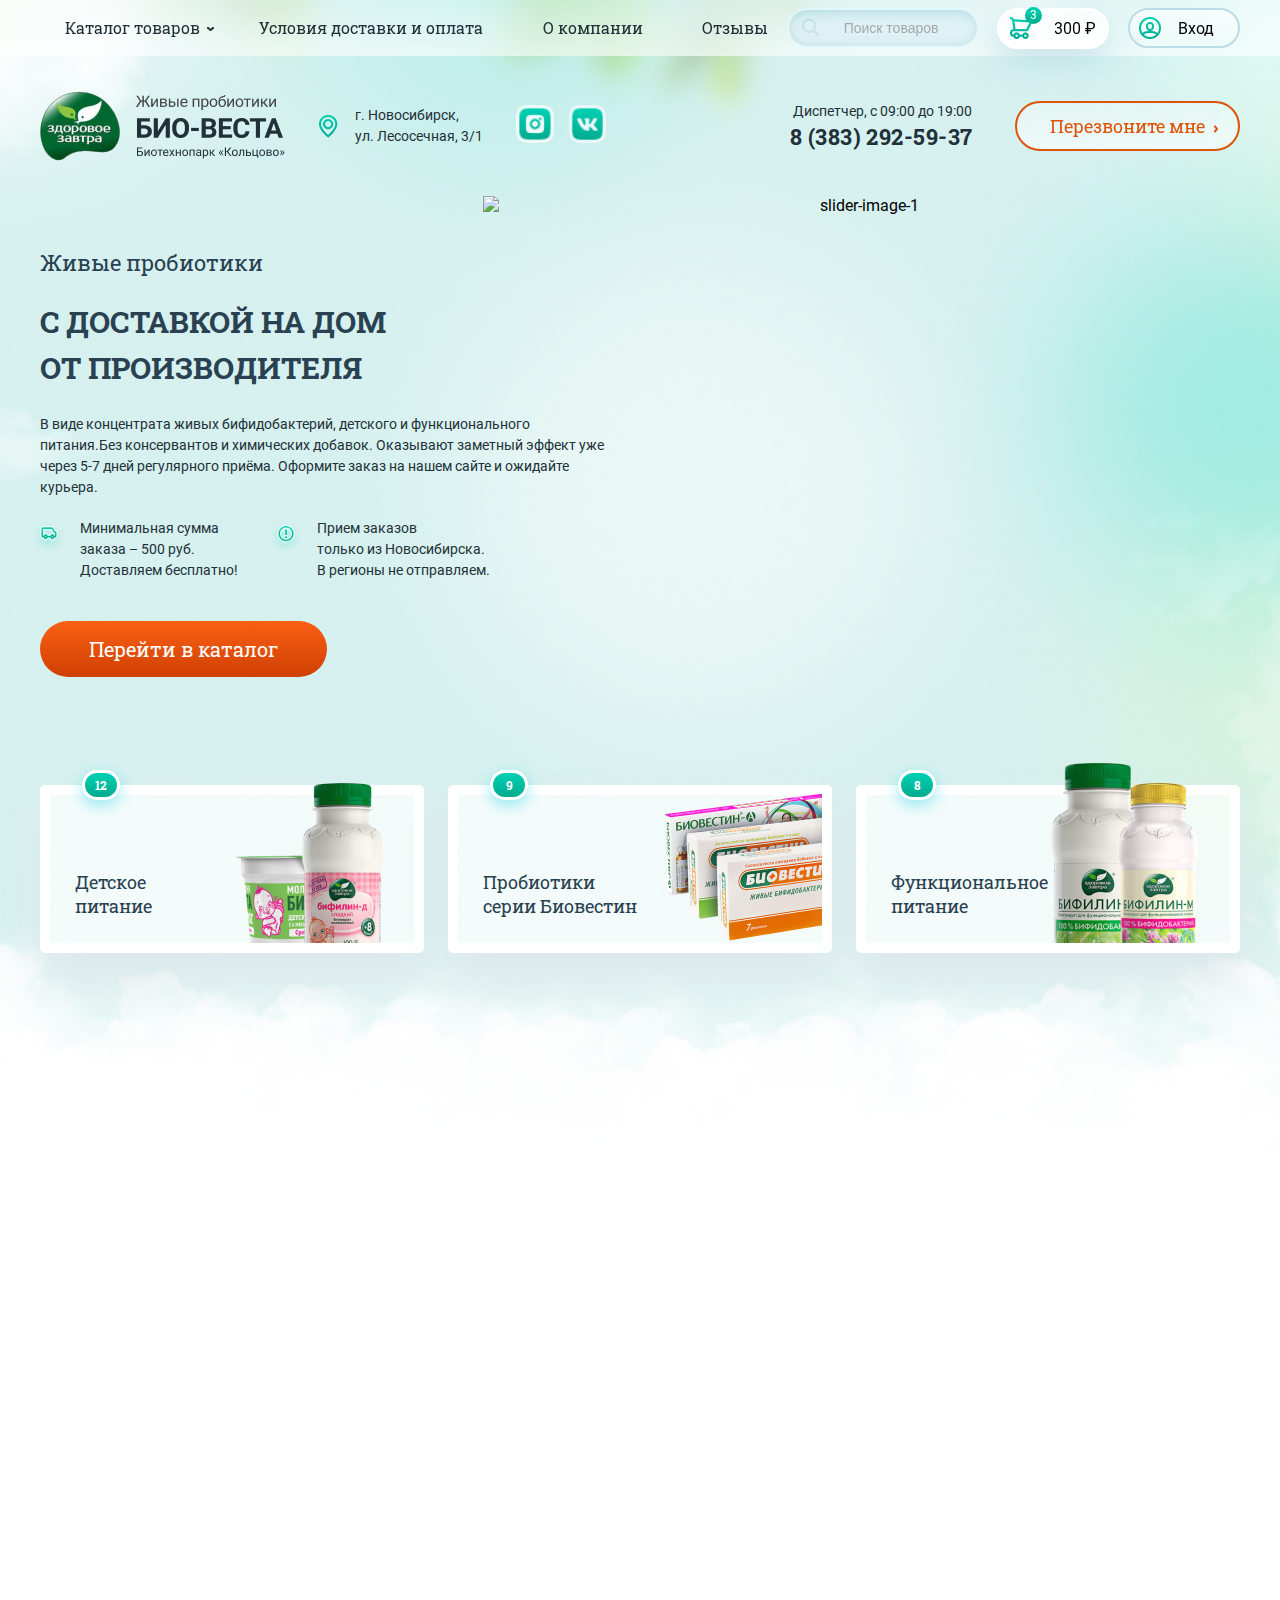
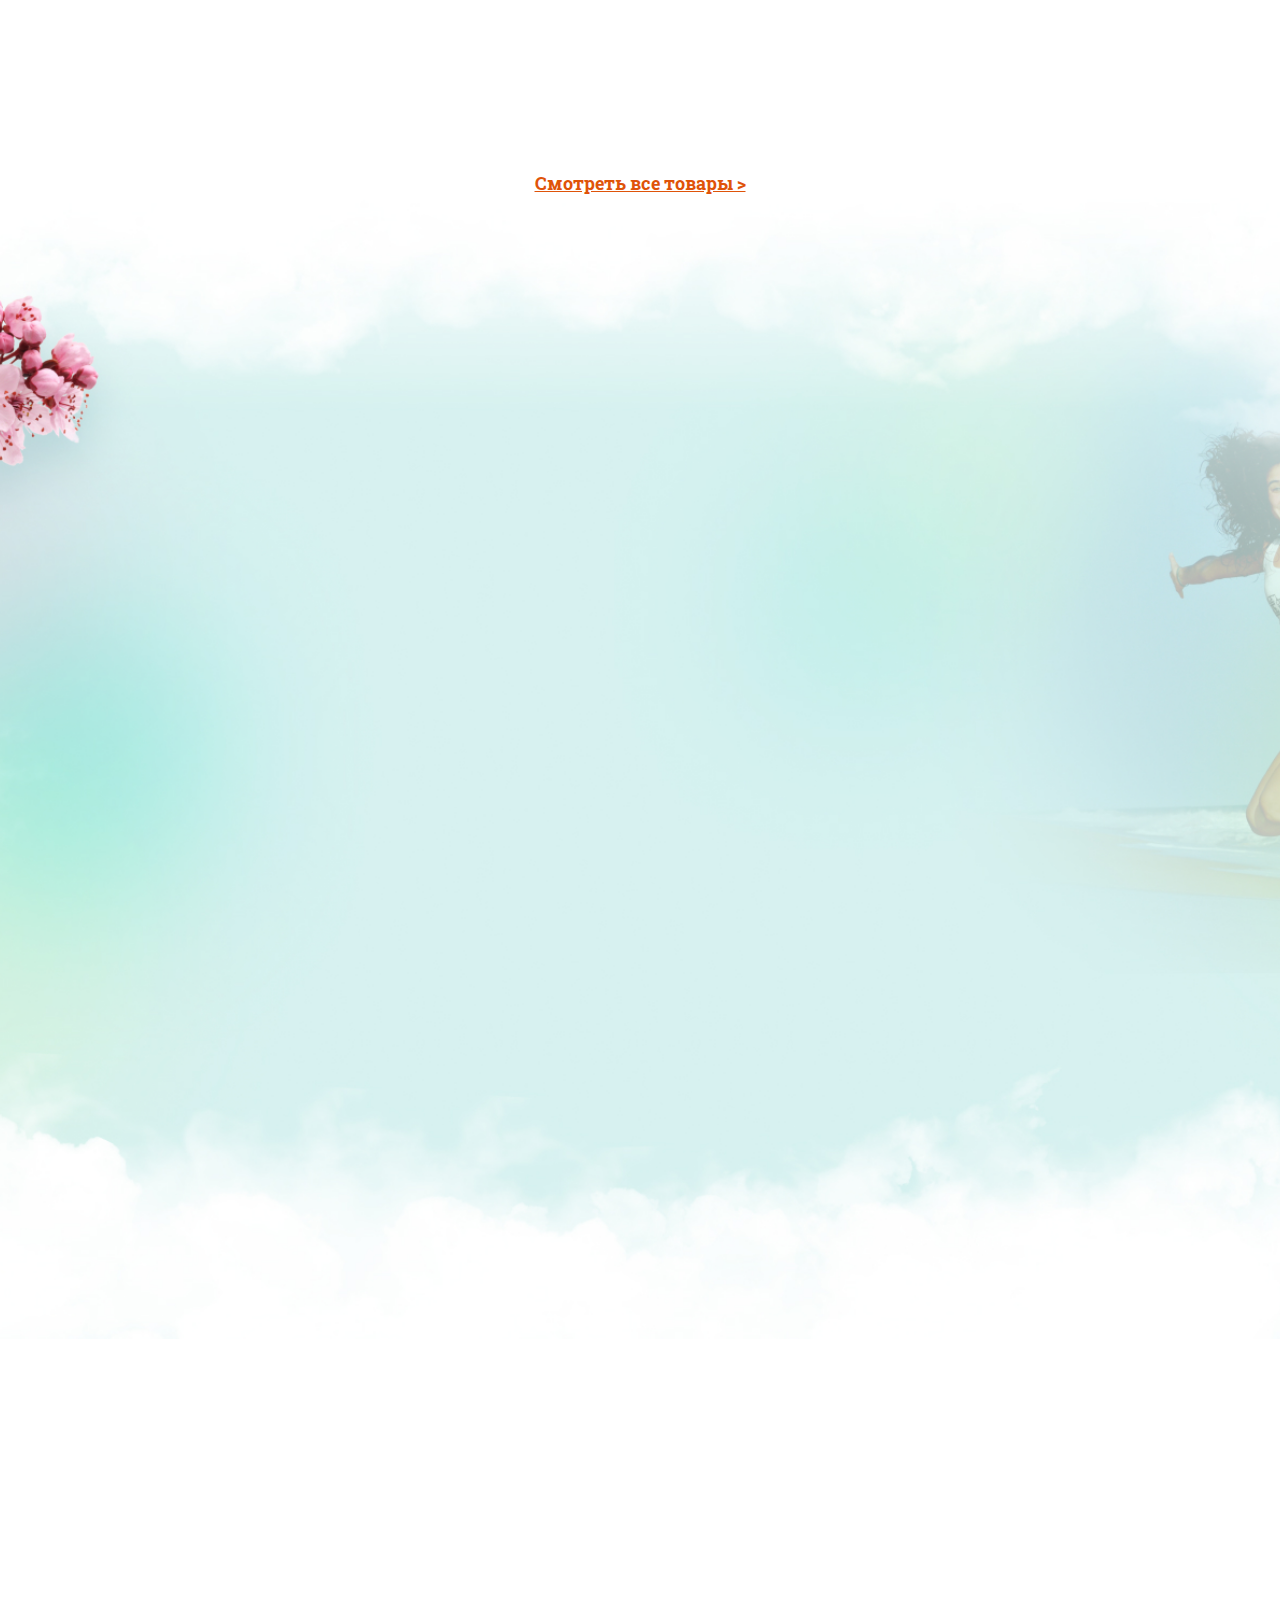
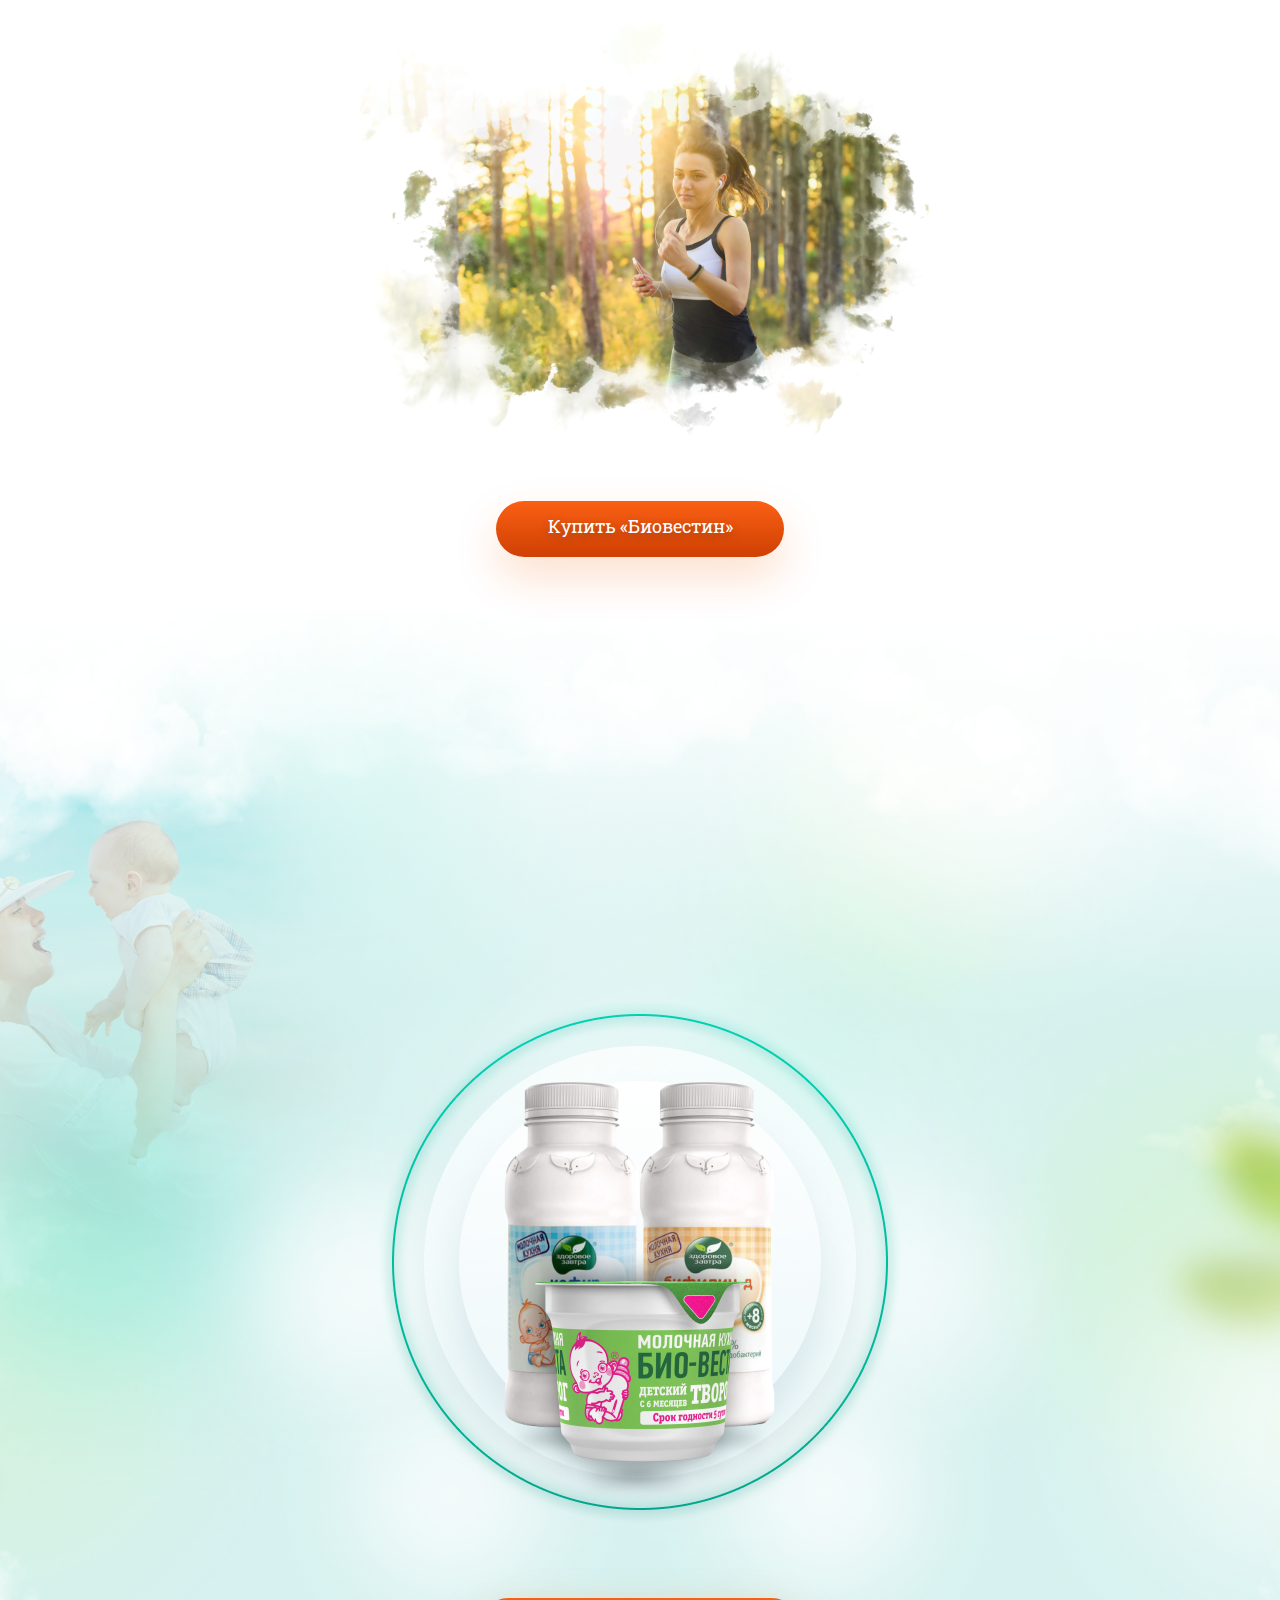
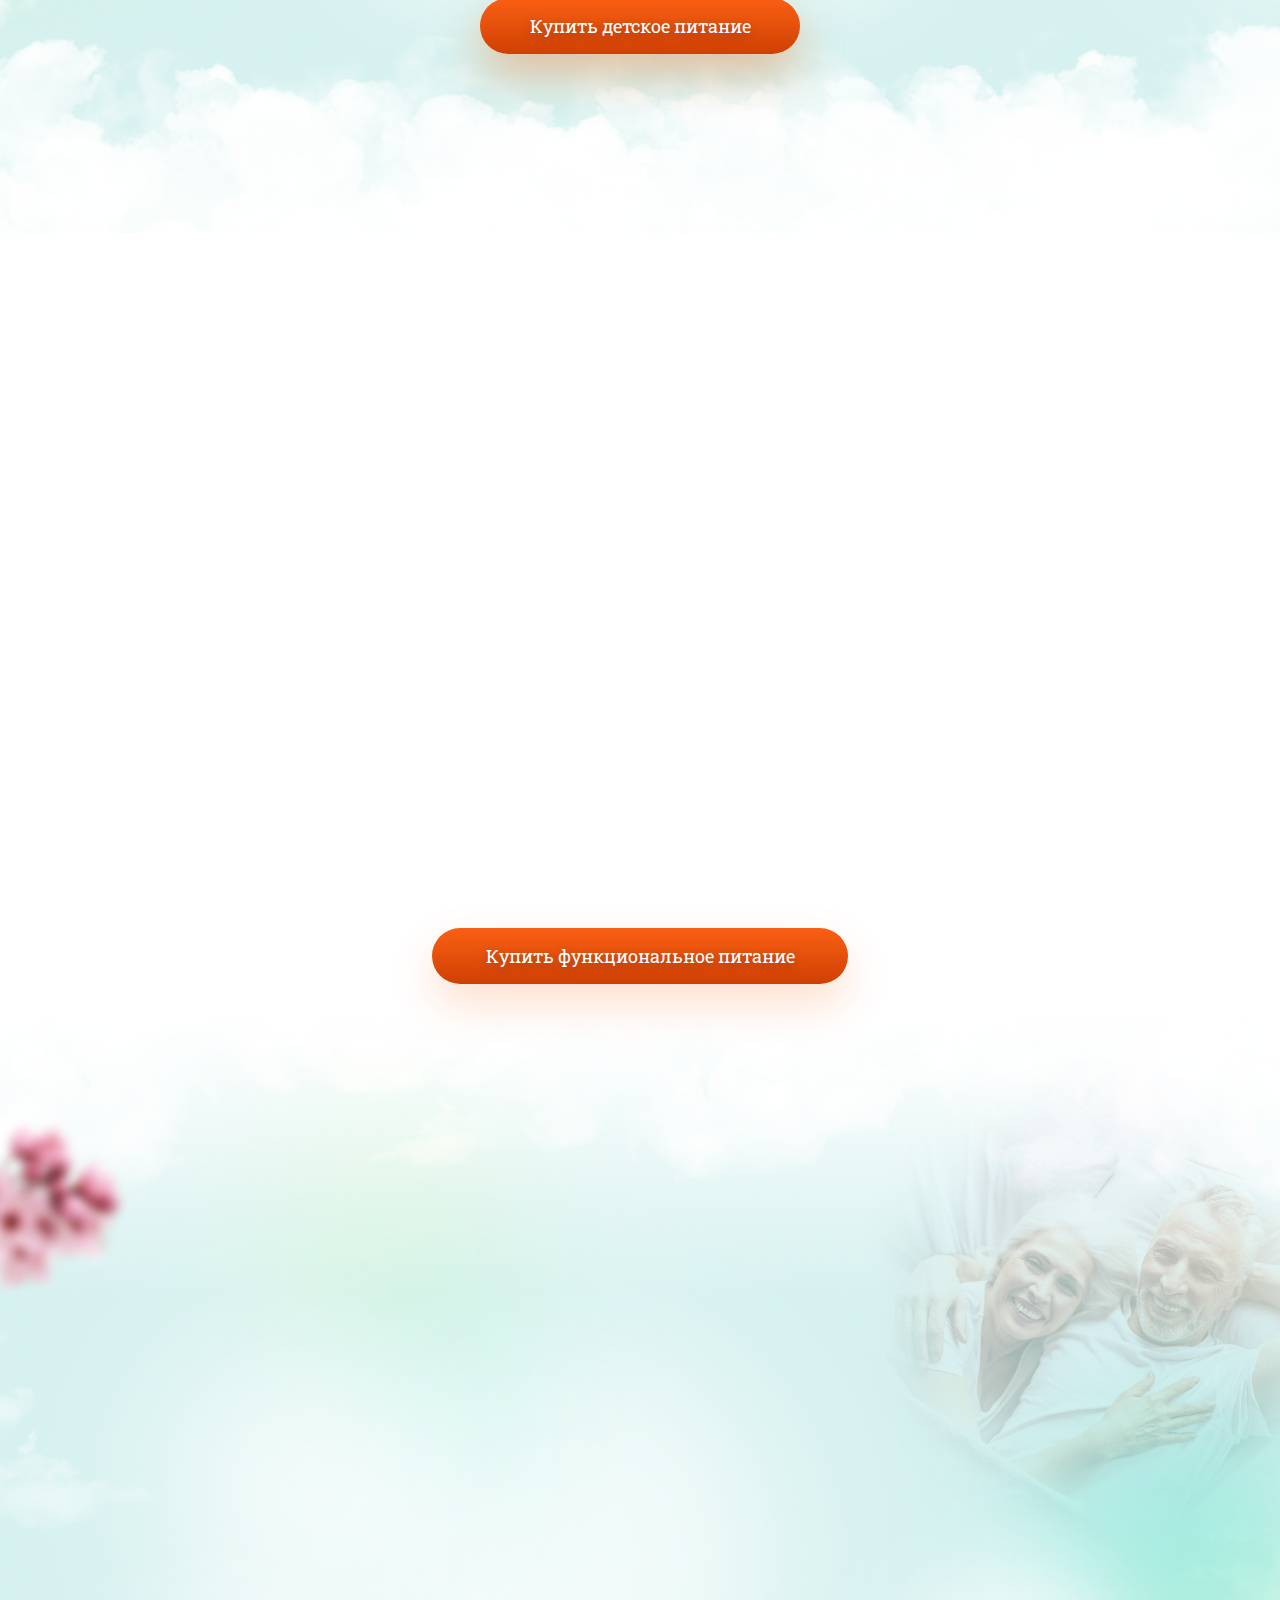
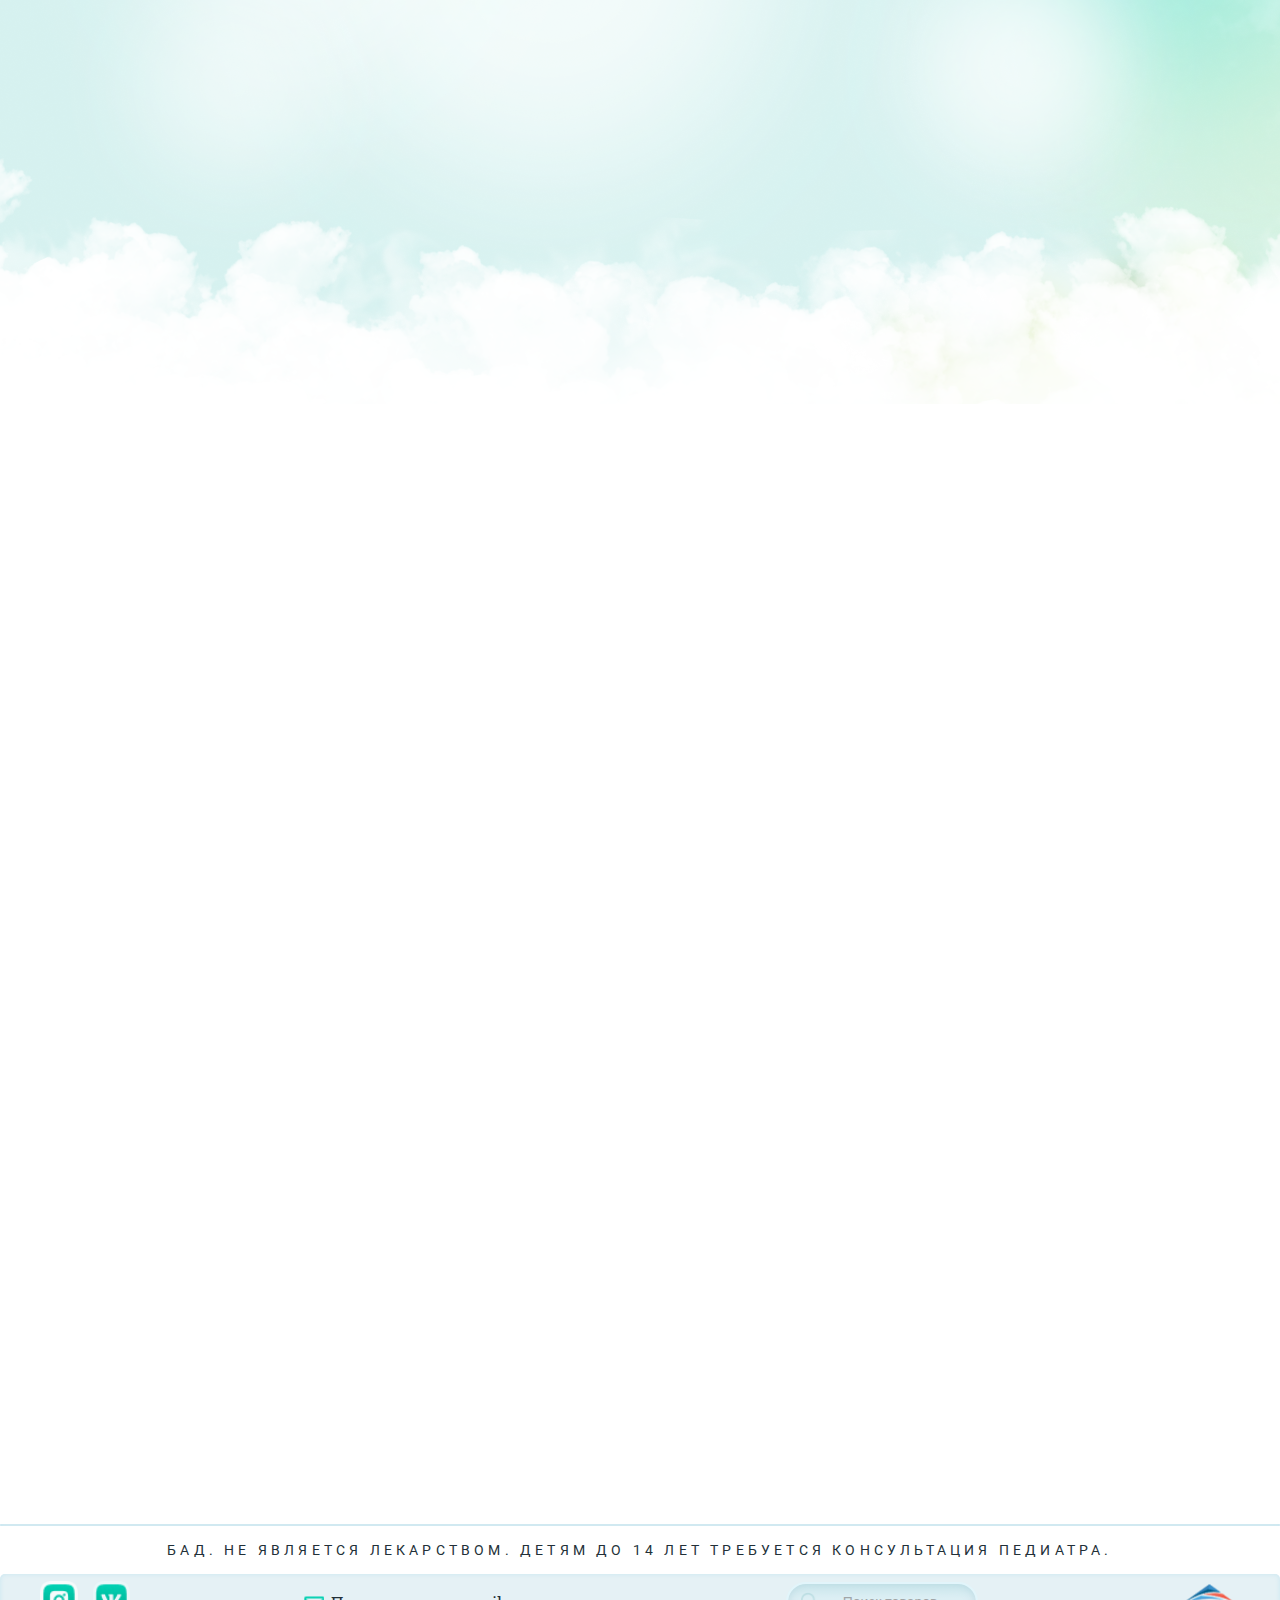
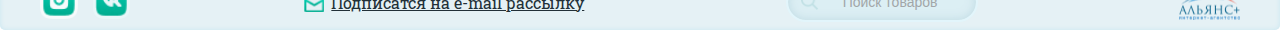
==== index.html @ f481ec4f "second commit" ====
<!DOCTYPE html>
<html lang="ru">
<head>
    <meta charset="UTF-8">
    <meta name="viewport" content="width=device-width, initial-scale=1">
    <title>Biovestin</title>
    <link rel="stylesheet" href="./css/fm.revealator.jquery.css">
    <link rel="stylesheet" href="./css/animate.css">

    <link rel="stylesheet" href="./css/slick-theme.css">
    <link rel="stylesheet" href="./css/slick.css">
    <link rel="stylesheet" href="./css/style.css">
    <link rel="stylesheet" href="./css/media.css">

    <script src="js/jquery-3.5.1.js"></script>
    <script src="js/jquery-migrate-1.2.1.min.js"></script>
    <script src="./js/fm.revealator.jquery.min.js"></script>

    
    <link rel="shortcut icon" href="./Favicons/Favicon1.png" type="image/x-icon">

</head>
<body>
    <div class="ham_twin"></div>
    <div class="hidden_menu hidden">
        <div class="menu_wrapper">
            <div class="top">
                <div class="login">
                    <img src="./Images/Header/Sign_in_icon.png" alt="sign_in_icon">
                     <p>Вход</p>   
                </div>
                <div class="basket_wrapper">
                    <div class="image">
                        <img src="./Images/Header/Cart_icon.png" alt="cart" class="cart_icon">
                        <p class="num_of_goods">3</p>
                    </div>
                </div>
            </div>
            <div class="hidden_categories">
                <a href="#">Все товары</a>
                <a href="#">Детское питание</a>
                <a href="#">Пробиотики серии Биовестин</a>
                <a href="#">Функциональное питание</a>
            </div>
            <div class="information">Информация</div>
            <div class="info_wrapper">
                <a class="info_item" href="#">Контакты</a>
                <a class="info_item" href="#">Условия доставки и оплата</a>
                <a class="info_item" href="#">О компании</a>
                <a class="info_item" href="#">Отзывы</a>
                <a class="info_item" href="#">Точки продаж</a>
            </div>
            <a class="help">Помощь покупателю</a>
            <div class="search_input">
                <img src="./Images/Header/Search_icon.png" alt="Search_icon">
                <input type="text" class="search" placeholder="Поиск товаров">
            </div>
            <div class="hidden_footer">
                <div class="social_icons">
                    <img src="./Images/Header/Instagram_white_icon.png" alt="insta">
                    <img src="./Images/Header/vk_white_icon.png" alt="vk">
                </div>
                <img src="./Images/Header/Aliance_white.png" alt="Alianse+" class="aliance">
            </div>
        </div>
    </div>
    <section class="main" id="main">
        <header>
            <div class="h_c_w">
                <!-- скрытая корзина -->
                <div class="hidden_cart">
                    <div class="bridge"></div>
                    <div class="header">
                        <div class="number">В корзине 3 товара</div>
                        <a href="#" class="order">Оформить заказ</a>
                    </div>
                    <div class="hidden_cart_item">
                        <img src="./Images/Header/hidden_cart_image.png" alt="good">
                        <div class="name">
                            Тонус питьевой «Яблоко-Груша», 200 гр
                        </div>
                        <div class="quantity">
                            <img src="./Images/Hits/minus.png" alt="minus" class='minus'>
                            <p class='itemsNumber'>1</p>
                            <img src="./Images/Hits/plus.png" alt="plus" class='plus'>
                        </div>
                        <div class="price">
                            <div class="earlier">144 ₽</div>
                            <div class="now">120 ₽</div>
                        </div>
                        <img src="./Images/Header/hidden_cart_delete.png" alt="delete" class="delete">
                    </div>
                    <hr>
                    <div class="hidden_cart_item">
                        <img src="./Images/Header/hidden_cart_image.png" alt="good">
                        <div class="name">
                            Тонус питьевой «Яблоко-Груша», 200 гр
                        </div>
                        <div class="quantity">
                            <img src="./Images/Hits/minus.png" alt="minus" class='minus'>
                            <p class='itemsNumber'>1</p>
                            <img src="./Images/Hits/plus.png" alt="plus" class='plus'>
                        </div>
                        <div class="price">
                            <div class="earlier">144 ₽</div>
                            <div class="now">120 ₽</div>
                        </div>
                        <img src="./Images/Header/hidden_cart_delete.png" alt="delete" class="delete">
                    </div>
                    <hr>
                    <div class="hidden_cart_item">
                        <img src="./Images/Header/hidden_cart_image.png" alt="good">
                        <div class="name">
                            Тонус питьевой «Яблоко-Груша», 200 гр
                        </div>
                        <div class="quantity">
                            <img src="./Images/Hits/minus.png" alt="minus" class='minus'>
                            <p class='itemsNumber'>1</p>
                            <img src="./Images/Hits/plus.png" alt="plus" class='plus'>
                        </div>
                        <div class="price">
                            <div class="earlier">144 ₽</div>
                            <div class="now">120 ₽</div>
                        </div>
                        <img src="./Images/Header/hidden_cart_delete.png" alt="delete" class="delete">
                    </div>
                    <div class="clear_cart">Очистить корзину</div>
                </div>
                <!-- конец скрытой корзины -->
            </div>
            <div class="top-menu">
                <div class="top-menu_wrapper">
                    <ul class="main-menu">
                        <li>
                          <a href="#" class="main-menu_catalog">Каталог товаров<div class="arrow_default"></div></a>
                          <ul class="sub-menu">
                            <li><a href="#" class="sub-menu_catalog">Каталог товаров<div class="arrow"></div></a></li>
                            <li><a href="#">Детское питание</a></li>
                            <li><a href="#">Пробиотики серии Биовестин</a></li>
                            <li><a href="#">Функциональное питание</a></li>
                          </ul>
                        </li>
                        <li><a href="#">Условия доставки и оплата</a></li>
                        <li><a href="#">О компании</a></li>
                        <li><a href="#">Отзывы</a></li>
                    </ul>
                    <div class="search_input">
                        <img src="./Images/Header/Search_icon.png" alt="Search_icon">
                        <input type="text" class="search" placeholder="Поиск товаров">
                    </div>
                    <div class="basket_wrapper">
                        <div class="image">
                            <img src="./Images/Header/Cart_icon.png" alt="cart" class="cart_icon">
                            <p class="num_of_goods">3</p>
                        </div>
                        <p class="sum">300 ₽</p>
                    </div>
                    <div class="login">
                        <img src="./Images/Header/Sign_in_icon.png" alt="sign_in_icon">
                         <p>Вход</p>   
                    </div>
                    

                    </div>
                </div>
            </div>
            <div class="bottom_info">
                <div class="bottom_info_wrapper">
                    <div class="logo">
                        <img src="./Images/Header/bio-vesta_logo.png" alt="logo">
                    </div>
                    <div class="city_selector">
                        <img src="./Images/Header/Location_icon.png" alt="location">
                        <p class="city">г. Новосибирск,<br> ул. Лесосечная, 3/1</p>
                    </div>
                    <div class="social_icons">
                        <a href="#"><img src="./Images/Header/Instagram_icon.png" alt="instagram"></a>
                        <a href="#"><img src="./Images/Header/VK_icon.png" alt="vkontakte"></a>
                    </div>
                    <div class="callback">
                        <div class="descr">
                            <p class="first">Диспетчер, с 09:00 до 19:00</p>
                            <p class="second">8 (383) 292-59-37</p>
                        </div>
                        <a href="#" class="callback_button">
                            Перезвоните мне
                        </a>
                    </div>
                </div>
            </div>
        </header>
        <header class="hidden">
            <div class="logo">
                <img src="./Images/Header/bio-vesta_logo.png" alt="logo">
            </div>
            <div class="basket_wrapper">
                    <img src="./Images/Header/Cart_icon.png" alt="cart" class="cart_icon">
                    <p class="num_of_goods">3</p>
            </div>
            
            <div class="burg_wrapper">
                <svg class="ham hamRotate ham7" viewBox="0 0 100 100" width="80" height="80">
                    <path
                        class="line top"
                        d="m 70,33 h -40 c 0,0 -6,1.368796 -6,8.5 0,7.131204 6,8.5013 6,8.5013 l 20,-0.0013" />
                    <path
                        class="line middle"
                        d="m 70,50 h -40" />
                    <path
                        class="line bottom"
                        d="m 69.575405,67.073826 h -40 c -5.592752,0 -6.873604,-9.348582 1.371031,-9.348582 8.244634,0 19.053564,21.797129 19.053564,12.274756 l 0,-40" />
                </svg>
            </div>
        </header>
        <div class="main_slider">
            <div class="slider_wrapper">
                <div class="slider_item active">
                    <article>
                        <header><p>Живые пробиотики</p>
                            <span>
                                c доставкой на дом<br> от производителя
                            </span>
                        </header>
                        <div class="descr">
                            В виде концентрата живых бифидобактерий, детского и функционального питания.<span>Без консервантов и химических добавок. Оказывают заметный эффект уже через 5-7 дней регулярного приёма. Оформите заказ на нашем сайте  и ожидайте курьера.</span> 
                        </div>
                        <div class="order_info">
                            <div class="minimal_sum">
                                <img src="./Images/Main/Delivery_icon.png" alt="delivery">
                                <div class="descr">Минимальная сумма<br> заказа – 500 руб.<br>  Доставляем бесплатно!</div>
                            </div>
                            <div class="region">
                                <img src="./Images/Main/Attention_icon.png" alt="region">
                                <div class="descr">Прием заказов<br> только из Новосибирска. <br>В регионы не отправляем.</div>
                            </div>
                        </div>
                        <a href="#" class="to_catalog">
                            Перейти в каталог
                        </a>
                    </article>
                    <img src="./Images/Main/main_slider.png" alt="slider-image-1" class="main_slider_image">
                    <div class="goods_cards">
                        <div class="good_card">
                            <div class="name">
                                Детское 
                                питание</div>
                            <img src="./Images/Main/card12_img1.png" alt="card12_img1" class="img1">
                            <img src="./Images/Main/card12_img2.png" alt="card12_img2" class="img2">
                            <div class="category_number">12</div>
                        </div>
                        <div class="good_card">
                            <div class="name">
                                Пробиотики 
                                серии Биовестин</div>
                            <img src="./Images/Main/card9_img1.png" alt="card12_img1" class="img1 card9_img1">
                            <div class="category_number">9</div>
                        </div>
                        <div class="good_card">
                            <div class="name">
                                Функциональное 
                                питание</div>
                            <img src="./Images/Main/card8_img1.png" alt="card8_img1" class="img1 card8_img1">
                            <img src="./Images/Main/card8_img2.png" alt="card8_img1" class="img2 card8_img2">
                            <div class="category_number">8</div>
                        </div>
                    </div>
                </div>
                <div class="slider_item">
                    <article>
                        <header><p>Живые пробиотики</p>
                            <span>
                                c доставкой на дом<br> от производителя
                            </span>
                        </header>
                        <div class="descr">
                            В виде концентрата живых бифидобактерий, детского и функционального питания. Без консервантов и химических добавок. Оказывают заметный эффект уже через 5-7 дней регулярного приёма. Оформите заказ на нашем сайте  и ожидайте курьера.
                        </div>
                        <div class="order_info">
                            <div class="minimal_sum">
                                <img src="./Images/Main/Delivery_icon.png" alt="delivery">
                                <div class="descr">Минимальная сумма<br> заказа – 500 руб.<br>  Доставляем бесплатно!</div>
                            </div>
                            <div class="region">
                                <img src="./Images/Main/Attention_icon.png" alt="region">
                                <div class="descr">Прием заказов<br> только из Новосибирска. <br>В регионы не отправляем.</div>
                            </div>
                        </div>
                        <a href="#" class="to_catalog">
                            Перейти в каталог
                        </a>
                    </article>
                    <img src="./Images/Main/main_slider2.png" alt="slider-image-1" class="main_slider_image">
                    <div class="goods_cards">
                        <div class="good_card">
                            <div class="name">
                                Детское 
                                питание</div>
                            <img src="./Images/Main/card12_img1.png" alt="card12_img1" class="img1">
                            <img src="./Images/Main/card12_img2.png" alt="card12_img2" class="img2">
                            <div class="category_number">12</div>
                        </div>
                        <div class="good_card">
                            <div class="name">
                                Пробиотики 
                                серии Биовестин</div>
                            <img src="./Images/Main/card9_img1.png" alt="card12_img1" class="img1 card9_img1">
                            <div class="category_number">9</div>
                        </div>
                        <div class="good_card">
                            <div class="name">
                                Функциональное 
                                питание</div>
                            <img src="./Images/Main/card8_img1.png" alt="card8_img1" class="img1 card8_img1">
                            <img src="./Images/Main/card8_img2.png" alt="card8_img1" class="img2 card8_img2">
                            <div class="category_number">8</div>
                        </div>
                       
                    </div>
                </div>
                <div class="slider_item">
                    <article>
                        <header><p>Живые пробиотики</p>
                            <span>
                                c доставкой на дом<br> от производителя
                            </span>
                        </header>
                        <div class="descr">
                            В виде концентрата живых бифидобактерий, детского и функционального питания. Без консервантов и химических добавок. Оказывают заметный эффект уже через 5-7 дней регулярного приёма. Оформите заказ на нашем сайте  и ожидайте курьера.
                        </div>
                        <div class="order_info">
                            <div class="minimal_sum">
                                <img src="./Images/Main/Delivery_icon.png" alt="delivery">
                                <div class="descr">Минимальная сумма<br> заказа – 500 руб.<br>  Доставляем бесплатно!</div>
                            </div>
                            <div class="region">
                                <img src="./Images/Main/Attention_icon.png" alt="region">
                                <div class="descr">Прием заказов<br> только из Новосибирска. <br>В регионы не отправляем.</div>
                            </div>
                        </div>
                        <a href="#" class="to_catalog">
                            Перейти в каталог
                        </a>
                    </article>
                    <img src="./Images/Main/main_slider3.png" alt="slider-image-1" class="main_slider_image">
                    <div class="goods_cards">
                        <div class="good_card">
                            <div class="name">
                                Детское 
                                питание</div>
                            <img src="./Images/Main/card12_img1.png" alt="card12_img1" class="img1">
                            <img src="./Images/Main/card12_img2.png" alt="card12_img2" class="img2">
                            <div class="category_number">12</div>
                        </div>
                        <div class="good_card">
                            <div class="name">
                                Пробиотики 
                                серии Биовестин</div>
                            <img src="./Images/Main/card9_img1.png" alt="card12_img1" class="img1 card9_img1">
                            <div class="category_number">9</div>
                        </div>
                        <div class="good_card">
                            <div class="name">
                                Функциональное 
                                питание</div>
                            <img src="./Images/Main/card8_img1.png" alt="card8_img1" class="img1 card8_img1">
                            <img src="./Images/Main/card8_img2.png" alt="card8_img1" class="img2 card8_img2">
                            <div class="category_number">8</div>
                        </div>
                    </div>
                </div>
            </div>

            
        </div>
    </section>
    <section class="hits" id="hits">
        <div class="wrapper">
            <div class="header revealator-fade revealator-once">Хиты продаж</div>
            <div class="hits_slider revealator-fade revealator-duration10 revealator-once">
                <div class="hits_slider_wrapper">
                        <div class="hits_slider_item">
                            <div class="hit">Хит</div>
                            <img class="card_image" src="./Images/Hits/slider_img_1.png" alt="1image">
                            <p class="name">Биовестин, 12 мл,</p>
                            <p class="descr">28 шт в упаковке</p>
                            <p class="price">2500 ₽</p>
                            <div class="bottom">
                                <div class="quantity">
                                    <img src="./Images/Hits/minus.png" alt="minus" class='minus'>
                                    <p class='itemsNumber'>1</p>
                                    <img src="./Images/Hits/plus.png" alt="plus" class='plus'>
                                </div>
                                <a href="#" class="toBasket">
                                    <img src="./Images/Hits/Cart_button_icon.png" alt="cart">
                                    <p>В корзину</p> 
                                </a>
                            </div>
                    
                         </div>

                    <div class="hits_slider_item">
                        <div class="hit">Хит</div>
                        <img class="card_image" src="./Images/Hits/slider_img_2.png" alt="1image">
                        <p class="name">Биовестин-Лакто,</p>
                        <p class="descr">12 мл, 7 шт в упаковке</p>
                        <p class="price">300 ₽</p>
                        <div class="bottom">
                            <div class="quantity">
                                <img src="./Images/Hits/minus.png" alt="minus" class='minus'>
                                <p class='itemsNumber'>1</p>
                                <img src="./Images/Hits/plus.png" alt="plus" class='plus'>
                            </div>
                            <a href="#" class="toBasket">
                                <img src="./Images/Hits/Cart_button_icon.png" alt="cart">
                                <p>В корзину</p> 
                            </a>
                        </div>
                    </div>
                    <div class="hits_slider_item">
                        <div class="hit">Хит</div>
                        <img class="card_image" src="./Images/Hits/slider_img_3.png" alt="1image">
                        <p class="name">Бифилин-М</p>
                        <p class="descr">без добавок, 200 гр.</p>
                        <p class="price">70 ₽</p>
                        <div class="bottom">
                            <div class="quantity">
                                <img src="./Images/Hits/minus.png" alt="minus" class='minus'>
                                <p class='itemsNumber'>1</p>
                                <img src="./Images/Hits/plus.png" alt="plus" class='plus'>
                            </div>
                            <a href="#" class="toBasket">
                                <img src="./Images/Hits/Cart_button_icon.png" alt="cart">
                                <p>В корзину</p> 
                            </a>
                        </div>
                    </div>
                    <div class="hits_slider_item">
                        <div class="hit">Хит</div>
                        <img class="card_image" src="./Images/Hits/slider_img_4.png" alt="1image">
                        <p class="name">Бифилин-М</p>
                        <p class="descr">сладкий, 200 гр</p>
                        <p class="price">70 ₽</p>
                        <div class="bottom">
                            <div class="quantity">
                                <img src="./Images/Hits/minus.png" alt="minus" class='minus'>
                                <p class='itemsNumber'>1</p>
                                <img src="./Images/Hits/plus.png" alt="plus" class='plus'>
                            </div>
                            <a href="#" class="toBasket">
                                <img src="./Images/Hits/Cart_button_icon.png" alt="cart">
                                <p>В корзину</p> 
                            </a>
                        </div>
                    </div>
                    <div class="hits_slider_item">
                        <div class="hit">Хит</div>
                        <img class="card_image" src="./Images/Hits/slider_img_1.png" alt="1image">
                        <p class="name">Биовестин, 12 мл,</p>
                        <p class="descr">28 шт в упаковке</p>
                        <p class="price">2500 ₽</p>
                        <div class="bottom">
                            <div class="quantity">
                                <img src="./Images/Hits/minus.png" alt="minus" class='minus'>
                                <p class='itemsNumber'>1</p>
                                <img src="./Images/Hits/plus.png" alt="plus" class='plus'>
                            </div>
                            <a href="#" class="toBasket">
                                <img src="./Images/Hits/Cart_button_icon.png" alt="cart">
                                <p>В корзину</p> 
                            </a>
                        </div>
                    </div>
                    <div class="hits_slider_item">
                        <div class="hit">Хит</div>
                        <img class="card_image" src="./Images/Hits/slider_img_2.png" alt="1image">
                        <p class="name">Биовестин-Лакто,</p>
                        <p class="descr">12 мл, 7 шт в упаковке</p>
                        <p class="price">300 ₽</p>
                        <div class="bottom">
                            <div class="quantity">
                                <img src="./Images/Hits/minus.png" alt="minus" class='minus'>
                                <p class='itemsNumber'>1</p>
                                <img src="./Images/Hits/plus.png" alt="plus" class='plus'>
                            </div>
                            <a href="#" class="toBasket">
                                <img src="./Images/Hits/Cart_button_icon.png" alt="cart">
                                <p>В корзину</p> 
                            </a>
                        </div>
                    </div>
                    <div class="hits_slider_item">
                        <div class="hit">Хит</div>
                        <img class="card_image" src="./Images/Hits/slider_img_3.png" alt="1image">
                        <p class="name">Бифилин-М</p>
                        <p class="descr">без добавок, 200 гр.</p>
                        <p class="price">70 ₽</p>
                        <div class="bottom">
                            <div class="quantity">
                                <img src="./Images/Hits/minus.png" alt="minus" class='minus'>
                                <p class='itemsNumber'>1</p>
                                <img src="./Images/Hits/plus.png" alt="plus" class='plus'>
                            </div>
                            <a href="#" class="toBasket">
                                <img src="./Images/Hits/Cart_button_icon.png" alt="cart">
                                <p>В корзину</p> 
                            </a>
                        </div>
                    </div>
                    <div class="hits_slider_item">
                        <div class="hit">Хит</div>
                        <img class="card_image" src="./Images/Hits/slider_img_4.png" alt="1image">
                        <p class="name">Бифилин-М</p>
                        <p class="descr">сладкий, 200 гр</p>
                        <p class="price">70 ₽</p>
                        <div class="bottom">
                            <div class="quantity">
                                <img src="./Images/Hits/minus.png" alt="minus" class='minus'>
                                <p class='itemsNumber'>1</p>
                                <img src="./Images/Hits/plus.png" alt="plus" class='plus'>
                            </div>
                            <a href="#" class="toBasket">
                                <img src="./Images/Hits/Cart_button_icon.png" alt="cart">
                                <p>В корзину</p> 
                            </a>
                        </div>
                    </div>
                </div>
            </div>
            <a href="#" class="look_more">Смотреть все товары ></a>
        </div>

    </section>
    <section class="regular_intake">
        <div class="wrapper">
            <div class="pre_header">Что дает</div>
            <div class="header_small">регулярный приём<br> наших продуктов?</div>
            <div class="header revealator-zoomin revealator-once revealator-duration10">
                Регулярный прием 
                наших продуктов дает
            </div>
            <p class="descr revealator-fade revealator-once revealator-duration10">
                Быстрое увеличение числа бифидобактерий в кишечнике
                 способствует укреплению иммунитета и улучшению общего самочувствия
            </p>
            <div class="plusses revealator-slidedown revealator-once revealator-duration10">
                <div class="plusses_item">
                    <div class="img first">
                        <!-- <img src="./Images/regular_intake/plusses1_icon.svg" alt="plus1"> -->
                    </div>
                    <p>Укрепляет общий
                         иммунитет</p>
                </div>
                <div class="plusses_item">
                    <div class="img second">
                        <!-- <img src="./Images/regular_intake/plusses1_icon.svg" alt="plus1"> -->
                    </div>
                    <p>Улучшает 
                        пищеварение</p>
                </div>
                <div class="plusses_item">
                    <div class="img third">
        
                    </div>
                    <p>Облегчает работу
                         печени</p>
                </div>
                <div class="plusses_item">
                    <div class="img fourth"></div>
                    <p>Улучшает 
                        состояние кожи</p>
                    </div>
                <div class="plusses_item">
                    <div class="img fifth"></div>
                    <p>Помогает 
                        выводить токсины</p>
                </div>
                <div class="plusses_item">
                    <div class="img sixth"></div>
                    <p>Устраняет
                         причину аллергии</p>
                </div>
            </div>
            <div class="plusses_hidden revealator-slidedown revealator-once revealator-duration10">
                <div class="plusses_item">
                    <div class="img first"></div>
                    <p>Укрепляет общий
                         иммунитет</p>
                </div>
                <div class="plusses_item">
                    <div class="img second"></div>
                    <p>Улучшает 
                        пищеварение</p>
                </div>
                <div class="plusses_item">
                    <div class="img third"></div>
                    <p>Облегчает работу
                         печени</p>
                </div>
                <div class="plusses_item">
                    <div class="img fourth"></div>
                    <p>Улучшает 
                        состояние кожи</p>
                </div>
                <div class="plusses_item">
                    <div class="img fifth"></div>
                    <p>Помогает 
                        выводить токсины</p>
                </div>
                <div class="plusses_item">
                    <div class="img sixth"></div>
                    <p>Устраняет
                         причину аллергии</p>
                </div>
            </div>
            <a href="#" class="to_catalog revealator-slidedown revealator-once revealator-duration10">
                Перейти в каталог
            </a>
        </div>
    </section>
    <section class="for" id="for">
        <div class="wrapper">
            <div class="header revealator-slideup revealator-once revealator-duration10">«Биовестин» нужен тем,  кто</div>
            <div class="for_tabs">
                <div class="tab active revealator-fade revealator-once revealator-duration3">Ведёт здоровый образ жизни</div>
                <div class="tab revealator-fade revealator-once revealator-duration5">Готовится стать мамой</div>
                <div class="tab revealator-fade revealator-once revealator-duration7">Заботится о своих детях</div>
                <div class="tab revealator-fade revealator-once revealator-duration9">Принимает антибиотики</div>
                <div class="tab revealator-fade revealator-once revealator-duration11">Проходит химио- или лучевую терапию</div>
            </div>
            <select class="for_tabs_hidden">
                <option class="tab active revealator-fade revealator-once revealator-duration3">Ведёт здоровый образ жизни</option>
                <option class="tab revealator-fade revealator-once revealator-duration5">Готовится стать мамой</option>
                <option class="tab revealator-fade revealator-once revealator-duration7">Заботится о своих детях</option>
                <option class="tab revealator-fade revealator-once revealator-duration9">Принимает антибиотики</option>
                <option class="tab revealator-fade revealator-once revealator-duration11">Проходит химио- или лучевую терапию</option>
            </select>
            <div class="tab_content">
                <div class="tab_content_item active">
                    <img class="big" src="./Images/for/tabs1.png" alt="tab1">
                    <div class="feature left first revealator-fade revealator-once revealator-duration5">
                        <p class="descr">Укрепляет иммунитет1</p>
                        <img src="./Images/for/number1.png" alt="Num1" class="number">
                    </div>
                    <div class="feature left second revealator-fade revealator-once revealator-duration10">
                        <p class="descr">Устраняет 
                            последствия стресса1</p>
                        <img src="./Images/for/number2.png" alt="Num2" class="number">
                    </div>
                    <div class="feature left third revealator-fade revealator-once revealator-duration15">
                        <p class="descr">Нормализует 
                            гормональный фон1</p>
                        <img src="./Images/for/number3.png" alt="Num3" class="number">
                    </div>
                    <div class="feature right fourth revealator-fade revealator-once revealator-duration5">
                        <p class="descr">Даёт 
                            заряд бодрости1</p>
                        <img src="./Images/for/number4.png" alt="Num4" class="number">
                    </div>
                    <div class="feature right fifth revealator-fade revealator-once revealator-duration10">
                        <p class="descr">Предотвращает 
                            появление аллергии</p>
                        <img src="./Images/for/number5.png" alt="Num5" class="number">
                    </div>
                    <div class="feature right sixth revealator-fade revealator-once revealator-duration15">
                        <p class="descr">Помогает 
                            выводить токсины</p>
                        <img src="./Images/for/number6.png" alt="Num6" class="number">
                    </div>

                </div>
                <div class="tab_content_item">
                    <img class="big" src="./Images/for/tabs2.png" alt="tab1">
                    <div class="feature left first">
                        <p class="descr">Укрепляет иммунитет2</p>
                        <img src="./Images/for/number1.png" alt="Num1" class="number">
                    </div>
                    <div class="feature left second">
                        <p class="descr">Устраняет 
                            последствия стресса2</p>
                        <img src="./Images/for/number2.png" alt="Num2" class="number">
                    </div>
                    <div class="feature left third">
                        <p class="descr">Нормализует 
                            гормональный фон2</p>
                        <img src="./Images/for/number3.png" alt="Num3" class="number">
                    </div>
                    <div class="feature right fourth">
                        <p class="descr">Даёт 
                            заряд бодрости</p>
                        <img src="./Images/for/number4.png" alt="Num4" class="number">
                    </div>
                    <div class="feature right fifth">
                        <p class="descr">Предотвращает 
                            появление аллергии</p>
                        <img src="./Images/for/number5.png" alt="Num5" class="number">
                    </div>
                    <div class="feature right sixth">
                        <p class="descr">Помогает 
                            выводить токсины</p>
                        <img src="./Images/for/number6.png" alt="Num6" class="number">
                    </div>

                </div>
                <div class="tab_content_item">
                    <img class="big" src="./Images/for/tabs3.png" alt="tab1">
                    <div class="feature left first">
                        <p class="descr">Укрепляет иммунитет3</p>
                        <img src="./Images/for/number1.png" alt="Num1" class="number">
                    </div>
                    <div class="feature left second">
                        <p class="descr">Устраняет 
                            последствия стресса3</p>
                        <img src="./Images/for/number2.png" alt="Num2" class="number">
                    </div>
                    <div class="feature left third">
                        <p class="descr">Нормализует 
                            гормональный фон3</p>
                        <img src="./Images/for/number3.png" alt="Num3" class="number">
                    </div>
                    <div class="feature right fourth">
                        <p class="descr">Даёт 
                            заряд бодрости</p>
                        <img src="./Images/for/number4.png" alt="Num4" class="number">
                    </div>
                    <div class="feature right fifth">
                        <p class="descr">Предотвращает 
                            появление аллергии</p>
                        <img src="./Images/for/number5.png" alt="Num5" class="number">
                    </div>
                    <div class="feature right sixth">
                        <p class="descr">Помогает 
                            выводить токсины</p>
                        <img src="./Images/for/number6.png" alt="Num6" class="number">
                    </div>

                </div>
                <div class="tab_content_item">
                    <img class="big" src="./Images/for/tabs4.png" alt="tab4">
                    <div class="feature left first">
                        <p class="descr">Укрепляет иммунитет4</p>
                        <img src="./Images/for/number1.png" alt="Num1" class="number">
                    </div>
                    <div class="feature left second">
                        <p class="descr">Устраняет 
                            последствия стресса4</p>
                        <img src="./Images/for/number2.png" alt="Num2" class="number">
                    </div>
                    <div class="feature left third">
                        <p class="descr">Нормализует 
                            гормональный фон4</p>
                        <img src="./Images/for/number3.png" alt="Num3" class="number">
                    </div>
                    <div class="feature right fourth">
                        <p class="descr">Даёт 
                            заряд бодрости</p>
                        <img src="./Images/for/number4.png" alt="Num4" class="number">
                    </div>
                    <div class="feature right fifth">
                        <p class="descr">Предотвращает 
                            появление аллергии</p>
                        <img src="./Images/for/number5.png" alt="Num5" class="number">
                    </div>
                    <div class="feature right sixth">
                        <p class="descr">Помогает 
                            выводить токсины</p>
                        <img src="./Images/for/number6.png" alt="Num6" class="number">
                    </div>

                </div>
                <div class="tab_content_item">
                    <img class="big" src="./Images/for/tabs5.png" alt="tab4">
                    <div class="feature left first">
                        <p class="descr">Укрепляет иммунитет5</p>
                        <img src="./Images/for/number1.png" alt="Num1" class="number">
                    </div>
                    <div class="feature left second">
                        <p class="descr">Устраняет 
                            последствия стресса5</p>
                        <img src="./Images/for/number2.png" alt="Num2" class="number">
                    </div>
                    <div class="feature left third">
                        <p class="descr">Нормализует 
                            гормональный фон5</p>
                        <img src="./Images/for/number3.png" alt="Num3" class="number">
                    </div>
                    <div class="feature right fourth">
                        <p class="descr">Даёт 
                            заряд бодрости5</p>
                        <img src="./Images/for/number4.png" alt="Num4" class="number">
                    </div>
                    <div class="feature right fifth">
                        <p class="descr">Предотвращает 
                            появление аллергии</p>
                        <img src="./Images/for/number5.png" alt="Num5" class="number">
                    </div>
                    <div class="feature right sixth">
                        <p class="descr">Помогает 
                            выводить токсины</p>
                        <img src="./Images/for/number6.png" alt="Num6" class="number">
                    </div>

                </div>
            </div>
            <a href="#" class="buy_biovestin">Купить «Биовестин»</a>
        </div>
        
    </section>
    <section class="milk" id="milk">
        <div class="wrapper">
            <div class="header">
                <p class="revealator-fade revealator-once revealator-duration15">Детское питание</p>  
                <p class="second revealator-fade revealator-once revealator-duration15">Молочная кухня «Био-Весты»</p>
            </div>
            <div class="descr revealator-fade revealator-once revealator-duration15">Это полезные и вкусные продукты с бифидобактериями для здоровья малышей, начиная с 6–8 месяцев.</div>
            <div class="container">
                <img src="./Images/Milk/main_pic.png" alt="milk">
                <div class="item first left revealator-fade revealator-once revealator-duration5">
                    <div class="text">Строгий контроль качества
                     на всех этапах </div>
                     <img src="./Images/Milk/control.png" alt="control">
                </div>
                <div class="item second left revealator-fade revealator-once revealator-duration10">
                    <div class="text">В составе живые
                         бифидобактерии </div>
                     <img src="./Images/Milk/bacteria.png" alt="bacteria">
                </div>
                <div class="item third left revealator-fade revealator-once revealator-duration15">
                    <div class="text">Срок хранения
                         до 5 суток </div>
                     <img src="./Images/Milk/period.png" alt="period">
                </div>
                <div class="item fourth right revealator-fade revealator-once revealator-duration5">
                    <div class="text">Только из натурального 
                        молока </div>
                     <img src="./Images/Milk/Natural_milk.png" alt="natural_milk">
                </div>
                <div class="item fifth right revealator-fade revealator-once revealator-duration10">
                    <div class="text">Закваски на настоящих 
                        кефирных грибках </div>
                     <img src="./Images/Milk/realFungs.png" alt="realFungs">
                </div>
                <div class="item sixth right revealator-fade revealator-once revealator-duration15">
                    <div class="text">Без консервантов 
                        и красителей</div>
                     <img src="./Images/Milk/No_conservants.png" alt="realFungs">
                </div>

            </div>
            <a href="#" class="buy_baby_food">Купить детское питание</a>
        </div>
    </section>
    <section class="functional_nutrition">
        <div class="wrapper">
            <header class="revealator-fade revealator-once revealator-duration10">Функциональное питание на каждый день</header>
            <div class="descr revealator-fade revealator-once revealator-duration10">Продукты, которые помогают ежедневно оставаться в прекрасном 
                настроении, поддерживают здоровье и иммунитет</div>
            <div class="container descr revealator-slidedown revealator-once revealator-duration10">
                <img class="big" src="./Images/functional_nutrition/Functional nutrition.png" alt="functional_nutrition">
                <div class="items_wrapper">
                    <div class="item">
                        <div class="img first"></div>
                        <div class="descr">Восстанавливает
                             правильную 
                             работу кишечника</div>
                    </div>
                    <div class="item second">
                        <img src="./Images/functional_nutrition/Stress.png" alt="stress">
                        <div class="descr">Помогает справляться 
                            со стрессом</div>
                    </div>
                    <div class="item third">
                        <img src="./Images/functional_nutrition/Immunity.png" alt="immunity">
                        <div class="descr">Укрепляет 
                            иммунитет</div>
                    </div>
                    <div class="item fourth">
                        <img src="./Images/functional_nutrition/Toxins.png" alt="toxins">
                        <div class="descr">Обезвреживает токсины 
                            и защищает печень</div>
                    </div>
                </div>
            </div>
            <a href="#" class="buy_functional_nutrition descr">Купить функциональное питание</a>
        </div>
    </section>
    <section class="feedback">
        <div class="wrapper">
            <header>
                <p class="descr revealator-fade revealator-once revealator-duration10">Отзывы </p> 
                <p class="second descr revealator-fade revealator-once revealator-duration10">наших покупателей</p>
            </header>
            <div class="container descr revealator-zoomin revealator-once revealator-duration10">
                <div class="feedback_slider_wrapper">
                    <div class="slider_item">
                        <div class="top">
                            <img src="./Images/feedback/man_icon.png" alt="man_icon">
                            <div class="name">Алексей Давлатов</div>
                        </div>
                        <img src="./Images/feedback/Divider.png" alt="divider" class="divider">
                        <div class="text">
                            Все началось с того, что у моей дочи в 9,5
                             месяцев случилось расстройство желудка, да
                              такое…. казалось конца этому не будет. Диарея
                               была страшенная. В течении двух недель поила
                                ее Бифидумбактерином, Йогулактом, но
                                 результата не было. Ножки ребенка за это
                                  время покрылись корочками. Наша тетенька
                                   врач ничего умнее придумать не смогла как
                                    назвать «Линекс» (старперки, сами бы попили...
                        </div>
                        <a class="read_more">Читать полностью ></a>
                        <img src="./Images/feedback/Quote_icon.png" alt="quote" class="quote">
                    </div>
                    <div class="slider_item">
                        <div class="top">
                            <img src="./Images/feedback/woman_icon.png" alt="woman_icon">
                            <div class="name">Анастасия Ломина</div>
                        </div>
                        <img src="./Images/feedback/Divider.png" alt="divider" class="divider">
                        <div class="text">
                            Все началось с того, что у моей дочи в 9,5
                             месяцев случилось расстройство желудка, да
                              такое…. казалось конца этому не будет. Диарея
                               была страшенная. В течении двух недель поила
                                ее Бифидумбактерином, Йогулактом, но
                                 результата не было. Ножки ребенка за это
                                  время покрылись корочками. Наша тетенька
                                   врач ничего умнее придумать не смогла как
                                    назвать «Линекс» (старперки, сами бы попили...
                        </div>
                        <a class="read_more">Читать полностью ></a>
                        <img src="./Images/feedback/Quote_icon.png" alt="quote" class="quote">
                    </div>
                    <div class="slider_item">
                        <div class="top">
                            <img src="./Images/feedback/man_icon.png" alt="man_icon">
                            <div class="name">Александр Тараненко</div>
                        </div>
                        <img src="./Images/feedback/Divider.png" alt="divider" class="divider">
                        <div class="text">
                            Все началось с того, что у моей дочи в 9,5
                             месяцев случилось расстройство желудка, да
                              такое…. казалось конца этому не будет. Диарея
                               была страшенная. В течении двух недель поила
                                ее Бифидумбактерином, Йогулактом, но
                                 результата не было. Ножки ребенка за это
                                  время покрылись корочками. Наша тетенька
                                   врач ничего умнее придумать не смогла как
                                    назвать «Линекс» (старперки, сами бы попили...
                        </div>
                        <a class="read_more">Читать полностью ></a>
                        <img src="./Images/feedback/Quote_icon.png" alt="quote" class="quote">
                    </div>
                    <div class="slider_item">
                        <div class="top">
                            <img src="./Images/feedback/man_icon.png" alt="man_icon">
                            <div class="name">Алексей Давлатов</div>
                        </div>
                        <img src="./Images/feedback/Divider.png" alt="divider" class="divider">
                        <div class="text">
                            Все началось с того, что у моей дочи в 9,5
                             месяцев случилось расстройство желудка, да
                              такое…. казалось конца этому не будет. Диарея
                               была страшенная. В течении двух недель поила
                                ее Бифидумбактерином, Йогулактом, но
                                 результата не было. Ножки ребенка за это
                                  время покрылись корочками. Наша тетенька
                                   врач ничего умнее придумать не смогла как
                                    назвать «Линекс» (старперки, сами бы попили...
                        </div>
                        <a class="read_more">Читать полностью ></a>
                        <img src="./Images/feedback/Quote_icon.png" alt="quote" class="quote">
                    </div>
                    <div class="slider_item">
                        <div class="top">
                            <img src="./Images/feedback/woman_icon.png" alt="woman_icon">
                            <div class="name">Анастасия Ломина</div>
                        </div>
                        <img src="./Images/feedback/Divider.png" alt="divider" class="divider">
                        <div class="text">
                            Все началось с того, что у моей дочи в 9,5
                             месяцев случилось расстройство желудка, да
                              такое…. казалось конца этому не будет. Диарея
                               была страшенная. В течении двух недель поила
                                ее Бифидумбактерином, Йогулактом, но
                                 результата не было. Ножки ребенка за это
                                  время покрылись корочками. Наша тетенька
                                   врач ничего умнее придумать не смогла как
                                    назвать «Линекс» (старперки, сами бы попили...
                        </div>
                        <a class="read_more">Читать полностью ></a>
                        <img src="./Images/feedback/Quote_icon.png" alt="quote" class="quote">
                    </div>
                    <div class="slider_item">
                        <div class="top">
                            <img src="./Images/feedback/man_icon.png" alt="man_icon">
                            <div class="name">Александр Тараненко</div>
                        </div>
                        <img src="./Images/feedback/Divider.png" alt="divider" class="divider">
                        <div class="text">
                            Все началось с того, что у моей дочи в 9,5
                             месяцев случилось расстройство желудка, да
                              такое…. казалось конца этому не будет. Диарея
                               была страшенная. В течении двух недель поила
                                ее Бифидумбактерином, Йогулактом, но
                                 результата не было. Ножки ребенка за это
                                  время покрылись корочками. Наша тетенька
                                   врач ничего умнее придумать не смогла как
                                    назвать «Линекс» (старперки, сами бы попили...
                        </div>
                        <a class="read_more">Читать полностью ></a>
                        <img src="./Images/feedback/Quote_icon.png" alt="quote" class="quote">
                    </div>
                </div>
                <a href="#" class="read_all_feedback descr">Читать все отзывы</a>
            </div>
        </div>
    </section>
    <section class="hotline">
        <div class="wrapper">
            <div class="hotline_item descr revealator-slidedown revealator-once revealator-duration10">
                <header>Горячая линия</header>
                <p class="descr">Консультирует специалист</p>
                <a href="tel: +78005003343" class="tel">8(800) 500-33-43</a>
                <a href="#" class="callback_button">
                    Перезвоните мне
                </a>
                <img src="./Images/hotline/Doctor.png" alt="doctor">
            </div>
            <form action="post" class="subscribe descr revealator-slideup revealator-once revealator-duration10" id="hot_line_subscribe">
                <div class="header">Подпишитесь на новости об акциях и скидках!</div>
                
                <input type='text' placeholder="Ваше имя" id='name1' name='name'>
                
                <input type='email' placeholder="Ваш email" id='email1' name='email'>
                <input type="submit" value="Подписаться" class="subscribe1">
                <div class="checkbox">
                    <input type="checkbox" name="agree" id="agree1">
                    <label for="agree1"><span></span>Я согласен с условиями обработки персональных данных</label>
                </div>
            </form>
        </div>
    </section>
    <footer>
        <div class="wrapper">
            <div class="top">
                <div class="logo descr revealator-fade revealator-once revealator-duration5">
                    <img src="./Images/Header/bio-vesta_logo.png" alt="logo">
                </div>
                <div class="info column revealator-fade revealator-once revealator-duration10">
                    <div class="header">Информация</div>
                    <a href="#">Условия доставки и оплата</a>
                    <a href="#">О компании</a>
                    <a href="#">Отзывы</a>
                    <a href="#">Контакты</a>
                    <a href="#">Точки продаж</a>
                </div>
                <div class="help column revealator-fade revealator-once revealator-duration15">
                    <div class="header">Помощь покупателю</div>
                    <a href="#">Публичная оферта</a>
                    <a href="#">Разрешительные документы</a>
                    <a href="#">Политика конфиденциальности</a>
                    <a href="#">Правила обмена и возврата</a>
                    <a href="#">Рекоммендации по применению</a>
                </div>
                <div class="contacts column revealator-fade revealator-once revealator-duration19">
                    <div class="header">Наши контакты</div>
                    <a class="tel" href="tel: 83832925937">8(383) 292-59-373 <span> Диспетчер, с 09 до 19</span></a>
                    <a class="tel" href="tel: 88005003343">8(800) 500-33-43 <span> Горячая линия</span></a>
                    <p>г. Новосибирск, ул. Лесосечная, 3/1</p>
                    <a href="mailto:dostavka@biovesta.ru">dostavka@biovesta.ru</a>
                </div>
            </div>
            
        </div>
        <div class="divider"></div>
        <div class="attention">БАД. НЕ ЯВЛЯЕТСЯ ЛЕКАРСТВОМ. ДЕТЯМ ДО 14 ЛЕТ ТРЕБУЕТСЯ КОНСУЛЬТАЦИЯ ПЕДИАТРА.</div>
        <div class="bottom">
            <div class="bottom_wrapper">
                <div class="social_icons">
                    <a href="#"><img src="./Images/Header/Instagram_icon.png" alt="instagram"></a>
                    <a href="#"><img src="./Images/Header/VK_icon.png" alt="vkontakte"></a>
                </div>
                <a href="#" class="subscribe">Подписатся на e-mail рассылку</a>
                <div class="search_input">
                    <img src="./Images/Header/Search_icon.png" alt="Search_icon">
                    <input type="text" class="search" placeholder="Поиск товаров">
                </div>
                <a class="aliance" href="https://alianscompany.ru/" target="blank"></a>
            </div>
        </div>
    </footer>

    <script src="js/slick.js"></script>
    <script src="./js/slider_hits.js"></script>
    <script src="./js/script.js"></script>
</body>
</html>
---- css/style.css ----
@font-face {
    font-family: 'Roboto';
    src: local('Roboto'), url('../Fonts/Roboto-Regular.ttf') format('truetype');
    font-weight: 500;
    font-style: normal;
}

@font-face {
    font-family: 'Roboto';
    src: local('Roboto'), url('../Fonts/Roboto-Bold.ttf') format('truetype');
    font-weight: 700;
    font-style: normal;
}

@font-face {
    font-family: 'Roboto Slab';
    src: local('Roboto'), url('../Fonts/RobotoSlab-Regular.ttf') format('truetype');
    font-weight: 500;
    font-style: normal;
}

@font-face {
    font-family: 'Roboto Slab';
    src: local('Roboto'), url('../Fonts/RobotoSlab-Bold.ttf') format('truetype');
    font-weight: 700;
    font-style: normal;
}


html {
    transition: all 1s ease;
    font-family: 'Roboto', sans-serif;
    outline: none !important;
}

a {
    text-decoration: none;
}

a:active,
a:focus {
    outline: none;
}

input,
textarea {
    outline: none;
}

input:active,
textarea:active {
    outline: none;
}

:focus {
    outline: none;
}

textarea {
    resize: none;
}

textarea {
    resize: vertical;
}

textarea {
    resize: horizontal;
}


body {
    scroll-behavior: smooth;
    width: 100%;
    position: relative;
    margin: 0 auto;
    transition: all 1.3s;
    background-color: #f9fcff;
    box-sizing: border-box;
}

section {
    width: 100%;
}

section .wrapper {
    max-width: 1200px;
    margin: 0 auto;
}

section.main {
    width: 100%;
    min-height: 1144px;
    background: url('../Images/Main/main_background.jpg') no-repeat center center;
    -moz-background-size: cover;
    -webkit-background-size: cover;
    -o-background-size: cover;
    background-size: cover;
    background-size: cover;

}

/* Полноэкранный хэдэр */
header {
    width: 100%;
    display: flex;
    flex-wrap: wrap;
    justify-content: space-between;
    align-items: center;
    margin: 0 auto;
}

header .h_c_w {
    display: block;
    width: 1200px;
    height: 0.01px;
    position: relative;
    margin: 0 auto;
}

header .h_c_w .hidden_cart {
    display: none;
    width: 480px;
    height: auto;
    position: absolute;
    background: linear-gradient(180deg, #FFFFFF 25.52%, #ECF7FA 100%);
    border: 2px solid #FFFFFF;
    box-sizing: border-box;
    box-shadow: 0px 6px 10px rgba(24, 47, 68, 0.3);
    border-radius: 5px;
    right: 0px;
    top: 60px;
    z-index: 3;
    padding: 24px;
}
header .h_c_w .hidden_cart .bridge {
    width: 110px;
    height: 50px;
    position: absolute;
    background-color: rgba(255, 255, 255, 0);
    top: -30px;
    right: 130px;
}

header .h_c_w .hidden_cart.visible {
    display: block;
}

header .h_c_w .hidden_cart .header {
    box-sizing: border-box;
    display: flex;
    width: 100%;
    height: 40px;
    justify-content: space-between;
}

header .h_c_w .hidden_cart .header .number {
    display: block;
    font-family: 'Roboto Slab', sans-serif;
    font-style: normal;
    font-weight: normal;
    font-size: 18px;
    line-height: 40px;
    color: #000000;
    text-align: left;
}

header .h_c_w .hidden_cart .header .order {
    background: linear-gradient(180deg, #FF6B22 0%, #E24908 100%);
    border-radius: 32px;
    width: 177px;
    height: 40px;
    box-shadow: 0px 10px 20px rgba(244, 94, 0, 0.15);
    font-family: 'Roboto Slab', sans-serif;
    font-style: normal;
    font-weight: normal;
    font-size: 16px;
    line-height: 40px;
    text-align: center;
    color: #FFFFFF;
    text-shadow: 0px 3px 10px rgba(24, 47, 68, 0.3);
}

header .h_c_w .hidden_cart .header .order:hover {
    cursor: pointer;
    background: #FF6B22;
}

header .h_c_w .hidden_cart .hidden_cart_item {
    width: 100%;
    height: 104px;
    display: flex;
    justify-content: space-between;
    align-items: center;
}

header .h_c_w .hidden_cart .hidden_cart_item img {
    display: block;
}

header .h_c_w .hidden_cart .hidden_cart_item .name {
    width: 199px;
    height: 56px;
    display: block;
    font-family: 'Roboto Slab', sans-serif;
    font-style: normal;
    font-weight: normal;
    font-size: 16px;
    text-align: left;
    line-height: 21px;
    color: #223038;
}

header .h_c_w .hidden_cart .hidden_cart_item .quantity {
    width: 64px;
    height: 40px;
    display: flex;
    align-items: center;
    justify-content: space-around;
    border: 3px solid #E6F2F5;
    box-sizing: border-box;
    border-radius: 5px;
    margin: 0;
}

header .h_c_w .hidden_cart .hidden_cart_item .quantity p {
    font-family: 'Roboto Slab', sans-serif;
    font-style: normal;
    font-weight: normal;
    font-size: 14px;
    line-height: 18px;
    text-align: center;
    color: #4C6579;
}

header .h_c_w .hidden_cart .hidden_cart_item .price {
    width: 76px;
    height: 44px;
    display: flex;
    flex-direction: column;
    justify-content: space-around;
    align-items: center;
    font-family: 'Roboto Slab', sans-serif;
    font-style: normal;
    font-weight: normal;
    font-size: 16px;
    line-height: 21px;
    text-align: center;
}

header .h_c_w .hidden_cart .hidden_cart_item .price .earlier {
    text-decoration: line-through;
}

header .h_c_w .hidden_cart .hidden_cart_item .delete:hover {
    cursor: pointer;
}

header .h_c_w .hidden_cart hr {
    height: 3px;
    border: none;
    margin: 0 auto;
    background-color: #E5F1F5;
    color: lightskyblue;
}

header .h_c_w .hidden_cart .clear_cart {
    font-family: 'Roboto Slab', sans-serif;
    font-style: normal;
    font-weight: normal;
    font-size: 16px;
    line-height: 21px;
    position: absolute;
    right: 24px;
    bottom: 24px;
    color: #DF5309;
}

header .h_c_w .hidden_cart .clear_cart:hover {
    cursor: pointer;
}

header .top-menu {
    width: 100%;
    margin: 0 auto;
    background: linear-gradient(180deg, rgba(255, 255, 255, 0.3) 0%, rgba(255, 255, 255, 0.6) 100%);
    backdrop-filter: blur(20px);
    animation: fadeInDown;
    animation-duration: 2s;
}

header .top-menu_wrapper {
    margin: 0 auto;
    display: flex;
    justify-content: space-between;
    align-items: center;
    max-width: 1200px;
    position: relative;

}



header .main-menu {
    margin: 0;
    padding: 0;
    list-style: none;
    width: 728px;
    min-height: 56px;
    display: flex;
    align-items: center;
    justify-content: space-between;
    position: relative;
    padding-left: 25px;
    box-sizing: border-box;

}

header .main-menu li {
    display: block;
    margin: 0;
}

header .main-menu li a {
    display: block;
    color: #223038;
    font-family: 'Roboto Slab';
    font-style: normal;
    font-weight: normal;
    font-size: 16px;
    line-height: 24px;
    position: relative;
}

header .main-menu li a:hover {
    color: #DF5309;
}

header .main-menu .sub-menu li a.sub-menu_catalog {
    color: #DF5309;
}

header .main-menu li .arrow_default {
    background: url('../Images/Header/Arrow_default.png') no-repeat center center;
    display: block;
    width: 10px;
    height: 10px;
    position: absolute;
    right: -15px;
    top: 8px;
}

header .main-menu .sub-menu li a.sub-menu_catalog .arrow {
    background: url('../Images/Header/Arrow_clicked.png') no-repeat center center;
    display: block;
    width: 10px;
    height: 10px;
    position: absolute;
    right: -15px;
    top: 8px;
}


header .main-menu li .sub-menu {
    padding: 0;
    margin: 0;
    padding-top: 11px;
    padding-left: 23px;
    padding-right: 15px;
    margin-left: 0;
    display: none;
    position: absolute;
    width: 191px;
    height: 224px;
    left: 0px;
    top: 0px;
    background: linear-gradient(180deg, #FFFFFF 0%, #ECF7FA 100%);
    border: 2px solid #FFFFFF;
    box-sizing: border-box;
    box-shadow: 0px 6px 10px rgba(24, 47, 68, 0.3);
    border-radius: 0px 0px 5px 5px;
    flex-direction: column;
    justify-content: space-around;
    align-items: flex-start;
    z-index: 2;
}
header .main-menu li .sub-menu:hover {
    cursor: pointer;
}

header .main-menu .sub-menu li a {
    margin-bottom: 10px;
    text-align: left;
    position: relative;
}

header .top-menu_wrapper .search_input {
    width: 192px;
    height: 40px;
    position: relative;
    border-radius: 29px;
    box-sizing: border-box;
    transition-duration: all 0.7s;
}

header .top-menu_wrapper .search_input:hover input {
    cursor: pointer;
    width: 220px;
    transform: translateX(-20px);
    
}

header .top-menu_wrapper .search_input input {
    width: 192px;
    height: 40px;
    background: linear-gradient(180deg, #BDE4EA 0%, #D7EEF4 39.58%);
    background-blend-mode: multiply;
    opacity: 0.6;
    border: 2px solid #E1F9FF;
    box-shadow: inset 0px 0px 10px rgba(115, 170, 188, 0.5);
    border-radius: 29px;
    padding-left: 55px;
    box-sizing: border-box;
    font-weight: normal;
    font-size: 14px;
    line-height: 16px;

}

header .top-menu_wrapper .search_input img {
    width: 18px;
    height: 18px;
    position: absolute;
    left: 15px;
    top: 10px;
}

header .top-menu_wrapper .basket_wrapper {
    width: 112px;
    height: 41px;
    background: linear-gradient(180deg, rgba(255, 255, 255, 0.7) 0%, #FFFFFF 100%);
    border: 2px solid #FFFFFF;
    box-sizing: border-box;
    box-shadow: 0px 15px 35px rgba(184, 218, 227, 0.7);
    border-radius: 29px;
    position: relative;
    display: flex;
    justify-content: space-around;
    align-items: center;
}

header .top-menu_wrapper .basket_wrapper:hover {
    cursor: pointer;
   
    animation-duration: 0.3s;
}

header .top-menu_wrapper .basket_wrapper .image {
    width: 22px;
    height: 22px;
    display: block;
    position: relative;
}

header .top-menu_wrapper .basket_wrapper .image p {
    position: absolute;
    width: 17px;
    height: 17px;
    background: linear-gradient(180deg, #00D1B3 0%, #00AB8E 100%);
    color: white;
    border-radius: 50%;
    text-align: center;
    line-height: 17px;
    font-size: 12px;
    top: -10px;
    right: -10px;
    margin: 0;
    padding: 0;
}

header .top-menu_wrapper .login {
    position: relative;
    width: 112px;
    height: 40px;
    background: linear-gradient(180deg, rgba(255, 255, 255, 0.7) 0%, rgba(255, 255, 255, 0) 100%);
    border: 2px solid #B9DCE6;
    box-sizing: border-box;
    border-radius: 29px;
    display: flex;
    justify-content: space-around;
    align-items: center;
    box-sizing: border-box;
    padding-right: 15px;
}

header .top-menu_wrapper .login:hover {
    cursor: pointer;
   
    animation-duration: 0.3s;
}

header .bottom_info {
    width: 1200px;
    margin: 0 auto;
    animation: fadeInLeft;
    animation-duration: 1s;

}

header .bottom_info .bottom_info_wrapper {
    margin: 0 auto;
    display: flex;
    justify-content: space-between;
    align-items: center;
    max-width: 1200px;
    min-height: 140px;
}

header .bottom_info .bottom_info_wrapper .logo {

    width: 245px;
    height: 80px;
    display: flex;
    justify-content: space-between;
    align-items: center;
    
}

header .bottom_info .bottom_info_wrapper .city_selector {
    width: 164px;
    height: 42px;
    position: relative;
    display: flex;
    justify-content: space-between;
    align-items: center;
}

header .bottom_info .bottom_info_wrapper .city_selector .city {
    font-weight: normal;
    font-size: 14px;
    line-height: 21px;
    color: #223038;
}

header .bottom_info .bottom_info_wrapper .social_icons {
    width: 90px;
    display: flex;
    justify-content: space-between;
    align-items: center;
}

header .bottom_info .bottom_info_wrapper .social_icons img {
    width: 38px;
    height: 38px;
}

header .bottom_info .bottom_info_wrapper .social_icons img:hover {
   
    animation-duration: 0.3s;
    box-shadow: 0px 0px 8px 8px #aaaaaa;
    border-radius: 20%;
}

header .bottom_info .bottom_info_wrapper .callback {
    width: 450px;
    height: 50px;
    display: flex;
    justify-content: space-between;
    align-items: center;
    margin-left: 150px;
}

header .bottom_info .bottom_info_wrapper .callback .descr p {
    margin: 0;
    padding: 0;
}

header .bottom_info .bottom_info_wrapper .callback .descr p.first {
    font-weight: normal;
    font-size: 14px;
    line-height: 21px;
    text-align: right;
    color: #223038;
}

header .bottom_info .bottom_info_wrapper .callback .descr p.second {
    font-family: 'Roboto Slab', sans-serif;
    font-style: normal;
    font-weight: bold;
    font-size: 22px;
    line-height: 29px;
    text-align: right;
    letter-spacing: 0.02em;
    color: #223038;
}

header .bottom_info .bottom_info_wrapper .callback .callback_button {
    width: 225px;
    height: 50px;
    background: linear-gradient(180deg, rgba(255, 255, 255, 0.3) 0%, rgba(255, 255, 255, 0.6) 100%);
    border: 2px solid #DF5309;
    box-sizing: border-box;
    border-radius: 29px;
    line-height: 46px;
    text-align: center;
    font-family: 'Roboto Slab', sans-serif;
    font-style: normal;
    font-weight: normal;
    font-size: 18px;
    color: #DF5309;
    cursor: pointer;
    position: relative;
}

header .bottom_info .bottom_info_wrapper .callback .callback_button:hover {
    background-color: #ffffff;
}

header .bottom_info .bottom_info_wrapper .callback .callback_button::after {
    content: '';
    position: absolute;
    width: 4.5px;
    height: 8px;
    background: url('../Images/Header/Arrow_callBack.png') no-repeat center center;
    top: 22px;
    right: 20px;
}

/* Конец полноэкранного хэдера */
/* Начало скрытого хэдэра */
header.hidden {
    display: none;
    width: 100%;

    justify-content: space-between;
    align-items: center;
}

header.hidden .logo {
    z-index: 1;
}

header.hidden .basket_wrapper {
    width: 40px;
    height: 40px;
    box-sizing: border-box;
    border-radius: 50%;
    background-color: #ffffff;
    position: relative;
    display: flex;
    justify-content: center;
    align-items: center;
    margin-right: 180px;

}

header.hidden .basket_wrapper img {
    display: block;
    position: relative;
    margin: 0 auto;
}

header.hidden .basket_wrapper .num_of_goods {
    width: 17px;
    height: 17px;
    border-radius: 50%;
    background-color: #00D1B3;
    position: absolute;
    top: -20px;
    right: 0px;
    font-weight: normal;
    font-size: 12px;
    line-height: 17px;
    text-align: center;
    color: #ffffff;
}

/* Стилизация бургера */
.ham_twin {
    width: 80px;
    height: 80px;
    position: fixed;
    z-index: 100;
    background-color: rgba(211, 255, 251, 0);
    opacity: 1;
    top: 0;
    right: 0px;
    display: none;
}

.ham_twin.active {
    display: block;
}

.ham_twin.visible {
    display: block;
}

.burg_wrapper {
    display: block;
    height: 80px;
    width: 80px;
    background-color: rgba(209, 209, 211, 0.1);
    opacity: 1;
    position: fixed;
    top: 0;
    right: 0px;
    z-index: 5;
}

.ham {
    cursor: pointer;
    -webkit-tap-highlight-color: transparent;
    transition: transform 400ms;
    -moz-user-select: none;
    -webkit-user-select: none;
    -ms-user-select: none;
    user-select: none;
    position: fixed;
    top: 0px;
    right: 0px;
    z-index: 6;
    display: block;
}

.ham.visible {
    display: block;
    position: fixed;
    z-index: 6;
}

.hamRotate.active {
    transform: rotate(45deg);
}

.hamRotate180.active {
    transform: rotate(180deg);
}

.line {
    fill: none;
    transition: stroke-dasharray 400ms, stroke-dashoffset 400ms;
    stroke: #01622D;
    stroke-width: 5.5;
    stroke-linecap: round;
}

.ham7 .top {
    stroke-dasharray: 40 82;
}

.ham7 .middle {
    stroke-dasharray: 40 111;
}

.ham7 .bottom {
    stroke-dasharray: 40 161;
}

.ham7.active .top {
    stroke-dasharray: 17 82;
    stroke-dashoffset: -62px;
    stroke: #ffffff;
}

.ham7.active .middle {
    stroke-dashoffset: 23px;
    stroke: #ffffff;
}

.ham7.active .bottom {
    stroke-dashoffset: -83px;
    stroke: #ffffff;
}

/* Конец стилизации бургера */

/* Конец скрытого хэдэра */
/* Начало скрытого меню */
.hidden_menu {
    display: none;
    width: 100vw;
    height: 100vh;
    background-color: rgba(35, 39, 43, 0.9);
    position: fixed;
    top: 0;
    z-index: 3;
}

.hidden_menu.active {
    display: block;
}

.hidden_menu .menu_wrapper {
    display: flex;
    flex-direction: column;
    justify-content: flex-start;
    align-items: center;
    position: absolute;
    width: 280px;
    height: 100vh;
    top: 0;
    right: 0;
    background: linear-gradient(180deg, #00D1B3 0%, #00AB8E 100%);
    padding-left: 16px;
    padding-right: 16px;
    box-sizing: border-box;
}

.hidden_menu .menu_wrapper .top {
    margin: 0;
    width: 248px;
    height: 80px;
    display: flex;
    padding-right: 0px;
    justify-content: flex-start;
    align-items: center;
    box-sizing: border-box;
    position: relative;
}

.hidden_menu .menu_wrapper .top .basket_wrapper {
    width: 40px;
    height: 40px;
    box-sizing: border-box;
    border-radius: 50%;
    background: linear-gradient(180deg, rgba(255, 255, 255, 0.7) 0%, #FFFFFF 100%);
    border: 2px solid #FFFFFF;
    position: relative;
    display: flex;
    justify-content: center;
    align-items: center;
    margin-right: 0px;


}

.hidden_menu .menu_wrapper .top .basket_wrapper img {
    display: block;
    position: relative;
    margin: 0 auto;
}

.hidden_menu .menu_wrapper .top .basket_wrapper .num_of_goods {
    width: 17px;
    height: 17px;
    border-radius: 50%;
    background-color: #00D1B3;
    position: absolute;
    top: -20px;
    right: 0px;
    font-weight: normal;
    font-size: 12px;
    line-height: 17px;
    text-align: center;
    color: #ffffff;
}

.hidden_menu .menu_wrapper .top .login {
    position: relative;
    width: 112px;
    height: 40px;
    background: linear-gradient(180deg, rgba(255, 255, 255, 0.7) 0%, #FFFFFF 100%);
    border: 2px solid #FFFFFF;
    box-sizing: border-box;
    border-radius: 29px;
    display: flex;
    justify-content: space-around;
    align-items: center;
    box-sizing: border-box;
    padding-right: 15px;
    margin-right: 16px;
}

.hidden_menu .menu_wrapper .top .login:hover {
    cursor: pointer;
   
    animation-duration: 0.3s;
}

.hidden_menu .menu_wrapper .hidden_categories {
    width: 240px;
    height: 184px;
    background: linear-gradient(180deg, #FFFFFF 25.52%, #ECF7FA 100%);
    border: 2px solid #FFFFFF;
    box-sizing: border-box;
    box-shadow: 0px 10px 20px rgba(19, 72, 69, 0.3);
    border-radius: 5px;
    position: relative;
    display: flex;
    flex-direction: column;
    justify-content: space-around;
    align-items: flex-start;
    padding-left: 25px;
    margin-bottom: 32px;

}

.hidden_menu .menu_wrapper .hidden_categories a {
    display: block;
    font-family: 'Roboto Slab', sans-serif;
    font-style: normal;
    font-weight: normal;
    font-size: 14px;
    line-height: 16px;
    color: #223038;
    position: relative;
    white-space: normal;

}

.hidden_menu .menu_wrapper .hidden_categories a::before {
    content: '';
    position: absolute;
    width: 11px;
    height: 11px;
    border: 3px solid #ffffff;
    background: linear-gradient(180deg, #00D1B3 0%, #00AB8E 100%);
    box-shadow: 0px 4px 8px rgba(1, 232, 190, 0.4);
    border-radius: 50%;
    left: -20px;
}

.hidden_menu .menu_wrapper .information {
    width: 240px;
    height: 56px;
    left: 96px;
    top: 320px;
    background: rgba(255, 255, 255, 0.3);
    border-radius: 5px;
    font-family: 'Roboto Slab', sans-serif;
    font-style: normal;
    font-weight: normal;
    font-size: 14px;
    line-height: 56px;
    color: #223038;
    text-align: center;
    margin-bottom: 18px;
}

.hidden_menu .menu_wrapper .info_wrapper {
    display: flex;
    justify-content: flex-start;
    align-items: flex-start;
    flex-direction: column;
    width: 240px;
    margin-bottom: 25px;
}

.hidden_menu .menu_wrapper .info_item {
    font-family: 'Roboto Slab', sans-serif;
    font-style: normal;
    font-weight: normal;
    font-size: 14px;
    line-height: 36px;
    text-align: left;
    color: #FFFFFF;
    margin-left: 5px;

}

.hidden_menu .menu_wrapper .help {
    background: rgba(255, 255, 255, 0.3);
    border-radius: 5px;
    width: 240px;
    height: 56px;
    font-family: 'Roboto Slab', sans-serif;
    font-style: normal;
    font-weight: normal;
    font-size: 14px;
    line-height: 56px;
    text-align: center;
    color: #223038;
    position: relative;
    margin-bottom: 33px;
}

a:hover {
    cursor: pointer;
}

.hidden_menu .menu_wrapper .help::after {
    content: '';
    position: absolute;
    right: 10px;
    top: 50%;
    background: url('../Images/Header/Arrow_default.png') no-repeat center center;
    width: 5px;
    height: 2px;
}

.hidden_menu .menu_wrapper .search_input {
    width: 240px;
    height: 40px;
    position: relative;
    margin-bottom: 50px;
    box-sizing: border-box;
}

.hidden_menu .menu_wrapper .search_input:hover {
    cursor: pointer;
   
    animation-duration: 0.3s;
}

.hidden_menu .menu_wrapper .search_input input {
    width: 240px;
    height: 40px;
    background: linear-gradient(180deg, #BDE4EA 0%, #D7EEF4 39.58%);
    background-blend-mode: multiply;
    opacity: 0.6;
    border: 2px solid #E1F9FF;
    box-shadow: inset 0px 0px 10px rgba(115, 170, 188, 0.5);
    border-radius: 29px;
    padding-left: 55px;
    box-sizing: border-box;
    font-weight: normal;
    font-size: 14px;
    line-height: 16px;

}

.hidden_menu .menu_wrapper .search_input img {
    width: 18px;
    height: 18px;
    position: absolute;
    left: 15px;
    top: 10px;
}

.hidden_menu .menu_wrapper .hidden_footer {
    display: flex;
    width: 240px;
    height: 80px;
    justify-content: space-between;
    align-items: center;

}

.hidden_menu .menu_wrapper .hidden_footer .social_icons {
    width: 85px;
    display: flex;
    justify-content: space-between;
}


/* Конец скрытого меню */

.main .main_slider {
    position: relative;
    max-width: 1200px;
    margin: 0 auto;
    min-height: 977px;
    animation: fadeInRight;
    animation-duration: 1s;


}

.main .main_slider .slider_wrapper {
    width: 100%;
    position: relative;

}

.main .main_slider .slider_wrapper .slider_item {
    position: absolute;
    display: flex;
    opacity: 0;
    transition: all 1.5s ease;
    z-index: -1;
    justify-content: space-between;
    align-items: flex-start;
    flex-direction: column;
    max-width: 1200px;
    right: 0;
    left: 0;

}

.main .main_slider .slider_wrapper .slider_item.active {
    position: absolute;
    z-index: 1;
    opacity: 1;
    max-width: 1200px;
    display: flex;
    justify-content: space-between;
    align-items: flex-start;
    flex-direction: column;
    transition: all 1.5s ease;
}

.main .main_slider .slider_wrapper .slider_item article {
    max-width: 564px;
    margin-top: 30px;

}

.main .main_slider .slider_wrapper .slider_item article header {
    font-family: 'Roboto Slab', sans-serif;
    font-style: normal;
    font-weight: normal;
    font-size: 22px;
    line-height: 29px;
    color: #294150;
    max-width: 400px;
    text-align: left;
    margin-left: 0;
    margin-bottom: 23px;
}

.main .main_slider .slider_wrapper .slider_item article header span {
    font-weight: bold;
    font-size: 30px;
    line-height: 46px;
    text-transform: uppercase;
    color: #294150;
}

.main .main_slider .slider_wrapper .slider_item article .descr {
    font-style: normal;
    font-weight: normal;
    font-size: 14px;
    line-height: 21px;
    color: #223038;
    margin-bottom: 20px;
}

.main .main_slider .slider_wrapper .slider_item article .order_info {
    display: flex;
    justify-content: space-between;
    align-items: flex-start;
    position: relative;
    width: 450px;
}

.main .main_slider .slider_wrapper .slider_item article .order_info .minimal_sum {
    position: relative;
    padding-left: 40px;
}

.main .main_slider .slider_wrapper .slider_item article .order_info .region {
    position: relative;
    padding-left: 40px;
}

.main .main_slider .slider_wrapper .slider_item article img {
    width: 38px;
    height: 38px;
    position: absolute;
    left: -10px;
    top: 0px;
}

.main .main_slider .slider_wrapper .slider_item article .to_catalog {
    display: block;
    width: 287px;
    height: 56px;
    left: 352px;
    top: 576px;
    background: linear-gradient(180deg, #FA6014 0%, #CF4003 100%);
    border-radius: 32px;
    font-family: 'Roboto Slab', sans-serif;
    font-style: normal;
    font-weight: normal;
    font-size: 20px;
    line-height: 56px;
    text-align: center;
    color: #FFFFFF;
    margin-top: 20px;
    margin-bottom: 108px;
    cursor: pointer;
}

.main .main_slider .slider_wrapper .slider_item article .to_catalog:hover {
    background: #FF6B22;
}

.main .main_slider .slider_wrapper .slider_item img.main_slider_image {
    position: absolute;
    right: -50px;
    top: -50px;
    z-index: 0;
    width: 757px;
    height: auto;
    text-align: center;
    box-shadow: 0px 0px -250px 200px #FFFFFF;
}

.main .main_slider .slider_wrapper .slider_item .goods_cards {
    width: 100%;
    max-width: 1200px;
    display: flex;
    justify-content: space-between;
    align-items: center;
    margin: 0 auto;
    position: relative;
}

.main .main_slider .slider_wrapper .slider_item .goods_cards .good_card {
    width: 384px;
    height: 168px;
    background: rgba(255, 255, 255, 0.7);
    box-shadow: 0px 25px 45px #DDE8EB;
    border-radius: 5px;
    border: 10px solid #ffffff;
    box-sizing: border-box;
    position: relative;
}

.main .main_slider .slider_wrapper .slider_item .goods_cards .good_card:hover {
    cursor: pointer;
    background: linear-gradient(180deg, rgba(255, 255, 255, 0.9) 0%, #FFFFFF 100%);
}

.main .main_slider .slider_wrapper .slider_item .goods_cards .good_card .name {
    font-family: 'Roboto Slab', sans-serif;
    font-style: normal;
    font-weight: normal;
    font-size: 18px;
    line-height: 24px;
    color: #294150;
    position: absolute;
    bottom: 25px;
    left: 25px;
    white-space: pre-line;
}

.main .main_slider .slider_wrapper .slider_item .goods_cards .good_card .img1 {
    position: absolute;
    width: 164px;
    height: 180px;
    right: 15px;
    bottom: 0px;
    position: 0;
}

.main .main_slider .slider_wrapper .slider_item .goods_cards .good_card .img1.card9_img1 {
    right: 0;
    bottom: -7px;
}

.main .main_slider .slider_wrapper .slider_item .goods_cards .good_card .img2 {
    position: absolute;
    width: 81px;
    height: 160px;
    right: 31px;
    bottom: 0px;
    position: 0;
}

.main .main_slider .slider_wrapper .slider_item .goods_cards .good_card .category_number {
    position: absolute;
    width: 32px;
    height: 24px;
    left: 32px;
    top: -25px;
    background: linear-gradient(180deg, #00D1B3 0%, #00AB8E 100%);
    box-shadow: 0px 5px 15px rgba(1, 207, 232, 0.4);
    border-radius: 27px;
    border: 3px solid #ffffff;
    font-family: 'Roboto Slab', sans-serif;
    font-style: normal;
    font-weight: bold;
    font-size: 12px;
    line-height: 24px;
    color: #FFFFFF;
    text-align: center;
}

.hits {
    position: relative;
    background: #ffffff;
}

.hits .wrapper {
    min-height: 600px;
    box-sizing: border-box;
    padding-top: 21px;
    animation: fadeInRightTop;
    animation-duration: 1s;
}

.hits .wrapper .header {
    font-family: 'Roboto Slab', sans-serif;
    font-style: normal;
    font-weight: bold;
    font-size: 30px;
    line-height: 46px;
    text-align: center;
    text-transform: uppercase;
    color: #223038;
    text-align: center;
    margin-bottom: 53px;
}

.hits .wrapper .hits_slider {
    max-width: 1200px;
    min-height: 424px;
    position: relative;
}

.hits .wrapper .hits_slider .hits_slider_wrapper {
    width: 1200px;
    height: 424px;
    position: relative;
}

.hits .wrapper .hits_slider .hits_slider_wrapper .hits_slider_item {
    width: 280px !important;
    height: 424px;
    border: 3px solid rgba(219, 236, 240, 0.7);
    box-sizing: border-box;
    border-radius: 5px;
    display: flex;
    flex-direction: column;
    justify-content: space-between;
    align-items: center;
    padding: 33px 22px 22px 22px;
    position: relative;
}
.hits .wrapper .hits_slider .hits_slider_wrapper .hits_slider_item .card_image {
    width: 234px;
    height: auto;
    display: block;
    margin: 0 auto;
    margin-right: 0;
}

.hits .wrapper .hits_slider .hits_slider_wrapper .hits_slider_item:hover {
    background: #E9F6FA;
}

.hits .wrapper .hits_slider .hits_slider_wrapper .hits_slider_item .hit {
    display: block;
    position: absolute;
    width: 45px;
    height: 23px;
    left: 16px;
    top: 0px;
    background: #F5A883;
    border-radius: 12px;
    font-style: normal;
    font-weight: normal;
    font-size: 12px;
    line-height: 23px;
    color: #FFFFFF;
    text-align: center;
}

.hits .wrapper .hits_slider .hits_slider_wrapper .hits_slider_item p.name,
.hits .wrapper .hits_slider .hits_slider_wrapper .hits_slider_item p.descr {
    font-family: 'Roboto Slab', sans-serif;
    font-style: normal;
    font-weight: normal;
    font-size: 16px;
    line-height: 16px;
    margin: 0;
    color: #223038;
    display: block;
    height: 33px;
}
.hits .wrapper .hits_slider .hits_slider_wrapper .hits_slider_item p.name {
    margin-top: 32px;
}

.hits .wrapper .hits_slider .hits_slider_wrapper .hits_slider_item p.price {
    font-family: 'Roboto Slab', sans-serif;
    font-style: normal;
    font-weight: bold;
    font-size: 24px;
    line-height: 32px;
    color: #223038;
    margin-top: 0px;
}

.hits .wrapper .hits_slider .hits_slider_wrapper .hits_slider_item .bottom {
    display: flex;
    justify-content: space-around;
    align-items: center;
}

.hits .wrapper .hits_slider .hits_slider_wrapper .hits_slider_item .bottom .quantity {
    width: 64px;
    height: 40px;
    display: flex;
    align-items: center;
    justify-content: space-around;
    border: 3px solid #E6F2F5;
    box-sizing: border-box;
    border-radius: 5px;
    margin: 0;
}

.hits .wrapper .hits_slider .hits_slider_wrapper .hits_slider_item .bottom .quantity p {
    font-family: 'Roboto Slab', sans-serif;
    font-style: normal;
    font-weight: normal;
    font-size: 14px;
    line-height: 18px;
    text-align: center;
    color: #4C6579;
}

.hits .wrapper .hits_slider .hits_slider_wrapper .hits_slider_item .bottom .quantity img:hover {
    cursor: pointer;
    transform: scale(2);
}

.hits .wrapper .hits_slider .hits_slider_wrapper .hits_slider_item .bottom .toBasket {
    width: 152px;
    height: 40px;
    box-sizing: border-box;
    background: linear-gradient(180deg, #FA6014 0%, #CF4003 100%);
    box-shadow: 0px 10px 20px rgba(244, 94, 0, 0.15);
    border-radius: 20px;
    display: flex;
    justify-content: space-around;
    align-items: center;
    margin: 0;
    padding-left: 4px;
    padding-right: 4px;
}

.hits .wrapper .hits_slider .hits_slider_wrapper .hits_slider_item .bottom .toBasket:hover {
    background: #FF6B22;

}

.hits .wrapper .hits_slider .hits_slider_wrapper .hits_slider_item .bottom .toBasket img {
    display: block;
    width: 18.21px;
    height: 17.75px;
}

.hits .wrapper .hits_slider .hits_slider_wrapper .hits_slider_item .bottom .toBasket p {
    font-family: 'Roboto Slab', sans-serif;
    font-style: normal;
    font-weight: normal;
    font-size: 18px;
    line-height: 40px;

    text-align: center;
    color: #FFFFFF;
    text-shadow: 0px 3px 10px rgba(24, 47, 68, 0.3);
}

.hits .wrapper .look_more {
    width: 230px;
    display: block;
    font-family: 'Roboto Slab', sans-serif;
    font-style: normal;
    font-weight: bold;
    font-size: 18px;
    line-height: 24px;
    text-align: center;
    text-decoration-line: underline;
    color: #DF5309;
    text-align: center;
    margin: 0 auto;
    margin-top: 54px;
}

.hits .wrapper .look_more:hover {
    cursor: pointer;
    color: #ffffff;
    background-color: #DF5309;
    border-radius: 20px;
    box-shadow: 0px 0px 5px 5px #df5309;
}

.regular_intake {
    min-height: 1144px;
    background: url('../Images/regular_intake/regular_bg.jpg') no-repeat center center;
    -moz-background-size: cover;
    -webkit-background-size: cover;
    -o-background-size: cover;
    background-size: cover;
    background-size: cover;
    box-shadow: 0px 0px 100px -200px #ECF7FA;
}

.regular_intake .wrapper {
    position: relative;
    padding-top: 221px;
}

.regular_intake .wrapper .header {
    font-family: 'Roboto Slab', sans-serif;
    font-style: normal;
    font-weight: bold;
    font-size: 30px;
    line-height: 46px;
    text-align: center;
    text-transform: uppercase;
    color: #223038;
    white-space: pre-line;
}
.regular_intake .wrapper .pre_header {
    font-family: 'Roboto Slab', sans-serif;
    font-style: normal;
    font-weight: normal;
    font-size: 16px;
    line-height: 34px;
    text-align: center;
    color: #223038;
    margin-top: 127px;
    display: none;
}
.regular_intake .wrapper .header_small {
    font-family: 'Roboto Slab', sans-serif;
    font-style: normal;
    font-weight: bold;
    font-size: 24px;
    line-height: 32px;
    text-align: center;
    text-transform: uppercase;
    color: #223038;
    display: none;
    margin-bottom: 43px;
    
}



.regular_intake .wrapper .descr {
    font-style: normal;
    font-weight: normal;
    font-size: 18px;
    line-height: 21px;
    text-align: center;
    color: #223038;
    white-space: pre-line;
}

.regular_intake .wrapper .plusses {
    max-width: 1200px;
    display: flex;
    align-items: center;
    justify-content: space-around;
    flex-wrap: wrap;
}


.regular_intake .wrapper .plusses .plusses_item {
    width: 33.333333%;
    display: flex;
    justify-content: flex-start;
    align-items: center;
    margin-bottom: 30px;
}

.regular_intake .wrapper .plusses .plusses_item .img,
.regular_intake .wrapper .plusses_hidden .plusses_item .img{
    width: 82px;
    height: 82px;
    position: relative;
    border-radius: 50%;
    background: linear-gradient(180deg, #D9FCF8 0%, #FFFFFF 100%);
    display: flex;
    align-items: center;
    justify-content: center;
    padding: 3px;
    box-sizing: border-box;
    margin-right: 20px;
    margin-left: 30px;
    margin-bottom: 10px;
    
}
.regular_intake .wrapper .plusses .plusses_item .img::before,
.regular_intake .wrapper .plusses_hidden .plusses_item .img::before {
    content: '';
    position: absolute;
    width: 76px;
    height: 76px;
    box-sizing: border-box;
    background: rgba(255, 255, 255, 0);
    border: 3px solid #00AB8E;
    border-radius: 50%;

}
.regular_intake .wrapper .plusses .plusses_item .img:hover,
.regular_intake .wrapper .plusses_hidden .plusses_item .img:hover {
    background: linear-gradient(180deg, #00D1B3 0%, #00AB8E 100%);
    cursor: pointer;
}
.regular_intake .wrapper .plusses .plusses_item .img:hover::before,
.regular_intake .wrapper .plusses_hidden .plusses_item .img:hover::before  {
    border: 3px solid #ffffff;  
}

.regular_intake .wrapper .plusses .plusses_item .img.first::after,
.regular_intake .wrapper .plusses_hidden .plusses_item .img.first::after {
    content: '';
    display: block;
    width: 36.12px;
    height: 41px;
    position: absolute;
    background: url('../Images/regular_intake/plusses1_icon.svg') no-repeat center center;

}
.regular_intake .wrapper .plusses .plusses_item .img.first:hover::after,
.regular_intake .wrapper .plusses_hidden .plusses_item .img.first:hover::after {
    background: url('../Images/regular_intake/plusses1_icon_2.svg') no-repeat center center;
}
.regular_intake .wrapper .plusses .plusses_item .img.second::after,
.regular_intake .wrapper .plusses_hidden .plusses_item .img.second::after {
    content: '';
    display: block;
    width: 36.12px;
    height: 41px;
    position: absolute;
    background: url('../Images/regular_intake/plusses2_icon.svg') no-repeat center center;

}
.regular_intake .wrapper .plusses .plusses_item .img.second:hover::after,
.regular_intake .wrapper .plusses_hidden .plusses_item .img.second:hover::after {
    background: url('../Images/regular_intake/plusses2_icon2.svg') no-repeat center center;
}

.regular_intake .wrapper .plusses .plusses_item .img.third::after,
.regular_intake .wrapper .plusses_hidden .plusses_item .img.third::after{
    content: '';
    display: block;
    width: 36.12px;
    height: 41px;
    position: absolute;
    background: url('../Images/regular_intake/plusses3_icon.svg') no-repeat center center;

}
.regular_intake .wrapper .plusses .plusses_item .img.third:hover::after,
.regular_intake .wrapper .plusses_hidden .plusses_item .img.third:hover::after {
    background: url('../Images/regular_intake/plusses3_icon2.svg') no-repeat center center;
}

.regular_intake .wrapper .plusses .plusses_item .img.fourth::after,
.regular_intake .wrapper .plusses_hidden .plusses_item .img.fourth::after {
    content: '';
    display: block;
    width: 36.12px;
    height: 41px;
    position: absolute;
    background: url('../Images/regular_intake/plusses4_icon.svg') no-repeat center center;

}
.regular_intake .wrapper .plusses .plusses_item .img.fourth:hover::after,
.regular_intake .wrapper .plusses_hidden .plusses_item .img.fourth:hover::after {
    background: url('../Images/regular_intake/plusses4_icon2.svg') no-repeat center center;
}

.regular_intake .wrapper .plusses .plusses_item .img.fifth::after,
.regular_intake .wrapper .plusses_hidden .plusses_item .img.fifth::after {
    content: '';
    display: block;
    width: 36.12px;
    height: 41px;
    position: absolute;
    background: url('../Images/regular_intake/plusses5_icon.svg') no-repeat center center;

}
.regular_intake .wrapper .plusses .plusses_item .img.fifth:hover::after,
.regular_intake .wrapper .plusses_hidden .plusses_item .img.fifth:hover::after {
    background: url('../Images/regular_intake/plusses5_icon2.svg') no-repeat center center;
}

.regular_intake .wrapper .plusses .plusses_item .img.sixth::after,
.regular_intake .wrapper .plusses_hidden .plusses_item .img.sixth::after {
    content: '';
    display: block;
    width: 36.12px;
    height: 41px;
    position: absolute;
    background: url('../Images/regular_intake/plusses6_icon.svg') no-repeat center center;

}
.regular_intake .wrapper .plusses .plusses_item .img.sixth:hover::after,
.regular_intake .wrapper .plusses_hidden .plusses_item .img.sixth:hover::after {
    background: url('../Images/regular_intake/plusses6_icon2.svg') no-repeat center center;
}





.regular_intake .wrapper .plusses .plusses_item p {
    display: block;
    font-family: 'Roboto Slab', sans-serif;
    font-style: normal;
    font-weight: normal;
    font-size: 22px;
    line-height: 29px;
    color: #223038;
    white-space: pre-line;


}

/* plusses hidden */
.regular_intake .wrapper .plusses_hidden {

    display: none;
}

.regular_intake .wrapper .plusses_hidden .plusses_item {
    width: 33.33333%;
    display: flex;
    justify-content: flex-start;
    align-items: center;
}
.regular_intake .wrapper .plusses_hidden .plusses_item .img {
    text-align: center;
}


.regular_intake .wrapper .plusses_hidden .plusses_item p {
    font-family: 'Roboto Slab', sans-serif;
    font-style: normal;
    font-weight: normal;
    font-size: 22px;
    line-height: 29px;
    color: #223038;
    white-space: pre-line;
    margin-top: 30px;
    margin: 0px;
    text-align: center;
}

.regular_intake .wrapper .to_catalog {
    display: block;
    margin: 0 auto;
    width: 287px;
    height: 56px;
    left: 352px;
    top: 576px;
    background: linear-gradient(180deg, #FA6014 0%, #CF4003 100%);
    border-radius: 32px;
    font-family: 'Roboto Slab', sans-serif;
    font-style: normal;
    font-weight: normal;
    font-size: 20px;
    line-height: 56px;
    text-align: center;
    color: #FFFFFF;
    margin-top: 90px;
    cursor: pointer;
}

.regular_intake .wrapper .to_catalog:hover {
    background: #FF6B22;
    box-shadow: 0px 0px 10px 10px #aaaaaa;
}

.for {
    position: relative;
    background: #ffffff;
    margin: 0 auto;
}

.for .wrapper {
    width: 1200px;
    min-height: 872px;
    box-sizing: border-box;
    padding-top: 21px;
    margin: 0 auto;
}

.for .wrapper .header {
    font-family: 'Roboto Slab', sans-serif;
    font-style: normal;
    font-weight: bold;
    font-size: 30px;
    line-height: 46px;
    text-align: center;
    text-transform: uppercase;
    color: #223038;
    margin-bottom: 38px;
}

.for .wrapper .for_tabs {
    margin: 0 auto;
    max-width: 980px;
    display: flex;
    flex-wrap: wrap;
    justify-content: center;
    align-items: center;
    margin-bottom: 60px;
}

.for .wrapper .for_tabs .tab {
    border: 3px solid #DEEAED;
    box-sizing: border-box;
    min-width: 303px;
    height: 40px;
    border-radius: 45px;
    line-height: 34px;
    font-family: 'Roboto Slab', sans-serif;
    font-style: normal;
    font-weight: normal;
    font-size: 16px;
    text-align: center;
    color: #223038;
    margin-bottom: 15px;
    margin-left: 20px;
    padding-left: 10px;
    padding-right: 10px;
    cursor: pointer;
}

.for .wrapper .for_tabs .tab:hover {
    box-shadow: 0px 0px 2px 4px #DEEAED;
    color: #DF5309;
}

.for .wrapper .for_tabs .tab.active {
    color: #DF5309;
    border: 3px solid #DF5309;
}

/* Tabs hidden */
.for .wrapper .for_tabs_hidden {
    display: none;
    width: auto;
    height: 32px;
    background: linear-gradient(180deg, rgba(255, 255, 255, 0.3) 0%, rgba(255, 255, 255, 0.6) 100%);
    border: 2px solid #DF5309;
    box-sizing: border-box;
    border-radius: 29px;
    font-family: 'Roboto Slab', sans-serif;
    font-style: normal;
    font-weight: normal;
    font-size: 14px;
    line-height: 16px;
    color: #DF5309;
    margin: 0 auto;
    margin-bottom: 30px;
    padding-left: 20px;
}

.for .wrapper .for_tabs_hidden .tab {
    border: 3px solid #DEEAED;
    box-sizing: border-box;
    min-width: 303px;
    height: 40px;
    border-radius: 45px;
    line-height: 34px;
    font-family: 'Roboto Slab', sans-serif;
    font-style: normal;
    font-weight: normal;
    font-size: 16px;
    text-align: center;
    color: #223038;
    margin-bottom: 15px;
    margin-left: 20px;
    padding-left: 10px;
    padding-right: 10px;
    cursor: pointer;
}

.for .wrapper .for_tabs_hidden .tab:hover {
    box-shadow: 0px 0px 2px 4px #DEEAED;
}

.for .wrapper .for_tabs_hidden .tab.active {
    color: #DF5309;
    border: 3px solid #DF5309;
}

/* Конец Tabs hiddden */

.for .wrapper .tab_content {
    position: relative;
    width: 1200px;
    min-height: 437px;
    display: flex;
    justify-content: center;
    align-items: center;
}

.for .wrapper .tab_content .tab_content_item {
    position: absolute;
    width: 1200px;
    min-height: 489px;
    display: none;
    justify-content: center;
    align-items: center;
    opacity: 0;
}

.for .wrapper .tab_content .tab_content_item.active {
    display: flex;
    opacity: 1;
}



.for .wrapper .tab_content .tab_content_item .feature {
    display: block;
    position: absolute;
    min-width: 300px;
    display: flex;
    justify-content: center;
    align-items: center;
}
.for .wrapper .tab_content .tab_content_item.active .feature:hover {
    transform: scale(1.2);
    cursor: pointer;
}

.for .wrapper .tab_content .tab_content_item .feature.right {
    flex-direction: row-reverse;
}

.for .wrapper .tab_content .tab_content_item .feature.right p {
    text-align: left;
}

.for .wrapper .tab_content .tab_content_item .feature.first {
    left: 3.5%;
    top: 6%;
}

.for .wrapper .tab_content .tab_content_item .feature.second {
    left: 1.5%;
    top: 45%;
}

.for .wrapper .tab_content .tab_content_item .feature.third {
    left: 5.5%;
    top: 83%;
}

.for .wrapper .tab_content .tab_content_item .feature.fifth {
    right: 0%;
    top: 45%;
}

.for .wrapper .tab_content .tab_content_item .feature.fourth {
    right: 5.5%;
    top: 6%;
}

.for .wrapper .tab_content .tab_content_item .feature.sixth {
    right: 4.5%;
    top: 83%;
}

.for .wrapper .tab_content .tab_content_item .feature p {
    font-family: 'Roboto Slab', sans-serif;
    font-style: normal;
    font-weight: normal;
    font-size: 18px;
    line-height: 24px;
    text-align: right;
    color: #223038;
    margin-bottom: 30px;
    white-space: pre-line;
    margin-left: 10px;
    margin-right: 10px;
}

.for .wrapper .buy_biovestin {
    display: block;
    margin: 0 auto;
    width: 288px;
    height: 56px;
    box-shadow: 0px 20px 45px rgba(244, 94, 0, 0.2);
    background: linear-gradient(180deg, #FA6014 0%, #CF4003 100%);
    border-radius: 32px;
    font-family: 'Roboto Slab', sans-serif;
    font-style: normal;
    font-weight: normal;
    font-size: 18px;
    line-height: 50px;
    text-align: center;
    color: #FFFFFF;
    text-shadow: 0px 3px 10px rgba(24, 47, 68, 0.3);
    margin-top: 50px;
}

.for .wrapper .buy_biovestin:hover {
    cursor: pointer;
    background: #fA6014;
}

.milk {
    min-height: 1222px;
    background: url('../Images/Milk/milk_bg.png') no-repeat center center;
    -moz-background-size: cover;
    -webkit-background-size: cover;
    -o-background-size: cover;
    background-size: cover;
    background-size: cover;
    box-shadow: 0px 0px 100px -200px #ECF7FA;
}

.milk .wrapper {
    padding-top: 164px;
    box-sizing: border-box;
}

.milk .wrapper .header p {
    font-family: 'Roboto Slab', sans-serif;
    font-style: normal;
    font-weight: normal;
    font-size: 22px;
    line-height: 29px;
    text-align: center;
    color: #223038;
    margin: 0 auto;
}

.milk .wrapper .header p.second {
    font-family: 'Roboto Slab', sans-serif;
    font-style: normal;
    font-weight: bold;
    font-size: 30px;
    line-height: 46px;
    text-align: center;
    text-transform: uppercase;
    color: #223038;
    margin-top: 10px;
    margin-bottom: 30px;
}

.milk .wrapper .descr {
    font-weight: normal;
    font-size: 18px;
    line-height: 24px;
    text-align: center;
    color: #223038;
    margin-bottom: 85px;
}

.milk .wrapper .container {
    position: relative;
    min-height: 520px;
    display: flex;
    justify-content: center;
    align-items: center;
}

/* НАчало стилизации items milk */
.milk .wrapper .container .item {
    display: block;
    position: absolute;
    min-width: 300px;
    display: flex;
    justify-content: center;
    align-items: center;
}

.milk .wrapper .container .item .text {
    white-space: pre-line;
    font-family: 'Roboto Slab', sans-serif;
    font-style: normal;
    font-weight: normal;
    font-size: 18px;
    line-height: 24px;
    color: #223038;
}



.milk .wrapper .container .item.right {
    flex-direction: row-reverse;
}

.milk .wrapper .container .item.right .text {
    text-align: left;
}

.milk .wrapper .container .item.first {
    left: 9%;
    top: -2%;
}

.milk .wrapper .container .item.second {
    left: 9%;
    top: 37%;
}

.milk .wrapper .container .item.third {
    left: 18%;
    top: 76%;
}

.milk .wrapper .container .item.fifth {
    right: 3.5%;
    top: 37%;
}

.milk .wrapper .container .item.fourth {
    right: 12%;
    top: -2%;
}

.milk .wrapper .container .item.sixth {
    right: 17%;
    top: 76%;
}

/* Конец стилизации milk item */
.milk .wrapper .buy_baby_food {
    display: block;
    background: linear-gradient(180deg, #FA6014 0%, #CF4003 100%);
    border-radius: 32px;
    width: 320px;
    height: 56px;
    box-shadow: 0px 20px 45px rgba(244, 94, 0, 0.35);
    font-family: 'Roboto Slab', sans-serif;
    font-style: normal;
    font-weight: normal;
    font-size: 18px;
    line-height: 56px;
    text-align: center;
    color: #FFFFFF;
    text-shadow: 0px 3px 10px rgba(24, 47, 68, 0.3);
    margin: 0 auto;
    margin-top: 50px;
}

.milk .wrapper .buy_baby_food:hover {
    background: #FA6014;
}

.functional_nutrition {
    position: relative;
    background: #ffffff;
    margin: 0 auto;
}

.functional_nutrition .wrapper {
    max-width: 1200px;
    min-height: 780px;
    box-sizing: border-box;
    padding-top: 81px;
    margin: 0 auto;
}

.functional_nutrition .wrapper header {
    font-family: 'Roboto Slab', sans-serif;
    font-style: normal;
    font-weight: bold;
    font-size: 30px;
    line-height: 46px;
    text-align: center;
    text-transform: uppercase;
    color: #223038;
    margin: 0 auto;
    margin-bottom: 38px;
    display: block;

}

.functional_nutrition .wrapper .descr {
    font-weight: normal;
    font-size: 18px;
    line-height: 21px;
    text-align: center;
    color: #223038;
    white-space: pre-line;
}

.functional_nutrition .wrapper .container {
    display: flex;
    justify-content: space-between;
    align-items: center;
}

.functional_nutrition .wrapper .container img {
    max-width: 600px;
}

.functional_nutrition .wrapper .container .items_wrapper {
    min-height: 450px;
    display: flex;
    justify-content: space-around;
    align-items: center;
    flex-wrap: wrap;
    position: relative;
}

.functional_nutrition .wrapper .container .items_wrapper .item {
    width: 50%;
    height: 180px;
    display: flex;
    flex-direction: column;
    justify-content: flex-start;
    align-items: center;
}
/* Пример СТилей из другого раздела */







/* КОнец примера */

.functional_nutrition .wrapper .container .items_wrapper .item .img {
    width: 82px;
    height: 82px;
    position: relative;
    border-radius: 50%;
    background: linear-gradient(180deg, #D9FCF8 0%, #FFFFFF 100%);
    display: flex;
    align-items: center;
    justify-content: center;
    padding: 3px;
    box-sizing: border-box;
    margin-right: 20px;
    margin-left: 30px;
    margin-bottom: 10px;
}
.functional_nutrition .wrapper .container .items_wrapper .item .img:hover {
    background: linear-gradient(180deg, #00D1B3 0%, #00AB8E 100%);
    cursor: pointer;
}
.functional_nutrition .wrapper .container .items_wrapper .item .img::before {
    content: '';
    position: absolute;
    width: 76px;
    height: 76px;
    box-sizing: border-box;
    background: rgba(255, 255, 255, 0);
    border: 3px solid #00AB8E;
    border-radius: 50%;
}
.functional_nutrition .wrapper .container .items_wrapper .item .img:hover::before {
    border: 3px solid #ffffff;  
}
.functional_nutrition .wrapper .container .items_wrapper .item .img.first::after{
    content: '';
    display: block;
    width: 36.12px;
    height: 41px;
    position: absolute;
    background: url('../Images/functional_nutrition/Intestine1.svg') no-repeat center center;
}
.functional_nutrition .wrapper .container .items_wrapper .item .img.first:hover::after {
    background: url('../Images/functional_nutrition/Intestine2.svg') no-repeat center center;
}


.functional_nutrition .wrapper .container .items_wrapper .item .descr {
    font-family: 'Roboto Slab', sans-serif;
    font-style: normal;
    font-weight: normal;
    font-size: 18px;
    line-height: 24px;
    text-align: center;
    color: #223038;
}



.functional_nutrition .wrapper .buy_functional_nutrition {
    display: block;
    margin: 0 auto;
    margin-top: 38px;
    width: 416px;
    height: 56px;
    box-shadow: 0px 20px 45px rgba(244, 94, 0, 0.2);
    background: linear-gradient(180deg, #FA6014 0%, #CF4003 100%);
    border-radius: 32px;
    font-family: 'Roboto Slab', sans-serif;
    font-style: normal;
    font-weight: normal;
    font-size: 18px;
    line-height: 56px;
    text-align: center;
    color: #FFFFFF;
    text-shadow: 0px 3px 10px rgba(24, 47, 68, 0.3);
}

.functional_nutrition .wrapper .buy_functional_nutrition:hover {
   
    animation-duration: 0.3s;
    background: #FA6014;
}

.feedback {
    min-height: 991px;
    background: url('../Images/feedback/feedback_bg.png') no-repeat center center;
    -moz-background-size: cover;
    -webkit-background-size: cover;
    -o-background-size: cover;
    background-size: cover;
    background-size: cover;
    box-shadow: 0px 0px 100px -200px #ECF7FA;
}

.feedback .wrapper {
    padding-top: 204px;
    box-sizing: border-box;

}

.feedback .wrapper header {
    display: block;
    margin-bottom: 50px;
}

.feedback .wrapper header p {
    font-family: 'Roboto Slab', sans-serif;
    font-style: normal;
    font-weight: normal;
    font-size: 22px;
    line-height: 29px;
    text-align: center;
    color: #223038;
    margin: 0 auto;
    display: block;
}

.feedback .wrapper header p.second {
    display: block;
    font-family: 'Roboto Slab', sans-serif;
    font-style: normal;
    font-weight: bold;
    font-size: 30px;
    line-height: 46px;
    text-align: center;
    text-transform: uppercase;
    color: #223038;
    margin-top: 10px;
    margin-bottom: 30px;
}

.feedback .wrapper .container {
    max-width: 1200px;
    min-height: 392px;
    display: block;
}

.feedback .wrapper .container .feedback_slider_wrapper {
    min-height: 390px;
}

.feedback .wrapper .container .feedback_slider_wrapper .slider_item {
    width: 384px !important;
    height: 390px;
    background: linear-gradient(180deg, rgba(255, 255, 255, 0.85) 0%, #FFFFFF 100%);
    border-radius: 5px;
    position: relative;
    display: flex;
    flex-direction: column;
    justify-content: space-between;
    align-items: center;
    margin-left: 16px;
    margin-right: 16px;
    padding: 36px 32px 26px 32px;
    box-sizing: border-box;
}

.feedback .wrapper .container .feedback_slider_wrapper .slider_item:hover {
    box-shadow: inset 0px 0px 10px 7px #aaaaaa;
}

.feedback .wrapper .container .feedback_slider_wrapper .slider_item .top {
    display: flex;
    justify-content: flex-start;
    align-items: center;
    margin-bottom: 40px;
}

.feedback .wrapper .container .feedback_slider_wrapper .slider_item .top img {
    margin-right: 24px;
}

.feedback .wrapper .container .feedback_slider_wrapper .slider_item .top .name {
    font-family: 'Roboto Slab', sans-serif;
    font-style: normal;
    font-weight: normal;
    font-size: 16px;
    line-height: 21px;
    color: #000000;
}

.feedback .wrapper .container .feedback_slider_wrapper .slider_item .divider {
    position: absolute;
    width: 384px;
    height: 4px;
    top: 104px;
    left: 0;
    z-index: 3;

}

.feedback .wrapper .container .feedback_slider_wrapper .slider_item .text {
    font-family: 'Roboto', sans-serif;
    font-style: normal;
    font-weight: normal;
    font-size: 14px;
    line-height: 21px;
    color: #223038;
    text-align: left;
    margin-bottom: 20px;
}

.feedback .wrapper .container .feedback_slider_wrapper .slider_item .read_more {
    font-family: 'Roboto Slab', sans-serif;
    font-style: normal;
    font-weight: bold;
    font-size: 16px;
    line-height: 21px;
    text-decoration-line: underline;
    color: #00AB8E;
    cursor: pointer;
}

.feedback .wrapper .container .feedback_slider_wrapper .slider_item .read_more:hover {
    color: #DF5309;

}

.feedback .wrapper .container .feedback_slider_wrapper .slider_item .quote {
    width: 32px;
    display: block;
    height: 27.34px;
    position: absolute;
    top: 10px;
    right: 20px;
    z-index: 20;
}

.feedback .wrapper .container .read_all_feedback {
    display: block;
    width: 272px;
    height: 56px;
    left: 820px;
    top: 6617px;
    background: linear-gradient(180deg, #FA6014 0%, #CF4003 100%);
    box-shadow: 0px 20px 45px rgba(244, 94, 0, 0.35);
    border-radius: 32px;
    cursor: pointer;
    font-family: 'Roboto Slab', sans-serif;
    font-style: normal;
    font-weight: normal;
    font-size: 18px;
    line-height: 56px;
    text-align: center;
    color: #FFFFFF;
    text-shadow: 0px 3px 10px rgba(24, 47, 68, 0.3);
    margin: 0 auto;
    margin-top: 47px;
}

.feedback .wrapper .container .read_all_feedback:hover {
    cursor: pointer;
    background: #FA6014;
}

.hotline {
    position: relative;
    background: #ffffff;
    margin: 0 auto;
}

.hotline .wrapper {
    max-width: 1200px;
    min-height: 700px;
    box-sizing: border-box;
    padding-top: 80px;
    margin: 0 auto;
    display: flex;
    justify-content: space-between;
    align-items: center;
}

.hotline .wrapper .hotline_item {
    background: #D6F1F0 url('../Images/hotline/BG.png') no-repeat center bottom;
    width: 728px;
    height: 528px;
    position: relative;
    padding-left: 48px;
    padding-top: 65px;
    box-sizing: border-box;
}

.hotline .wrapper .hotline_item img {
    position: absolute;
    bottom: 0;
    right: 40px;
    width: 479px;
    height: 578px;
    z-index: -1;
}

.hotline .wrapper .hotline_item header {
    font-family: 'Roboto Slab', sans-serif;
    font-style: normal;
    font-weight: bold;
    font-size: 30px;
    line-height: 46px;
    text-align: left;
    text-transform: uppercase;
    color: #223038;
}

.hotline .wrapper .hotline_item .descr {
    font-style: normal;
    font-weight: normal;
    font-size: 14px;
    line-height: 21px;
    color: #223038;
    text-align: left;
    margin-bottom: 20px;
}

.hotline .wrapper .hotline_item a.tel {
    display: block;
    font-family: 'Roboto Slab', sans-serif;
    font-style: normal;
    font-weight: normal;
    font-size: 22px;
    line-height: 29px;
    letter-spacing: 0.14em;
    text-align: left;
    color: #223038;
    width: 240px;
    margin-bottom: 40px;
}

.hotline .wrapper .hotline_item a.tel:hover {
    cursor: pointer;
}

.hotline .wrapper .hotline_item .callback_button {
    display: block;
    width: 225px;
    height: 50px;
    background: linear-gradient(180deg, rgba(255, 255, 255, 0.3) 0%, rgba(255, 255, 255, 0.6) 100%);
    border: 2px solid #DF5309;
    box-sizing: border-box;
    border-radius: 29px;
    line-height: 46px;
    text-align: center;
    font-family: 'Roboto Slab', sans-serif;
    font-style: normal;
    font-weight: normal;
    font-size: 18px;
    color: #DF5309;
    cursor: pointer;
    position: relative;
}

.hotline .wrapper .hotline_item .callback_button:hover {
    cursor: pointer;
    background-color: #ffffff;
}

.hotline .wrapper .hotline_item .callback_button::after {
    content: '';
    position: absolute;
    width: 4.5px;
    height: 8px;
    background: url('../Images/Header/Arrow_callBack.png') no-repeat center center;
    top: 22px;
    right: 20px;
}

.hotline .wrapper .subscribe {
    width: 448px;
    height: 528px;
    background: #FFFFFF;
    border-radius: 5px;
    border: 3px solid #00D1B3;
    box-sizing: border-box;
    display: flex;
    flex-direction: column;
    justify-content: flex-start;
    align-items: center;
    padding: 51px 48px;
}

.hotline .wrapper .subscribe .header {
    font-family: 'Roboto Slab', sans-serif;
    font-style: normal;
    font-weight: normal;
    font-size: 22px;
    line-height: 29px;
    text-align: center;
    color: #223038;
    margin-bottom: 32px;
}

.hotline .wrapper .subscribe #name1,
.hotline .wrapper .subscribe #email1 {
    width: 100%;
    height: 48px;
    background: #E5F1F5;
    border: 1px solid #D3E7EE;
    box-sizing: border-box;
    box-shadow: inset 0px 0px 5px #C8E6F0;
    border-radius: 5px;
    padding-left: 16px;
    line-height: 46px;
    font-style: normal;
    font-weight: normal;
    font-size: 14px;
    color: #4C6579;
    margin-bottom: 32px;
}

.hotline .wrapper .subscribe .subscribe1 {
    width: 240px;
    height: 56px;
    box-sizing: border-box;
    background: linear-gradient(180deg, #FA6014 0%, #CF4003 100%);
    border-radius: 32px;
    font-family: 'Roboto Slab', sans-serif;
    font-style: normal;
    font-weight: normal;
    font-size: 18px;
    line-height: 24px;
    text-align: center;
    letter-spacing: 0.1em;
    color: #FFFFFF;
    border: none;
    margin-bottom: 32px;
}

.hotline .wrapper .subscribe .subscribe1:hover {
    cursor: pointer;
    background: #FA6014;
}

/* Чекбокс */
.hotline .wrapper .checkbox input[type="checkbox"] {
    display: none;

}

.hotline .wrapper .checkbox input[type="checkbox"]+label span {
    border: 2px solid #E3E8F0;
    box-sizing: border-box;
    border-radius: 5px;
    position: relative;
    display: inline-block;
    height: 20px;
    width: 20px;
    top: 4px;
    left: -4px;
    background: #FFFFFF;
    box-sizing: border-box;
    border-radius: 4px;
    vertical-align: middle;
    cursor: pointer;
    margin: -1px 10px 10px 0;
}

.hotline .wrapper .checkbox label {
    position: relative;
    margin-left: 7px;
    cursor: pointer;
    margin-bottom: 10px;
}

.hotline .wrapper .checkbox input[type="checkbox"]:checked+label span {
    background: #00D1B3 url('../Images/hotline/checked_checkbox.svg') no-repeat center center;
}

footer {
    width: 100%;
    min-height: 500px;
    position: relative;
    background: #ffffff;
    margin: 0 auto;
    padding-top: 150px;
    box-sizing: border-box;
}

footer .wrapper {
    max-width: 1200px;
    min-height: 270px;
    box-sizing: border-box;
    padding-top: 0px;
    margin: 0 auto;
    position: relative;
}

footer .wrapper .top {
    position: relative;
    display: flex;
    justify-content: space-between;
    align-items: flex-start;
}

footer .wrapper .top .logo {
    width: 245px;
    height: 80px;
    display: flex;
    justify-content: space-between;
    align-items: center;
    margin-right: 30px;
}

footer .wrapper .top .column {
    width: 23%;
    display: flex;
    justify-content: flex-start;
    align-items: flex-start;
    flex-direction: column;
}

footer .wrapper .top .column .header {
    font-style: normal;
    font-weight: bold;
    font-size: 14px;
    line-height: 21px;
    color: #223038;
    margin-bottom: 18px;
}

footer .wrapper .top .column a {
    font-style: normal;
    font-weight: normal;
    font-size: 14px;
    line-height: 21px;
    text-decoration-line: underline;
    color: #223038;
    margin-bottom: 10px;
}

footer .wrapper .top .column p {
    margin: 0;
    font-style: normal;
    font-weight: normal;
    font-size: 14px;
    line-height: 21px;
    color: #223038;
    margin-bottom: 10px;
}

footer .wrapper .top .column a.tel {
    font-style: normal;
    font-weight: bold;
    font-size: 14px;
    line-height: 21px;
    color: #223038;
    text-decoration-line: none;
}

footer .wrapper .top .column a.tel span {
    font-weight: normal;
    cursor: default;
    text-decoration-line: none;
}

footer .wrapper .top .column a.tel span:hover {
    color: #223038;
}

footer .wrapper .top .column a:hover {
    color: #FA6014;
}

footer .divider {
    max-width: 1920px;
    height: 2px;
    left: 0px;
    top: 221px;
    background: #E5F1F5;
    box-shadow: inset 0px 0px 5px #C8E6F0;
    border-radius: 5px;
}

footer .attention {
    display: block;
    margin: 0 auto;
    font-style: normal;
    font-weight: normal;
    font-size: 14px;
    line-height: 48px;
    text-align: center;
    letter-spacing: 0.3em;
    color: #223038;
}

footer .bottom {
    width: 100%;
    height: 56px;
    background: #E5F1F5;
    box-shadow: inset 0px 0px 5px #C8E6F0;
    border-radius: 5px;
}

footer .bottom .bottom_wrapper {
    max-width: 1200px;
    margin: 0 auto;
    height: 56px;
    display: flex;
    justify-content: space-between;
    align-items: center;
}

footer .bottom .bottom_wrapper .social_icons {
    width: 90px;
    display: flex;
    justify-content: space-between;
    align-items: center;
}

footer .bottom .bottom_wrapper .social_icons img {
    width: 38px;
    height: 38px;
}

footer .bottom .bottom_wrapper .social_icons img:hover {
   
    animation-duration: 0.3s;
    box-shadow: 0px 0px 8px 8px #aaaaaa;
    border-radius: 20%;
}

footer .bottom .bottom_wrapper .subscribe {
    font-family: 'Roboto Slab', sans-serif;
    font-style: normal;
    font-weight: normal;
    font-size: 16px;
    line-height: 21px;
    text-decoration-line: underline;
    color: #223038;
    position: relative;
}

footer .bottom .bottom_wrapper .subscribe:hover {
    color: #FA6014;
    cursor: pointer;
}

footer .bottom .bottom_wrapper .subscribe::before {
    content: '';
    position: absolute;
    background: url('../Images/footer/subscribe_icon.png') no-repeat center center;
    width: 19.56px;
    height: 16.06px;
    left: -27px;
    top: 4px;
}

footer .bottom .bottom_wrapper .search_input {
    width: 192px;
    height: 40px;
    position: relative;

    box-sizing: border-box;
}

footer .bottom .bottom_wrapper .search_input input {
    width: 192px;
    height: 40px;
    background: linear-gradient(180deg, #BDE4EA 0%, #D7EEF4 39.58%);
    background-blend-mode: multiply;
    opacity: 0.6;
    border: 2px solid #E1F9FF;
    box-shadow: inset 0px 0px 10px rgba(115, 170, 188, 0.5);
    border-radius: 29px;
    padding-left: 55px;
    box-sizing: border-box;
    font-weight: normal;
    font-size: 14px;
    line-height: 16px;

}

footer .bottom .bottom_wrapper .search_input img {
    width: 18px;
    height: 18px;
    position: absolute;
    left: 15px;
    top: 10px;
}

footer .bottom .bottom_wrapper .aliance {
    display: block;
    width: 61px;
    height: 36.13px;
    background: url('../Images/footer/Aliance+logo.png') no-repeat center center;
}

/* Начало стилизации каталога */
.catalog_top_bg {
    position: absolute;
    width: 100%;
    height: 416px;
    top: 0;
    background: url("../Images/Catalog/catalog_top_bg.png") no-repeat center center;
    -webkit-background-size: cover;
    -moz-background-size: cover;
    -o-background-size: cover;
    background-size: cover;
}

.catalog_main {
    width: 100%;
    position: relative;
    margin: 0 auto;
    padding-top: 30px;
    box-sizing: border-box;
}

.catalog_main .background {
    position: absolute;
    width: 100%;
    height: 100%;
    background-color: #ffffff;
    z-index: -1;
}

.catalog_main .wrapper {
    max-width: 1200px;
    box-sizing: border-box;
    padding-top: 0px;
    margin: 0 auto;
    position: relative;
}

.catalog_main .wrapper .breadcrumbs {
    font-style: normal;
    font-weight: normal;
    font-size: 14px;
    line-height: 21px;
    color: #333D4D;
    margin-bottom: 50px;
}

.catalog_main .wrapper .header {
    font-family: 'Roboto Slab', sans-serif;
    font-style: normal;
    font-weight: bold;
    font-size: 30px;
    line-height: 46px;
    text-transform: uppercase;
    color: #333D4D;
    text-align: left;
    margin-left: 24px;
    position: relative;
    margin-bottom: 101px;
}

.catalog_main .wrapper .header::before {
    content: "";
    position: absolute;
    width: 4px;
    height: 24px;
    background: linear-gradient(180deg, #00D1B3 0%, #00AB8E 100%);
    border-radius: 31px;
    left: -20px;
    top: 10px;
}

.catalog_main .wrapper .container {
    width: 100%;
    display: flex;
    justify-content: space-between;
    background-color: #ffffff;
}

.catalog_main .wrapper .container .side_panel {
    position: relative;
    display: flex;
    width: 280px;
    flex-wrap: wrap;
}

.catalog_main .wrapper .container .side_panel .side_categories {
    width: 280px;
    height: 272px;
    left: 352px;
    top: 432px;
    background: linear-gradient(180deg, #00D1B3 0%, #00AB8E 100%);
    border-radius: 5px;
    display: flex;
    flex-direction: column;
    padding: 31px 55px 25px 54px;
    box-sizing: border-box;
    margin-bottom: 17px;
}

.catalog_main .wrapper .container .side_panel .side_categories .category_item {
    position: relative;
    display: block;


}

.catalog_main .wrapper .container .side_panel .side_categories hr {
    width: 280px;
    height: 4px;
    border: none;
    background: url('../Images/Catalog/Divider_categories.png') no-repeat center center;
    transform: translateX(-64px);
}

.catalog_main .wrapper .container .side_panel .side_categories input {
    display: block;
    opacity: 0;
    content: '';
    position: absolute;
    width: 20px;
    height: 20px;
    left: -30px;
    top: 2px;

}

.catalog_main .wrapper .container .side_panel .side_categories label span {
    content: '';
    position: absolute;
    width: 20px;
    height: 20px;
    left: -30px;
    top: 2px;
    background: url('../Images/Catalog/radio_unchecked.png') no-repeat center center;
    border: 1px solid #FFFFFF;
    border-radius: 50%;
    box-sizing: border-box;
    box-shadow: 0px 0px 5px #FFFFFF;
}

.catalog_main .wrapper .container .side_panel .side_categories input[type="radio"]:checked+label span {
    content: '';
    position: absolute;
    width: 20px;
    height: 20px;
    left: -30px;
    top: 2px;
    background: url('../Images/Catalog/radio.png') no-repeat center center;
    border: 1px solid #FFFFFF;
    border-radius: 50%;
    box-sizing: border-box;
    box-shadow: 0px 0px 5px 2px #FFFFFF;
}

.catalog_main .wrapper .container .side_panel .side_categories label {
    font-family: 'Roboto Slab', sans-serif;
    font-style: normal;
    font-weight: normal;
    font-size: 18px;
    line-height: 26px;
    color: #FFFFFF;
    position: relative;
}

.catalog_main .wrapper .container .side_panel .subscribe_side_panel {
    width: 280px;
    height: 312px;
    background: #E5F1F5;
    border: 3px solid #D3E7EE;
    box-sizing: border-box;
    box-shadow: inset 0px 0px 5px #C8E6F0;
    border-radius: 5px;
    padding: 23px 32px;
    box-sizing: border-box;
    margin-bottom: 15px;
}

.catalog_main .wrapper .container .side_panel .subscribe_side_panel .text {
    font-family: 'Roboto Slab', sans-serif;
    width: 216px;
    height: 116px;
    margin: 0 auto;
    font-style: normal;
    font-weight: normal;
    font-size: 22px;
    line-height: 29px;
    text-align: center;
    color: #223038;
    margin-bottom: 29px;
}

.catalog_main .wrapper .container .side_panel .subscribe_side_panel .text:hover {
    cursor: pointer;
}

.catalog_main .wrapper .container .side_panel .subscribe_side_panel input[type="email"] {
    width: 216px;
    height: 47px;
    background: linear-gradient(180deg, rgba(255, 255, 255, 0.85) 0%, #FFFFFF 100%);
    border: 2px solid #FFFFFF;
    box-sizing: border-box;
    box-shadow: 0px 5px 15px rgba(100, 175, 186, 0.15);
    border-radius: 43px;
    padding-left: 32px;
    margin-bottom: 16px;
}

.catalog_main .wrapper .container .side_panel .subscribe_side_panel input[type="email"]:hover {
    cursor: pointer;
}

.catalog_main .wrapper .container .side_panel .subscribe_side_panel input[type="submit"] {
    width: 215px;
    height: 48px;
    background: linear-gradient(180deg, rgba(255, 255, 255, 0.3) 0%, rgba(255, 255, 255, 0.8) 100%);
    border: 2px solid #DF5309;
    box-sizing: border-box;
    border-radius: 29px;
    font-family: 'Roboto Slab', sans-serif;
    font-style: normal;
    font-weight: normal;
    font-size: 18px;
    line-height: 24px;
    text-align: center;
    text-decoration-line: underline;
    color: #DF5309;
    position: relative;
    
}


.catalog_main .wrapper .container .side_panel .subscribe_side_panel input[type="submit"]:hover {
    cursor: pointer;
    box-shadow: 0px 0px 5px 5px #aaaaaa;
}
.catalog_main .wrapper .container .side_panel .marks {
    width: 280px;
    display: flex;
    flex-wrap: wrap;
    justify-content: flex-start;

}
.catalog_main .wrapper .container .side_panel .marks .hit {
    width: 59px;
    height: 32px;
    background: #F5A883;
    border-radius: 19px;
    font-style: normal;
    font-weight: normal;
    font-size: 14px;
    line-height: 32px;
    text-align: center;
    color: #FFFFFF;
    margin-right: 15px;
}
.catalog_main .wrapper .container .side_panel .marks .hit:hover {
    cursor: pointer;
}
.catalog_main .wrapper .container .side_panel .marks .natural {
    width: 138px;
    height: 32px;
    background: #B7C06F;
    border-radius: 19px;
    font-style: normal;
    font-weight: normal;
    font-size: 14px;
    line-height: 32px;
    color: #FFFFFF;
    text-align: center;
}
.catalog_main .wrapper .container .side_panel .marks .natural:hover {
    cursor: pointer;
}

/* Конец стилизации каталога */
---- css/media.css ----
@media screen and (max-width:1440px) {
     .slick-next {
        right: 0px;
        z-index: 2;
    }
    .slick-prev {
        left: 0px;
        z-index: 2;
    }
    .main .main_slider .slider_wrapper .slider_item img.main_slider_image {
        right: 0;
        top: 0;
    }
}
@media screen and (max-width:1200px) {
    header .bottom_info .bottom_info_wrapper .callback {
        margin-left: 0;
    }
    header.hidden .basket_wrapper {
        margin-right: 80px;
    }
    .main .main_slider .slider_wrapper .slider_item img.main_slider_image {
        display: none;
    }
    .main .main_slider .slider_wrapper .slider_item article .order_info .region {
        display: none;
    }
    .main .main_slider .slider_wrapper .slider_item article header {
        display: block;
    }
    .main .main_slider .slider_wrapper .slider_item article {
        padding: 25px;
        margin: 0 auto;
    }
    .main .main_slider .slider_wrapper .slider_item .goods_cards {
        flex-direction: column;
    }
    .main .main_slider .slider_wrapper .slider_item .goods_cards .good_card {
        margin-bottom: 20px;
    }
    .main .main_slider .slider_wrapper .slider_item article .to_catalog {
        margin-bottom: 20px;
    }
    .hits .wrapper .hits_slider .hits_slider_wrapper {
        max-width: 1200px;
        width: 100%;
    }
    .hits .wrapper .hits_slider .hits_slider_wrapper .hits_slider_item {
        width: 100% !important;
    }
    .for .wrapper {
        max-width: 1200px;
        width: 100%;
    }
    .for .wrapper .tabs {
        width: 100%;
    }
    .for .wrapper .tab_content {
        width: 100%;
    }
    .for .wrapper .tab_content .tab_content_item {
        width: 100%;
    }
    .milk .wrapper .container {
        flex-wrap: wrap;
        justify-content: space-between;
        width: 100%;
    }
    .milk .wrapper .container img {
        display: block;
        margin: 0 auto;
        /* position: absolute;
        left: 50%;
        transform: translateX(-50%); */
        top: 0;
        border-radius: 50%;
        text-align: center;
        width: 60%;

    }
    .milk .wrapper .container .item {
        position: relative;
        left: 0 !important;
        top: 0 !important;
        right: 0 !important;
        bottom: 0 !important;
        flex-direction: row-reverse;
        justify-content: space-between;
        align-items:center;
        height: 138px;
        width: 50%;

    }
    .milk .wrapper .container .item .text {
        width: 50%;
    }
    .milk .wrapper .container .item img {
        width: 138px;
        height: 138px;
        position: relative;
        display: block;
        left: 0;
        transform: none;
    }
    .feedback .wrapper .container .feedback_slider_wrapper .slider_item {
        width: 100% !important;
    }

}
@media screen and (max-width: 1024px) {
    header {
        display: none;
    }
    header.hidden {
        display: flex;
    }
    .ham_twin {
        display: block;
    }
    .for {
        height: auto;
        min-height: 1200px;
    }
    .for .wrapper {
        height: auto;
    }
    .for .wrapper .for_tabs {
        display: none;
    }
    .for .wrapper .tab_content {
        height: auto;
    }
    .for .wrapper .for_tabs_hidden {
        display: block;
    }
    .for .wrapper .tab_content {
        min-height: 1000px;
    }
    .for .wrapper .tab_content .tab_content_item {
        flex-direction: row;
        flex-wrap: wrap;
        position: absolute;
    }
    .for .wrapper .tab_content .tab_content_item .feature {
        position: relative;
        margin: 0 !important;
        padding: 0 !important;
        top: 0 !important;
        left: 0 !important;
        right: 0 !important;
        bottom: 0 !important;
        width: 50% !important;
        flex-direction: column-reverse !important;
        min-width: 100px;
    }
    .for .wrapper .tab_content .tab_content_item img.big {
        width: 60%;
    }
    .for .wrapper .tab_content .tab_content_item .feature p {
        text-align: center !important;
    }
    
    .regular_intake .wrapper .plusses_hidden .plusses_item {
        flex-direction: column;
        justify-content: space-between;
        align-items: center;
    }

    .regular_intake .wrapper {
        padding-top: 40px;
    }

    .regular_intake .wrapper .plusses .plusses_item {
        width: 50%;
        flex-direction: column;
        align-items: center;
        justify-content: flex-start;
    }
    .regular_intake .wrapper .plusses_hidden .plusses_item {
        width: 50%;
        flex-direction: column;
        align-items: center;
        justify-content: flex-start;
        margin-bottom: 10px;
        
    }
    .regular_intake .wrapper .plusses_hidden .plusses_item .img {
        margin: auto auto;
        text-align: center;
        margin-bottom: 30px;
        
    }
    .regular_intake .wrapper .plusses .plusses_item p {
        margin: 0;
        margin: 0 auto;
        text-align: center;
        margin-top: 10px;
    }
    .functional_nutrition .wrapper .container {
        flex-direction: column;
    }
    .feedback .wrapper .container .feedback_slider_wrapper .slider_item {
        height: auto;
    }
    .hotline .wrapper {
        flex-wrap: wrap;
    }
    .hotline .wrapper .hotline_item img {
        display: none;
    }
    .hotline .wrapper .hotline_item {
        width: 100%;
        padding: 0px 40px;
        display: flex;
        justify-content: space-around;
        flex-direction: column;
        align-items: center;
        background-size:cover;
        height: 220px;
        
    }
    .hotline .wrapper .hotline_item header {
        display: block;
        text-align: center;
    }
    .hotline .wrapper .hotline_item a.tel {
        margin-bottom: 0;
    }
    .hotline .wrapper .hotline_item .descr {
        margin-top: 0;
        margin-bottom: 0;
    }
    .hotline .wrapper .subscribe {
        width: 100%;
        height: auto;
        
    }
    .hotline .wrapper .subscribe #name1, .hotline .wrapper .subscribe #email1 {
        width: 230px;
    }


}
@media screen and (max-width:800px) {
    .main .main_slider .slider_wrapper .slider_item article header  {
        font-size: 16px;
        line-height: 34px;
    }
    .main .main_slider .slider_wrapper .slider_item article header span {
        font-size: 24px;
line-height: 32px;
    }
    .main .main_slider .slider_wrapper .slider_item article .descr {
        font-size: 14px;
line-height: 16px;
    }
    .main .main_slider .slider_wrapper .slider_item article .descr span {
        display: none;
    }
    .for .wrapper .tab_content .tab_content_item img.big {
        width: 80%;
    }
    .for .wrapper .header {
        font-size: 24px;
        line-height: 32px;
    }
    .for .wrapper .tab_content .tab_content_item .feature p {
        font-size: 14px;
        line-height: 16px;
    }
    .regular_intake {
        min-height: 900px;
    }
    .regular_intake .wrapper .plusses_hidden {
        display: block;
        position: relative;
    }
    .regular_intake .wrapper .plusses {
        display: none;
        
    }

    .regular_intake .wrapper .plusses_hidden .plusses_item p {
        font-family: 'Roboto Slab', sans-serif;
        font-style: normal;
        font-weight: normal;
        font-size: 14px;
        line-height: 16px;
    }
    .regular_intake .wrapper .descr {
        display: none;
    }
    .regular_intake .wrapper .header {
        display: none;
    }
    .regular_intake .wrapper .pre_header {
        display: block;
    }
    .regular_intake .wrapper .header_small {
        display: block;
    }

    .for .wrapper .tab_content .tab_content_item .feature.sixth {
        display: none;
    }
    .for .wrapper .tab_content .tab_content_item .feature.fifth {
        display: none;
    }
    footer {
        padding-top: 30px;
    }
    footer .wrapper .top .logo {
        display: none;
    }
    footer .wrapper .top {
        align-items: center;
        flex-direction: column;
    }
    footer .wrapper .top .column {
        background: #E5F1F5;
        border: 2px solid #D3E7EE;
        box-sizing: border-box;
        box-shadow: inset 0px 0px 5px #C8E6F0;
        border-radius: 5px;
        margin-bottom: 30px;
        padding: 15px;
    }
    footer .bottom {
        height: auto;
    }
    footer .bottom .bottom_wrapper {
        flex-direction: column;
        height: auto;
    }
    footer .bottom .bottom_wrapper .subscribe {
        margin-top: 10px;
        margin-bottom: 10px;
    }
    .hits {
        height: 1000px;
    }
    .hits .wrapper .header {
        font-size: 24px;
        line-height: 32px;
    }
    .hits .wrapper .hits_slider .hits_slider_wrapper {
        height: 600px !important;
    }
    .hits .wrapper {
        height: 950px;
    }
    .hits .wrapper .hits_slider {
        height: 850px;
    }
    .hits .wrapper .look_more {
        display: none;
    }
    .for .wrapper .tab_content .tab_content_item .feature {
        height: 160px;
        justify-content: flex-end;
    }
    .milk {
        padding-left: 24px;
        padding-right: 24px;
        box-sizing: border-box;
    }
    .milk .wrapper .header p {
        font-size: 16px;
        line-height: 34px;
    }
    .milk .wrapper .header p.second {
        font-size: 24px;
        line-height: 32px;
    }
    .milk .wrapper .descr {
        font-size: 14px;
        line-height: 16px;
    }
    .feedback .wrapper .container .feedback_slider_wrapper .slider_item .divider {
        display: none;
    }
    footer .wrapper .top .column {
        width: 80%;
    }

}
@media screen and (max-width:580px) {
    .regular_intake .wrapper .plusses_hidden .plusses_item {
        height: 152px;
        position: relative;
    }

    .regular_intake .wrapper .plusses_hidden .plusses_item img {
        position: absolute;
        top: 10px;
        left: 50%;
        transform: translateX(-50%);
    }
    .regular_intake .wrapper .plusses_hidden .plusses_item p {
        position: absolute;
        bottom: 10px;
        left: 50%;
        transform: translateX(-50%);
    }
    .regular_intake .slick-dots li button:before {
        content: '';
        width: 12px;
        height: 12px;
        background-color: #00AB8E;
        border-radius: 50%;
    }
    .for .wrapper .tab_content {
        min-height: 700px;
    }
    .for {
        min-height: 800px;
    }
    .milk .wrapper {
        padding-top: 20px;
    }
    .milk .wrapper .container .item {
        flex-direction: column-reverse !important;
        min-width: 100px;
        align-items: center !important;
        justify-content: flex-end;
        width: 50%;
        height: 270px;
    }
    .milk .wrapper .container .item .text {
        text-align: center !important;
        font-size: 14px;
        line-height: 16px;
        width: 100%;
    }
    .milk .wrapper .buy_baby_food {
        font-size: 16px;
    }
    .milk .wrapper .container .item.sixth {
        display: none;
    }
    .milk .wrapper .container .item.fifth {
        display: none;
    }
    .functional_nutrition .wrapper .container img.big {
        width: 80%;
    }

    .regular_intake .wrapper {
        padding-top: 0;
    }
    .hits {
        height: 900px;
    }
    .hits .wrapper .hits_slider {
        height: 700px;
    }
    /* .hits .wrapper .hits_slider .hits_slider_wrapper .slick-next,
    .hits .wrapper .hits_slider .hits_slider_wrapper .slick-prev {
        display: none;
    } */
    .hits .wrapper .hits_slider .hits_slider_wrapper {
        height: 800px;
    }
    .hits .wrapper .hits_slider .hits_slider_wrapper .hits_slider_item {
        height: 350px;
        padding: 22px;
    }
    .hits .wrapper .hits_slider .hits_slider_wrapper .hits_slider_item .card_image {
        width: 112px;
        display: block;
        margin: 0 auto;
    }
    .hits .wrapper .hits_slider .hits_slider_wrapper .hits_slider_item p {
        display: block;
        margin: 0;
        text-align: left;
    }
    .hits .wrapper .hits_slider .hits_slider_wrapper .hits_slider_item p.price {
        margin-top: 0px;
        margin-bottom: 10px;
        font-size: 16px;
        text-align: left;
    }
    .hits .wrapper .hits_slider .hits_slider_wrapper .hits_slider_item .bottom {
        flex-direction: column;
        position: absolute;
        bottom: 10px;
        left: 50%;
        transform: translateX(-50%);
    }
    .hits .wrapper .hits_slider .hits_slider_wrapper .hits_slider_item .bottom .quantity {
        width: 120px;
        border-radius: 19px;
        margin-bottom: 10px;
        font-size: 16px;
    }
    .hits .wrapper .hits_slider .hits_slider_wrapper .hits_slider_item .bottom .quantity .plus,
    .hits .wrapper .hits_slider .hits_slider_wrapper .hits_slider_item .bottom .quantity .minus {
        width: auto;
    }
    .hits .wrapper .hits_slider .hits_slider_wrapper .hits_slider_item .bottom .toBasket {
        width: 120px;
        font-size: 16px;
    }
    .hits .wrapper .hits_slider .hits_slider_wrapper .hits_slider_item .bottom .toBasket img {
        display: none;
    }
    .functional_nutrition .wrapper .buy_functional_nutrition {
        width:80%;
    }
    .main .main_slider .slider_wrapper .slider_item article {
        width: 100%;
        box-sizing: border-box;
    }
    .main .main_slider .slider_wrapper .slider_item article .order_info {
        width: 100%;
    }
    .main .main_slider .slider_wrapper .slider_item .goods_cards .good_card {
        width: 272px;
        height: 92px;
    }
    .main .main_slider .slider_wrapper .slider_item .goods_cards .good_card .name {
        bottom: 6px;
        font-size: 14px;
        line-height: 16px;
    }
    .main .main_slider .slider_wrapper .slider_item .goods_cards .good_card .img1.card9_img1 {
        bottom: -17px;
    }
    .main .main_slider .slider_wrapper .slider_item .goods_cards .good_card .img1 {
        width: 93px;
        height: 102px;
        right: 2px;
    }
    .main .main_slider .slider_wrapper .slider_item .goods_cards .good_card .img2 {
        width: 46px;
        height: 90px;
        right: 3px;
    }
    .main .main_slider .slider_wrapper .slider_item article header br {
        display: none;
    }
    .for .wrapper .for_tabs_hidden {
        width: 90%;
        font-size: 14px;
        line-height: 16px;
    }
    .for .wrapper .for_tabs_hidden .tab {
        font-size: 14px;
        line-height: 16px;
        margin: 0;
        padding: 0;
    }
    .milk .wrapper .buy_baby_food {
        width: 100%;
    }
    .feedback .wrapper {
        padding-top: 20px;
    }
    .feedback .wrapper .container .slick-next,
    .feedback .wrapper .container .slick-prev {
        display: none !important;
    }
    .feedback .wrapper .container .slick-dots li button:before {
        content: '';
        width: 12px;
        height: 12px;
        background-color: #00AB8E;
        border-radius: 50%;
    }
    .feedback .wrapper .container .feedback_slider_wrapper .slider_item {
        margin: 0;
    }
    .hotline .wrapper {
        padding-top: 0;
    }
}
@media screen and (max-width:470px) {
    section.main {
        min-height: 1200px;
    }
    header.hidden {
        height: 80px;
    }
    header.hidden .logo {
        width: 55%;
    }
    header.hidden .logo img {
        width: 100%;
    }
    .hits .wrapper .hits_slider .hits_slider_wrapper .hits_slider_item {
        height: 340px;
    }
}
@media screen and (max-width:400px) {
    section.main {
        min-height: 980px;
    }
    .regular_intake .wrapper .pre_header {
        margin-top: 0;
    }
    .regular_intake {
        min-height: 800px;
    }

}
@media screen and (max-width:346px) {
    .functional_nutrition .wrapper .buy_functional_nutrition {
        width:80%;
        font-size: 16px;
        line-height: 28px;
    }
}
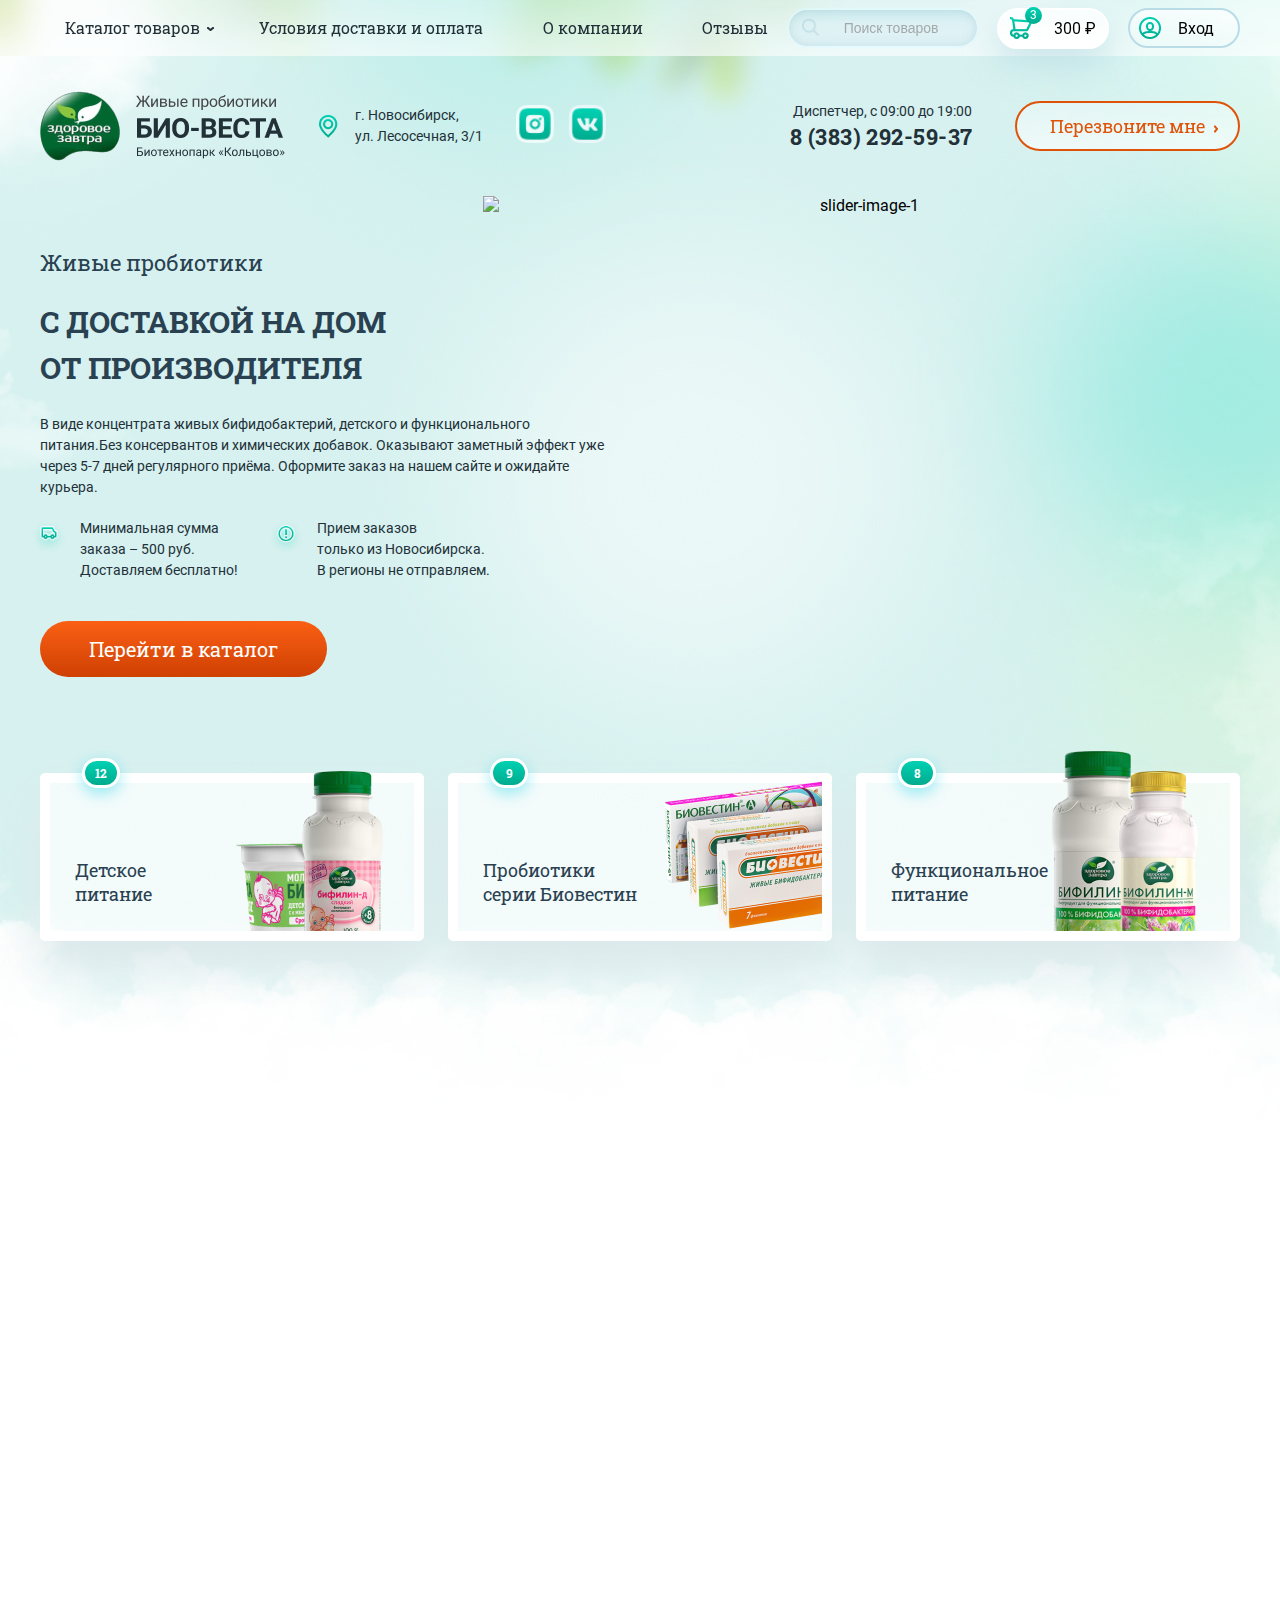
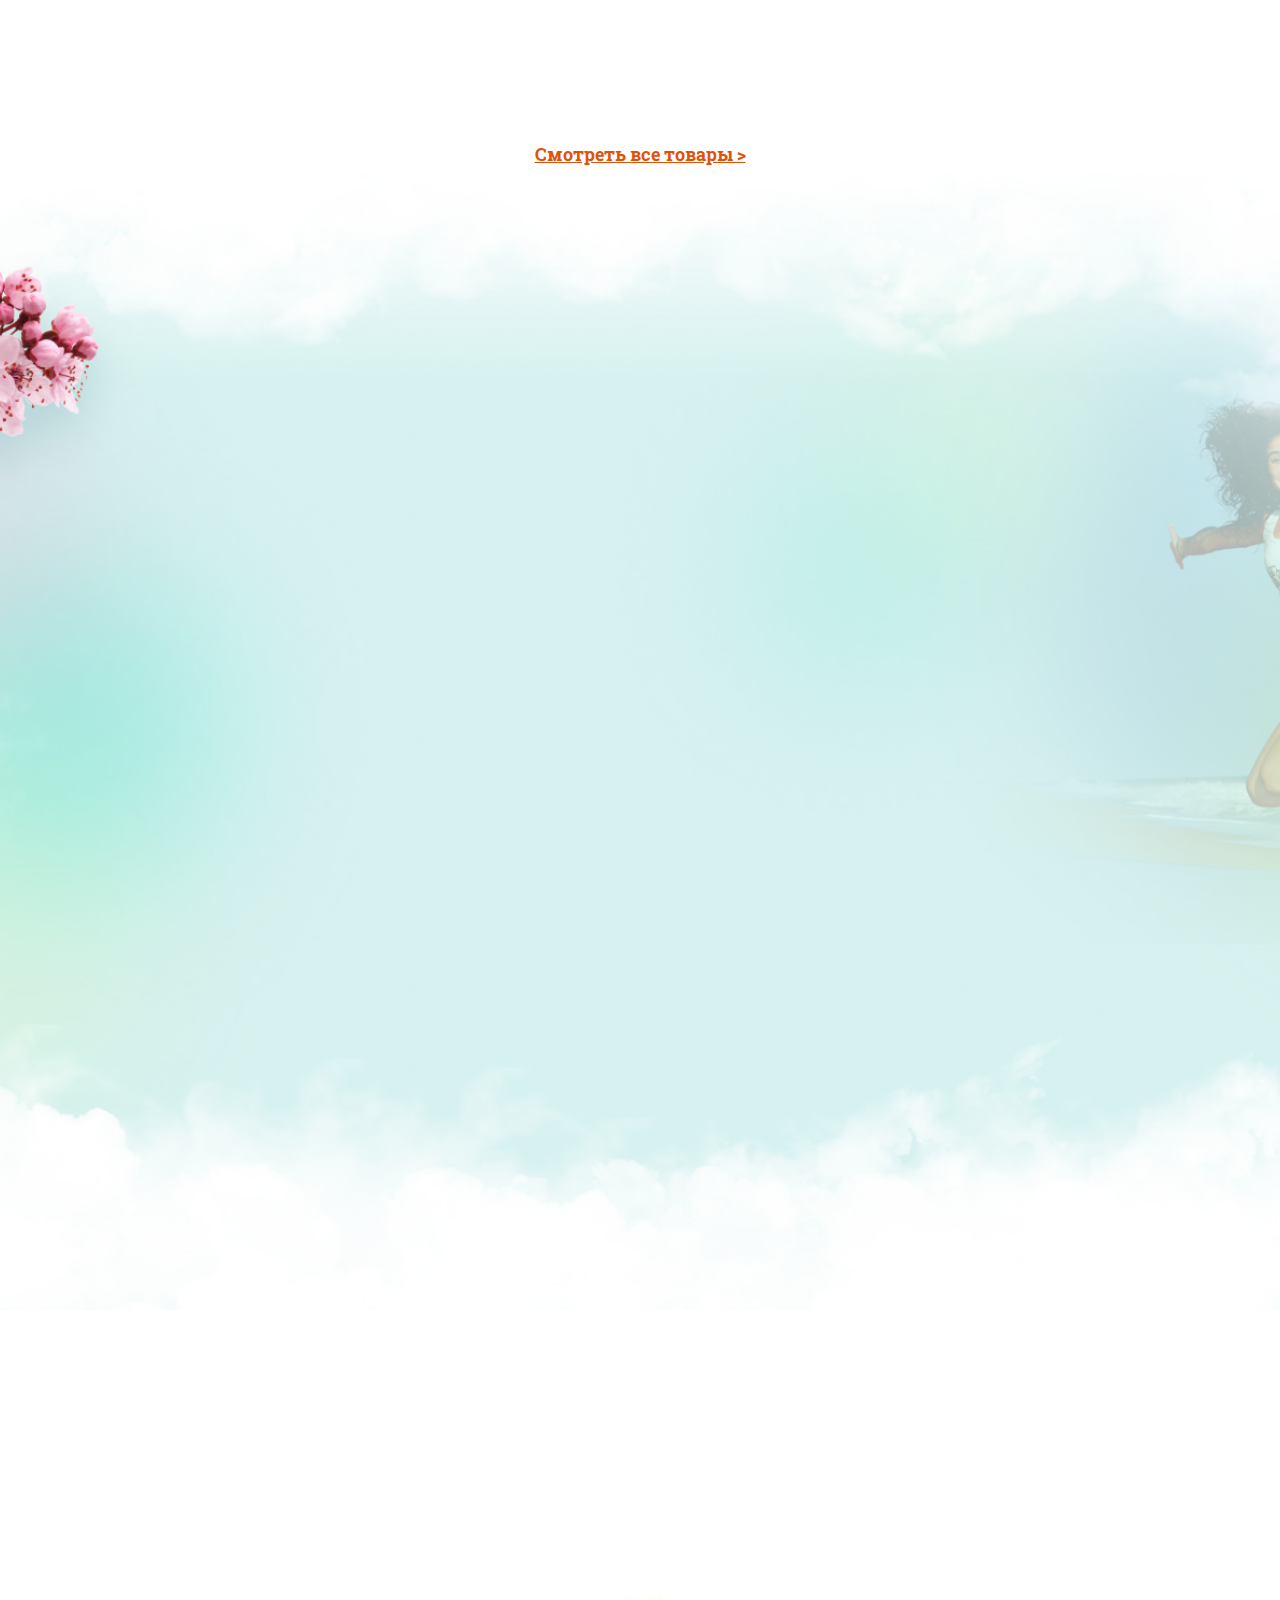
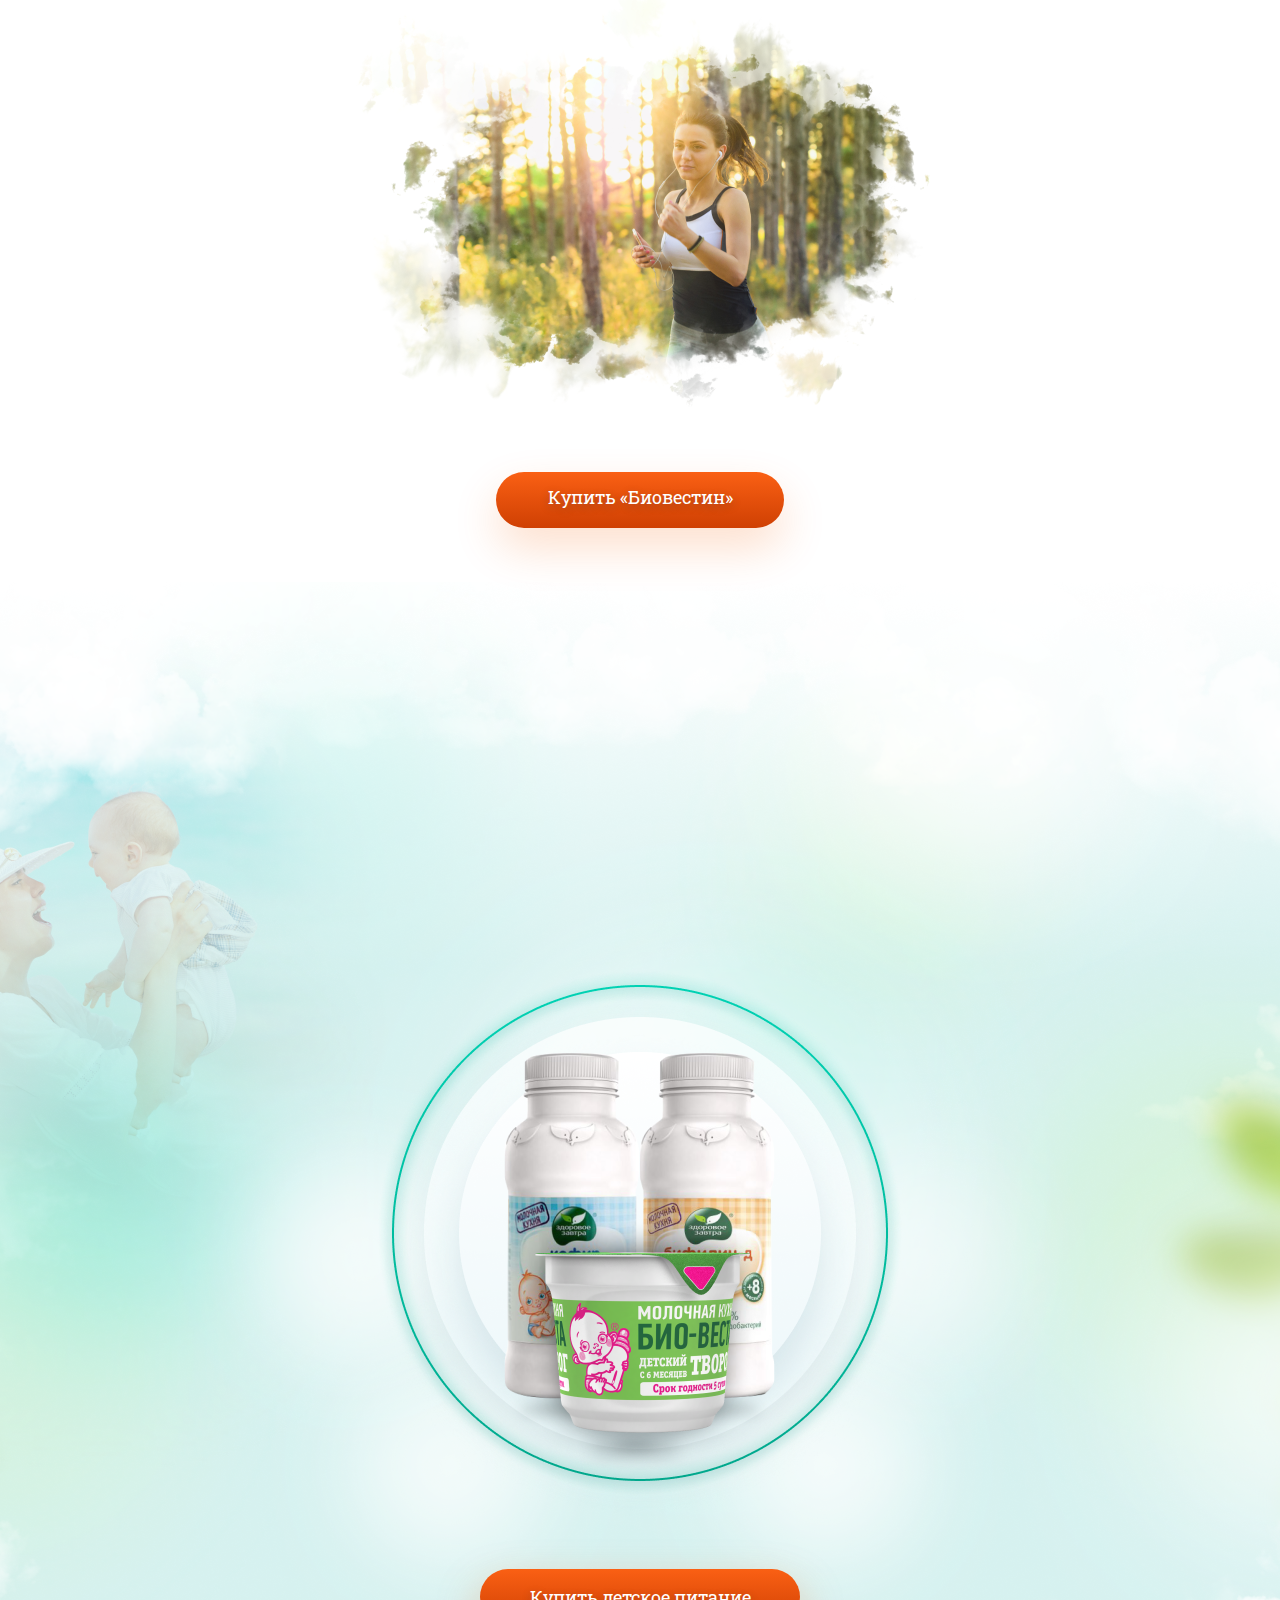
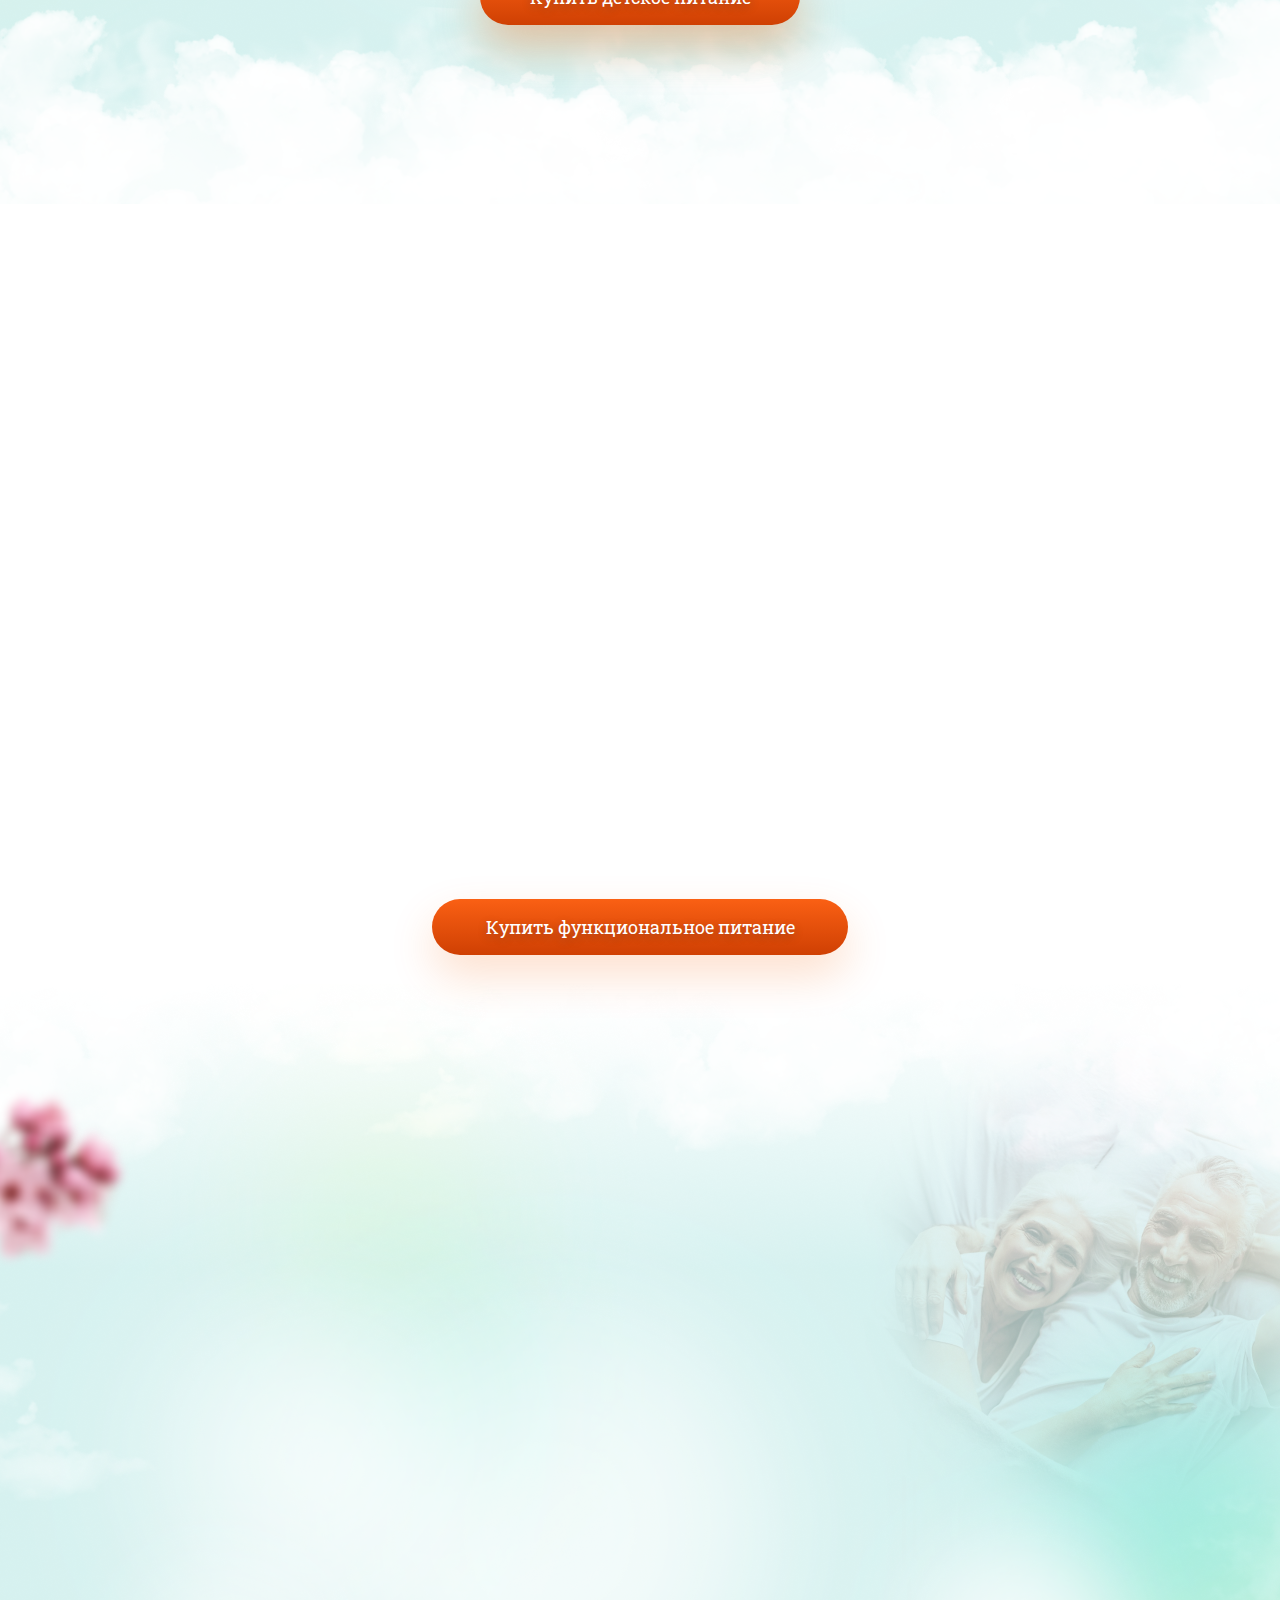
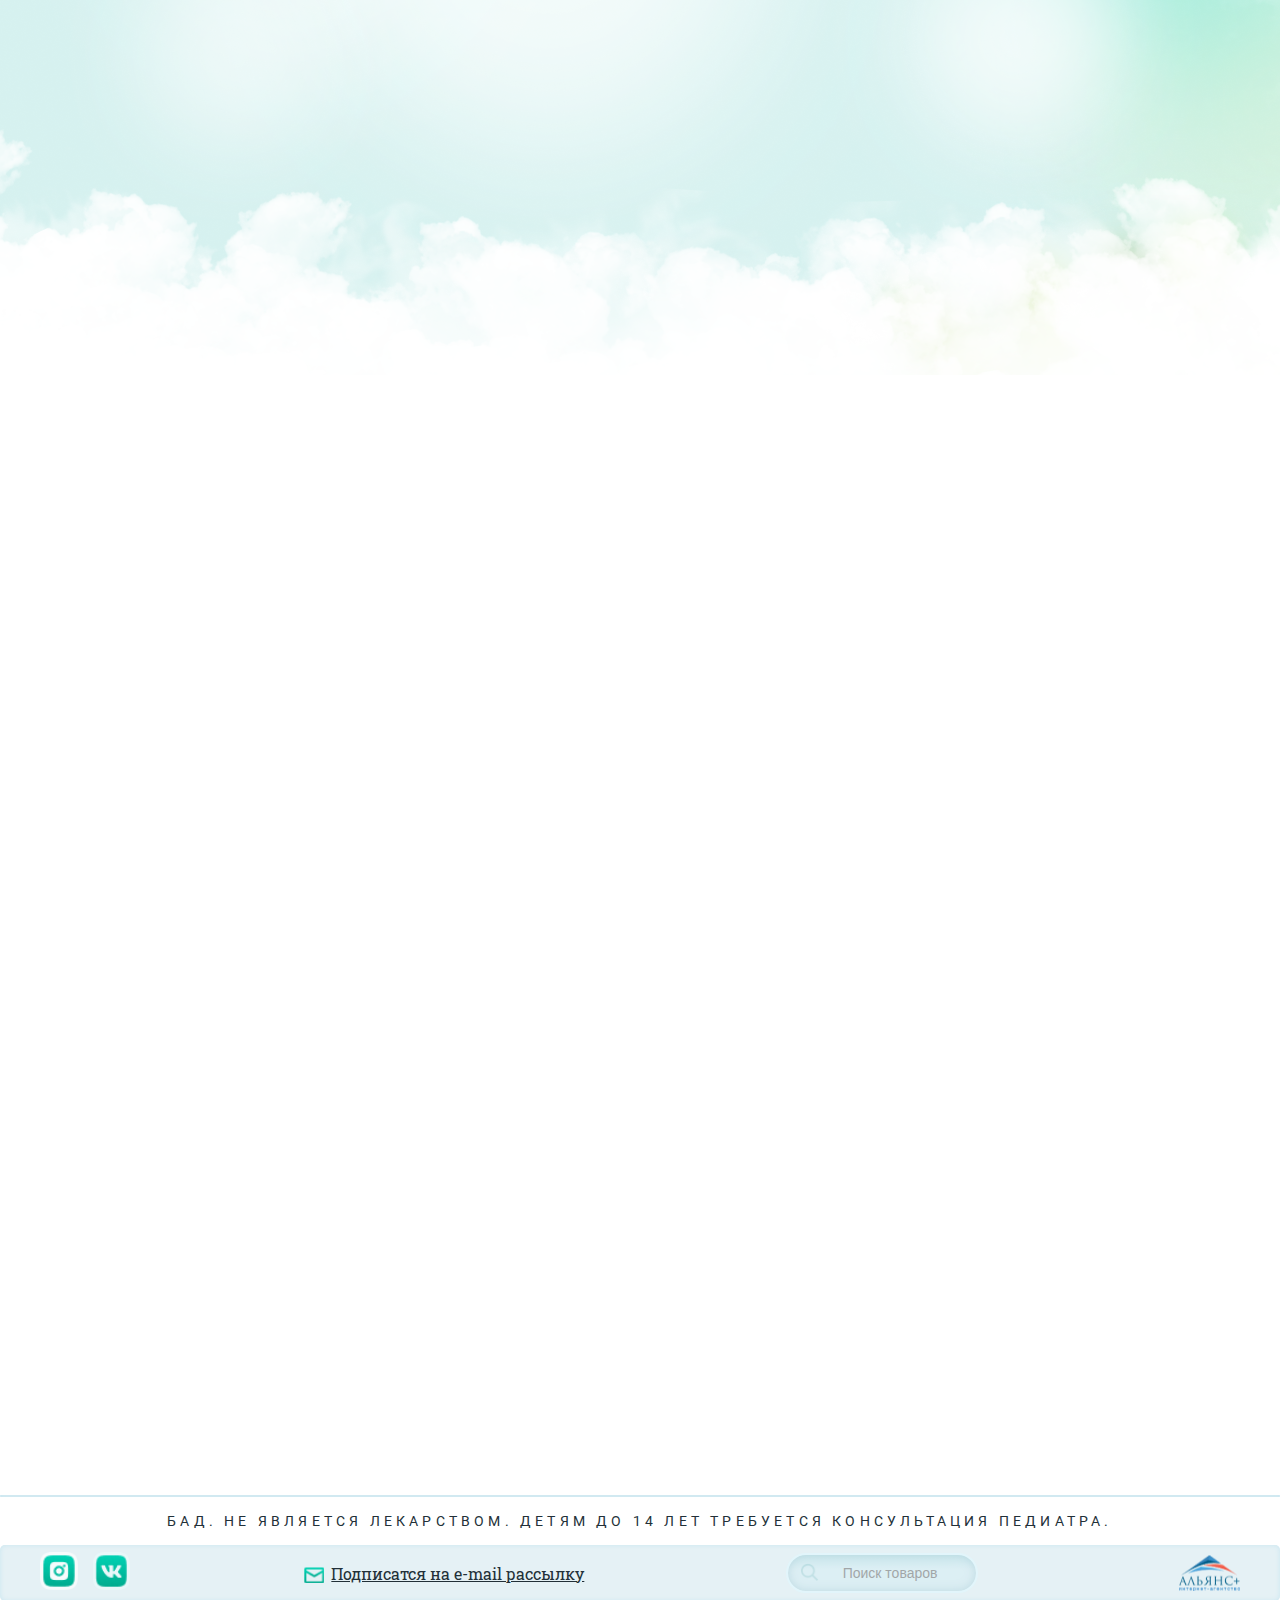
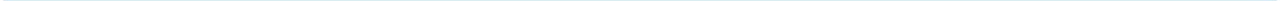
==== commit a33d2dab: "убраны карточки разделов из слайдера" ====
--- a/index.html
+++ b/index.html
@@ -239,31 +239,7 @@
                         </a>
                     </article>
                     <img src="./Images/Main/main_slider.png" alt="slider-image-1" class="main_slider_image">
-                    <div class="goods_cards">
-                        <div class="good_card">
-                            <div class="name">
-                                Детское 
-                                питание</div>
-                            <img src="./Images/Main/card12_img1.png" alt="card12_img1" class="img1">
-                            <img src="./Images/Main/card12_img2.png" alt="card12_img2" class="img2">
-                            <div class="category_number">12</div>
-                        </div>
-                        <div class="good_card">
-                            <div class="name">
-                                Пробиотики 
-                                серии Биовестин</div>
-                            <img src="./Images/Main/card9_img1.png" alt="card12_img1" class="img1 card9_img1">
-                            <div class="category_number">9</div>
-                        </div>
-                        <div class="good_card">
-                            <div class="name">
-                                Функциональное 
-                                питание</div>
-                            <img src="./Images/Main/card8_img1.png" alt="card8_img1" class="img1 card8_img1">
-                            <img src="./Images/Main/card8_img2.png" alt="card8_img1" class="img2 card8_img2">
-                            <div class="category_number">8</div>
-                        </div>
-                    </div>
+
                 </div>
                 <div class="slider_item">
                     <article>
@@ -273,7 +249,7 @@
                             </span>
                         </header>
                         <div class="descr">
-                            В виде концентрата живых бифидобактерий, детского и функционального питания. Без консервантов и химических добавок. Оказывают заметный эффект уже через 5-7 дней регулярного приёма. Оформите заказ на нашем сайте  и ожидайте курьера.
+                            В виде концентрата живых бифидобактерий, детского и функционального питания.<span>Без консервантов и химических добавок. Оказывают заметный эффект уже через 5-7 дней регулярного приёма. Оформите заказ на нашем сайте  и ожидайте курьера.</span> 
                         </div>
                         <div class="order_info">
                             <div class="minimal_sum">
@@ -290,32 +266,7 @@
                         </a>
                     </article>
                     <img src="./Images/Main/main_slider2.png" alt="slider-image-1" class="main_slider_image">
-                    <div class="goods_cards">
-                        <div class="good_card">
-                            <div class="name">
-                                Детское 
-                                питание</div>
-                            <img src="./Images/Main/card12_img1.png" alt="card12_img1" class="img1">
-                            <img src="./Images/Main/card12_img2.png" alt="card12_img2" class="img2">
-                            <div class="category_number">12</div>
-                        </div>
-                        <div class="good_card">
-                            <div class="name">
-                                Пробиотики 
-                                серии Биовестин</div>
-                            <img src="./Images/Main/card9_img1.png" alt="card12_img1" class="img1 card9_img1">
-                            <div class="category_number">9</div>
-                        </div>
-                        <div class="good_card">
-                            <div class="name">
-                                Функциональное 
-                                питание</div>
-                            <img src="./Images/Main/card8_img1.png" alt="card8_img1" class="img1 card8_img1">
-                            <img src="./Images/Main/card8_img2.png" alt="card8_img1" class="img2 card8_img2">
-                            <div class="category_number">8</div>
-                        </div>
-                       
-                    </div>
+
                 </div>
                 <div class="slider_item">
                     <article>
@@ -325,7 +276,7 @@
                             </span>
                         </header>
                         <div class="descr">
-                            В виде концентрата живых бифидобактерий, детского и функционального питания. Без консервантов и химических добавок. Оказывают заметный эффект уже через 5-7 дней регулярного приёма. Оформите заказ на нашем сайте  и ожидайте курьера.
+                            В виде концентрата живых бифидобактерий, детского и функционального питания.<span>Без консервантов и химических добавок. Оказывают заметный эффект уже через 5-7 дней регулярного приёма. Оформите заказ на нашем сайте  и ожидайте курьера.</span> 
                         </div>
                         <div class="order_info">
                             <div class="minimal_sum">
@@ -342,35 +293,36 @@
                         </a>
                     </article>
                     <img src="./Images/Main/main_slider3.png" alt="slider-image-1" class="main_slider_image">
-                    <div class="goods_cards">
-                        <div class="good_card">
-                            <div class="name">
-                                Детское 
-                                питание</div>
-                            <img src="./Images/Main/card12_img1.png" alt="card12_img1" class="img1">
-                            <img src="./Images/Main/card12_img2.png" alt="card12_img2" class="img2">
-                            <div class="category_number">12</div>
-                        </div>
-                        <div class="good_card">
-                            <div class="name">
-                                Пробиотики 
-                                серии Биовестин</div>
-                            <img src="./Images/Main/card9_img1.png" alt="card12_img1" class="img1 card9_img1">
-                            <div class="category_number">9</div>
-                        </div>
-                        <div class="good_card">
-                            <div class="name">
-                                Функциональное 
-                                питание</div>
-                            <img src="./Images/Main/card8_img1.png" alt="card8_img1" class="img1 card8_img1">
-                            <img src="./Images/Main/card8_img2.png" alt="card8_img1" class="img2 card8_img2">
-                            <div class="category_number">8</div>
-                        </div>
-                    </div>
+
                 </div>
             </div>
 
             
+        </div>
+        <div class="goods_cards">
+            <div class="good_card">
+                <div class="name">
+                    Детское 
+                    питание</div>
+                <img src="./Images/Main/card12_img1.png" alt="card12_img1" class="img1">
+                <img src="./Images/Main/card12_img2.png" alt="card12_img2" class="img2">
+                <div class="category_number">12</div>
+            </div>
+            <div class="good_card">
+                <div class="name">
+                    Пробиотики 
+                    серии Биовестин</div>
+                <img src="./Images/Main/card9_img1.png" alt="card12_img1" class="img1 card9_img1">
+                <div class="category_number">9</div>
+            </div>
+            <div class="good_card">
+                <div class="name">
+                    Функциональное 
+                    питание</div>
+                <img src="./Images/Main/card8_img1.png" alt="card8_img1" class="img1 card8_img1">
+                <img src="./Images/Main/card8_img2.png" alt="card8_img1" class="img2 card8_img2">
+                <div class="category_number">8</div>
+            </div>
         </div>
     </section>
     <section class="hits" id="hits">
@@ -851,10 +803,10 @@
     </section>
     <section class="functional_nutrition">
         <div class="wrapper">
-            <header class="revealator-fade revealator-once revealator-duration10">Функциональное питание на каждый день</header>
+            <header class="revealator-fade revealator-once revealator-duration10">Функциональное питание<span> на каждый день</span></header>
             <div class="descr revealator-fade revealator-once revealator-duration10">Продукты, которые помогают ежедневно оставаться в прекрасном 
                 настроении, поддерживают здоровье и иммунитет</div>
-            <div class="container descr revealator-slidedown revealator-once revealator-duration10">
+            <div class="container revealator-slidedown revealator-once revealator-duration10">
                 <img class="big" src="./Images/functional_nutrition/Functional nutrition.png" alt="functional_nutrition">
                 <div class="items_wrapper">
                     <div class="item">
--- a/css/style.css
+++ b/css/style.css
@@ -1050,11 +1050,9 @@
     position: relative;
     max-width: 1200px;
     margin: 0 auto;
-    min-height: 977px;
+    min-height: 577px;
     animation: fadeInRight;
     animation-duration: 1s;
-
-
 }
 
 .main .main_slider .slider_wrapper {
@@ -1187,7 +1185,7 @@
     box-shadow: 0px 0px -250px 200px #FFFFFF;
 }
 
-.main .main_slider .slider_wrapper .slider_item .goods_cards {
+.main .goods_cards {
     width: 100%;
     max-width: 1200px;
     display: flex;
@@ -1197,7 +1195,7 @@
     position: relative;
 }
 
-.main .main_slider .slider_wrapper .slider_item .goods_cards .good_card {
+.main .goods_cards .good_card {
     width: 384px;
     height: 168px;
     background: rgba(255, 255, 255, 0.7);
@@ -1208,12 +1206,12 @@
     position: relative;
 }
 
-.main .main_slider .slider_wrapper .slider_item .goods_cards .good_card:hover {
+.main .goods_cards .good_card:hover {
     cursor: pointer;
     background: linear-gradient(180deg, rgba(255, 255, 255, 0.9) 0%, #FFFFFF 100%);
 }
 
-.main .main_slider .slider_wrapper .slider_item .goods_cards .good_card .name {
+.main .goods_cards .good_card .name {
     font-family: 'Roboto Slab', sans-serif;
     font-style: normal;
     font-weight: normal;
@@ -1226,7 +1224,7 @@
     white-space: pre-line;
 }
 
-.main .main_slider .slider_wrapper .slider_item .goods_cards .good_card .img1 {
+.main .goods_cards .good_card .img1 {
     position: absolute;
     width: 164px;
     height: 180px;
@@ -1235,12 +1233,12 @@
     position: 0;
 }
 
-.main .main_slider .slider_wrapper .slider_item .goods_cards .good_card .img1.card9_img1 {
+.main .goods_cards .good_card .img1.card9_img1 {
     right: 0;
     bottom: -7px;
 }
 
-.main .main_slider .slider_wrapper .slider_item .goods_cards .good_card .img2 {
+.main .goods_cards .good_card .img2 {
     position: absolute;
     width: 81px;
     height: 160px;
@@ -1249,7 +1247,7 @@
     position: 0;
 }
 
-.main .main_slider .slider_wrapper .slider_item .goods_cards .good_card .category_number {
+.main .goods_cards .good_card .category_number {
     position: absolute;
     width: 32px;
     height: 24px;
--- a/css/media.css
+++ b/css/media.css
@@ -32,10 +32,10 @@
         padding: 25px;
         margin: 0 auto;
     }
-    .main .main_slider .slider_wrapper .slider_item .goods_cards {
-        flex-direction: column;
-    }
-    .main .main_slider .slider_wrapper .slider_item .goods_cards .good_card {
+    .main  .goods_cards {
+        flex-direction: column;
+    }
+    .main  .goods_cards .good_card {
         margin-bottom: 20px;
     }
     .main .main_slider .slider_wrapper .slider_item article .to_catalog {
@@ -242,6 +242,9 @@
 
 }
 @media screen and (max-width:800px) {
+    .main .main_slider {
+        min-height: 480px;
+    }
     .main .main_slider .slider_wrapper .slider_item article header  {
         font-size: 16px;
         line-height: 34px;
@@ -441,6 +444,21 @@
     .milk .wrapper .container .item.fifth {
         display: none;
     }
+    .functional_nutrition .wrapper header {
+        font-size: 24px;
+        line-height: 32px;
+    }
+    .functional_nutrition .wrapper header span {
+        display: none;
+    }
+    .functional_nutrition .wrapper .descr {
+        display: none;
+    }
+    .functional_nutrition .wrapper .container .items_wrapper .item .descr {
+        display: block;
+        font-size: 14px;
+        line-height: 16px;
+    }
     .functional_nutrition .wrapper .container img.big {
         width: 80%;
     }
@@ -515,24 +533,24 @@
     .main .main_slider .slider_wrapper .slider_item article .order_info {
         width: 100%;
     }
-    .main .main_slider .slider_wrapper .slider_item .goods_cards .good_card {
+    .main .goods_cards .good_card {
         width: 272px;
         height: 92px;
     }
-    .main .main_slider .slider_wrapper .slider_item .goods_cards .good_card .name {
+    .main  .goods_cards .good_card .name {
         bottom: 6px;
         font-size: 14px;
         line-height: 16px;
     }
-    .main .main_slider .slider_wrapper .slider_item .goods_cards .good_card .img1.card9_img1 {
+    .main  .goods_cards .good_card .img1.card9_img1 {
         bottom: -17px;
     }
-    .main .main_slider .slider_wrapper .slider_item .goods_cards .good_card .img1 {
+    .main  .goods_cards .good_card .img1 {
         width: 93px;
         height: 102px;
         right: 2px;
     }
-    .main .main_slider .slider_wrapper .slider_item .goods_cards .good_card .img2 {
+    .main  .goods_cards .good_card .img2 {
         width: 46px;
         height: 90px;
         right: 3px;
@@ -577,7 +595,7 @@
 }
 @media screen and (max-width:470px) {
     section.main {
-        min-height: 1200px;
+        min-height: 1000px;
     }
     header.hidden {
         height: 80px;
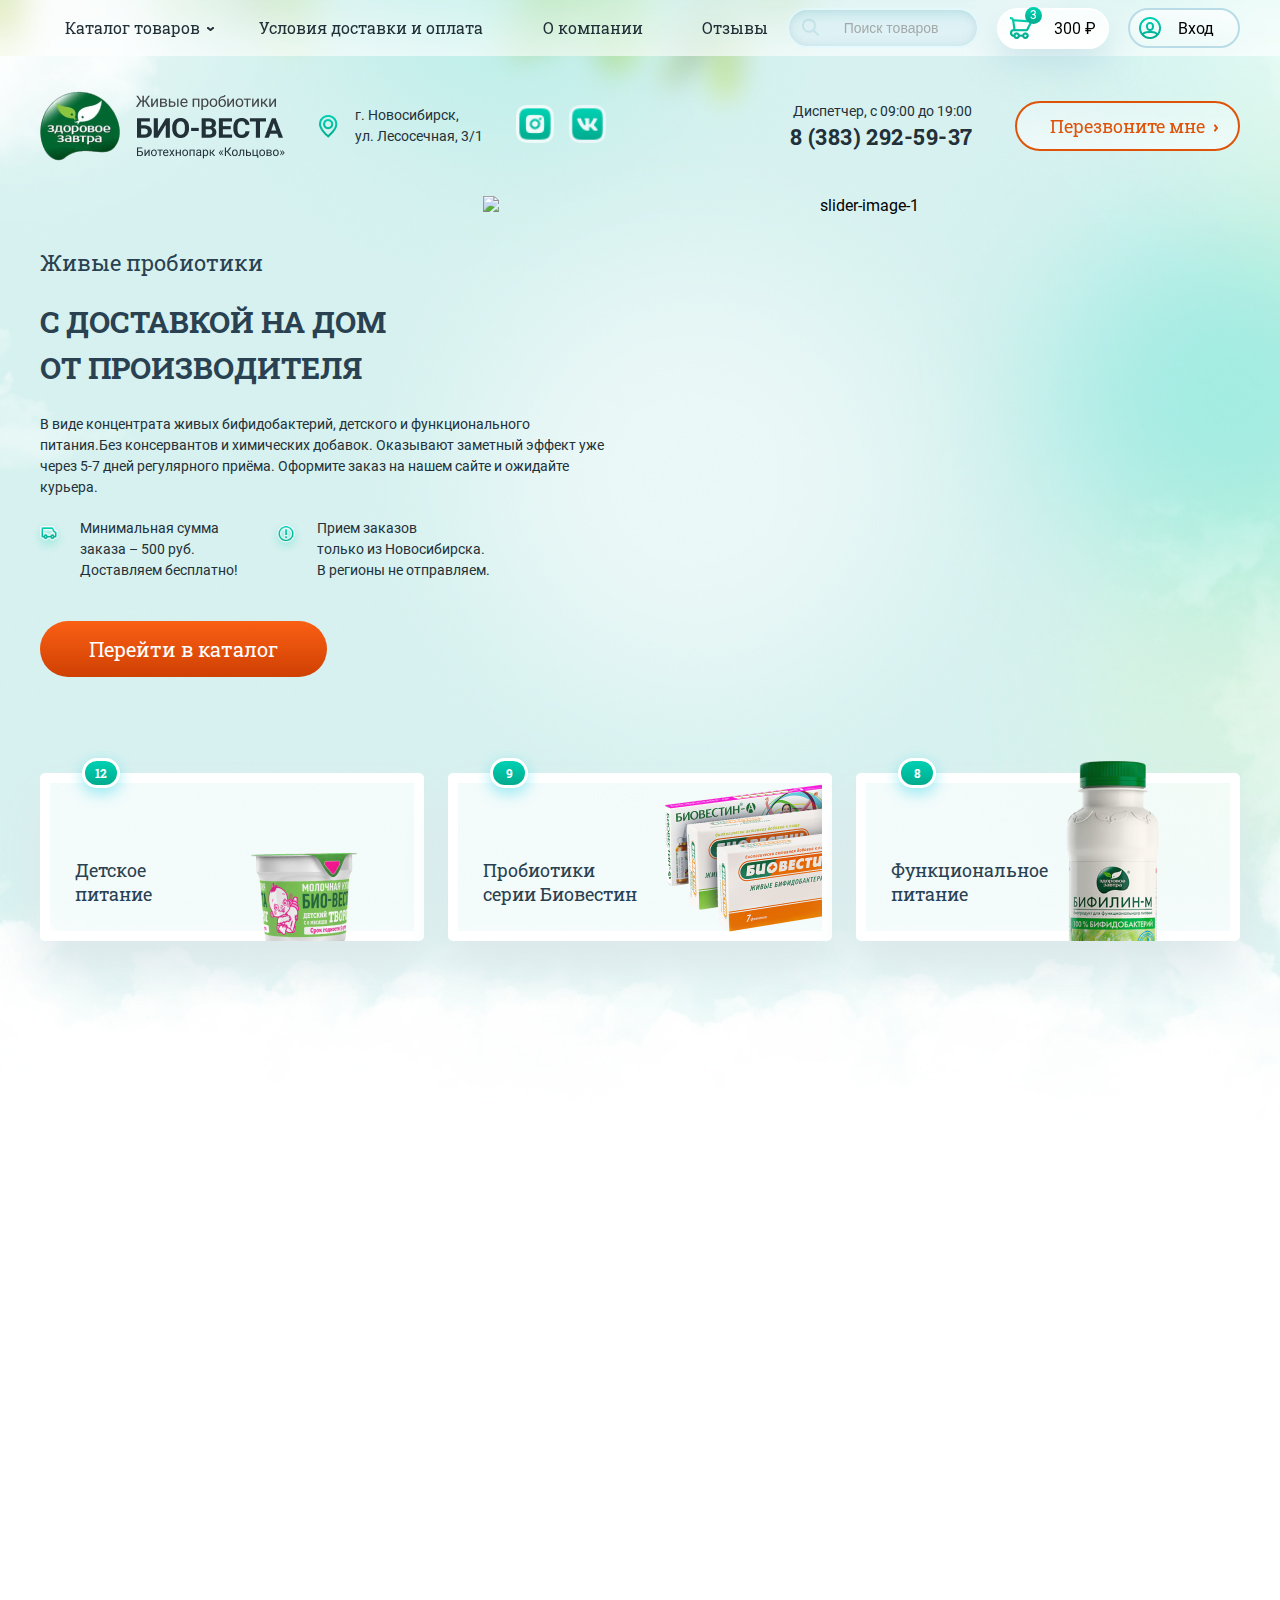
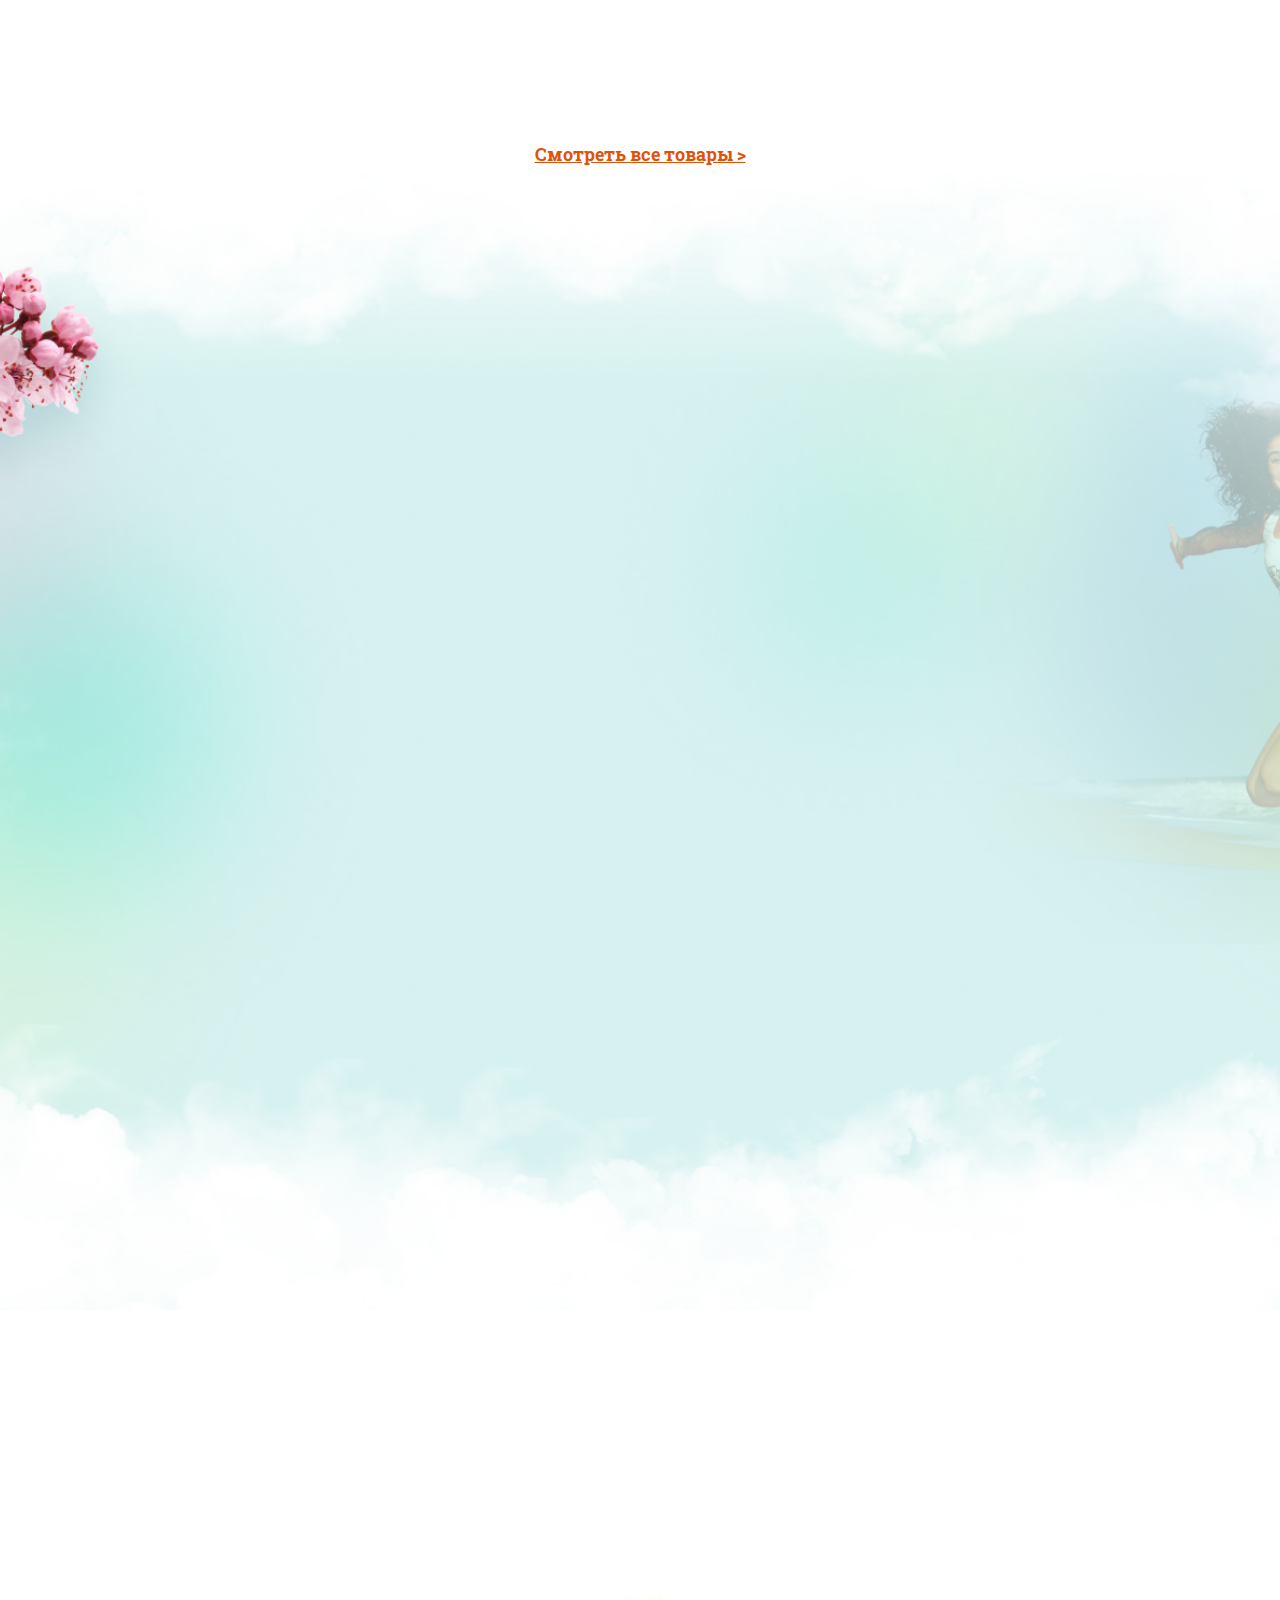
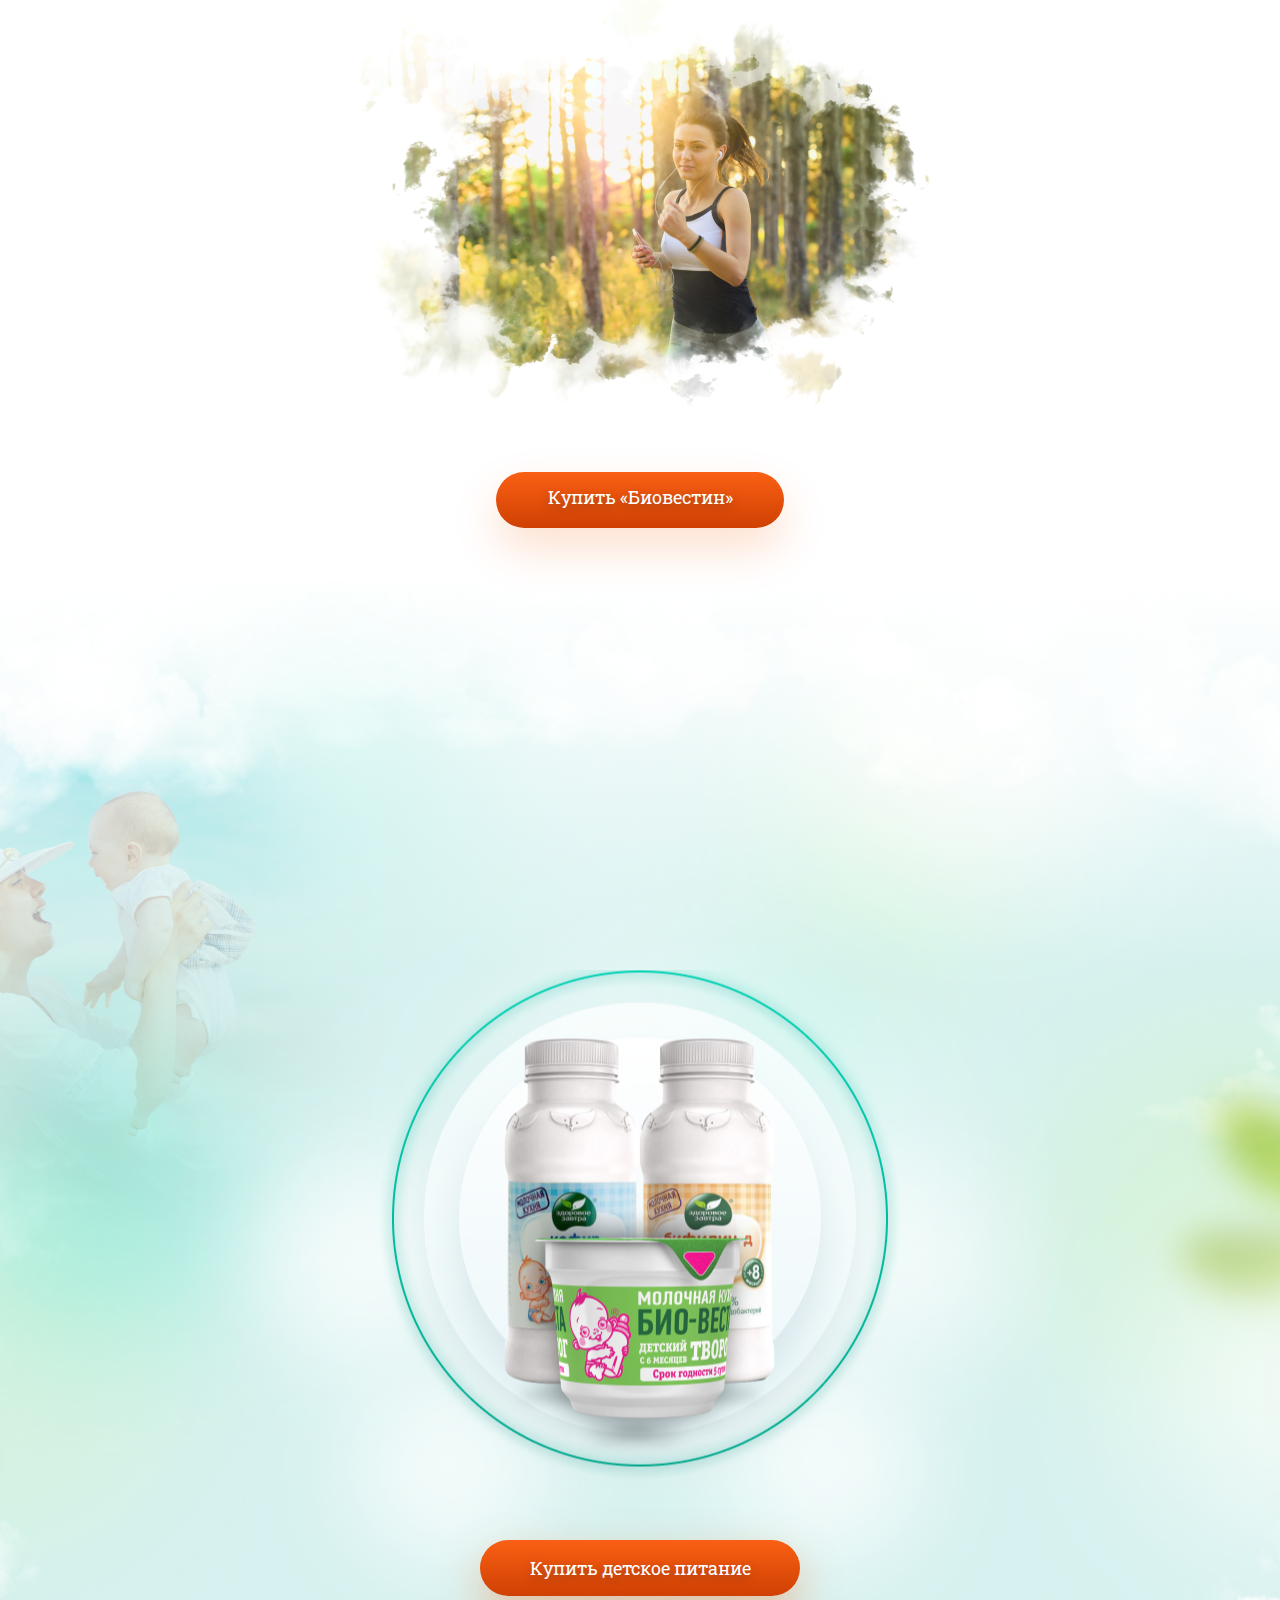
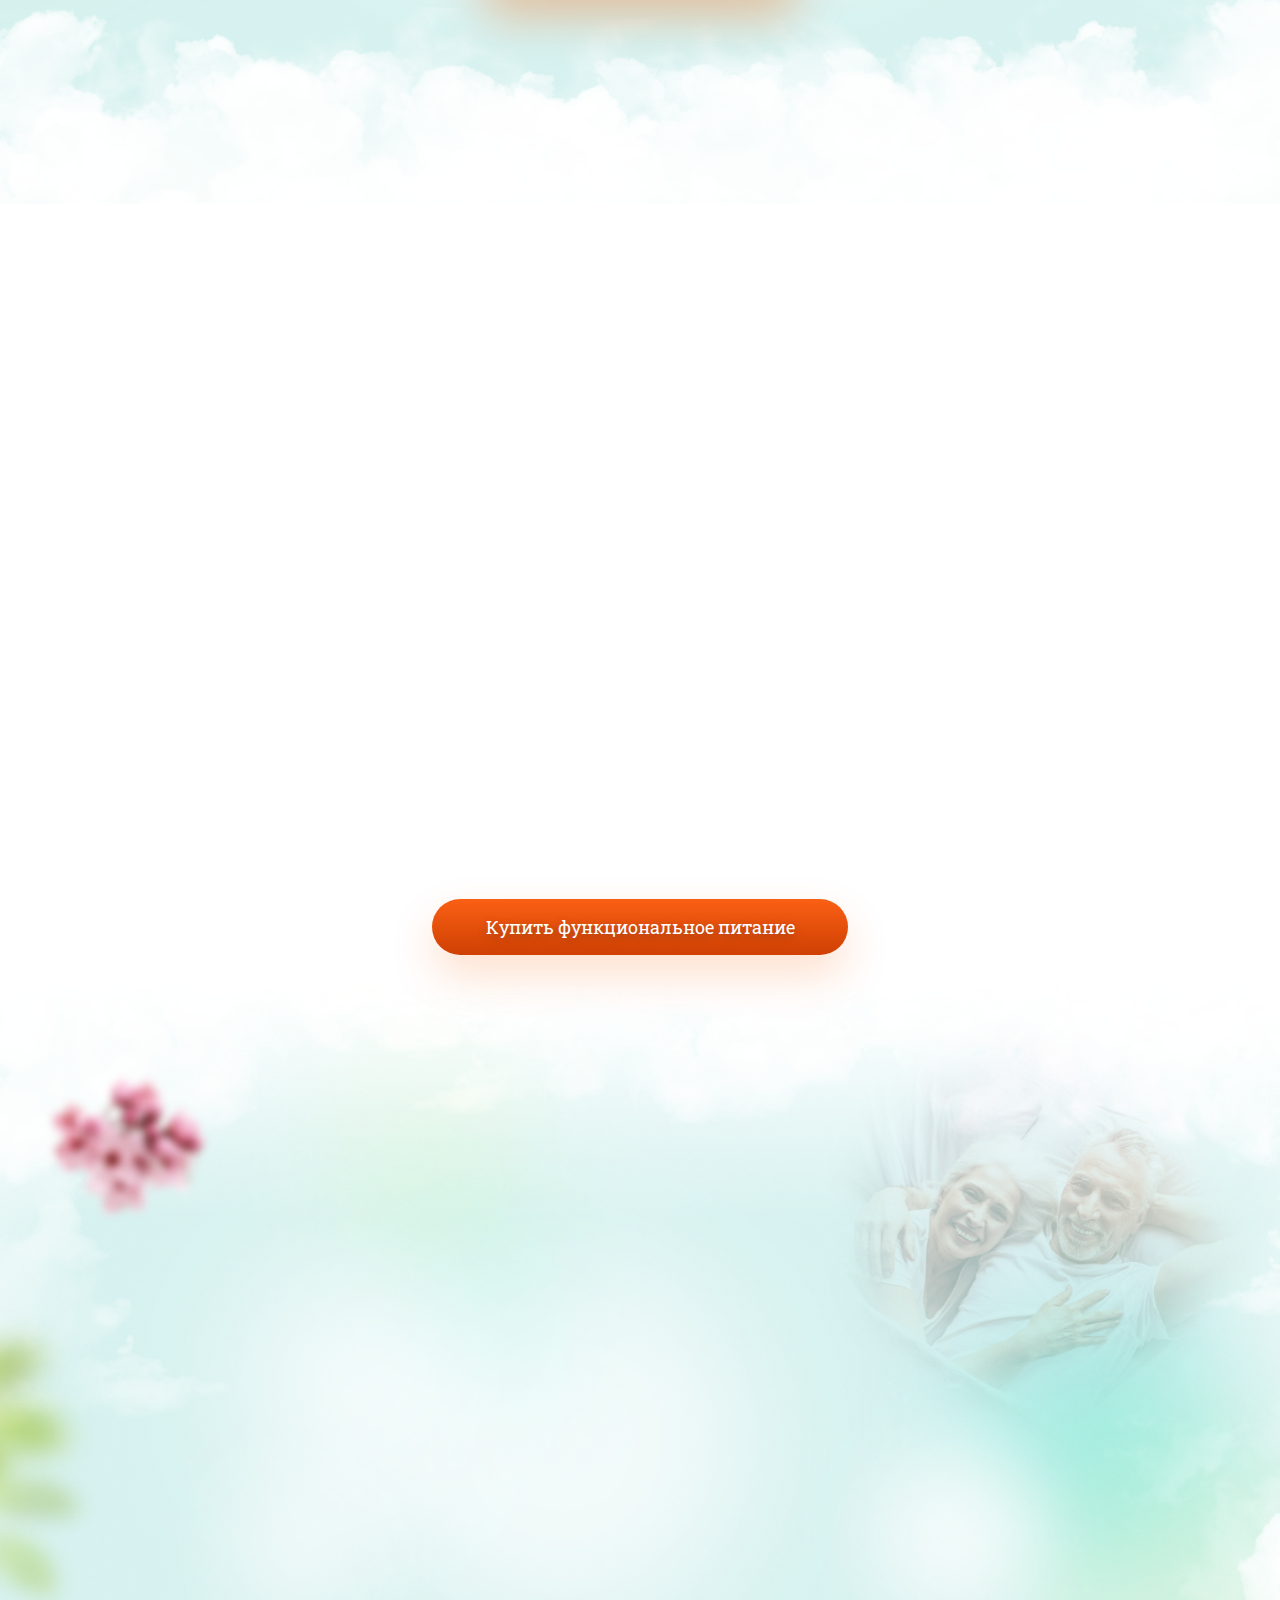
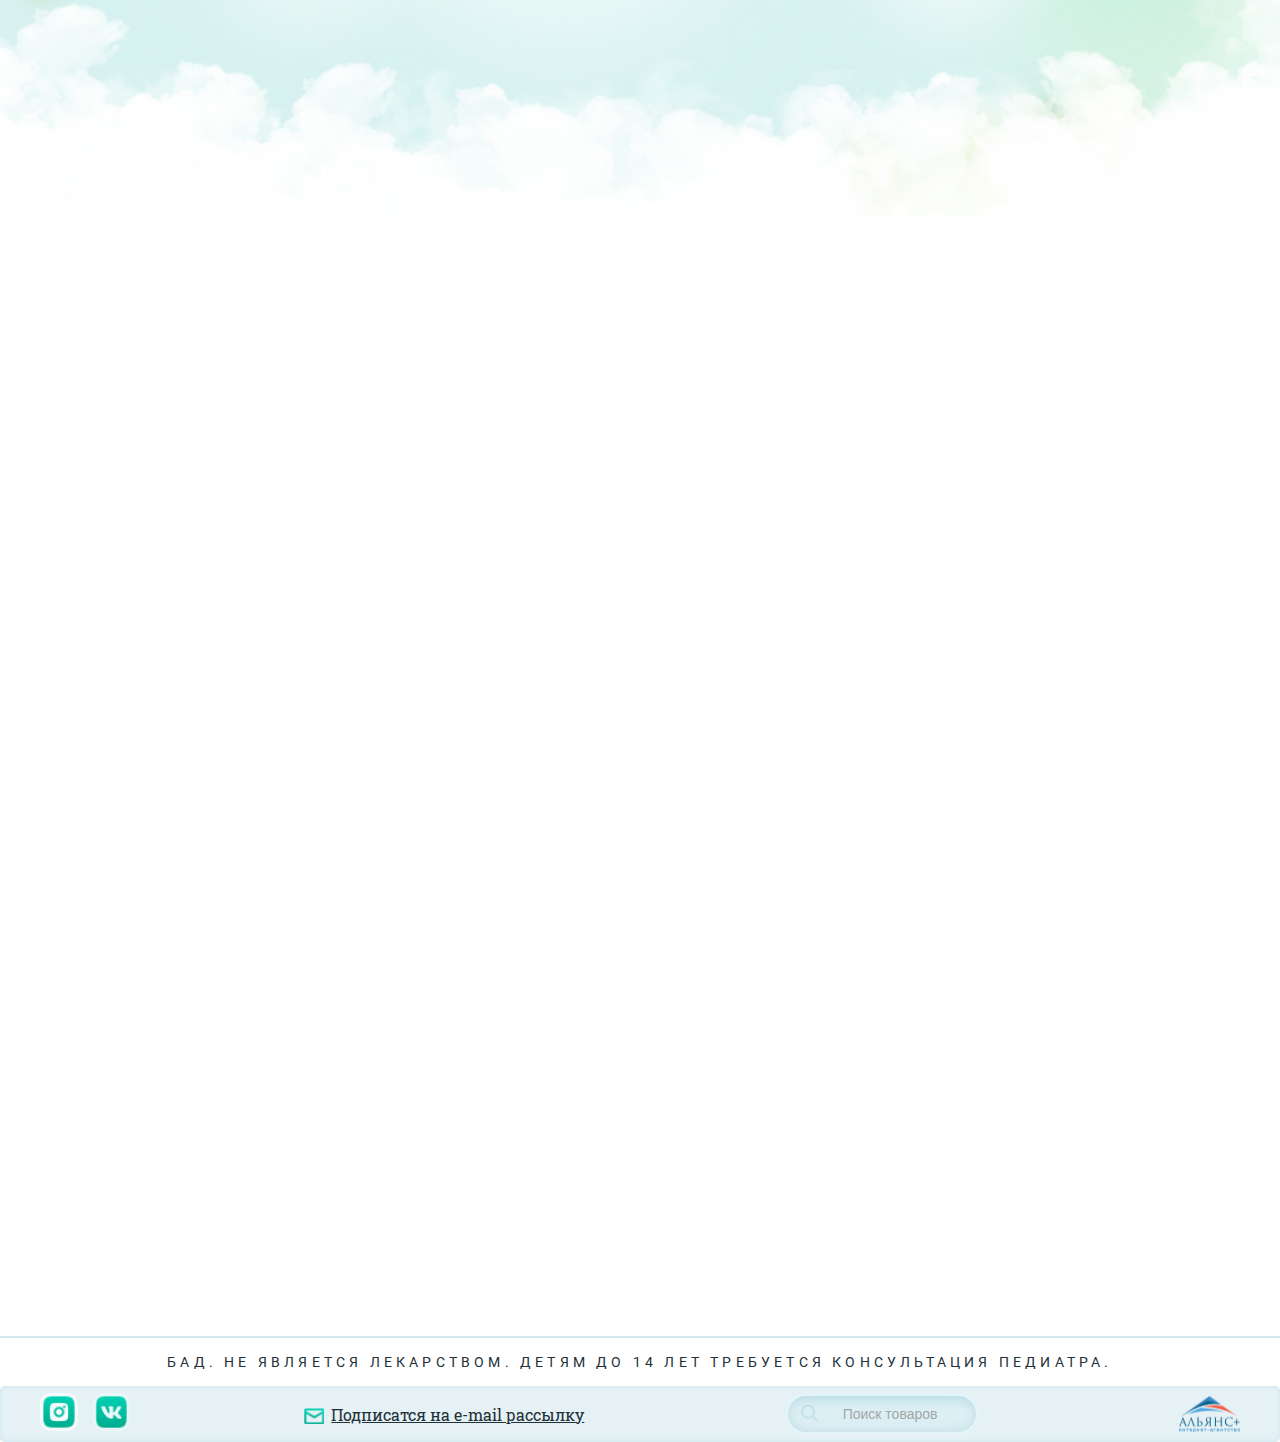
==== commit 46758ad7: "иконки готовы" ====
--- a/index.html
+++ b/index.html
@@ -80,9 +80,9 @@
                             Тонус питьевой «Яблоко-Груша», 200 гр
                         </div>
                         <div class="quantity">
-                            <img src="./Images/Hits/minus.png" alt="minus" class='minus'>
+                            <div src="./Images/Hits/minus.png" alt="minus" class='img minus'></div>
                             <p class='itemsNumber'>1</p>
-                            <img src="./Images/Hits/plus.png" alt="plus" class='plus'>
+                            <div src="./Images/Hits/plus.png" alt="plus" class='img plus'></div>
                         </div>
                         <div class="price">
                             <div class="earlier">144 ₽</div>
@@ -97,9 +97,9 @@
                             Тонус питьевой «Яблоко-Груша», 200 гр
                         </div>
                         <div class="quantity">
-                            <img src="./Images/Hits/minus.png" alt="minus" class='minus'>
+                            <div src="./Images/Hits/minus.png" alt="minus" class='img minus'></div>
                             <p class='itemsNumber'>1</p>
-                            <img src="./Images/Hits/plus.png" alt="plus" class='plus'>
+                            <div src="./Images/Hits/plus.png" alt="plus" class='img plus'></div>
                         </div>
                         <div class="price">
                             <div class="earlier">144 ₽</div>
@@ -114,9 +114,9 @@
                             Тонус питьевой «Яблоко-Груша», 200 гр
                         </div>
                         <div class="quantity">
-                            <img src="./Images/Hits/minus.png" alt="minus" class='minus'>
+                            <div src="./Images/Hits/minus.png" alt="minus" class='img minus'></div>
                             <p class='itemsNumber'>1</p>
-                            <img src="./Images/Hits/plus.png" alt="plus" class='plus'>
+                            <div src="./Images/Hits/plus.png" alt="plus" class='img plus'></div>
                         </div>
                         <div class="price">
                             <div class="earlier">144 ₽</div>
@@ -300,29 +300,27 @@
             
         </div>
         <div class="goods_cards">
-            <div class="good_card">
+            <a href="#" class="good_card">
                 <div class="name">
                     Детское 
                     питание</div>
                 <img src="./Images/Main/card12_img1.png" alt="card12_img1" class="img1">
-                <img src="./Images/Main/card12_img2.png" alt="card12_img2" class="img2">
                 <div class="category_number">12</div>
-            </div>
-            <div class="good_card">
+            </a>
+            <a href="#" class="good_card">
                 <div class="name">
                     Пробиотики 
                     серии Биовестин</div>
-                <img src="./Images/Main/card9_img1.png" alt="card12_img1" class="img1 card9_img1">
+                <img src="./Images/Main/card9_img1.png" alt="card12_img1" class="img1">
                 <div class="category_number">9</div>
-            </div>
-            <div class="good_card">
+            </a>
+            <a href="#" class="good_card">
                 <div class="name">
                     Функциональное 
                     питание</div>
-                <img src="./Images/Main/card8_img1.png" alt="card8_img1" class="img1 card8_img1">
-                <img src="./Images/Main/card8_img2.png" alt="card8_img1" class="img2 card8_img2">
+                <img src="./Images/Main/card8_img1.png" alt="card8_img1" class="img1">
                 <div class="category_number">8</div>
-            </div>
+            </a>
         </div>
     </section>
     <section class="hits" id="hits">
@@ -330,37 +328,41 @@
             <div class="header revealator-fade revealator-once">Хиты продаж</div>
             <div class="hits_slider revealator-fade revealator-duration10 revealator-once">
                 <div class="hits_slider_wrapper">
-                        <div class="hits_slider_item">
+                        <div href="#" class="hits_slider_item">
                             <div class="hit">Хит</div>
-                            <img class="card_image" src="./Images/Hits/slider_img_1.png" alt="1image">
+                            <a href="#">
+                                <img class="card_image" src="./Images/Hits/slider_img_1.png" alt="1image">
                             <p class="name">Биовестин, 12 мл,</p>
                             <p class="descr">28 шт в упаковке</p>
                             <p class="price">2500 ₽</p>
+                            </a>
                             <div class="bottom">
                                 <div class="quantity">
-                                    <img src="./Images/Hits/minus.png" alt="minus" class='minus'>
+                                    <div src="./Images/Hits/minus.png" alt="minus" class='img minus'></div>
                                     <p class='itemsNumber'>1</p>
-                                    <img src="./Images/Hits/plus.png" alt="plus" class='plus'>
+                                    <div src="./Images/Hits/plus.png" alt="plus" class='img plus'></div>
                                 </div>
                                 <a href="#" class="toBasket">
                                     <img src="./Images/Hits/Cart_button_icon.png" alt="cart">
                                     <p>В корзину</p> 
                                 </a>
                             </div>
-                    
-                         </div>
+                        </div>
 
                     <div class="hits_slider_item">
                         <div class="hit">Хит</div>
-                        <img class="card_image" src="./Images/Hits/slider_img_2.png" alt="1image">
-                        <p class="name">Биовестин-Лакто,</p>
-                        <p class="descr">12 мл, 7 шт в упаковке</p>
-                        <p class="price">300 ₽</p>
+                        <a href="#">
+                            <img class="card_image" src="./Images/Hits/slider_img_2.png" alt="1image">
+                            <p class="name">Биовестин-Лакто,</p>
+                            <p class="descr">12 мл, 7 шт в упаковке</p>
+                            <p class="price">300 ₽</p>
+                        </a>
+
                         <div class="bottom">
                             <div class="quantity">
-                                <img src="./Images/Hits/minus.png" alt="minus" class='minus'>
+                                <div src="./Images/Hits/minus.png" alt="minus" class='img minus'></div>
                                 <p class='itemsNumber'>1</p>
-                                <img src="./Images/Hits/plus.png" alt="plus" class='plus'>
+                                <div src="./Images/Hits/plus.png" alt="plus" class='img plus'></div>
                             </div>
                             <a href="#" class="toBasket">
                                 <img src="./Images/Hits/Cart_button_icon.png" alt="cart">
@@ -370,15 +372,18 @@
                     </div>
                     <div class="hits_slider_item">
                         <div class="hit">Хит</div>
-                        <img class="card_image" src="./Images/Hits/slider_img_3.png" alt="1image">
-                        <p class="name">Бифилин-М</p>
-                        <p class="descr">без добавок, 200 гр.</p>
-                        <p class="price">70 ₽</p>
+                        <a href="#">
+                            <img class="card_image" src="./Images/Hits/slider_img_3.png" alt="1image">
+                            <p class="name">Бифилин-М</p>
+                            <p class="descr">без добавок, 200 гр.</p>
+                            <p class="price">70 ₽</p>
+                        </a>
+
                         <div class="bottom">
                             <div class="quantity">
-                                <img src="./Images/Hits/minus.png" alt="minus" class='minus'>
+                                <div src="./Images/Hits/minus.png" alt="minus" class='img minus'></div>
                                 <p class='itemsNumber'>1</p>
-                                <img src="./Images/Hits/plus.png" alt="plus" class='plus'>
+                                <div src="./Images/Hits/plus.png" alt="plus" class='img plus'></div>
                             </div>
                             <a href="#" class="toBasket">
                                 <img src="./Images/Hits/Cart_button_icon.png" alt="cart">
@@ -388,15 +393,17 @@
                     </div>
                     <div class="hits_slider_item">
                         <div class="hit">Хит</div>
-                        <img class="card_image" src="./Images/Hits/slider_img_4.png" alt="1image">
-                        <p class="name">Бифилин-М</p>
-                        <p class="descr">сладкий, 200 гр</p>
-                        <p class="price">70 ₽</p>
+                        <a href="#">
+                            <img class="card_image" src="./Images/Hits/slider_img_4.png" alt="1image">
+                            <p class="name">Бифилин-М</p>
+                            <p class="descr">сладкий, 200 гр</p>
+                            <p class="price">70 ₽</p>
+                        </a>
                         <div class="bottom">
                             <div class="quantity">
-                                <img src="./Images/Hits/minus.png" alt="minus" class='minus'>
+                                <div src="./Images/Hits/minus.png" alt="minus" class='img minus'></div>
                                 <p class='itemsNumber'>1</p>
-                                <img src="./Images/Hits/plus.png" alt="plus" class='plus'>
+                                <div src="./Images/Hits/plus.png" alt="plus" class='img plus'></div>
                             </div>
                             <a href="#" class="toBasket">
                                 <img src="./Images/Hits/Cart_button_icon.png" alt="cart">
@@ -406,15 +413,18 @@
                     </div>
                     <div class="hits_slider_item">
                         <div class="hit">Хит</div>
-                        <img class="card_image" src="./Images/Hits/slider_img_1.png" alt="1image">
-                        <p class="name">Биовестин, 12 мл,</p>
-                        <p class="descr">28 шт в упаковке</p>
-                        <p class="price">2500 ₽</p>
+                        <a href="#">
+                            <img class="card_image" src="./Images/Hits/slider_img_1.png" alt="1image">
+                            <p class="name">Биовестин, 12 мл,</p>
+                            <p class="descr">28 шт в упаковке</p>
+                            <p class="price">2500 ₽</p>
+                        </a>
+
                         <div class="bottom">
                             <div class="quantity">
-                                <img src="./Images/Hits/minus.png" alt="minus" class='minus'>
+                                <div src="./Images/Hits/minus.png" alt="minus" class='img minus'></div>
                                 <p class='itemsNumber'>1</p>
-                                <img src="./Images/Hits/plus.png" alt="plus" class='plus'>
+                                <div src="./Images/Hits/plus.png" alt="plus" class='img plus'></div>
                             </div>
                             <a href="#" class="toBasket">
                                 <img src="./Images/Hits/Cart_button_icon.png" alt="cart">
@@ -424,15 +434,18 @@
                     </div>
                     <div class="hits_slider_item">
                         <div class="hit">Хит</div>
-                        <img class="card_image" src="./Images/Hits/slider_img_2.png" alt="1image">
-                        <p class="name">Биовестин-Лакто,</p>
-                        <p class="descr">12 мл, 7 шт в упаковке</p>
-                        <p class="price">300 ₽</p>
+                        <a href="#">
+                            <img class="card_image" src="./Images/Hits/slider_img_2.png" alt="1image">
+                            <p class="name">Биовестин-Лакто,</p>
+                            <p class="descr">12 мл, 7 шт в упаковке</p>
+                            <p class="price">300 ₽</p>
+                        </a>
+
                         <div class="bottom">
                             <div class="quantity">
-                                <img src="./Images/Hits/minus.png" alt="minus" class='minus'>
+                                <div src="./Images/Hits/minus.png" alt="minus" class='img minus'></div>
                                 <p class='itemsNumber'>1</p>
-                                <img src="./Images/Hits/plus.png" alt="plus" class='plus'>
+                                <div src="./Images/Hits/plus.png" alt="plus" class='img plus'></div>
                             </div>
                             <a href="#" class="toBasket">
                                 <img src="./Images/Hits/Cart_button_icon.png" alt="cart">
@@ -442,15 +455,17 @@
                     </div>
                     <div class="hits_slider_item">
                         <div class="hit">Хит</div>
-                        <img class="card_image" src="./Images/Hits/slider_img_3.png" alt="1image">
-                        <p class="name">Бифилин-М</p>
-                        <p class="descr">без добавок, 200 гр.</p>
-                        <p class="price">70 ₽</p>
+                        <a href="#">
+                            <img class="card_image" src="./Images/Hits/slider_img_3.png" alt="1image">
+                            <p class="name">Бифилин-М</p>
+                            <p class="descr">без добавок, 200 гр.</p>
+                            <p class="price">70 ₽</p>
+                        </a>
                         <div class="bottom">
                             <div class="quantity">
-                                <img src="./Images/Hits/minus.png" alt="minus" class='minus'>
+                                <div src="./Images/Hits/minus.png" alt="minus" class='img minus'></div>
                                 <p class='itemsNumber'>1</p>
-                                <img src="./Images/Hits/plus.png" alt="plus" class='plus'>
+                                <div src="./Images/Hits/plus.png" alt="plus" class='img plus'></div>
                             </div>
                             <a href="#" class="toBasket">
                                 <img src="./Images/Hits/Cart_button_icon.png" alt="cart">
@@ -460,15 +475,18 @@
                     </div>
                     <div class="hits_slider_item">
                         <div class="hit">Хит</div>
-                        <img class="card_image" src="./Images/Hits/slider_img_4.png" alt="1image">
+                        <a href="#">
+                                                    <img class="card_image" src="./Images/Hits/slider_img_4.png" alt="1image">
                         <p class="name">Бифилин-М</p>
                         <p class="descr">сладкий, 200 гр</p>
                         <p class="price">70 ₽</p>
+                        </a>
+
                         <div class="bottom">
                             <div class="quantity">
-                                <img src="./Images/Hits/minus.png" alt="minus" class='minus'>
+                                <div src="./Images/Hits/minus.png" alt="minus" class='img minus'></div>
                                 <p class='itemsNumber'>1</p>
-                                <img src="./Images/Hits/plus.png" alt="plus" class='plus'>
+                                <div src="./Images/Hits/plus.png" alt="plus" class='img plus'></div>
                             </div>
                             <a href="#" class="toBasket">
                                 <img src="./Images/Hits/Cart_button_icon.png" alt="cart">
@@ -765,36 +783,37 @@
             </div>
             <div class="descr revealator-fade revealator-once revealator-duration15">Это полезные и вкусные продукты с бифидобактериями для здоровья малышей, начиная с 6–8 месяцев.</div>
             <div class="container">
-                <img src="./Images/Milk/main_pic.png" alt="milk">
+                <div class="main_img"></div>
+            
                 <div class="item first left revealator-fade revealator-once revealator-duration5">
                     <div class="text">Строгий контроль качества
                      на всех этапах </div>
-                     <img src="./Images/Milk/control.png" alt="control">
+                    <div class="img first"></div>
                 </div>
                 <div class="item second left revealator-fade revealator-once revealator-duration10">
                     <div class="text">В составе живые
                          бифидобактерии </div>
-                     <img src="./Images/Milk/bacteria.png" alt="bacteria">
+                    <div class="img second"></div>
                 </div>
                 <div class="item third left revealator-fade revealator-once revealator-duration15">
                     <div class="text">Срок хранения
                          до 5 суток </div>
-                     <img src="./Images/Milk/period.png" alt="period">
+                    <div class="img third"></div>
                 </div>
                 <div class="item fourth right revealator-fade revealator-once revealator-duration5">
                     <div class="text">Только из натурального 
                         молока </div>
-                     <img src="./Images/Milk/Natural_milk.png" alt="natural_milk">
+                    <div class="img fourth"></div>
                 </div>
                 <div class="item fifth right revealator-fade revealator-once revealator-duration10">
                     <div class="text">Закваски на настоящих 
                         кефирных грибках </div>
-                     <img src="./Images/Milk/realFungs.png" alt="realFungs">
+                    <div class="img fifth"></div>
                 </div>
                 <div class="item sixth right revealator-fade revealator-once revealator-duration15">
                     <div class="text">Без консервантов 
                         и красителей</div>
-                     <img src="./Images/Milk/No_conservants.png" alt="realFungs">
+                    <div class="img sixth"></div>
                 </div>
 
             </div>
@@ -816,23 +835,23 @@
                              работу кишечника</div>
                     </div>
                     <div class="item second">
-                        <img src="./Images/functional_nutrition/Stress.png" alt="stress">
+                        <div class="img second"></div>
                         <div class="descr">Помогает справляться 
                             со стрессом</div>
                     </div>
                     <div class="item third">
-                        <img src="./Images/functional_nutrition/Immunity.png" alt="immunity">
+                        <div class="img third"></div>
                         <div class="descr">Укрепляет 
                             иммунитет</div>
                     </div>
                     <div class="item fourth">
-                        <img src="./Images/functional_nutrition/Toxins.png" alt="toxins">
+                        <div class="img fourth"></div>
                         <div class="descr">Обезвреживает токсины 
                             и защищает печень</div>
                     </div>
                 </div>
             </div>
-            <a href="#" class="buy_functional_nutrition descr">Купить функциональное питание</a>
+            <a href="#" class="buy_functional_nutrition">Купить функциональное питание</a>
         </div>
     </section>
     <section class="feedback">
--- a/css/style.css
+++ b/css/style.css
@@ -188,7 +188,7 @@
 
 header .h_c_w .hidden_cart .hidden_cart_item {
     width: 100%;
-    height: 104px;
+    min-height: 104px;
     display: flex;
     justify-content: space-between;
     align-items: center;
@@ -200,7 +200,6 @@
 
 header .h_c_w .hidden_cart .hidden_cart_item .name {
     width: 199px;
-    height: 56px;
     display: block;
     font-family: 'Roboto Slab', sans-serif;
     font-style: normal;
@@ -232,6 +231,26 @@
     text-align: center;
     color: #4C6579;
 }
+/* ИНъекция стилей другого раздела */
+header .h_c_w .hidden_cart .hidden_cart_item .quantity .img.minus {
+    width: 18px;
+    height: 28px;
+    background: url('../Images/Hits/minus.png') no-repeat center center;
+}
+header .h_c_w .hidden_cart .hidden_cart_item .quantity .img.plus {
+    width: 18px;
+    height: 28px;
+    background: url('../Images/Hits/plus.png') no-repeat center center;
+}
+header .h_c_w .hidden_cart .hidden_cart_item .quantity .img.plus:hover {
+    cursor: pointer;
+    background:rgba(223, 83, 9, 0.15) url('../Images/Hits/plus.png') no-repeat center center;
+}
+header .h_c_w .hidden_cart .hidden_cart_item .quantity .img.minus:hover {
+    cursor: pointer;
+    background:rgba(223, 83, 9, 0.15) url('../Images/Hits/minus.png') no-repeat center center;
+}
+/* Инъекция стилей другого раздела */
 
 header .h_c_w .hidden_cart .hidden_cart_item .price {
     width: 76px;
@@ -395,7 +414,7 @@
 }
 
 header .top-menu_wrapper .search_input {
-    width: 192px;
+    width: auto;
     height: 40px;
     position: relative;
     border-radius: 29px;
@@ -403,12 +422,13 @@
     transition-duration: all 0.7s;
 }
 
-header .top-menu_wrapper .search_input:hover input {
-    cursor: pointer;
-    width: 220px;
-    transform: translateX(-20px);
+header .top-menu_wrapper .search_input input:focus {
+    cursor: pointer;
+    width: 210px;
     
-}
+    
+}
+
 
 header .top-menu_wrapper .search_input input {
     width: 192px;
@@ -622,7 +642,7 @@
     width: 4.5px;
     height: 8px;
     background: url('../Images/Header/Arrow_callBack.png') no-repeat center center;
-    top: 22px;
+    top: 21px;
     right: 20px;
 }
 
@@ -1228,24 +1248,11 @@
     position: absolute;
     width: 164px;
     height: 180px;
-    right: 15px;
-    bottom: 0px;
+    right: 0px;
+    bottom: -10px;
     position: 0;
 }
 
-.main .goods_cards .good_card .img1.card9_img1 {
-    right: 0;
-    bottom: -7px;
-}
-
-.main .goods_cards .good_card .img2 {
-    position: absolute;
-    width: 81px;
-    height: 160px;
-    right: 31px;
-    bottom: 0px;
-    position: 0;
-}
 
 .main .goods_cards .good_card .category_number {
     position: absolute;
@@ -1305,7 +1312,10 @@
 }
 
 .hits .wrapper .hits_slider .hits_slider_wrapper .hits_slider_item {
+    margin: 0 auto;
+    display: block !important;
     width: 280px !important;
+    text-align: center;
     height: 424px;
     border: 3px solid rgba(219, 236, 240, 0.7);
     box-sizing: border-box;
@@ -1356,7 +1366,8 @@
     margin: 0;
     color: #223038;
     display: block;
-    height: 33px;
+    min-height: 33px;
+    text-align: left;
 }
 .hits .wrapper .hits_slider .hits_slider_wrapper .hits_slider_item p.name {
     margin-top: 32px;
@@ -1370,6 +1381,7 @@
     line-height: 32px;
     color: #223038;
     margin-top: 0px;
+    text-align: left;
 }
 
 .hits .wrapper .hits_slider .hits_slider_wrapper .hits_slider_item .bottom {
@@ -1400,9 +1412,23 @@
     color: #4C6579;
 }
 
-.hits .wrapper .hits_slider .hits_slider_wrapper .hits_slider_item .bottom .quantity img:hover {
-    cursor: pointer;
-    transform: scale(2);
+.hits .wrapper .hits_slider .hits_slider_wrapper .hits_slider_item .bottom .quantity .img.minus {
+    width: 18px;
+    height: 28px;
+    background: url('../Images/Hits/minus.png') no-repeat center center;
+}
+.hits .wrapper .hits_slider .hits_slider_wrapper .hits_slider_item .bottom .quantity .img.plus {
+    width: 18px;
+    height: 28px;
+    background: url('../Images/Hits/plus.png') no-repeat center center;
+}
+.hits .wrapper .hits_slider .hits_slider_wrapper .hits_slider_item .bottom .quantity .img.plus:hover {
+    cursor: pointer;
+    background:rgba(223, 83, 9, 0.15) url('../Images/Hits/plus.png') no-repeat center center;
+}
+.hits .wrapper .hits_slider .hits_slider_wrapper .hits_slider_item .bottom .quantity .img.minus:hover {
+    cursor: pointer;
+    background:rgba(223, 83, 9, 0.15) url('../Images/Hits/minus.png') no-repeat center center;
 }
 
 .hits .wrapper .hits_slider .hits_slider_wrapper .hits_slider_item .bottom .toBasket {
@@ -1461,10 +1487,7 @@
 
 .hits .wrapper .look_more:hover {
     cursor: pointer;
-    color: #ffffff;
-    background-color: #DF5309;
-    border-radius: 20px;
-    box-shadow: 0px 0px 5px 5px #df5309;
+    color: #00AB8E;
 }
 
 .regular_intake {
@@ -1900,7 +1923,7 @@
     align-items: center;
 }
 .for .wrapper .tab_content .tab_content_item.active .feature:hover {
-    transform: scale(1.2);
+    transform: scale(1.1);
     cursor: pointer;
 }
 
@@ -2037,6 +2060,20 @@
     align-items: center;
 }
 
+.milk .wrapper .container .main_img {
+    width: 600px;
+    height: 520px;
+    background: url('../Images/Milk/main_pic.png') no-repeat center center;
+    box-sizing: border-box;
+    margin: 0 auto;
+}
+
+/* Пример СТилей из другого раздела */
+
+
+
+
+/* КОнец примера */
 /* НАчало стилизации items milk */
 .milk .wrapper .container .item {
     display: block;
@@ -2046,6 +2083,61 @@
     justify-content: center;
     align-items: center;
 }
+.milk .wrapper .container .item .img {
+    width: 108px;
+    height:108px;
+    position: relative;
+    display: flex;
+    align-items: center;
+    justify-content: center;
+    box-sizing: border-box;
+}
+.milk .wrapper .container .item .img.first {
+    background: url('../Images/Milk/control1.svg') no-repeat center center;
+}
+.milk .wrapper .container .item .img.first:hover {
+    background: url('../Images/Milk/control2.svg')  no-repeat center center;
+    cursor: pointer;
+}
+.milk .wrapper .container .item .img.second {
+    background: url('../Images/Milk/bacteria1.svg') no-repeat center center;
+}
+.milk .wrapper .container .item .img.second:hover {
+    background: url('../Images/Milk/bacteria2.svg')  no-repeat center center;
+    cursor: pointer;
+}
+
+.milk .wrapper .container .item .img.third {
+    background: url('../Images/Milk/period1.svg') no-repeat center center;
+}
+.milk .wrapper .container .item .img.third:hover {
+    background: url('../Images/Milk/period2.svg')  no-repeat center center;
+    cursor: pointer;
+}
+
+.milk .wrapper .container .item .img.fourth {
+    background: url('../Images/Milk/natural_milk1.svg') no-repeat center center;
+}
+.milk .wrapper .container .item .img.fourth:hover {
+    background: url('../Images/Milk/natural_milk2.svg')  no-repeat center center;
+    cursor: pointer;
+}
+
+.milk .wrapper .container .item .img.fifth {
+    background: url('../Images/Milk/fungs1.svg') no-repeat center center;
+}
+.milk .wrapper .container .item .img.fifth:hover {
+    background: url('../Images/Milk/fungs2.svg')  no-repeat center center;
+    cursor: pointer;
+}
+
+.milk .wrapper .container .item .img.sixth {
+    background: url('../Images/Milk/noconserve1.svg') no-repeat center center;
+}
+.milk .wrapper .container .item .img.sixth:hover {
+    background: url('../Images/Milk/noconserve2.svg')  no-repeat center center;
+    cursor: pointer;
+}
 
 .milk .wrapper .container .item .text {
     white-space: pre-line;
@@ -2068,33 +2160,33 @@
 }
 
 .milk .wrapper .container .item.first {
-    left: 9%;
-    top: -2%;
+    left: 10.3%;
+    top: -1%;
 }
 
 .milk .wrapper .container .item.second {
-    left: 9%;
-    top: 37%;
+    left: 8.6%;
+    top: 38%;
 }
 
 .milk .wrapper .container .item.third {
     left: 18%;
-    top: 76%;
+    top: 76.5%;
 }
 
 .milk .wrapper .container .item.fifth {
-    right: 3.5%;
-    top: 37%;
+    right: 5.0%;
+    top: 38%;
 }
 
 .milk .wrapper .container .item.fourth {
-    right: 12%;
-    top: -2%;
+    right: 13.3%;
+    top: -1%;
 }
 
 .milk .wrapper .container .item.sixth {
-    right: 17%;
-    top: 76%;
+    right: 17.1%;
+    top: 76.3%;
 }
 
 /* Конец стилизации milk item */
@@ -2133,6 +2225,8 @@
     box-sizing: border-box;
     padding-top: 81px;
     margin: 0 auto;
+    padding-left: 25px;
+    padding-right: 25px;
 }
 
 .functional_nutrition .wrapper header {
@@ -2186,59 +2280,52 @@
     justify-content: flex-start;
     align-items: center;
 }
-/* Пример СТилей из другого раздела */
-
-
-
-
-
-
-
-/* КОнец примера */
+
 
 .functional_nutrition .wrapper .container .items_wrapper .item .img {
-    width: 82px;
-    height: 82px;
-    position: relative;
-    border-radius: 50%;
-    background: linear-gradient(180deg, #D9FCF8 0%, #FFFFFF 100%);
+    width: 96px;
+    height:96px;
+    position: relative;
     display: flex;
     align-items: center;
     justify-content: center;
     padding: 3px;
     box-sizing: border-box;
-    margin-right: 20px;
+    /* margin-right: 20px;
     margin-left: 30px;
-    margin-bottom: 10px;
-}
-.functional_nutrition .wrapper .container .items_wrapper .item .img:hover {
-    background: linear-gradient(180deg, #00D1B3 0%, #00AB8E 100%);
-    cursor: pointer;
-}
-.functional_nutrition .wrapper .container .items_wrapper .item .img::before {
-    content: '';
-    position: absolute;
-    width: 76px;
-    height: 76px;
-    box-sizing: border-box;
-    background: rgba(255, 255, 255, 0);
-    border: 3px solid #00AB8E;
-    border-radius: 50%;
-}
-.functional_nutrition .wrapper .container .items_wrapper .item .img:hover::before {
-    border: 3px solid #ffffff;  
-}
-.functional_nutrition .wrapper .container .items_wrapper .item .img.first::after{
-    content: '';
-    display: block;
-    width: 36.12px;
-    height: 41px;
-    position: absolute;
+    margin-bottom: 10px; */
+}
+.functional_nutrition .wrapper .container .items_wrapper .item .img.first {
     background: url('../Images/functional_nutrition/Intestine1.svg') no-repeat center center;
 }
-.functional_nutrition .wrapper .container .items_wrapper .item .img.first:hover::after {
+.functional_nutrition .wrapper .container .items_wrapper .item .img.first:hover {
     background: url('../Images/functional_nutrition/Intestine2.svg') no-repeat center center;
-}
+    cursor: pointer;
+}
+.functional_nutrition .wrapper .container .items_wrapper .item .img.second {
+    background: url('../Images/functional_nutrition/Stress1.svg') no-repeat center center;
+}
+.functional_nutrition .wrapper .container .items_wrapper .item .img.second:hover {
+    background: url('../Images/functional_nutrition/Stress2.svg') no-repeat center center;
+    cursor: pointer;
+}
+
+.functional_nutrition .wrapper .container .items_wrapper .item .img.third {
+    background: url('../Images/functional_nutrition/Immunity1.svg') no-repeat center center;
+}
+.functional_nutrition .wrapper .container .items_wrapper .item .img.third:hover {
+    background: url('../Images/functional_nutrition/Immunity2.svg') no-repeat center center;
+    cursor: pointer;
+}
+
+.functional_nutrition .wrapper .container .items_wrapper .item .img.fourth {
+    background: url('../Images/functional_nutrition/Toxins1.svg') no-repeat center center;
+}
+.functional_nutrition .wrapper .container .items_wrapper .item .img.fourth:hover {
+    background: url('../Images/functional_nutrition/Toxins2.svg') no-repeat center center;
+    cursor: pointer;
+}
+
 
 
 .functional_nutrition .wrapper .container .items_wrapper .item .descr {
@@ -2254,7 +2341,9 @@
 
 
 .functional_nutrition .wrapper .buy_functional_nutrition {
-    display: block;
+    display: flex;
+    align-items: center;
+    justify-content: center;
     margin: 0 auto;
     margin-top: 38px;
     width: 416px;
@@ -2266,7 +2355,6 @@
     font-style: normal;
     font-weight: normal;
     font-size: 18px;
-    line-height: 56px;
     text-align: center;
     color: #FFFFFF;
     text-shadow: 0px 3px 10px rgba(24, 47, 68, 0.3);
@@ -2279,7 +2367,7 @@
 }
 
 .feedback {
-    min-height: 991px;
+    
     background: url('../Images/feedback/feedback_bg.png') no-repeat center center;
     -moz-background-size: cover;
     -webkit-background-size: cover;
@@ -2342,12 +2430,11 @@
     background: linear-gradient(180deg, rgba(255, 255, 255, 0.85) 0%, #FFFFFF 100%);
     border-radius: 5px;
     position: relative;
-    display: flex;
+    display: block !important;
     flex-direction: column;
     justify-content: space-between;
     align-items: center;
-    margin-left: 16px;
-    margin-right: 16px;
+    margin: 0 auto;
     padding: 36px 32px 26px 32px;
     box-sizing: border-box;
 }
@@ -2840,7 +2927,7 @@
 }
 
 footer .bottom .bottom_wrapper .search_input {
-    width: 192px;
+    width: auto;
     height: 40px;
     position: relative;
 
@@ -2863,6 +2950,9 @@
     line-height: 16px;
 
 }
+footer .bottom .bottom_wrapper .search_input input:focus {
+    width: 210px;
+}
 
 footer .bottom .bottom_wrapper .search_input img {
     width: 18px;
@@ -2973,15 +3063,19 @@
     border-radius: 5px;
     display: flex;
     flex-direction: column;
-    padding: 31px 55px 25px 54px;
+    padding: 14px 16px;
     box-sizing: border-box;
     margin-bottom: 17px;
 }
 
 .catalog_main .wrapper .container .side_panel .side_categories .category_item {
     position: relative;
-    display: block;
-
+    display: flex;
+    align-items: center;
+    width: 248px;
+    min-height: 52px;
+    padding-left: 48px;
+    box-sizing: border-box;
 
 }
 
@@ -3006,6 +3100,20 @@
 }
 
 .catalog_main .wrapper .container .side_panel .side_categories label span {
+    content: '';
+    position: absolute;
+    width: 20px;
+    height: 20px;
+    left: -30px;
+    top: 2px;
+    background: url('../Images/Catalog/radio.png') no-repeat center center;
+    border: 1px solid #FFFFFF;
+    border-radius: 50%;
+    box-sizing: border-box;
+    box-shadow: 0px 0px 5px #FFFFFF;
+}
+
+.catalog_main .wrapper .container .side_panel .side_categories input[type="radio"]:checked+label span {
     content: '';
     position: absolute;
     width: 20px;
@@ -3016,24 +3124,14 @@
     border: 1px solid #FFFFFF;
     border-radius: 50%;
     box-sizing: border-box;
-    box-shadow: 0px 0px 5px #FFFFFF;
-}
-
-.catalog_main .wrapper .container .side_panel .side_categories input[type="radio"]:checked+label span {
-    content: '';
-    position: absolute;
-    width: 20px;
-    height: 20px;
-    left: -30px;
-    top: 2px;
-    background: url('../Images/Catalog/radio.png') no-repeat center center;
-    border: 1px solid #FFFFFF;
-    border-radius: 50%;
-    box-sizing: border-box;
     box-shadow: 0px 0px 5px 2px #FFFFFF;
 }
+.catalog_main .wrapper .container .side_panel .side_categories input[type="radio"]:checked  .catalog_main .wrapper .container .side_panel .side_categories .category_item {
+    background-color: #ffffff;
+}
 
 .catalog_main .wrapper .container .side_panel .side_categories label {
+
     font-family: 'Roboto Slab', sans-serif;
     font-style: normal;
     font-weight: normal;
@@ -3041,6 +3139,7 @@
     line-height: 26px;
     color: #FFFFFF;
     position: relative;
+    
 }
 
 .catalog_main .wrapper .container .side_panel .subscribe_side_panel {
--- a/css/media.css
+++ b/css/media.css
@@ -105,6 +105,17 @@
     .feedback .wrapper .container .feedback_slider_wrapper .slider_item {
         width: 100% !important;
     }
+    .feedback .wrapper .container .feedback_slider_wrapper .slick-prev,
+    .feedback .wrapper .container .feedback_slider_wrapper .slick-next {
+        display: none;
+    }
+    .feedback .wrapper .container .slick-dots li button:before {
+        content: '';
+        width: 12px;
+        height: 12px;
+        background-color: #00AB8E;
+        border-radius: 50%;
+    }
 
 }
 @media screen and (max-width: 1024px) {
@@ -379,47 +390,9 @@
         font-size: 14px;
         line-height: 16px;
     }
-    .feedback .wrapper .container .feedback_slider_wrapper .slider_item .divider {
-        display: none;
-    }
-    footer .wrapper .top .column {
-        width: 80%;
-    }
-
-}
-@media screen and (max-width:580px) {
-    .regular_intake .wrapper .plusses_hidden .plusses_item {
-        height: 152px;
-        position: relative;
-    }
-
-    .regular_intake .wrapper .plusses_hidden .plusses_item img {
-        position: absolute;
-        top: 10px;
-        left: 50%;
-        transform: translateX(-50%);
-    }
-    .regular_intake .wrapper .plusses_hidden .plusses_item p {
-        position: absolute;
-        bottom: 10px;
-        left: 50%;
-        transform: translateX(-50%);
-    }
-    .regular_intake .slick-dots li button:before {
-        content: '';
-        width: 12px;
-        height: 12px;
-        background-color: #00AB8E;
-        border-radius: 50%;
-    }
-    .for .wrapper .tab_content {
-        min-height: 700px;
-    }
-    .for {
-        min-height: 800px;
-    }
-    .milk .wrapper {
-        padding-top: 20px;
+    .milk .wrapper .container .main_img {
+        height: 296px;
+        background: url('../Images/Milk/main_pic_mobile.png') no-repeat center center;
     }
     .milk .wrapper .container .item {
         flex-direction: column-reverse !important;
@@ -429,165 +402,220 @@
         width: 50%;
         height: 270px;
     }
+    .milk .wrapper .container .item .img {
+        transform: scale(0.7);
+    }
     .milk .wrapper .container .item .text {
         text-align: center !important;
         font-size: 14px;
         line-height: 16px;
         width: 100%;
     }
-    .milk .wrapper .buy_baby_food {
-        font-size: 16px;
-    }
-    .milk .wrapper .container .item.sixth {
-        display: none;
-    }
-    .milk .wrapper .container .item.fifth {
-        display: none;
-    }
-    .functional_nutrition .wrapper header {
-        font-size: 24px;
-        line-height: 32px;
-    }
-    .functional_nutrition .wrapper header span {
-        display: none;
-    }
-    .functional_nutrition .wrapper .descr {
-        display: none;
-    }
-    .functional_nutrition .wrapper .container .items_wrapper .item .descr {
-        display: block;
-        font-size: 14px;
-        line-height: 16px;
-    }
-    .functional_nutrition .wrapper .container img.big {
+    .feedback .wrapper .container .feedback_slider_wrapper .slider_item .divider {
+        display: none;
+    }
+    footer .wrapper .top .column {
         width: 80%;
     }
 
-    .regular_intake .wrapper {
-        padding-top: 0;
-    }
-    .hits {
-        height: 900px;
-    }
-    .hits .wrapper .hits_slider {
-        height: 700px;
-    }
-    /* .hits .wrapper .hits_slider .hits_slider_wrapper .slick-next,
-    .hits .wrapper .hits_slider .hits_slider_wrapper .slick-prev {
-        display: none;
-    } */
-    .hits .wrapper .hits_slider .hits_slider_wrapper {
-        height: 800px;
-    }
-    .hits .wrapper .hits_slider .hits_slider_wrapper .hits_slider_item {
-        height: 350px;
-        padding: 22px;
-    }
-    .hits .wrapper .hits_slider .hits_slider_wrapper .hits_slider_item .card_image {
-        width: 112px;
-        display: block;
-        margin: 0 auto;
-    }
-    .hits .wrapper .hits_slider .hits_slider_wrapper .hits_slider_item p {
-        display: block;
-        margin: 0;
-        text-align: left;
-    }
-    .hits .wrapper .hits_slider .hits_slider_wrapper .hits_slider_item p.price {
-        margin-top: 0px;
-        margin-bottom: 10px;
-        font-size: 16px;
-        text-align: left;
-    }
-    .hits .wrapper .hits_slider .hits_slider_wrapper .hits_slider_item .bottom {
-        flex-direction: column;
+}
+@media screen and (max-width:580px) {
+    .regular_intake .wrapper .plusses_hidden .plusses_item {
+        height: 152px;
+        position: relative;
+    }
+
+    .regular_intake .wrapper .plusses_hidden .plusses_item img {
+        position: absolute;
+        top: 10px;
+        left: 50%;
+        transform: translateX(-50%);
+    }
+    .regular_intake .wrapper .plusses_hidden .plusses_item p {
         position: absolute;
         bottom: 10px;
         left: 50%;
         transform: translateX(-50%);
     }
-    .hits .wrapper .hits_slider .hits_slider_wrapper .hits_slider_item .bottom .quantity {
-        width: 120px;
-        border-radius: 19px;
-        margin-bottom: 10px;
-        font-size: 16px;
-    }
-    .hits .wrapper .hits_slider .hits_slider_wrapper .hits_slider_item .bottom .quantity .plus,
-    .hits .wrapper .hits_slider .hits_slider_wrapper .hits_slider_item .bottom .quantity .minus {
-        width: auto;
-    }
-    .hits .wrapper .hits_slider .hits_slider_wrapper .hits_slider_item .bottom .toBasket {
-        width: 120px;
-        font-size: 16px;
-    }
-    .hits .wrapper .hits_slider .hits_slider_wrapper .hits_slider_item .bottom .toBasket img {
-        display: none;
-    }
-    .functional_nutrition .wrapper .buy_functional_nutrition {
-        width:80%;
-    }
-    .main .main_slider .slider_wrapper .slider_item article {
-        width: 100%;
-        box-sizing: border-box;
-    }
-    .main .main_slider .slider_wrapper .slider_item article .order_info {
-        width: 100%;
-    }
-    .main .goods_cards .good_card {
-        width: 272px;
-        height: 92px;
-    }
-    .main  .goods_cards .good_card .name {
-        bottom: 6px;
-        font-size: 14px;
-        line-height: 16px;
-    }
-    .main  .goods_cards .good_card .img1.card9_img1 {
-        bottom: -17px;
-    }
-    .main  .goods_cards .good_card .img1 {
-        width: 93px;
-        height: 102px;
-        right: 2px;
-    }
-    .main  .goods_cards .good_card .img2 {
-        width: 46px;
-        height: 90px;
-        right: 3px;
-    }
-    .main .main_slider .slider_wrapper .slider_item article header br {
-        display: none;
-    }
-    .for .wrapper .for_tabs_hidden {
-        width: 90%;
-        font-size: 14px;
-        line-height: 16px;
-    }
-    .for .wrapper .for_tabs_hidden .tab {
-        font-size: 14px;
-        line-height: 16px;
-        margin: 0;
-        padding: 0;
-    }
-    .milk .wrapper .buy_baby_food {
-        width: 100%;
-    }
-    .feedback .wrapper {
-        padding-top: 20px;
-    }
-    .feedback .wrapper .container .slick-next,
-    .feedback .wrapper .container .slick-prev {
-        display: none !important;
-    }
-    .feedback .wrapper .container .slick-dots li button:before {
+    .regular_intake .slick-dots li button:before {
         content: '';
         width: 12px;
         height: 12px;
         background-color: #00AB8E;
         border-radius: 50%;
     }
+    .for .wrapper .tab_content {
+        min-height: 700px;
+    }
+    .for {
+        min-height: 800px;
+    }
+    .milk .wrapper {
+        padding-top: 20px;
+    }
+
+    .milk .wrapper .buy_baby_food {
+        font-size: 16px;
+    }
+    .milk .wrapper .container .item {
+        height: 180px;
+    }
+    .milk .wrapper .container .item.sixth {
+        display: none;
+    }
+    .milk .wrapper .container .item.fifth {
+        display: none;
+    }
+    .functional_nutrition .wrapper header {
+        font-size: 24px;
+        line-height: 32px;
+    }
+    .functional_nutrition .wrapper header span {
+        display: none;
+    }
+    .functional_nutrition .wrapper .descr {
+        display: none;
+    }
+    .functional_nutrition .wrapper .container .items_wrapper .item .descr {
+        display: block;
+        font-size: 14px;
+        line-height: 16px;
+    }
+    .functional_nutrition .wrapper .container img.big {
+        width: 80%;
+    }
+    .functional_nutrition .wrapper .container .items_wrapper {
+        min-height: 360px;
+    }
+    .functional_nutrition .wrapper .container .items_wrapper .item .img {
+        transform: scale(0.7);
+    }
+
+
+    .regular_intake .wrapper {
+        padding-top: 0;
+    }
+    .hits {
+        height: 900px;
+    }
+    .hits .wrapper .hits_slider {
+        height: 700px;
+    }
+    /* .hits .wrapper .hits_slider .hits_slider_wrapper .slick-next,
+    .hits .wrapper .hits_slider .hits_slider_wrapper .slick-prev {
+        display: none;
+    } */
+    .hits .wrapper .hits_slider .hits_slider_wrapper {
+        height: 800px;
+    }
+    .hits .wrapper .hits_slider .hits_slider_wrapper .hits_slider_item {
+        height: 350px;
+        padding: 22px;
+    }
+    .hits .wrapper .hits_slider .hits_slider_wrapper .hits_slider_item .card_image {
+        width: 112px;
+        display: block;
+        margin: 0 auto;
+    }
+    .hits .wrapper .hits_slider .hits_slider_wrapper .hits_slider_item p {
+        display: block;
+        margin: 0;
+        text-align: left;
+    }
+    .hits .wrapper .hits_slider .hits_slider_wrapper .hits_slider_item p.price {
+        margin-top: 0px;
+        margin-bottom: 10px;
+        font-size: 16px;
+        text-align: left;
+    }
+    .hits .wrapper .hits_slider .hits_slider_wrapper .hits_slider_item .bottom {
+        flex-direction: column;
+        position: absolute;
+        bottom: 10px;
+        left: 50%;
+        transform: translateX(-50%);
+    }
+    .hits .wrapper .hits_slider .hits_slider_wrapper .hits_slider_item .bottom .quantity {
+        width: 120px;
+        border-radius: 19px;
+        margin-bottom: 10px;
+        font-size: 16px;
+    }
+    .hits .wrapper .hits_slider .hits_slider_wrapper .hits_slider_item .bottom .quantity .plus,
+    .hits .wrapper .hits_slider .hits_slider_wrapper .hits_slider_item .bottom .quantity .minus {
+        width: auto;
+    }
+    .hits .wrapper .hits_slider .hits_slider_wrapper .hits_slider_item .bottom .toBasket {
+        width: 120px;
+        font-size: 16px;
+    }
+    .hits .wrapper .hits_slider .hits_slider_wrapper .hits_slider_item .bottom .toBasket img {
+        display: none;
+    }
+    .functional_nutrition .wrapper .buy_functional_nutrition {
+        width:80%;
+    }
+    .main .main_slider .slider_wrapper .slider_item article {
+        width: 100%;
+        box-sizing: border-box;
+    }
+    .main .main_slider .slider_wrapper .slider_item article .order_info {
+        width: 100%;
+    }
+    .main .goods_cards .good_card {
+        width: 272px;
+        height: 92px;
+    }
+    .main  .goods_cards .good_card .name {
+        bottom: 6px;
+        font-size: 14px;
+        line-height: 16px;
+    }
+
+    .main  .goods_cards .good_card .img1 {
+        width: 93px;
+        height: 102px;
+    }
+
+    .main .main_slider .slider_wrapper .slider_item article header br {
+        display: none;
+    }
+    .for .wrapper .for_tabs_hidden {
+        width: 90%;
+        font-size: 14px;
+        line-height: 16px;
+    }
+    .for .wrapper .for_tabs_hidden .tab {
+        font-size: 14px;
+        line-height: 16px;
+        margin: 0;
+        padding: 0;
+    }
+    .for .wrapper .tab_content .tab_content_item .feature {
+        margin-bottom: 37px !important;
+    }
+    .milk {
+        height: auto;
+        min-height: 1000px;
+    }
+    .milk .wrapper .buy_baby_food {
+        width: 100%;
+        margin-bottom: 30px;
+    }
+    .feedback .wrapper {
+        padding-top: 20px;
+    }
+    .feedback .wrapper .container .slick-next,
+    .feedback .wrapper .container .slick-prev {
+        display: none !important;
+    }
+
     .feedback .wrapper .container .feedback_slider_wrapper .slider_item {
         margin: 0;
+    }
+    .feedback .wrapper .container .read_all_feedback {
+        margin-bottom: 100px;
+        font-size: 16px;
     }
     .hotline .wrapper {
         padding-top: 0;
@@ -624,7 +652,7 @@
 }
 @media screen and (max-width:346px) {
     .functional_nutrition .wrapper .buy_functional_nutrition {
-        width:80%;
+        width:90%;
         font-size: 16px;
         line-height: 28px;
     }
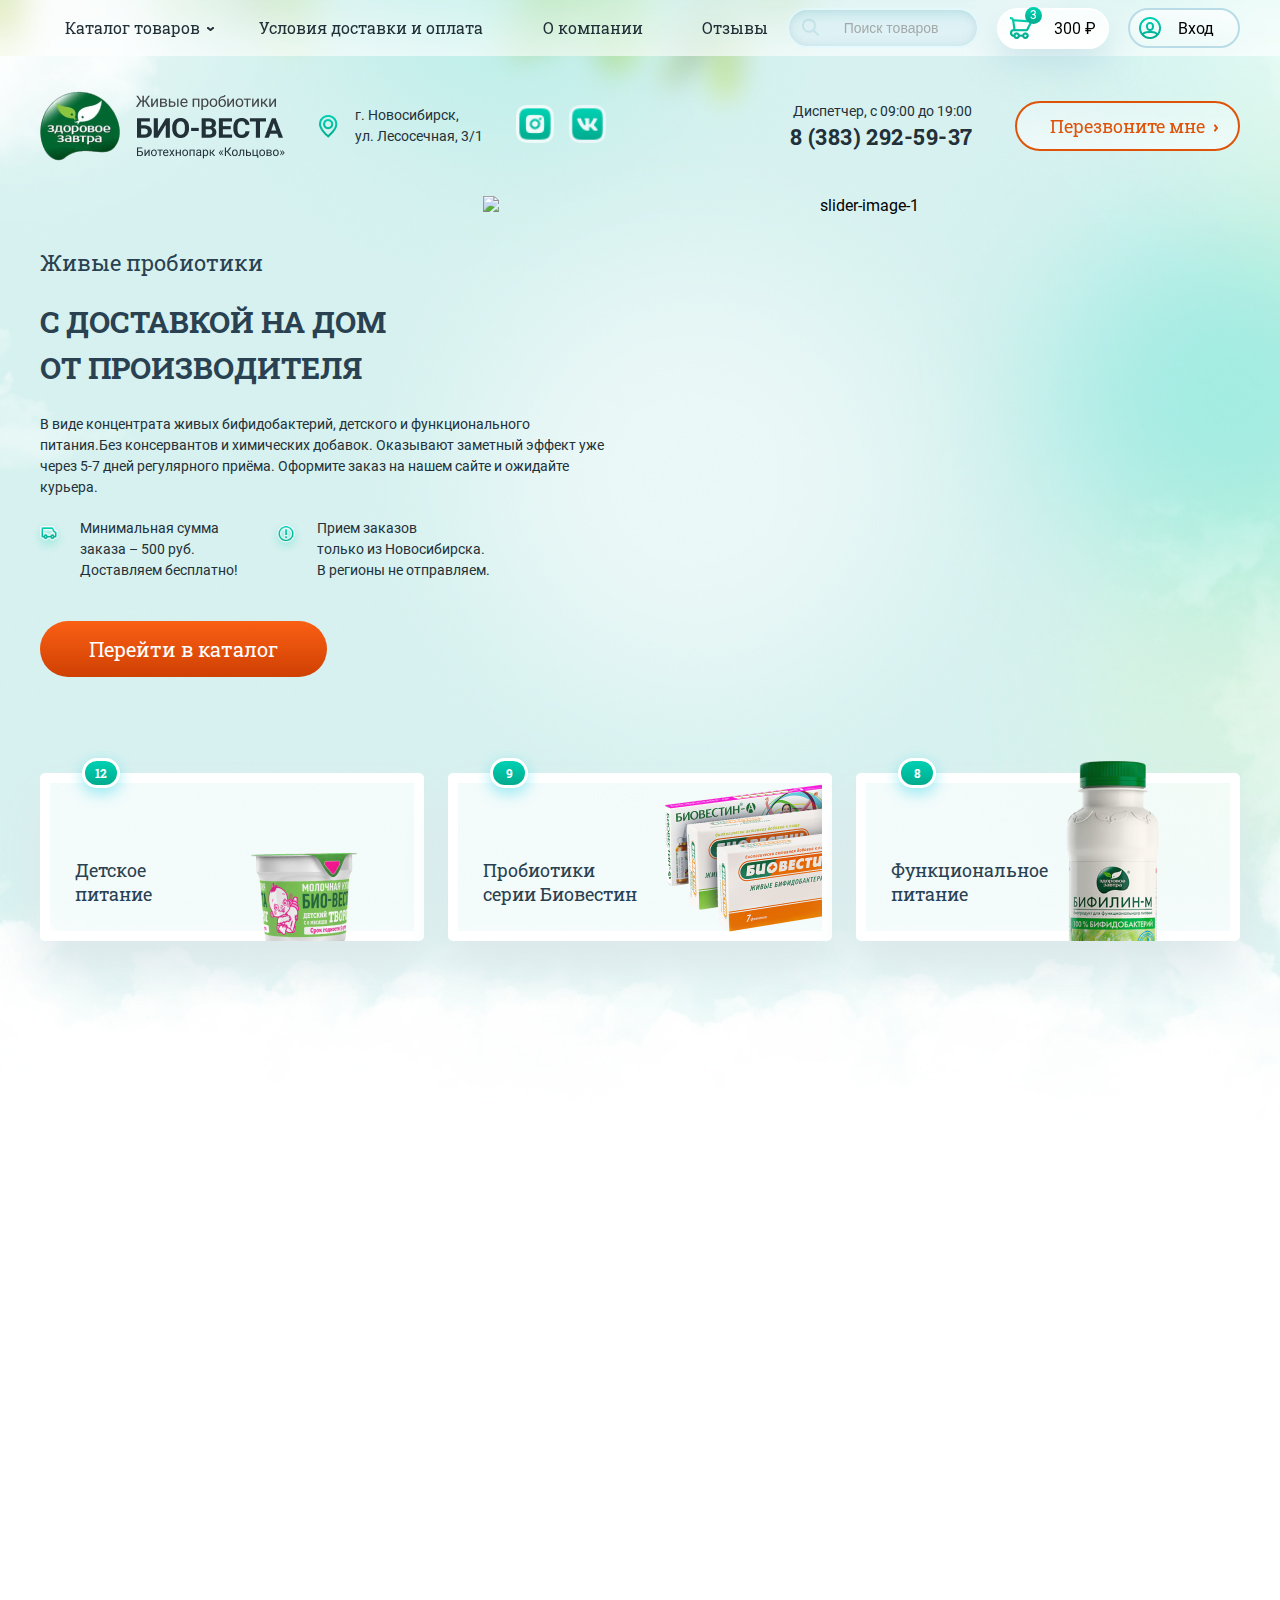
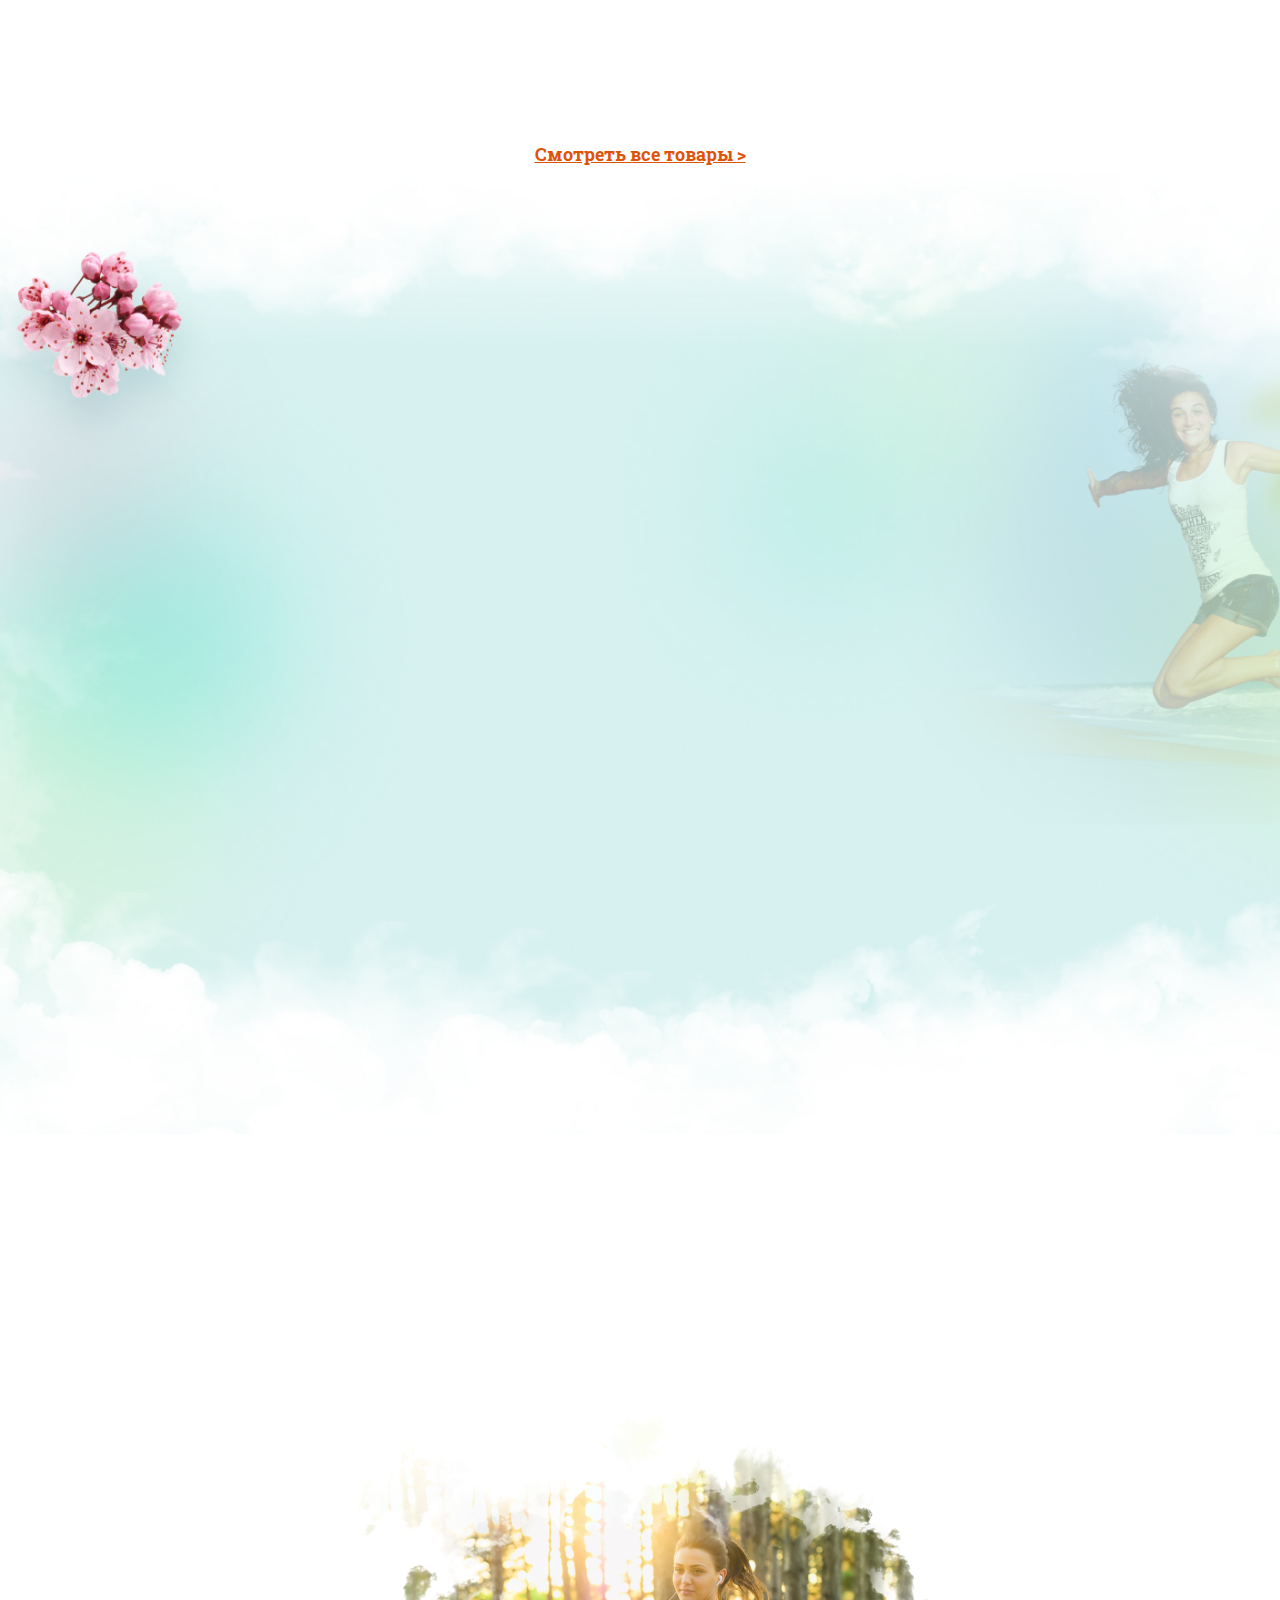
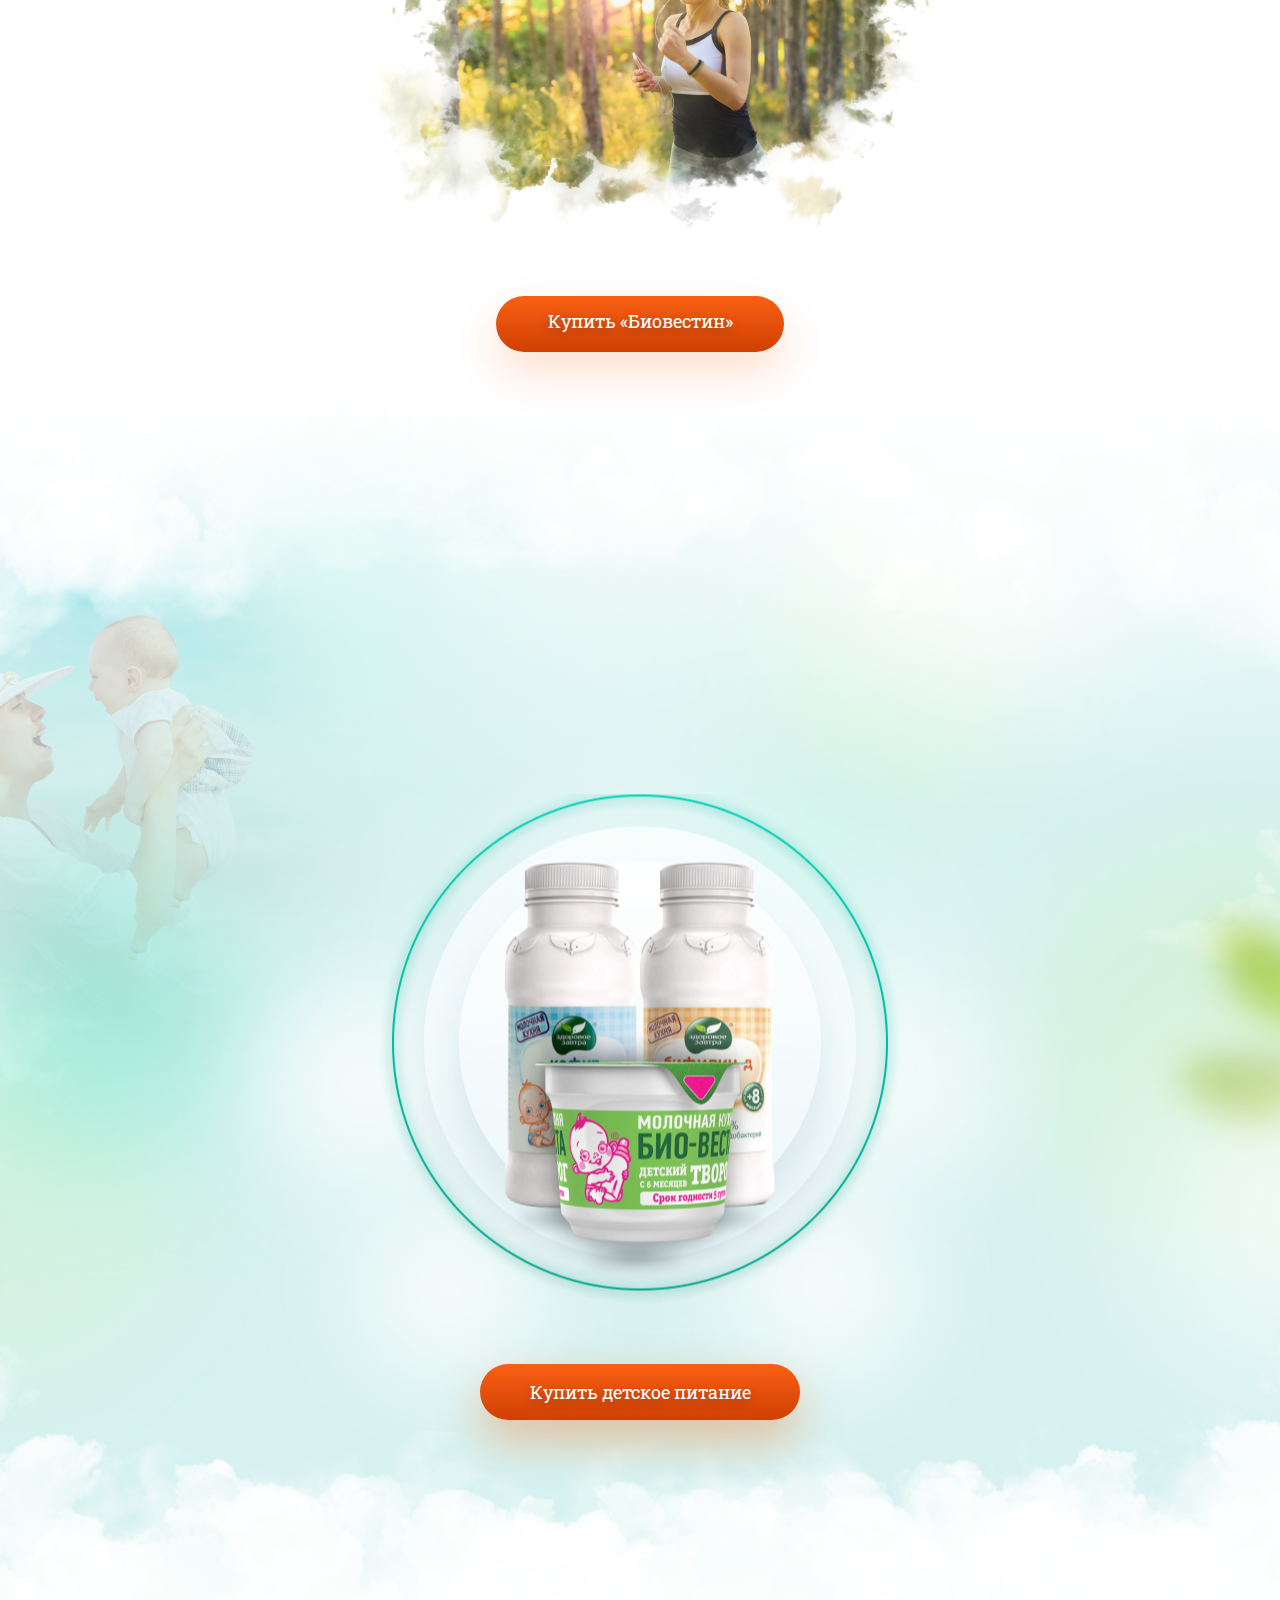
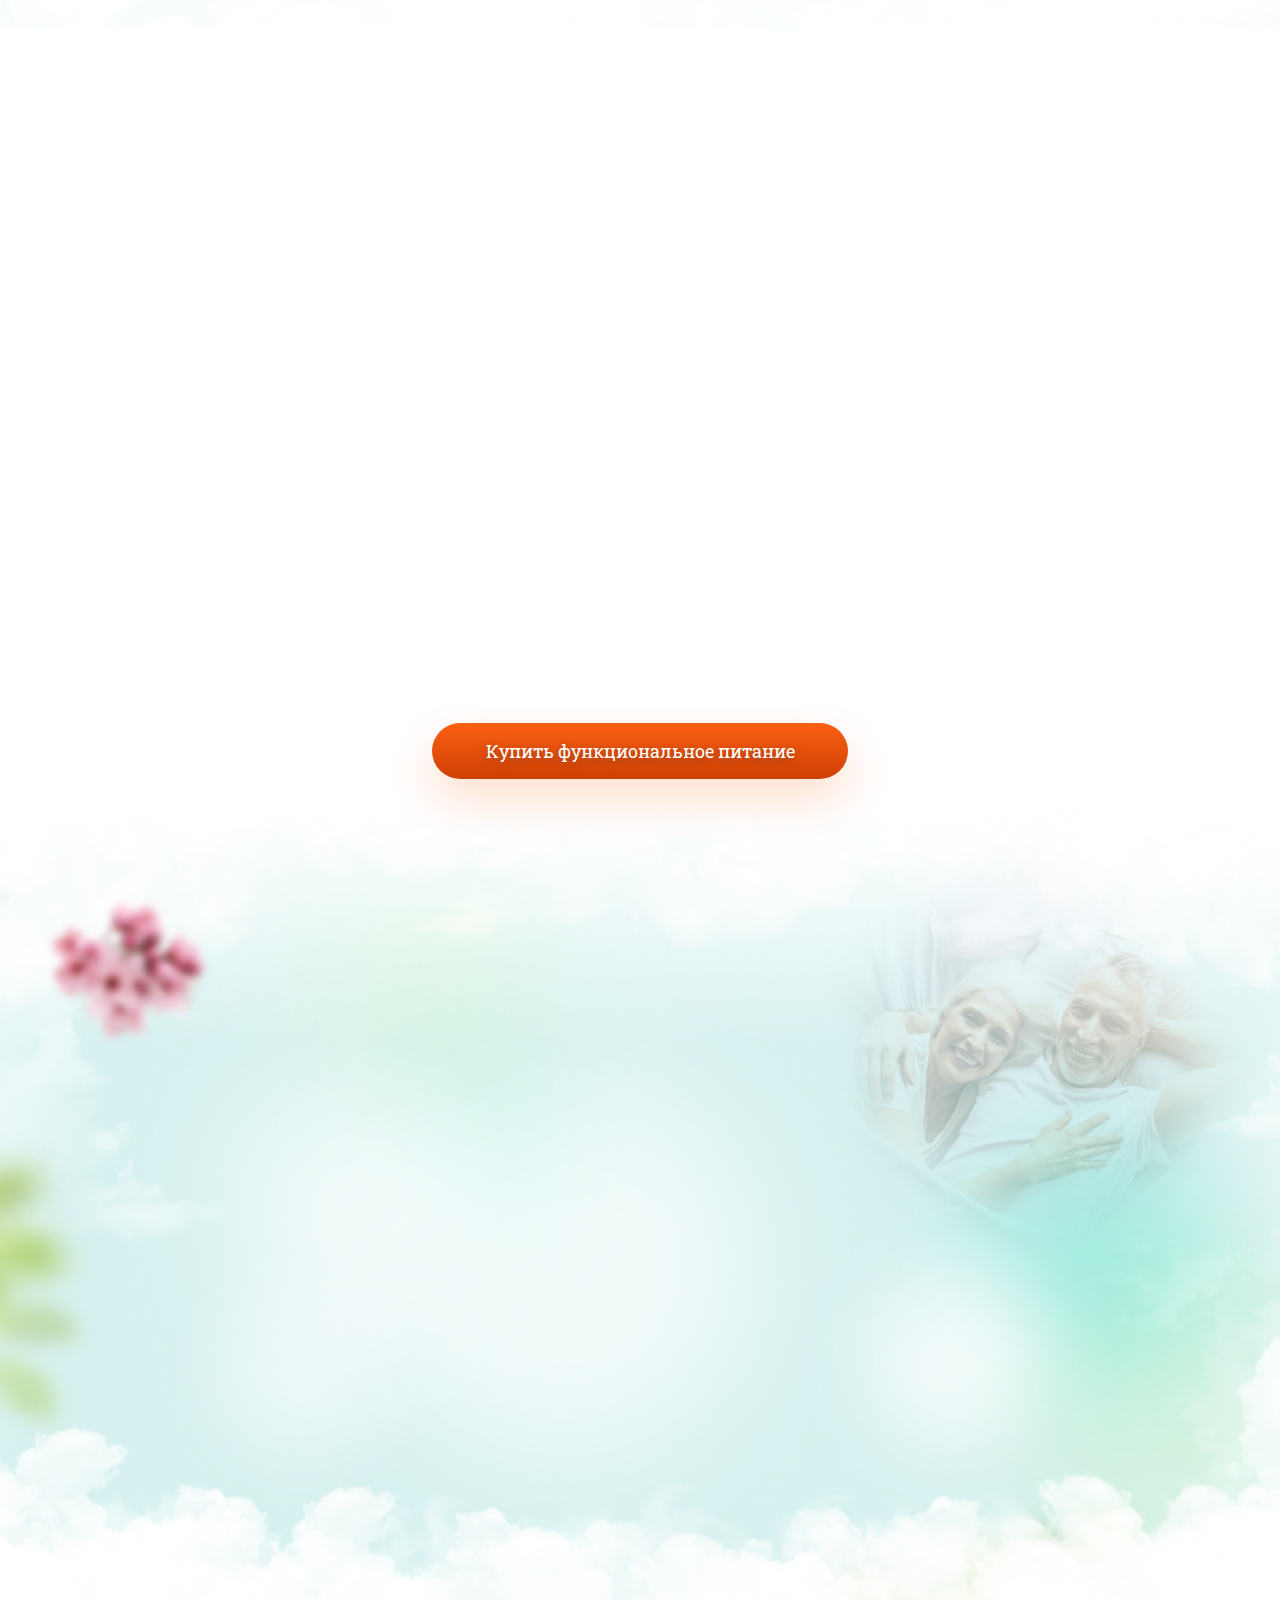
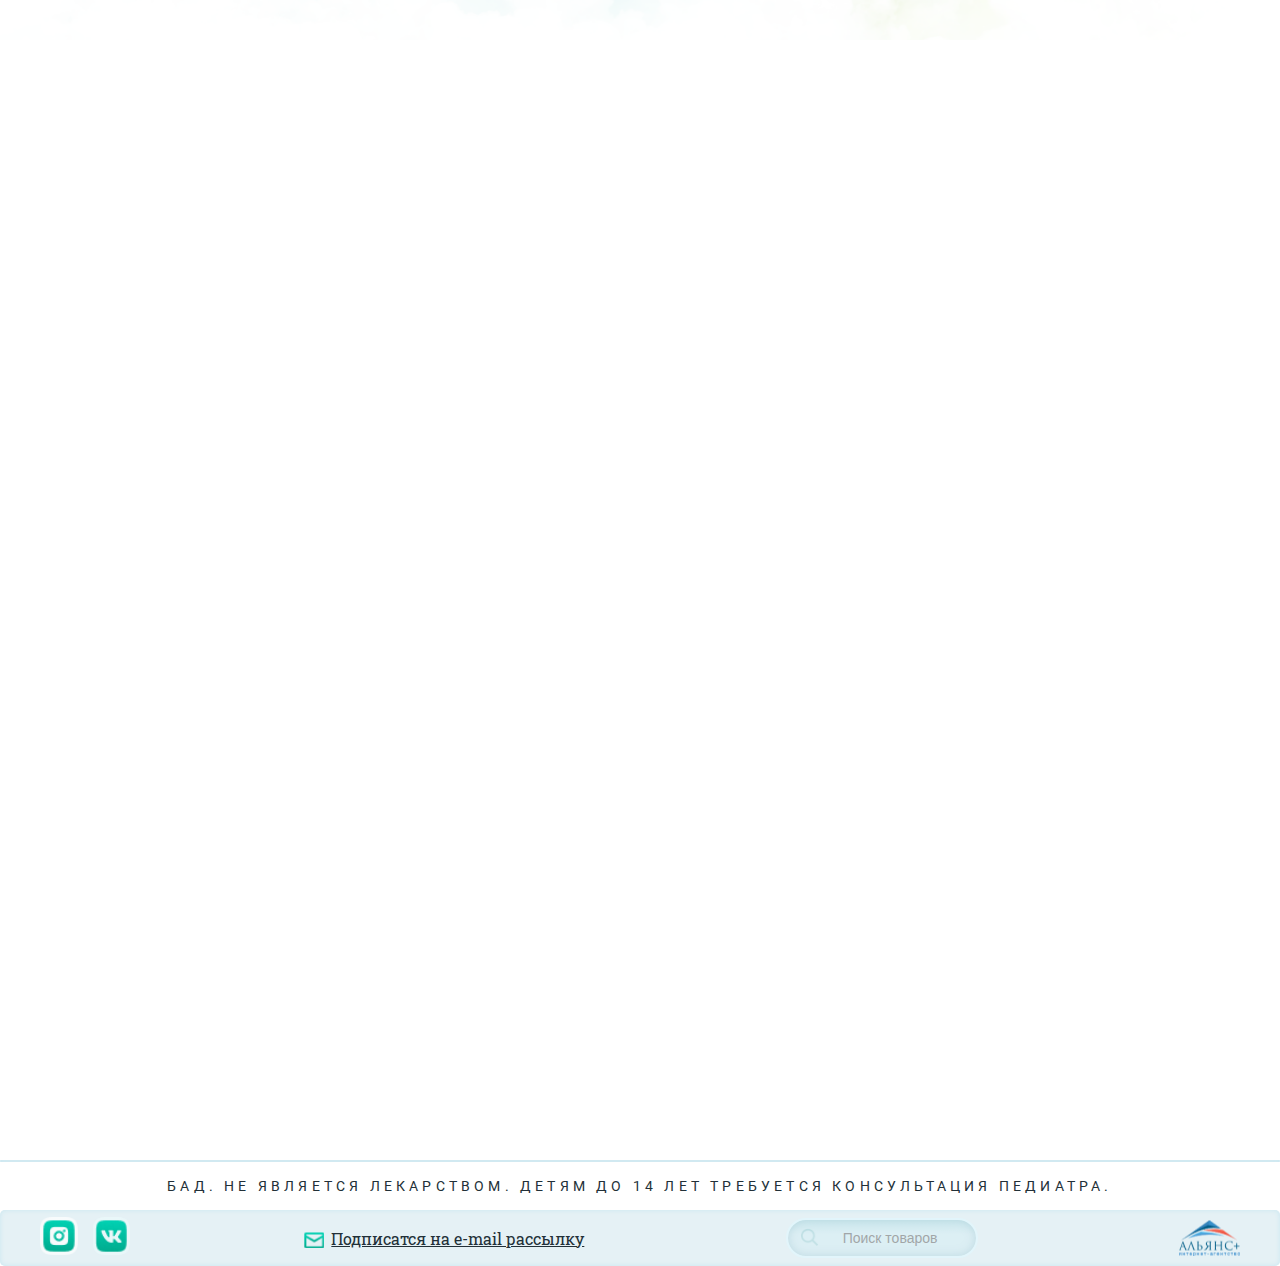
==== commit b77dbb81: "добавлены ссылки, перенесено сабменю" ====
--- a/index.html
+++ b/index.html
@@ -57,8 +57,15 @@
             </div>
             <div class="hidden_footer">
                 <div class="social_icons">
-                    <img src="./Images/Header/Instagram_white_icon.png" alt="insta">
-                    <img src="./Images/Header/vk_white_icon.png" alt="vk">
+                    <a href="#">
+                        <img src="./Images/Header/Instagram_icon.png" class="instagram" alt="instagram">
+                        <p class="our insta">Наш Instagram</p>
+                    </a>
+                    
+                    <a href="#">
+                        <img src="./Images/Header/VK_icon.png" class="vk" alt="vkontakte">
+                        <p class="our vkontakte">Наш Вконтакте</p>
+                    </a>
                 </div>
                 <img src="./Images/Header/Aliance_white.png" alt="Alianse+" class="aliance">
             </div>
@@ -72,9 +79,9 @@
                     <div class="bridge"></div>
                     <div class="header">
                         <div class="number">В корзине 3 товара</div>
-                        <a href="#" class="order">Оформить заказ</a>
-                    </div>
-                    <div class="hidden_cart_item">
+                        <a href="cart.html" class="order">Оформить заказ</a>
+                    </div>
+                    <div class="#">
                         <img src="./Images/Header/hidden_cart_image.png" alt="good">
                         <div class="name">
                             Тонус питьевой «Яблоко-Груша», 200 гр
@@ -127,18 +134,26 @@
                     <div class="clear_cart">Очистить корзину</div>
                 </div>
                 <!-- конец скрытой корзины -->
+                            <!-- Скрытое сабменю -->
+            <ul class="sub-menu">
+                <li><a href="#" class="sub-menu_catalog">Каталог товаров<div class="arrow"></div></a></li>
+                <li><a href="#">Детское питание</a></li>
+                <li><a href="#">Пробиотики серии Биовестин</a></li>
+                <li><a href="#">Функциональное питание</a></li>
+            </ul>
+            <!-- Конец скрытого сабменю  -->
             </div>
             <div class="top-menu">
                 <div class="top-menu_wrapper">
                     <ul class="main-menu">
                         <li>
                           <a href="#" class="main-menu_catalog">Каталог товаров<div class="arrow_default"></div></a>
-                          <ul class="sub-menu">
+                          <!-- <ul class="sub-menu">
                             <li><a href="#" class="sub-menu_catalog">Каталог товаров<div class="arrow"></div></a></li>
                             <li><a href="#">Детское питание</a></li>
                             <li><a href="#">Пробиотики серии Биовестин</a></li>
                             <li><a href="#">Функциональное питание</a></li>
-                          </ul>
+                          </ul> -->
                         </li>
                         <li><a href="#">Условия доставки и оплата</a></li>
                         <li><a href="#">О компании</a></li>
@@ -174,8 +189,15 @@
                         <p class="city">г. Новосибирск,<br> ул. Лесосечная, 3/1</p>
                     </div>
                     <div class="social_icons">
-                        <a href="#"><img src="./Images/Header/Instagram_icon.png" alt="instagram"></a>
-                        <a href="#"><img src="./Images/Header/VK_icon.png" alt="vkontakte"></a>
+                        <a href="#">
+                            <img src="./Images/Header/Instagram_icon.png" class="instagram" alt="instagram">
+                            <p class="our insta">Наш Instagram</p>
+                        </a>
+                        
+                        <a href="#">
+                            <img src="./Images/Header/VK_icon.png" class="vk" alt="vkontakte">
+                            <p class="our vkontakte">Наш Вконтакте</p>
+                        </a>
                     </div>
                     <div class="callback">
                         <div class="descr">
@@ -234,7 +256,7 @@
                                 <div class="descr">Прием заказов<br> только из Новосибирска. <br>В регионы не отправляем.</div>
                             </div>
                         </div>
-                        <a href="#" class="to_catalog">
+                        <a href="catalog.html" class="to_catalog">
                             Перейти в каталог
                         </a>
                     </article>
@@ -261,7 +283,7 @@
                                 <div class="descr">Прием заказов<br> только из Новосибирска. <br>В регионы не отправляем.</div>
                             </div>
                         </div>
-                        <a href="#" class="to_catalog">
+                        <a href="catalog.html" class="to_catalog">
                             Перейти в каталог
                         </a>
                     </article>
@@ -288,7 +310,7 @@
                                 <div class="descr">Прием заказов<br> только из Новосибирска. <br>В регионы не отправляем.</div>
                             </div>
                         </div>
-                        <a href="#" class="to_catalog">
+                        <a href="catalog.html" class="to_catalog">
                             Перейти в каталог
                         </a>
                     </article>
@@ -328,9 +350,9 @@
             <div class="header revealator-fade revealator-once">Хиты продаж</div>
             <div class="hits_slider revealator-fade revealator-duration10 revealator-once">
                 <div class="hits_slider_wrapper">
-                        <div href="#" class="hits_slider_item">
+                    <div class="hits_slider_item">
                             <div class="hit">Хит</div>
-                            <a href="#">
+                            <a href="product.html">
                                 <img class="card_image" src="./Images/Hits/slider_img_1.png" alt="1image">
                             <p class="name">Биовестин, 12 мл,</p>
                             <p class="descr">28 шт в упаковке</p>
@@ -342,16 +364,16 @@
                                     <p class='itemsNumber'>1</p>
                                     <div src="./Images/Hits/plus.png" alt="plus" class='img plus'></div>
                                 </div>
-                                <a href="#" class="toBasket">
+                                <a href="cart.html" class="toBasket">
                                     <img src="./Images/Hits/Cart_button_icon.png" alt="cart">
                                     <p>В корзину</p> 
                                 </a>
                             </div>
-                        </div>
+                    </div>
 
                     <div class="hits_slider_item">
                         <div class="hit">Хит</div>
-                        <a href="#">
+                        <a href="product.html">
                             <img class="card_image" src="./Images/Hits/slider_img_2.png" alt="1image">
                             <p class="name">Биовестин-Лакто,</p>
                             <p class="descr">12 мл, 7 шт в упаковке</p>
@@ -364,7 +386,7 @@
                                 <p class='itemsNumber'>1</p>
                                 <div src="./Images/Hits/plus.png" alt="plus" class='img plus'></div>
                             </div>
-                            <a href="#" class="toBasket">
+                            <a href="cart.html" class="toBasket">
                                 <img src="./Images/Hits/Cart_button_icon.png" alt="cart">
                                 <p>В корзину</p> 
                             </a>
@@ -372,7 +394,7 @@
                     </div>
                     <div class="hits_slider_item">
                         <div class="hit">Хит</div>
-                        <a href="#">
+                        <a href="product.html">
                             <img class="card_image" src="./Images/Hits/slider_img_3.png" alt="1image">
                             <p class="name">Бифилин-М</p>
                             <p class="descr">без добавок, 200 гр.</p>
@@ -385,7 +407,7 @@
                                 <p class='itemsNumber'>1</p>
                                 <div src="./Images/Hits/plus.png" alt="plus" class='img plus'></div>
                             </div>
-                            <a href="#" class="toBasket">
+                            <a href="cart.html" class="toBasket">
                                 <img src="./Images/Hits/Cart_button_icon.png" alt="cart">
                                 <p>В корзину</p> 
                             </a>
@@ -393,7 +415,7 @@
                     </div>
                     <div class="hits_slider_item">
                         <div class="hit">Хит</div>
-                        <a href="#">
+                        <a href="product.html">
                             <img class="card_image" src="./Images/Hits/slider_img_4.png" alt="1image">
                             <p class="name">Бифилин-М</p>
                             <p class="descr">сладкий, 200 гр</p>
@@ -405,7 +427,7 @@
                                 <p class='itemsNumber'>1</p>
                                 <div src="./Images/Hits/plus.png" alt="plus" class='img plus'></div>
                             </div>
-                            <a href="#" class="toBasket">
+                            <a href="cart.html" class="toBasket">
                                 <img src="./Images/Hits/Cart_button_icon.png" alt="cart">
                                 <p>В корзину</p> 
                             </a>
@@ -582,7 +604,7 @@
                          причину аллергии</p>
                 </div>
             </div>
-            <a href="#" class="to_catalog revealator-slidedown revealator-once revealator-duration10">
+            <a href="catalog.html" class="to_catalog revealator-slidedown revealator-once revealator-duration10">
                 Перейти в каталог
             </a>
         </div>
@@ -1049,8 +1071,15 @@
         <div class="bottom">
             <div class="bottom_wrapper">
                 <div class="social_icons">
-                    <a href="#"><img src="./Images/Header/Instagram_icon.png" alt="instagram"></a>
-                    <a href="#"><img src="./Images/Header/VK_icon.png" alt="vkontakte"></a>
+                    <a href="#">
+                        <img src="./Images/Header/Instagram_icon.png" class="instagram" alt="instagram">
+                        <p class="our insta">Наш Instagram</p>
+                    </a>
+                    
+                    <a href="#">
+                        <img src="./Images/Header/VK_icon.png" class="vk" alt="vkontakte">
+                        <p class="our vkontakte">Наш Вконтакте</p>
+                    </a>
                 </div>
                 <a href="#" class="subscribe">Подписатся на e-mail рассылку</a>
                 <div class="search_input">
--- a/css/style.css
+++ b/css/style.css
@@ -299,6 +299,77 @@
     cursor: pointer;
 }
 
+/* Скрытое сабменю */
+header .h_c_w .sub-menu li a.sub-menu_catalog {
+    color: #DF5309;
+}
+
+header .h_c_w li .arrow_default {
+    background: url('../Images/Header/Arrow_default.png') no-repeat center center;
+    display: block;
+    width: 10px;
+    height: 10px;
+    position: absolute;
+    right: -15px;
+    top: 8px;
+}
+
+header .h_c_w .sub-menu li a.sub-menu_catalog .arrow {
+    background: url('../Images/Header/Arrow_clicked.png') no-repeat center center;
+    display: block;
+    width: 10px;
+    height: 10px;
+    position: absolute;
+    right: -15px;
+    top: 8px;
+}
+
+
+header .h_c_w .sub-menu {
+    padding: 0;
+    margin: 0;
+    padding-top: 4px;
+    padding-left: 23px;
+    padding-right: 15px;
+    margin-left: 0;
+    display: none;
+    position: absolute;
+    width: 191px;
+    height: 224px;
+    left: 0px;
+    top: 0px;
+    background: linear-gradient(180deg, #FFFFFF 0%, #ECF7FA 100%);
+    border: 2px solid #FFFFFF;
+    box-sizing: border-box;
+    box-shadow: 0px 6px 10px rgba(24, 47, 68, 0.3);
+    border-radius: 0px 0px 5px 5px;
+    flex-direction: column;
+    justify-content: space-around;
+    align-items: flex-start;
+    z-index: 2;
+    list-style: none;
+}
+header .h_c_w  .sub-menu:hover {
+    cursor: pointer;
+}
+
+header .h_c_w .sub-menu li a {
+    margin-bottom: 10px;
+    text-align: left;
+    position: relative;
+    font-family: 'Roboto Slab', sans-serif;
+    font-style: normal;
+    font-weight: normal;
+    font-size: 16px;
+    line-height: 21px;
+    color: #223038;
+}
+header .h_c_w .sub-menu li a:hover {
+    cursor: pointer;
+    color: #DF5309;
+}
+
+/* Скрытое сабменю */
 header .top-menu {
     width: 100%;
     margin: 0 auto;
@@ -543,7 +614,6 @@
     display: flex;
     justify-content: space-between;
     align-items: center;
-    
 }
 
 header .bottom_info .bottom_info_wrapper .city_selector {
@@ -574,11 +644,31 @@
     height: 38px;
 }
 
-header .bottom_info .bottom_info_wrapper .social_icons img:hover {
-   
-    animation-duration: 0.3s;
-    box-shadow: 0px 0px 8px 8px #aaaaaa;
-    border-radius: 20%;
+.social_icons a {
+    position: relative;
+}
+.social_icons a p.our {
+    width: 120px;
+    height: 20px;
+    position: absolute;
+    display: none;
+    top: -34px;
+    left: -40px;
+    background: #EEF8FB;
+    box-shadow: 0px 3px 10px rgba(31, 59, 84, 0.15);
+    border-radius: 7px;
+    font-style: normal;
+    font-weight: normal;
+    font-size: 12px;
+    line-height: 14px;
+    color: #4C6579;
+    text-align: center;
+    align-items: center;
+    justify-content: center;
+}
+
+.social_icons img:hover~p.our {
+    display: flex;
 }
 
 header .bottom_info .bottom_info_wrapper .callback {
@@ -1491,7 +1581,6 @@
 }
 
 .regular_intake {
-    min-height: 1144px;
     background: url('../Images/regular_intake/regular_bg.jpg') no-repeat center center;
     -moz-background-size: cover;
     -webkit-background-size: cover;
@@ -1504,6 +1593,8 @@
 .regular_intake .wrapper {
     position: relative;
     padding-top: 221px;
+    padding-bottom: 100px;
+    box-sizing: border-box;
 }
 
 .regular_intake .wrapper .header {
@@ -1525,7 +1616,6 @@
     line-height: 34px;
     text-align: center;
     color: #223038;
-    margin-top: 127px;
     display: none;
 }
 .regular_intake .wrapper .header_small {
@@ -2893,12 +2983,6 @@
     height: 38px;
 }
 
-footer .bottom .bottom_wrapper .social_icons img:hover {
-   
-    animation-duration: 0.3s;
-    box-shadow: 0px 0px 8px 8px #aaaaaa;
-    border-radius: 20%;
-}
 
 footer .bottom .bottom_wrapper .subscribe {
     font-family: 'Roboto Slab', sans-serif;
@@ -2980,6 +3064,8 @@
     -moz-background-size: cover;
     -o-background-size: cover;
     background-size: cover;
+    z-index: -1;
+    box-shadow: inset 0 -20px 20px 0 white;
 }
 
 .catalog_main {
@@ -2995,7 +3081,7 @@
     width: 100%;
     height: 100%;
     background-color: #ffffff;
-    z-index: -1;
+    z-index: -2;
 }
 
 .catalog_main .wrapper {
@@ -3045,18 +3131,22 @@
     display: flex;
     justify-content: space-between;
     background-color: #ffffff;
+    padding-bottom: 30px;
+    box-sizing: border-box;
 }
 
 .catalog_main .wrapper .container .side_panel {
     position: relative;
     display: flex;
     width: 280px;
-    flex-wrap: wrap;
+    flex-direction: column;
+    justify-content: flex-start;
+    align-items: flex-start;
 }
 
 .catalog_main .wrapper .container .side_panel .side_categories {
     width: 280px;
-    height: 272px;
+    height: 305px;
     left: 352px;
     top: 432px;
     background: linear-gradient(180deg, #00D1B3 0%, #00AB8E 100%);
@@ -3076,15 +3166,16 @@
     min-height: 52px;
     padding-left: 48px;
     box-sizing: border-box;
-
-}
+    border-radius: 5px;
+}
+
 
 .catalog_main .wrapper .container .side_panel .side_categories hr {
     width: 280px;
     height: 4px;
     border: none;
     background: url('../Images/Catalog/Divider_categories.png') no-repeat center center;
-    transform: translateX(-64px);
+    transform: translateX(-24px);
 }
 
 .catalog_main .wrapper .container .side_panel .side_categories input {
@@ -3094,7 +3185,7 @@
     position: absolute;
     width: 20px;
     height: 20px;
-    left: -30px;
+    left: 10px;
     top: 2px;
 
 }
@@ -3126,12 +3217,10 @@
     box-sizing: border-box;
     box-shadow: 0px 0px 5px 2px #FFFFFF;
 }
-.catalog_main .wrapper .container .side_panel .side_categories input[type="radio"]:checked  .catalog_main .wrapper .container .side_panel .side_categories .category_item {
-    background-color: #ffffff;
-}
+
 
 .catalog_main .wrapper .container .side_panel .side_categories label {
-
+    width: 100%;
     font-family: 'Roboto Slab', sans-serif;
     font-style: normal;
     font-weight: normal;
@@ -3139,7 +3228,10 @@
     line-height: 26px;
     color: #FFFFFF;
     position: relative;
-    
+}
+
+.catalog_main .wrapper .container .side_panel .side_categories label:hover {
+    cursor: pointer;
 }
 
 .catalog_main .wrapper .container .side_panel .subscribe_side_panel {
@@ -3218,7 +3310,11 @@
     display: flex;
     flex-wrap: wrap;
     justify-content: flex-start;
-
+    
+}
+.catalog_main .wrapper .container .side_panel .marks .mark {
+    margin-right: 10px;
+    margin-bottom: 10px;
 }
 .catalog_main .wrapper .container .side_panel .marks .hit {
     width: 59px;
@@ -3252,4 +3348,1729 @@
     cursor: pointer;
 }
 
-/* Конец стилизации каталога */+.catalog_main .wrapper .container .side_panel .marks .sales {
+    width: 66px;
+    height: 32px;
+    background: #F5A3B7;
+    border-radius: 19px;
+    font-style: normal;
+    font-weight: normal;
+    font-size: 14px;
+    line-height: 32px;
+    text-align: center;
+    color: #FFFFFF;
+}
+.catalog_main .wrapper .container .side_panel .marks .sales:hover {
+    cursor: pointer;
+}
+.catalog_main .wrapper .container .side_panel .marks .new {
+    width: 82px;
+    height: 32px;
+    background: #7CBDC9;
+    border-radius: 19px;
+    font-style: normal;
+    font-weight: normal;
+    font-size: 14px;
+    line-height: 32px;
+    text-align: center;
+    color: #FFFFFF;
+}
+.catalog_main .wrapper .container .goods_wrapper {
+    width: 100%;
+    display: flex;
+    justify-content: flex-start;
+    align-items: flex-start;
+    flex-wrap: wrap; 
+}
+/* Стилизация карточки товара */
+.catalog_main .wrapper .container .goods_wrapper .goods_item {
+    margin: 0 auto;
+    display: block !important;
+    width: 280px !important;
+    text-align: center;
+    border: 3px solid rgba(219, 236, 240, 0.7);
+    box-sizing: border-box;
+    border-radius: 5px;
+    padding: 33px 22px 22px 22px;
+    position: relative;
+    margin-bottom: 32px;
+}
+.catalog_main .wrapper .container .goods_wrapper .goods_item .card_image {
+    width: 234px;
+    height: auto;
+    display: block;
+    margin: 0 auto;
+    margin-right: 0;
+}
+
+.catalog_main .wrapper .container .goods_wrapper .goods_item:hover {
+    background: #E9F6FA;
+}
+
+.catalog_main .wrapper .container .goods_wrapper .goods_item .hit {
+    display: block;
+    position: absolute;
+    width: 45px;
+    height: 23px;
+    left: 16px;
+    top: 0px;
+    background: #F5A883;
+    border-radius: 12px;
+    font-style: normal;
+    font-weight: normal;
+    font-size: 12px;
+    line-height: 23px;
+    color: #FFFFFF;
+    text-align: center;
+}
+.catalog_main .wrapper .container .goods_wrapper .goods_item .natural {
+    display: block;
+    position: absolute;
+    width: 122px;
+    height: 23px;
+    left: 16px;
+    top: 0px;
+    background: #B5BF6E;
+    border-radius: 12px;
+    font-style: normal;
+    font-weight: normal;
+    font-size: 12px;
+    line-height: 23px;
+    color: #FFFFFF;
+    text-align: center;
+}
+.catalog_main .wrapper .container .goods_wrapper .goods_item .sales {
+    display: block;
+    position: absolute;
+    width: 59px;
+    height: 23px;
+    left: 16px;
+    top: 0px;
+    background: #F5A3B7;
+    border-radius: 12px;
+    font-style: normal;
+    font-weight: normal;
+    font-size: 12px;
+    line-height: 23px;
+    color: #FFFFFF;
+    text-align: center;
+}
+.catalog_main .wrapper .container .goods_wrapper .goods_item .new {
+    display: block;
+    position: absolute;
+    width: 82px;
+    height: 23px;
+    left: 16px;
+    top: 0px;
+    background: #7CBDC9;
+    border-radius: 12px;
+    font-style: normal;
+    font-weight: normal;
+    font-size: 12px;
+    line-height: 23px;
+    color: #FFFFFF;
+    text-align: center;
+}
+
+.catalog_main .wrapper .container .goods_wrapper .goods_item p.name,
+.catalog_main .wrapper .container .goods_wrapper .goods_item p.descr {
+    font-family: 'Roboto Slab', sans-serif;
+    font-style: normal;
+    font-weight: normal;
+    font-size: 16px;
+    line-height: 16px;
+    margin: 0;
+    color: #223038;
+    display: block;
+    min-height: 33px;
+    text-align: left;
+}
+.catalog_main .wrapper .container .goods_wrapper .goods_item p.name {
+    margin-top: 32px;
+}
+
+.catalog_main .wrapper .container .goods_wrapper .goods_item p.price {
+    font-family: 'Roboto Slab', sans-serif;
+    font-style: normal;
+    font-weight: bold;
+    font-size: 24px;
+    line-height: 32px;
+    color: #223038;
+    margin-top: 0px;
+    text-align: left;
+}
+
+.catalog_main .wrapper .container .goods_wrapper .goods_item .bottom {
+    display: flex;
+    justify-content: space-around;
+    align-items: center;
+}
+
+.catalog_main .wrapper .container .goods_wrapper .goods_item .bottom .quantity {
+    width: 64px;
+    height: 40px;
+    display: flex;
+    align-items: center;
+    justify-content: space-around;
+    border: 3px solid #E6F2F5;
+    box-sizing: border-box;
+    border-radius: 5px;
+    margin: 0;
+}
+
+.catalog_main .wrapper .container .goods_wrapper .goods_item .bottom .quantity p {
+    font-family: 'Roboto Slab', sans-serif;
+    font-style: normal;
+    font-weight: normal;
+    font-size: 14px;
+    line-height: 18px;
+    text-align: center;
+    color: #4C6579;
+}
+
+.catalog_main .wrapper .container .goods_wrapper .goods_item .bottom .quantity .img.minus {
+    width: 18px;
+    height: 28px;
+    background: url('../Images/Hits/minus.png') no-repeat center center;
+}
+.catalog_main .wrapper .container .goods_wrapper .goods_item .bottom .quantity .img.plus {
+    width: 18px;
+    height: 28px;
+    background: url('../Images/Hits/plus.png') no-repeat center center;
+}
+.catalog_main .wrapper .container .goods_wrapper .goods_item .bottom .quantity .img.plus:hover {
+    cursor: pointer;
+    background:rgba(223, 83, 9, 0.15) url('../Images/Hits/plus.png') no-repeat center center;
+}
+.catalog_main .wrapper .container .goods_wrapper .goods_item .bottom .quantity .img.minus:hover {
+    cursor: pointer;
+    background:rgba(223, 83, 9, 0.15) url('../Images/Hits/minus.png') no-repeat center center;
+}
+
+.catalog_main .wrapper .container .goods_wrapper .goods_item .bottom .toBasket {
+    width: 152px;
+    height: 40px;
+    box-sizing: border-box;
+    background: linear-gradient(180deg, #FA6014 0%, #CF4003 100%);
+    box-shadow: 0px 10px 20px rgba(244, 94, 0, 0.15);
+    border-radius: 20px;
+    display: flex;
+    justify-content: space-around;
+    align-items: center;
+    margin: 0;
+    padding-left: 4px;
+    padding-right: 4px;
+}
+
+.catalog_main .wrapper .container .goods_wrapper .goods_item .bottom .toBasket:hover {
+    background: #FF6B22;
+
+}
+
+.catalog_main .wrapper .container .goods_wrapper .goods_item .bottom .toBasket img {
+    display: block;
+    width: 18.21px;
+    height: 17.75px;
+}
+
+.catalog_main .wrapper .container .goods_wrapper .goods_item .bottom .toBasket p {
+    font-family: 'Roboto Slab', sans-serif;
+    font-style: normal;
+    font-weight: normal;
+    font-size: 18px;
+    line-height: 40px;
+
+    text-align: center;
+    color: #FFFFFF;
+    text-shadow: 0px 3px 10px rgba(24, 47, 68, 0.3);
+}
+/* Конец стилизации карточки товара */
+
+.catalog_main .wrapper .container .pags {
+    width: 328px;
+    height: 32px;
+    position: absolute;
+    right: 13px;
+    bottom: 0px;
+    display: flex;
+    align-items:center;
+    justify-content: space-between;
+}
+.catalog_main .wrapper .container .pags .pag_item {
+    width: 32px;
+    height: 32px;
+    line-height: 28px;
+    border: 2px solid #DEEAED;
+    box-sizing: border-box;
+    border-radius: 5px;
+    text-align: center;
+
+}
+/* МОбильные категории */
+.catalog_main .wrapper .categories_mobile {
+    margin-bottom: 20px;
+    display: none;
+}
+.catalog_main .wrapper .categories_mobile:hover {
+    cursor: pointer;
+}
+.catalog_main .wrapper .categories_mobile .category_item {
+    position: relative;
+    display: flex;
+    align-items: center;
+    width: 248px;
+    height: 40px;
+    padding-left: 58px;
+    box-sizing: border-box;
+    border-radius: 5px;
+    width: 272px;
+    background: linear-gradient(180deg, #00D1B3 0%, #00AB8E 100%);
+    border-radius: 31px;
+    margin-left: 20px;
+}
+
+
+.catalog_main .wrapper .categories_mobile .category_item input {
+    display: block;
+    opacity: 0;
+    content: '';
+    position: absolute;
+    width: 20px;
+    height: 20px;
+    left: 10px;
+    top: 5px;
+
+}
+.catalog_main .wrapper .categories_mobile .category_item label {
+
+    font-family: 'Roboto Slab', sans-serif;
+    font-style: normal;
+    font-weight: normal;
+    font-size: 14px;
+    line-height: 40px;
+    color: #FFFFFF;
+    position: relative;    
+}
+.catalog_main .wrapper .categories_mobile .category_item .arrow {
+    width: 2px;
+    height: 5px;
+    position: absolute;
+    right: 20px;
+    top: 5px;
+    color: #ffffff;
+
+}
+
+.catalog_main .wrapper .categories_mobile .category_item label span {
+    content: '';
+    position: absolute;
+    width: 20px;
+    height: 20px;
+    left: -30px;
+    top: 10px;
+    background: url('../Images/Catalog/radio.png') no-repeat center center;
+    border: 1px solid #FFFFFF;
+    border-radius: 50%;
+    box-sizing: border-box;
+    box-shadow: 0px 0px 5px #FFFFFF;
+    
+}
+
+.catalog_main .wrapper .categories_mobile .category_item input[type="radio"]:checked+label span {
+    content: '';
+    position: absolute;
+    width: 20px;
+    height: 20px;
+    left: -30px;
+    top: 10px;
+    background: url('../Images/Catalog/radio_unchecked.png') no-repeat center center;
+    border: 1px solid #FFFFFF;
+    border-radius: 50%;
+    box-sizing: border-box;
+    box-shadow: 0px 0px 5px 2px #FFFFFF;
+}
+/* Конец мобильных категорий */
+/* Скрытые категории */
+.catalog_main .wrapper .categories_hidden {
+    display: none;
+    width: 272px;
+    height:auto;
+    background: linear-gradient(180deg, #00D1B3 0%, #00AB8E 100%);
+    border-radius: 19px;
+    margin-left: 20px;
+    padding-top: 8px;
+    padding-bottom: 8px;
+    margin-bottom: 20px;
+    margin-top: 16px;
+}
+.catalog_main .wrapper .categories_hidden.visible {
+    display: block;
+}
+.catalog_main .wrapper .categories_hidden .category_item {
+    position: relative;
+    display: flex;
+    align-items: center;
+    width: 248px !important;
+    height: 40px;
+    padding-left: 48px;
+    box-sizing: border-box;
+    border-radius: 19px;
+    margin-left: 10px;
+    
+}
+.catalog_main .wrapper .categories_hidden hr {
+    width: 280px;
+    height: 4px;
+    border: none;
+    background: url(../Images/Catalog/Divider_categories.png) no-repeat center center;
+    transform: translateX(-24px);
+}
+
+.catalog_main .wrapper .categories_hidden .category_item input {
+    display: block;
+    opacity: 0;
+    content: '';
+    position: absolute;
+    width: 20px;
+    height: 20px;
+    left: 10px;
+    top: 5px;
+
+}
+.catalog_main .wrapper .categories_hidden .category_item label {
+    width: 100%;
+    display: block;
+    font-family: 'Roboto Slab', sans-serif;
+    font-style: normal;
+    font-weight: normal;
+    font-size: 14px;
+    line-height: 20px;
+    color: #FFFFFF;
+    position: relative;    
+    cursor:pointer;
+}
+
+
+.catalog_main .wrapper .categories_hidden .category_item label span {
+    content: '';
+    position: absolute;
+    width: 20px;
+    height: 20px;
+    left: -30px;
+    top: 0px;
+    background: url('../Images/Catalog/radio.png') no-repeat center center;
+    border: 1px solid #FFFFFF;
+    border-radius: 50%;
+    box-sizing: border-box;
+    box-shadow: 0px 0px 5px #FFFFFF;
+    
+}
+
+.catalog_main .wrapper .categories_hidden .category_item input[type="radio"]:checked+label span {
+    content: '';
+    position: absolute;
+    width: 20px;
+    height: 20px;
+    left: -30px;
+    top: 0px;
+    background: url('../Images/Catalog/radio_unchecked.png') no-repeat center center;
+    border: 1px solid #FFFFFF;
+    border-radius: 50%;
+    box-sizing: border-box;
+    box-shadow: 0px 0px 5px 2px #FFFFFF;
+}
+/* Конец скрытых категорий */
+/* Конец стилизации каталога */
+/* Начало карточки товара */
+.card_main {
+    width: 100%;
+    position: relative;
+    margin: 0 auto;
+    padding-top: 30px;
+    box-sizing: border-box;
+}
+
+.card_main .background {
+    position: absolute;
+    width: 100%;
+    height: 100%;
+    background-color: #ffffff;
+    z-index: -2;
+}
+
+.card_main .wrapper {
+    max-width: 1200px;
+    box-sizing: border-box;
+    padding-top: 0px;
+    margin: 0 auto;
+    position: relative;
+}
+
+.card_main .wrapper .breadcrumbs {
+    font-style: normal;
+    font-weight: normal;
+    font-size: 14px;
+    line-height: 21px;
+    color: #333D4D;
+    margin-bottom: 50px;
+}
+.card_main .wrapper .back_to_catalog {
+    display: none;
+    width: 154.4px;
+    height: 24px;
+    background: linear-gradient(180deg, #FFFFFF 0%, #ECF7FA 100%);
+    border: 2px solid #FFFFFF;
+    box-sizing: border-box;
+    border-radius: 23px;
+    font-style: normal;
+    font-weight: normal;
+    font-size: 14px;
+    line-height: 16px;
+    align-items: center;
+    justify-content: center;
+    color: #223038;
+    padding-left: 20px;
+    padding-right: 10px;
+    position: relative;
+    margin-bottom: 23px;
+    margin-left: 24px;
+}
+.card_main .wrapper .back_to_catalog:hover {
+    cursor: pointer;
+}
+.card_main .wrapper .back_to_catalog::before {
+    content:'❮';
+    width: 4px;
+    height: 6px;
+    position: absolute;
+    left: 10px;
+    top: 2px;
+    color: #00D1B3;
+}
+
+.card_main .wrapper .header {
+    font-family: 'Roboto Slab', sans-serif;
+    font-style: normal;
+    font-weight: bold;
+    font-size: 30px;
+    line-height: 46px;
+    text-transform: uppercase;
+    color: #333D4D;
+    text-align: left;
+    margin-left: 24px;
+    position: relative;
+    margin-bottom: 101px;
+}
+
+.card_main .wrapper .header::before {
+    content: "";
+    position: absolute;
+    width: 4px;
+    height: 24px;
+    background: linear-gradient(180deg, #00D1B3 0%, #00AB8E 100%);
+    border-radius: 31px;
+    left: -20px;
+    top: 10px;
+}
+
+.card_main .wrapper .container {
+    width: 100%;
+    display: flex;
+    justify-content: space-between;
+    background-color: #ffffff;
+    padding-bottom: 30px;
+    box-sizing: border-box;
+}
+.card_main .wrapper .container .left {
+    width: 384px;
+    display: flex;
+    flex-direction: column;
+    justify-content: flex-start;
+}
+.card_main .wrapper .container .left .card_slider_wrapper {
+    width: 384px;
+    position: relative;
+    margin-bottom: 40px;
+}
+.card_main .wrapper .container .left .card_slider_wrapper .slick-prev {
+    left: 0;
+}
+.card_main .wrapper .container .left .card_slider_wrapper .slick-next {
+    right: 0;
+}
+.card_main .wrapper .container .slick-dots li button:before {
+    content: '';
+    width: 12px;
+    height: 12px;
+    border: 2px solid #00AB8E;
+    background-color: #ffffff;
+    border-radius: 35%;
+}
+.card_main .wrapper .container .slick-dots li.slick-active button:before {
+    background-color: #00AB8E;
+}
+.card_main .wrapper .container .left .card_slider_wrapper img {
+    width: 286px;
+    margin: 0 auto;
+}
+.card_main .wrapper .container .left .card_slider_wrapper .card_image_wrapper .sales {
+    width: 88px;
+    height: 32px;
+    top: 0;
+    position: absolute;
+    background: #F5A3B7;
+    border-radius: 32px;
+    font-style: normal;
+    font-weight: normal;
+    font-size: 14px;
+    line-height: 32px;
+    text-align: center;
+    color: #FFFFFF;
+    z-index: 2;
+}
+.card_main .wrapper .container .left .use {
+    width: 384px;
+    height: 168px;
+    border: 3px solid #DEEAED;
+    box-sizing: border-box;
+    border-radius: 5px;
+    display: flex;
+    flex-direction: column;
+    justify-content: space-around;
+    align-items: flex-start;
+    padding-left: 56px;
+    padding-top: 23px;
+    padding-bottom: 23px;
+    box-sizing: border-box;
+    margin-bottom: 16px;
+}
+
+.card_main .wrapper .container .left .use .use_item {
+    font-style: normal;
+    font-weight: normal;
+    font-size: 14px;
+    line-height: 24px;
+    color: #223038;
+    position: relative;
+    
+}
+.card_main .wrapper .container .left .use .use_item::before {
+    content: '';
+    position: absolute;
+    width: 14px;
+    height: 11px;
+    left: -34px;
+    top: 4px;
+    background: url('../Images/card/OK_use_item.png') no-repeat center center;
+}
+/* Use в правой части продукта */
+.card_main .wrapper .container .right .use {
+    width: 384px;
+    height: 168px;
+    border: 3px solid #DEEAED;
+    box-sizing: border-box;
+    border-radius: 5px;
+    display: flex;
+    flex-direction: column;
+    justify-content: space-around;
+    align-items: flex-start;
+    padding-left: 56px;
+    padding-top: 23px;
+    padding-bottom: 23px;
+    box-sizing: border-box;
+    margin-bottom: 16px;
+}
+.card_main .wrapper .container .right .use.mobile {
+    display: none;
+}
+.card_main .wrapper .container .right .use .use_item {
+    font-style: normal;
+    font-weight: normal;
+    font-size: 14px;
+    line-height: 24px;
+    color: #223038;
+    position: relative;
+    
+}
+.card_main .wrapper .container .right .use .use_item::before {
+    content: '';
+    position: absolute;
+    width: 14px;
+    height: 11px;
+    left: -34px;
+    top: 4px;
+    background: url('../Images/card/OK_use_item.png') no-repeat center center;
+}
+.card_main .wrapper .container .left .certificate {
+    width: 384px;
+    height: 96px;
+    background: #E5F1F5;
+    border: 3px solid #D3E7EE;
+    box-sizing: border-box;
+    box-shadow: inset 0px 0px 5px #C8E6F0;
+    border-radius: 5px;
+    display: flex;
+    justify-content: center;
+    align-items: center;
+    padding: 23px 60px 23px 72px;
+}
+.card_main .wrapper .container .left .certificate a {
+    font-family: 'Roboto Slab', sans-serif;
+    font-style: normal;
+    font-weight: normal;
+    font-size: 14px;
+    line-height: 24px;
+    text-decoration-line: underline;
+    color: #223038;
+    position: relative;
+}
+.card_main .wrapper .container .left .certificate a::before {
+    content: '';
+    position: absolute;
+    width: 20px;
+    height: 27px;
+    background: url('../Images/card/Certificate.png') no-repeat center center;
+    left: -30px;
+    top: 5px;
+}
+/* Certificate_mobile */
+.card_main .wrapper .container .right .certificate.mobile {
+    width: 384px;
+    height: 96px;
+    background: #E5F1F5;
+    border: 3px solid #D3E7EE;
+    box-sizing: border-box;
+    box-shadow: inset 0px 0px 5px #C8E6F0;
+    border-radius: 5px;
+    display: none;
+    justify-content: center;
+    align-items: center;
+    padding: 23px 60px 23px 72px;
+}
+.card_main .wrapper .container .right .certificate.mobile a {
+    font-family: 'Roboto Slab', sans-serif;
+    font-style: normal;
+    font-weight: normal;
+    font-size: 14px;
+    line-height: 24px;
+    text-decoration-line: underline;
+    color: #223038;
+    position: relative;
+}
+.card_main .wrapper .container .right .certificate.mobile a::before {
+    content: '';
+    position: absolute;
+    width: 20px;
+    height: 27px;
+    background: url('../Images/card/Certificate.png') no-repeat center center;
+    left: -30px;
+    top: 5px;
+}
+.card_main .wrapper .container .right {
+    display: flex;
+    flex-direction: column;
+    align-items: flex-start;
+    width: 800px;
+    padding-left: 10px;
+    box-sizing: border-box;
+}
+.card_main .wrapper .container .right .buy {
+    font-family: 'Roboto Slab', sans-serif;
+    font-style: normal;
+    font-weight: normal;
+    font-size: 18px;
+    line-height: 24px;
+    color: #223038;
+    margin-top: 54px;
+}
+.card_main .wrapper .container .right .p_q {
+    display: flex;
+    justify-content: flex-start;
+    align-items: center;
+    position: relative;
+    margin-bottom: 36px;
+}
+.card_main .wrapper .container .right .p_q .price {
+    display: flex;
+    justify-content: flex-start;
+    align-items: center;
+    position: relative;
+    text-align: center;
+    margin-right: 20px;
+}
+.card_main .wrapper .container .right .p_q .price .earlier {
+    text-decoration: line-through;
+    font-family: 'Roboto Slab', sans-serif;
+    font-style: normal;
+    font-weight: normal;
+    font-size: 24px;
+    line-height: 32px;
+    text-decoration-line: line-through;
+    color: #4C6579;
+
+}
+.card_main .wrapper .container .right .p_q .price .now {
+    margin-right: 20px;
+    font-family: 'Roboto Slab', sans-serif;
+    font-style: normal;
+    font-weight: bold;
+    font-size: 24px;
+    line-height: 32px;
+    color: #000000;
+}
+.card_main .wrapper .container .right .p_q .quantity {
+    width: 64px;
+    height: 40px;
+    display: flex;
+    align-items: center;
+    justify-content: space-around;
+    border: 3px solid #E6F2F5;
+    box-sizing: border-box;
+    border-radius: 5px;
+    margin: 0;
+}
+.card_main .wrapper .container .right .p_q .quantity .img.minus {
+    width: 18px;
+    height: 28px;
+    background: url('../Images/Hits/minus.png') no-repeat center center;
+}
+.card_main .wrapper .container .right .p_q .quantity .img.plus {
+    width: 18px;
+    height: 28px;
+    background: url('../Images/Hits/plus.png') no-repeat center center;
+}
+.card_main .wrapper .container .right .p_q .quantity .img.plus:hover {
+    cursor: pointer;
+    background:rgba(223, 83, 9, 0.15) url('../Images/Hits/plus.png') no-repeat center center;
+}
+.card_main .wrapper .container .right .p_q .quantity .img.minus:hover {
+    cursor: pointer;
+    background:rgba(223, 83, 9, 0.15) url('../Images/Hits/minus.png') no-repeat center center;
+}
+
+.card_main .wrapper .container .right .p_q .quantity p {
+    font-family: 'Roboto Slab', sans-serif;
+    font-style: normal;
+    font-weight: normal;
+    font-size: 14px;
+    line-height: 18px;
+    text-align: center;
+    color: #4C6579;
+}
+.card_main .wrapper .container .right .toBasket {
+    width: 247px;
+    height: 56px;
+    background: linear-gradient(180deg, #FA6014 0%, #CF4003 100%);
+    box-shadow: 0px 10px 20px rgba(244, 94, 0, 0.15);
+    border-radius: 38px;
+    font-family: 'Roboto Slab', sans-serif;
+    font-style: normal;
+    font-weight: normal;
+    font-size: 16px;
+    line-height: 21px;
+    text-align: center;
+    text-transform: uppercase;
+    color: #FFFFFF;
+    display: flex;
+    align-items: center;
+    justify-content: space-around;
+    padding-right: 40px;
+    padding-left: 5px;
+    box-sizing: border-box;
+    margin-bottom: 44px;
+}
+.card_main .wrapper .container .right .toBasket:hover {
+    background: #FA6014;
+    cursor: pointer;
+}
+.card_main .wrapper .container .right .props {
+    width: 800px;
+    height: 56px;
+    background: #E5F1F5;
+    border: 3px solid #D3E7EE;
+    box-sizing: border-box;
+    box-shadow: inset 0px 0px 5px #C8E6F0;
+    border-radius: 5px;
+    display: flex;
+    justify-content: space-around;
+    align-items: center;
+    margin-bottom: 32px;
+}
+.card_main .wrapper .container .right .props .item {
+    font-family: 'Roboto', sans-serif;
+    font-style: normal;
+    font-weight: bold;
+    font-size: 14px;
+    line-height: 21px;
+    color: #223038;
+    position: relative;
+}
+.card_main .wrapper .container .right .props .line {
+    position: relative;
+    width: 2px;
+    height: 24px;
+    right: -30px;
+    top: -2px;
+    border: none;
+    background: #D3E7EE;
+    margin-right: 50px;
+
+}
+.card_main .wrapper .container .right .props .item span {
+    font-weight: normal;
+}
+.card_main .wrapper .container .right .tabs {
+    display: flex;
+    justify-content: flex-start;
+    align-items: center;
+    position: relative;
+    
+    
+}
+.card_main .wrapper .container .right .tabs .tab {
+    border: 2px solid #DEEAED;
+    box-sizing: border-box;
+    border-radius: 45px;
+    font-family: 'Roboto Slab', sans-serif;
+    font-style: normal;
+    font-weight: normal;
+    font-size: 16px;
+    line-height: 40px;
+    display: flex;
+    align-items: flex-end;
+    text-align: center;
+    color: #223038;
+    padding-left: 22px;
+    padding-right: 22px;
+    margin-right: 16px;
+}
+.card_main .wrapper .container .right .tabs .tab:hover {
+    color: #FA6014;
+    cursor: pointer;
+}
+.card_main .wrapper .container .right .tabs .tab.active {
+    color: #ffffff;
+    background: linear-gradient(180deg, #00DFC0 0%, #00C8A6 100%);
+}
+.card_main .wrapper .container .right .tabs_content .tab_content {
+font-style: normal;
+font-weight: normal;
+font-size: 14px;
+line-height: 21px;
+color: #223038;
+white-space: pre-line;
+display: none;
+}
+.card_main .wrapper .container .right .tabs_content .tab_content.active {
+    display: block;
+}
+/* Конец карточки товара */
+/* Начало С этим товаром также покупают */
+.crossell {
+    position: relative;
+    background: url('../Images/card/crossell/BG_crossell_slider.png') no-repeat center/cover;
+    -moz-background-size: cover;
+    -webkit-background-size: cover;
+    -o-background-size: cover;
+    background-size: cover;
+    padding-bottom: 180px;
+    box-shadow: inset 0 -50px 50px 0px #ffffff;
+    
+}
+
+.crossell .wrapper {
+    min-height: 600px;
+    box-sizing: border-box;
+    padding-top: 21px;
+    animation: fadeInRightTop;
+    animation-duration: 1s;
+}
+
+.crossell .wrapper .header {
+    font-family: 'Roboto Slab', sans-serif;
+    font-style: normal;
+    font-weight: bold;
+    font-size: 30px;
+    line-height: 46px;
+    text-align: center;
+    text-transform: uppercase;
+    color: #223038;
+    text-align: center;
+    margin-bottom: 29px;
+}
+.crossell .wrapper .descr {
+    font-style: normal;
+    font-weight: normal;
+    font-size: 18px;
+    line-height: 24px;
+    text-align: center;
+    color: #223038;
+    margin-bottom: 60px;
+}
+
+.crossell .wrapper .crossell_slider {
+    max-width: 1200px;
+    min-height: 424px;
+    position: relative;
+    
+}
+.crossell .wrapper .crossell_slider .slick-next,
+.crossell .wrapper .crossell_slider .slick-prev {
+    background-color: #ffffff;
+}
+
+.crossell .wrapper .crossell_slider .crossell_slider_wrapper {
+    width: 100%;
+    height: 424px;
+    position: relative;
+}
+
+.crossell .wrapper .crossell_slider .crossell_slider_wrapper .crossell_slider_item {
+    margin: 0 auto;
+    display: block !important;
+    width: 280px !important;
+    text-align: center;
+    height: 424px;
+    border: 3px solid  #FFFFFF;
+    box-sizing: border-box;
+    border-radius: 5px;
+    display: flex;
+    flex-direction: column;
+    justify-content: space-between;
+    align-items: center;
+    padding: 33px 22px 22px 22px;
+    position: relative;
+    background: linear-gradient(180deg, #FFFFFF 0%, #ECF7FA 100%);
+}
+.crossell .wrapper .crossell_slider .crossell_slider_wrapper .crossell_slider_item .card_image {
+    width: 234px;
+    height: auto;
+    display: block;
+    margin: 0 auto;
+    margin-right: 0;
+}
+
+.crossell .wrapper .crossell_slider .crossell_slider_wrapper .crossell_slider_item:hover {
+    background: #E9F6FA;
+}
+
+.crossell .wrapper .crossell_slider .crossell_slider_wrapper .crossell_slider_item .hit {
+    display: block;
+    position: absolute;
+    width: 45px;
+    height: 23px;
+    left: 16px;
+    top: 0px;
+    background: #F5A883;
+    border-radius: 12px;
+    font-style: normal;
+    font-weight: normal;
+    font-size: 12px;
+    line-height: 23px;
+    color: #FFFFFF;
+    text-align: center;
+}
+
+.crossell .wrapper .crossell_slider .crossell_slider_wrapper .crossell_slider_item p.name,
+.crossell .wrapper .crossell_slider .crossell_slider_wrapper .crossell_slider_item p.descr {
+    font-family: 'Roboto Slab', sans-serif;
+    font-style: normal;
+    font-weight: normal;
+    font-size: 16px;
+    line-height: 16px;
+    margin: 0;
+    color: #223038;
+    display: block;
+    min-height: 33px;
+    text-align: left;
+}
+.crossell .wrapper .crossell_slider .crossell_slider_wrapper .crossell_slider_item p.name {
+    margin-top: 32px;
+}
+
+.crossell .wrapper .crossell_slider .crossell_slider_wrapper .crossell_slider_item p.price {
+    font-family: 'Roboto Slab', sans-serif;
+    font-style: normal;
+    font-weight: bold;
+    font-size: 24px;
+    line-height: 32px;
+    color: #223038;
+    margin-top: 0px;
+    text-align: left;
+}
+
+.crossell .wrapper .crossell_slider .crossell_slider_wrapper .crossell_slider_item .bottom {
+    display: flex;
+    justify-content: space-around;
+    align-items: center;
+}
+
+.crossell .wrapper .crossell_slider .crossell_slider_wrapper .crossell_slider_item .bottom .quantity {
+    width: 64px;
+    height: 40px;
+    display: flex;
+    align-items: center;
+    justify-content: space-around;
+    border: 3px solid #E6F2F5;
+    box-sizing: border-box;
+    border-radius: 5px;
+    margin: 0;
+}
+
+.crossell .wrapper .crossell_slider .crossell_slider_wrapper .crossell_slider_item .bottom .quantity p {
+    font-family: 'Roboto Slab', sans-serif;
+    font-style: normal;
+    font-weight: normal;
+    font-size: 14px;
+    line-height: 18px;
+    text-align: center;
+    color: #4C6579;
+}
+
+.crossell .wrapper .crossell_slider .crossell_slider_wrapper .crossell_slider_item .bottom .quantity .img.minus {
+    width: 18px;
+    height: 28px;
+    background: url('../Images/Hits/minus.png') no-repeat center center;
+}
+.crossell .wrapper .crossell_slider .crossell_slider_wrapper .crossell_slider_item .bottom .quantity .img.plus {
+    width: 18px;
+    height: 28px;
+    background: url('../Images/Hits/plus.png') no-repeat center center;
+}
+.crossell .wrapper .crossell_slider .crossell_slider_wrapper .crossell_slider_item .bottom .quantity .img.plus:hover {
+    cursor: pointer;
+    background:rgba(223, 83, 9, 0.15) url('../Images/Hits/plus.png') no-repeat center center;
+}
+.crossell .wrapper .crossell_slider .crossell_slider_wrapper .crossell_slider_item .bottom .quantity .img.minus:hover {
+    cursor: pointer;
+    background:rgba(223, 83, 9, 0.15) url('../Images/Hits/minus.png') no-repeat center center;
+}
+
+.crossell .wrapper .crossell_slider .crossell_slider_wrapper .crossell_slider_item .bottom .toBasket {
+    width: 152px;
+    height: 40px;
+    box-sizing: border-box;
+    background: linear-gradient(180deg, #FA6014 0%, #CF4003 100%);
+    box-shadow: 0px 10px 20px rgba(244, 94, 0, 0.15);
+    border-radius: 20px;
+    display: flex;
+    justify-content: space-around;
+    align-items: center;
+    margin: 0;
+    padding-left: 4px;
+    padding-right: 4px;
+}
+
+.crossell .wrapper .crossell_slider .crossell_slider_wrapper .crossell_slider_item .bottom .toBasket:hover {
+    background: #FF6B22;
+
+}
+
+.crossell .wrapper .crossell_slider .crossell_slider_wrapper .crossell_slider_item .bottom .toBasket img {
+    display: block;
+    width: 18.21px;
+    height: 17.75px;
+}
+
+.crossell .wrapper .crossell_slider .crossell_slider_wrapper .crossell_slider_item .bottom .toBasket p {
+    font-family: 'Roboto Slab', sans-serif;
+    font-style: normal;
+    font-weight: normal;
+    font-size: 18px;
+    line-height: 40px;
+
+    text-align: center;
+    color: #FFFFFF;
+    text-shadow: 0px 3px 10px rgba(24, 47, 68, 0.3);
+}
+.crossell .wrapper .crossell_slider .slick-dots li button:before {
+    content: '';
+    width: 12px;
+    height: 12px;
+    background-color: #ffffff;
+    border-radius: 45%;
+    opacity: 1;
+}
+.crossell .wrapper .crossell_slider .slick-dots {
+    bottom: -45px;
+}
+.crossell .wrapper .crossell_slider .slick-dots li.slick-active button:before {
+    background-color: #00AB8E;
+}
+/* Конец С этим товаром также покупают */
+/* Скрытые в селект табы */
+.card_main .wrapper .container .right .select {
+    position: relative;
+    width: 100%;
+}
+.card_main .wrapper .container .right .select .product_tabs_hidden {
+    display: block;
+    width: 272px;
+    height: 48px;
+    background: linear-gradient(180deg, #00D1B3 0%, #00AB8E 100%);
+    border: none;
+    border-radius: 24px;
+    box-sizing: border-box;
+    border-radius: 29px;
+    font-family: 'Roboto Slab', sans-serif;
+    font-style: normal;
+    font-weight: normal;
+    font-size: 14px;
+    line-height: 16px;
+    color: #FFFFFF;
+    margin-bottom: 30px;
+    padding-left: 20px;
+    text-align: left;
+    -webkit-appearance: none;/* Chrome */
+    -moz-appearance: none;/* Firefox */
+    appearance: none;/* убираем дефолнтные стрелочки */
+    position: relative;
+}
+
+
+.card_main .wrapper .container .right .select::after {
+    content:'';
+    display: block;
+    position: absolute;
+    background: url('../Images/card/Arrow_for_select.png') no-repeat center center;
+    width: 10px;
+    height: 10px;
+    pointer-events: none;
+    position: absolute;
+    top: 23px;
+    right: 20px;
+    margin-top: -3px;
+    color: #ffffff;
+}
+.card_main .wrapper .container .right .select .product_tabs_hidden::after {
+    content: '';
+    background: url('../Images/card/Arrow_for_select.png') no-repeat center center;
+    width: 10px;
+    height: 10px;
+    position: absolute;
+    top: 2px;
+    right: 2px;
+}
+
+.card_main .wrapper .container .right .product_tabs_hidden .tab {
+    border: 3px solid #DEEAED;
+    box-sizing: border-box;
+    min-width: 303px;
+    height: 40px;
+    border-radius: 45px;
+    line-height: 34px;
+    font-family: 'Roboto Slab', sans-serif;
+    font-style: normal;
+    font-weight: normal;
+    font-size: 16px;
+    text-align: center;
+    color: #223038;
+    margin-bottom: 15px;
+    margin-left: 20px;
+    padding-left: 10px;
+    padding-right: 10px;
+    cursor: pointer;
+}
+
+.card_main .wrapper .container .right .product_tabs_hidden .tab:hover {
+    box-shadow: 0px 0px 2px 4px #DEEAED;
+}
+
+.card_main .wrapper .container .right .product_tabs_hidden .tab.active {
+    color: #DF5309;
+    border: 3px solid #DF5309;
+}
+/* Конец скрытых в селект табов */
+/* НАчало корзины */
+.cart {
+    width: 100%;
+    position: relative;
+    box-sizing: border-box;
+}
+.cart .background {
+    position: absolute;
+    width: 100%;
+    height: 100%;
+    background-color: #ffffff;
+    z-index: -2;
+}
+
+.cart .wrapper {
+    max-width: 1200px;
+    box-sizing: border-box;
+    padding-top: 0px;
+    margin: 0 auto;
+    position: relative;
+}
+
+.cart .wrapper .breadcrumbs {
+    font-style: normal;
+    font-weight: normal;
+    font-size: 14px;
+    line-height: 21px;
+    color: #333D4D;
+    margin-bottom: 50px;
+}
+.cart .wrapper .back_to_catalog {
+    display: none;
+    width: 154.4px;
+    height: 24px;
+    background: linear-gradient(180deg, #FFFFFF 0%, #ECF7FA 100%);
+    border: 2px solid #FFFFFF;
+    box-sizing: border-box;
+    border-radius: 23px;
+    font-style: normal;
+    font-weight: normal;
+    font-size: 14px;
+    line-height: 16px;
+    align-items: center;
+    justify-content: center;
+    color: #223038;
+    padding-left: 20px;
+    padding-right: 10px;
+    position: relative;
+    margin-bottom: 23px;
+    margin-left: 24px;
+}
+.cart .wrapper .back_to_catalog:hover {
+    cursor: pointer;
+}
+.cart .wrapper .back_to_catalog::before {
+    content:'❮';
+    width: 4px;
+    height: 6px;
+    position: absolute;
+    left: 10px;
+    top: 2px;
+    color: #00D1B3;
+}
+
+.cart .wrapper .header {
+    font-family: 'Roboto Slab', sans-serif;
+    font-style: normal;
+    font-weight: bold;
+    font-size: 30px;
+    line-height: 46px;
+    text-transform: uppercase;
+    color: #333D4D;
+    text-align: left;
+    margin-left: 24px;
+    position: relative;
+    margin-bottom: 101px;
+}
+
+.cart .wrapper .header::before {
+    content: "";
+    position: absolute;
+    width: 4px;
+    height: 24px;
+    background: linear-gradient(180deg, #00D1B3 0%, #00AB8E 100%);
+    border-radius: 31px;
+    left: -20px;
+    top: 10px;
+}
+
+.cart .wrapper .container {
+    width: 100%;
+    display: flex;
+    justify-content: space-between;
+    background-color: #ffffff;
+    padding-bottom: 30px;
+    box-sizing: border-box;
+}
+.cart .wrapper .container .left {
+    width: 800px;
+    display: flex;
+    flex-direction: column;
+    align-items: center;
+    justify-content: flex-start;
+}
+.cart .wrapper .container .left .head {
+    width: 100%;
+    height: 58px;
+    display: flex;
+    align-items: center;
+    justify-content: space-between;
+    background: #E5F1F5;
+    border: 3px solid #D3E7EE;
+    box-sizing: border-box;
+    box-shadow: inset 0px 0px 5px #C8E6F0;
+    border-radius: 5px;
+    padding-left: 128px;
+    padding-right: 85px;
+}
+.cart .wrapper .container .left .head .head_item {
+    display: block;
+    font-style: normal;
+    font-weight: normal;
+    font-size: 14px;
+    line-height: 21px;
+    color: #223038;
+}
+.cart .wrapper .container .left .head .head_item.name {
+    width: 232px;
+}
+.cart .wrapper .container .left .cart_item {
+    width: 100%;
+    display: flex;
+    align-items: center;
+    justify-content: flex-start;
+    position: relative;
+    box-sizing: border-box;
+    padding-top: 32px;
+    padding-bottom: 32px;
+    padding-right: 23px;
+}
+.cart .wrapper .container .left .cart_item img.product_icon {
+    width: 96px;
+    display: block;
+}
+.cart .wrapper .container .left .cart_item .name {
+    margin-left: 30px;
+    width: 262px;
+    font-family: 'Roboto Slab', sans-serif;
+    font-style: normal;
+    font-weight: normal;
+    font-size: 18px;
+    line-height: 24px;
+    color: #223038;
+}
+.cart .wrapper .container .left .cart_item .head_mobile {
+    display: none;
+    width: 100%;
+    height: 32px;
+    justify-content: space-between;
+    background: #E5F1F5;
+    border: 2px solid #D3E7EE;
+    box-sizing: border-box;
+    box-shadow: inset 0px 0px 5px #C8E6F0;
+    border-radius: 5px;
+}
+.cart .wrapper .container .left .cart_item .head_mobile .head_item {
+    font-style: normal;
+    font-weight: normal;
+    font-size: 14px;
+    line-height: 21px;
+    display: flex;
+    align-items: center;
+    justify-content: center;
+    text-align: center;
+    color: #223038;
+}
+
+.cart .wrapper .container .left .cart_item .price {
+    width: 120px;
+    display: flex;
+    flex-direction: column;
+    align-items: center;
+    justify-content: space-between;
+}
+.cart .wrapper .container .left .cart_item .price .old {
+    font-family: 'Roboto Slab', sans-serif;
+    font-style: normal;
+    font-weight: normal;
+    font-size: 16px;
+    line-height: 26px;
+    color: #223038;
+    opacity: 0.7;
+}
+.cart .wrapper .container .left .cart_item .price .new {
+    font-family: 'Roboto Slab', sans-serif;
+    font-style: normal;
+    font-weight: normal;
+    font-size: 22px;
+    line-height: 26px;
+    color: #223038;
+}
+.cart .wrapper .container .left .cart_item .quantity {
+    width: 64px;
+    height: 40px;
+    display: flex;
+    align-items: center;
+    justify-content: space-around;
+    border: 3px solid #E6F2F5;
+    box-sizing: border-box;
+    border-radius: 5px;
+    margin: 0;
+    margin-left: 25px;
+    margin-right: 37px;
+}
+
+.cart .wrapper .container .left .cart_item .quantity p {
+    font-family: 'Roboto Slab', sans-serif;
+    font-style: normal;
+    font-weight: normal;
+    font-size: 14px;
+    line-height: 18px;
+    text-align: center;
+    color: #4C6579;
+}
+.cart .wrapper .container .left .cart_item .quantity .img.minus {
+    width: 18px;
+    height: 28px;
+    background: url('../Images/Hits/minus.png') no-repeat center center;
+}
+.cart .wrapper .container .left .cart_item .quantity .img.plus {
+    width: 18px;
+    height: 28px;
+    background: url('../Images/Hits/plus.png') no-repeat center center;
+}
+.cart .wrapper .container .left .cart_item .quantity .img.plus:hover {
+    cursor: pointer;
+    background:rgba(223, 83, 9, 0.15) url('../Images/Hits/plus.png') no-repeat center center;
+}
+.cart .wrapper .container .left .cart_item .quantity .img.minus:hover {
+    cursor: pointer;
+    background:rgba(223, 83, 9, 0.15) url('../Images/Hits/minus.png') no-repeat center center;
+}
+.cart .wrapper .container .left .cart_item .sum {
+    width: 120px;
+    font-family: 'Roboto Slab', sans-serif;
+    font-style: normal;
+    font-weight: normal;
+    font-size: 22px;
+    line-height: 29px;
+    color: #223038;
+    text-align: center;
+}
+.cart .wrapper .container .left .cart_item img.remove {
+    width: 10px;
+    height: 10px;
+    margin-left: 10px;
+}
+.cart .wrapper .container .left .cart_item img.remove:hover {
+    cursor: pointer;
+    border-radius: 50%;
+    border: 1px solid lightgray;
+    transform: scale(1.2);
+}
+.cart .wrapper .container .left hr {
+    width: 100%;
+    background-color: #0077AA;
+    opacity: 0.2;
+    border:none;
+    height: 2px;
+    margin: 0;
+}
+.cart .wrapper .container .right {
+    width:384px;
+    display: flex;
+    flex-direction: column;
+    align-items: center;
+    justify-content: flex-start;
+    position: relative;
+    box-sizing: border-box;
+}
+.cart .wrapper .container .right .final {
+    width: 384px;
+    height: 264px;
+    display: flex;
+    position: relative;
+    box-sizing: border-box;
+    justify-content: space-between;
+    align-items: center;
+    padding: 25px 32px 32px 32px;
+    flex-direction: column;
+    background: #E5F1F5;
+    border: 3px solid #DEEAED;
+    border-radius: 5px;
+    margin-bottom: 16px;
+}
+.cart .wrapper .container .right .final .final_header {
+    font-family: 'Roboto Slab', sans-serif;
+    font-style: normal;
+    font-weight: normal;
+    font-size: 22px;
+    line-height: 29px;
+    text-align: center;
+    color: #223038;
+    margin-bottom: 0;
+}
+.cart .wrapper .container .right .final .price {
+    width: 100%;
+    display: flex;
+    justify-content: center;
+    align-items: center;
+    
+}
+.cart .wrapper .container .right .final .price .old {
+    font-family: 'Roboto Slab', sans-serif;
+    font-style: normal;
+    font-weight: normal;
+    font-size: 30px;
+    line-height: 46px;
+    text-align: center;
+    text-decoration-line: line-through;
+    text-transform: uppercase;
+    color: #223038;
+    opacity: 0.7;
+    margin-right: 10px;
+}
+.cart .wrapper .container .right .final .price .new {
+    font-family: 'Roboto Slab', sans-serif;
+    font-style: normal;
+    font-weight: bold;
+    font-size: 30px;
+    line-height: 46px;
+    text-align: center;
+    text-transform: uppercase;
+    color: #DF5309;
+}
+.cart .wrapper .container .right .final .go_to_order {
+    width: 321px;
+    height: 56px;
+    background: linear-gradient(180deg, #FA6014 0%, #CF4003 100%);
+    box-shadow: 0px 20px 45px rgba(244, 94, 0, 0.35);
+    border-radius: 32px;
+    font-family: 'Roboto Slab', sans-serif;
+    font-style: normal;
+    font-weight: normal;
+    font-size: 20px;
+    line-height: 24px;
+    display: flex;
+    align-items: center;
+    justify-content: center;
+    text-align: center;
+    color: #FFFFFF;
+}
+.cart .wrapper .container .right .final .go_to_order:hover {
+    cursor: pointer;
+    background: #fA6014;
+}
+.cart .wrapper .container .right .promo {
+    width: 384px;
+    height: 168px;
+    border: 3px solid #DEEAED;
+    box-sizing: border-box;
+    box-shadow: inset 0px 0px 5px #C8E6F0;
+    border-radius: 5px;
+    padding: 32px 32px 32px 32px;
+}
+.cart .wrapper .container .right .promo .promo_header {
+    font-family: 'Roboto Slab', sans-serif;
+    font-style: normal;
+    font-weight: normal;
+    font-size: 22px;
+    line-height: 29px;
+    text-align: center;
+    color: #223038;
+    margin-bottom: 27px;
+}
+.cart .wrapper .container .right .promo .input {
+    height: 56px;
+    background: #E5F1F5;
+    border: 1px solid #D3E7EE;
+    box-sizing: border-box;
+    box-shadow: inset 0px 0px 5px #C8E6F0;
+    border-radius: 28px;
+    display: flex;
+    align-items: center;
+    justify-content: space-around;
+}
+.cart .wrapper .container .right .promo .input input {
+    width: 150px;
+    height: 21px;
+    border: none;
+    font-style: normal;
+    font-weight: normal;
+    font-size: 14px;
+    line-height: 21px;
+    text-align: left;
+    color: #576578;
+    background-color: #E5F1F5;
+    padding-left: 20px;
+    box-sizing: border-box;
+}
+.cart .wrapper .container .right .promo .input .use_promo {
+    width: 128px;
+    height: 40px;
+    font-family: 'Roboto Slab', sans-serif;
+    font-style: normal;
+    font-weight: normal;
+    font-size: 16px;
+    line-height: 21px;
+    display: flex;
+    align-items: center;
+    justify-content: center;
+    text-align: center;
+    color: #FFFFFF;
+    background: linear-gradient(180deg, #FA6014 0%, #CF4003 100%);
+    box-shadow: 0px 10px 20px rgba(244, 94, 0, 0.15);
+    border-radius: 32px;
+}
+.cart .wrapper .container .right .promo .input .use_promo:hover {
+    cursor: pointer;
+    background: #fA6014;
+}
+
+/* Мобильный промо объект */
+.cart .wrapper .container .promo_mobile {
+    display: none;
+    width: 800px;
+    height: 168px;
+    border: 3px solid #DEEAED;
+    box-sizing: border-box;
+    box-shadow: inset 0px 0px 5px #C8E6F0;
+    border-radius: 5px;
+    padding: 32px 32px 32px 32px;
+}
+.cart .wrapper .container .promo_mobile .promo_header {
+    font-family: 'Roboto Slab', sans-serif;
+    font-style: normal;
+    font-weight: normal;
+    font-size: 22px;
+    line-height: 29px;
+    text-align: center;
+    color: #223038;
+    margin-bottom: 27px;
+}
+.cart .wrapper .container .promo_mobile .input {
+    height: 56px;
+    background: #E5F1F5;
+    border: 1px solid #D3E7EE;
+    box-sizing: border-box;
+    box-shadow: inset 0px 0px 5px #C8E6F0;
+    border-radius: 28px;
+    display: flex;
+    align-items: center;
+    justify-content: space-around;
+}
+.cart .wrapper .container .promo_mobile .input input {
+    width: 150px;
+    height: 21px;
+    border: none;
+    font-style: normal;
+    font-weight: normal;
+    font-size: 14px;
+    line-height: 21px;
+    text-align: left;
+    color: #576578;
+    background-color: #E5F1F5;
+    padding-left: 20px;
+    box-sizing: border-box;
+}
+.cart .wrapper .container .promo_mobile .input .use_promo {
+    width: 128px;
+    height: 40px;
+    font-family: 'Roboto Slab', sans-serif;
+    font-style: normal;
+    font-weight: normal;
+    font-size: 16px;
+    line-height: 21px;
+    display: flex;
+    align-items: center;
+    justify-content: center;
+    text-align: center;
+    color: #FFFFFF;
+    background: linear-gradient(180deg, #FA6014 0%, #CF4003 100%);
+    box-shadow: 0px 10px 20px rgba(244, 94, 0, 0.15);
+    border-radius: 32px;
+}
+.cart .wrapper .container .promo_mobile .input .use_promo:hover {
+    cursor: pointer;
+    background: #fA6014;
+}
+
+
+
+/* Конец корзины */--- a/css/media.css
+++ b/css/media.css
@@ -1,10 +1,10 @@
 @media screen and (max-width:1440px) {
      .slick-next {
-        right: 0px;
+        right: 12px;
         z-index: 2;
     }
     .slick-prev {
-        left: 0px;
+        left: 12px;
         z-index: 2;
     }
     .main .main_slider .slider_wrapper .slider_item img.main_slider_image {
@@ -107,7 +107,7 @@
     }
     .feedback .wrapper .container .feedback_slider_wrapper .slick-prev,
     .feedback .wrapper .container .feedback_slider_wrapper .slick-next {
-        display: none;
+        display: none !important;
     }
     .feedback .wrapper .container .slick-dots li button:before {
         content: '';
@@ -282,9 +282,9 @@
         font-size: 14px;
         line-height: 16px;
     }
-    .regular_intake {
+    /* .regular_intake {
         min-height: 900px;
-    }
+    } */
     .regular_intake .wrapper .plusses_hidden {
         display: block;
         position: relative;
@@ -511,6 +511,8 @@
     .hits .wrapper .hits_slider .hits_slider_wrapper .hits_slider_item {
         height: 350px;
         padding: 22px;
+        border: 1px solid rgba(219, 236, 240, 0.7);
+        border-radius: 0;
     }
     .hits .wrapper .hits_slider .hits_slider_wrapper .hits_slider_item .card_image {
         width: 112px;
@@ -657,3 +659,416 @@
         line-height: 28px;
     }
 }
+/* Начало адаптации каталога */
+@media screen and (max-width:1024px) {
+    .catalog_main .wrapper .container .side_panel {
+        display: none;
+    }
+    .catalog_main .wrapper .categories_mobile {
+        display: block;
+    }
+}
+@media screen and (max-width: 800px) {
+    .catalog_main .wrapper .container .goods_wrapper .goods_item {
+        width: 45% !important;
+        height: 350px;
+        padding: 22px;
+    }
+    .catalog_main .wrapper .container .goods_wrapper .goods_item .card_image {
+        width: 112px;
+        display: block;
+        margin: 0 auto;
+    }
+    .catalog_main .wrapper .container .goods_wrapper .goods_item p {
+        display: block;
+        margin: 0;
+        text-align: left;
+    }
+    .catalog_main .wrapper .container .goods_wrapper .goods_item p.price {
+        margin-top: 0px;
+        margin-bottom: 10px;
+        font-size: 16px;
+        text-align: left;
+    }
+    .catalog_main .wrapper .container .goods_wrapper .goods_item .bottom {
+        flex-direction: column;
+        position: absolute;
+        bottom: 10px;
+        left: 50%;
+        transform: translateX(-50%);
+    }
+    .catalog_main .wrapper .container .goods_wrapper .goods_item .bottom .quantity {
+        width: 120px;
+        border-radius: 19px;
+        margin-bottom: 10px;
+        font-size: 16px;
+    }
+    .catalog_main .wrapper .container .goods_wrapper .goods_item .bottom .quantity .plus,
+    .catalog_main .wrapper .container .goods_wrapper .goods_item .bottom .quantity .minus {
+        width: auto;
+    }
+    .catalog_main .wrapper .container .goods_wrapper .goods_item .bottom .toBasket {
+        width: 120px;
+        font-size: 16px;
+    }
+    .catalog_main .wrapper .container .goods_wrapper .goods_item .bottom .toBasket img {
+        display: none;
+    }
+    .catalog_main .wrapper .container .pags {
+        width: 320px;
+        right: 0;
+    }
+}
+@media screen and (max-width: 580px) {
+    .catalog_main .wrapper .container .goods_wrapper .goods_item {
+        margin: 0 auto;
+        width: 50% !important;
+        border-radius: 0;
+        border: 1px solid rgba(219, 236, 240, 0.7);
+    }
+}
+
+/* Конец адаптации каталога */
+/* НАчало адаптации карточки товара */
+@media screen and (max-width:1200px) {
+    .card_main .wrapper .container {
+        flex-direction: column;
+        align-items: center;
+    }
+}
+@media screen and (max-width:1024px) {
+    .card_main .wrapper .container {
+        padding-top: 30px;
+    }
+}
+@media screen and (max-width:800px) {
+    .card_main .wrapper .container .right .props {
+        flex-direction: column;
+        height: 160px;
+        align-items: flex-start;
+        padding-left: 24px;
+        padding-right: 24px;
+        width: 100%;
+        box-sizing: border-box;
+    }
+    .card_main .wrapper .container .right .tabs {
+        display: none;
+    }
+    .card_main .wrapper .container .right .product_tabs_hidden {
+        display: block;
+    }
+    .card_main .wrapper .container .left .certificate {
+        display: none;
+    }
+    .card_main .wrapper .container .right .certificate.mobile {
+        display: flex;
+    }
+    .card_main .wrapper .container .right .buy {
+        display: none;
+    }
+    .card_main .wrapper .container .right {
+        width: 100%;
+    }
+    .card_main .wrapper .container .right .props .line {
+        height: 2px;
+        width: 100%;
+        margin-right: 0;
+        left: 0;
+    }
+    .card_main .wrapper .container .right .tabs_content {
+        width: 100%;
+        height: auto;
+    }
+    .card_main .wrapper .container .right .tabs_content {
+        white-space: pre-line;
+        width: 100%;
+        height: auto;
+    }
+}
+/* Конец адаптации карточки товара */
+@media screen and (max-width: 580px) {
+    .card_main .wrapper .breadcrumbs {
+        display: none;
+    }
+    .card_main .wrapper .back_to_catalog {
+        display: flex;
+    }
+    .card_main .wrapper .header {
+        font-size: 24px;
+        line-height: 32px;
+    }
+    .card_main .wrapper .header::before {
+        display: none;
+    }
+    .card_main .wrapper .container .left {
+        width: 100%;
+    }
+    .card_main .wrapper .container .left .card_slider_wrapper {
+        width: 100%;
+    }
+
+    .card_main .wrapper .container .left .use {
+        display: none;
+    }
+    .card_main .wrapper .container .right .use.mobile {
+        display: flex;
+        width: 100%;
+    }
+    .card_main .wrapper .container .right .certificate.mobile {
+        width: 100%;
+    }
+    .card_main .wrapper .container .left .card_slider_wrapper .slick-next {
+        background: url('../Images/card/Arrow_right_mobile.svg') no-repeat center center;
+        border: none;
+    }
+    .card_main .wrapper .container .left .card_slider_wrapper .slick-prev {
+        background: url('../Images/card/Arrow_left_mobile.svg') no-repeat center center;
+        border: none;
+    }
+    .card_main .wrapper .container .left .card_slider_wrapper img {
+        width: 178px;
+    }
+    .card_main .wrapper .container .right {
+        padding-right: 24px;
+        padding-left: 24px;
+    }
+    .crossell {
+        padding-bottom: 10px;
+    }
+    .crossell .wrapper .crossell_slider .crossell_slider_wrapper {
+        height: auto;
+    }
+    .crossell .wrapper .crossell_slider .crossell_slider_wrapper .crossell_slider_item {
+        height: 350px;
+        padding: 16px 24px;
+        border-radius: 3px;
+        width: 240px !important;
+    }
+    .crossell .wrapper .crossell_slider .crossell_slider_wrapper .crossell_slider_item p.name {
+        margin-top: 16px;
+    }
+
+    .crossell .wrapper .crossell_slider .crossell_slider_wrapper .crossell_slider_item .card_image {
+        width: 192px;
+        display: block;
+        margin: 0 auto;
+    }
+    .crossell .wrapper .crossell_slider .crossell_slider_wrapper .crossell_slider_item p {
+        display: block;
+        margin: 0;
+        text-align: left;
+        font-size: 14px;
+    }
+    .crossell .wrapper .crossell_slider .crossell_slider_wrapper .crossell_slider_item .bottom {
+        width: 240px;
+        align-items: flex-end;
+        padding-right: 27px;
+        box-sizing: border-box;
+
+    }
+    .crossell .wrapper .crossell_slider .crossell_slider_wrapper .crossell_slider_item p.price {
+        margin-top: 0px;
+        margin-bottom: 10px;
+        font-size: 16px;
+        text-align: left;
+    }
+    .crossell .wrapper .crossell_slider .crossell_slider_wrapper .crossell_slider_item .bottom {
+        flex-direction: column;
+        position: absolute;
+        bottom: 16px;
+        left: 50%;
+        transform: translateX(-50%);
+    }
+    .crossell .wrapper .crossell_slider .crossell_slider_wrapper .crossell_slider_item .bottom .quantity {
+        width: 120px;
+        border-radius: 19px;
+        margin-bottom: 10px;
+        font-size: 16px;
+    }
+    .crossell .wrapper .crossell_slider .crossell_slider_wrapper .crossell_slider_item .bottom .quantity .plus,
+    .crossell .wrapper .crossell_slider .crossell_slider_wrapper .crossell_slider_item .bottom .quantity .minus {
+        width: auto;
+    }
+    .card_main .wrapper .container .right .toBasket {
+        width: 100%;
+        font-size: 24px;
+        text-transform: none;
+        box-sizing: border-box;
+    }
+    .crossell .wrapper .crossell_slider .crossell_slider_wrapper .crossell_slider_item .bottom .toBasket {
+        width: 192px;
+    }
+    .card_main .wrapper .container .right .select .product_tabs_hidden {
+        width: 100%;
+        text-align: center;
+    }
+    .card_main .wrapper .container .right .use {
+        height: auto;
+    }
+    .card_main .wrapper .container .right .p_q {
+        width: 100%;
+        justify-content: space-between;
+    }
+    .card_main .wrapper .container .right .p_q .quantity {
+        border: 2px solid #DEEAED;
+        border-radius: 16px;
+        width: 120px;
+        height: 32px;
+    }
+    .card_main .wrapper .container .right .p_q .price {
+        margin: 0;
+    }
+    .card_main .wrapper .container .right .p_q .price .now {
+        font-size: 22px;
+        margin: 0;
+        margin-right: 20px;
+    }
+    .card_main .wrapper .container .left .card_slider_wrapper .card_image_wrapper .sales {
+        width: 80px;
+        height: 24px;
+        font-size: 14px;
+    }
+
+    .card_main .wrapper .container .right .p_q .price .earlier {
+        font-size: 22px;
+        margin: 0;
+    }
+}
+@media screen and (max-width: 321px) {
+    .catalog_top_bg {
+        background: url('../Images/card/Main_bg_mobile.png') no-repeat center center;
+    }
+}
+/* Стилизация корзины */
+@media screen and (max-width: 1200px) {
+    .cart .wrapper .container {
+        flex-direction: column-reverse;
+        align-items: center;
+    }
+    .cart .wrapper .container .right .promo {
+        display: none;
+    }
+    .cart .wrapper .container .right {
+        width: 800px;
+    }
+    .cart .wrapper .container .right .final {
+        width: 100%;
+    }
+    .cart .wrapper .container .promo_mobile .promo_header {
+        display: flex;
+    }
+}
+@media screen and (max-width: 800px) {
+    .cart .wrapper .container .left .head {
+        display:none;
+    }
+    .cart .wrapper .container hr {
+        display: none;
+    }
+    .cart .wrapper .container .left {
+        width: 100%;
+        display: flex;
+        flex-direction: row;
+        flex-wrap: wrap;
+        align-items: center;
+        justify-content: center;
+    }
+    .cart .wrapper .container .left .cart_item {
+        flex-wrap: wrap;
+        width: 272px;
+        min-height: 208px;
+        border: 2px solid #D3E7EE;
+        box-sizing: border-box;
+        box-shadow: inset 0px 0px 5px #C8E6F0;
+        border-radius: 5px;
+        padding: 8px;
+        margin-bottom: 16px;
+        margin-left: 16px;
+    }
+    .cart .wrapper .container .left .cart_item img.product_icon {
+        width: 72px;
+        margin-left: 8px;
+        margin-right: 8px;
+    }
+    .cart .wrapper .container .left .cart_item .name {
+        width: 160px;
+        font-size: 14px;
+        line-height: 16px;
+        margin: 0;
+    }
+    .cart .wrapper .container .left .cart_item .head_mobile {
+        display: flex;
+    }
+    .cart .wrapper .container .left .cart_item .price {
+        width: 64px;
+        margin: 0;
+    }
+    .cart .wrapper .container .left .cart_item .price .old {
+        font-size: 12px;
+        line-height: 18px;
+    }
+    .cart .wrapper .container .left .cart_item .price .new {
+        font-size: 16px;
+        line-height: 18px;
+    }
+    .cart .wrapper .container .left .cart_item .quantity {
+        border: 2px solid #DEEAED;
+        box-sizing: border-box;
+        border-radius: 16px;
+        margin: 0;
+        width: 104px;
+        height: 32px;
+    }
+    .cart .wrapper .container .left .cart_item .sum {
+        width: 72px;
+        font-size: 16px;
+        line-height: 34px;
+        margin: 0;
+    }
+    .cart .wrapper .container .left .cart_item img.remove {
+        position: absolute;
+        top: 15px;
+        right: 15px;
+    }
+    .cart .wrapper .container .right {
+        width: 100%;
+    }
+}
+@media screen and (max-width: 580px) {
+    .cart .wrapper .container .right {
+        width: 272px;
+        margin-top: 32px;
+        margin-bottom: 32px;
+        height: 176px;
+    }
+    .cart .wrapper .container .right .final {
+        padding-top: 14px;
+        padding-bottom: 14px;
+    }
+    .cart .wrapper .container .right .final .final_header {
+        font-size: 14px;
+        line-height: 16px;
+        margin-bottom: 14px;
+    }
+    .cart .wrapper .container .right .final .price {
+        margin-bottom: 14px;
+    }
+    .cart .wrapper .container .right .final .price .old {
+        font-size: 24px;
+        line-height: 32px;
+    }
+    .cart .wrapper .container .right .final .price .new {
+        font-size: 24px;
+        line-height: 32px;
+    }
+    .cart .wrapper .container .right .final .go_to_order {
+        width: 233px;
+        font-size: 14px;
+        line-height: 16px;
+        height: 40.73px;
+        margin-top: 2px;
+    }
+    .cart .wrapper .container .left .cart_item {
+        margin-left: 0;
+    }
+}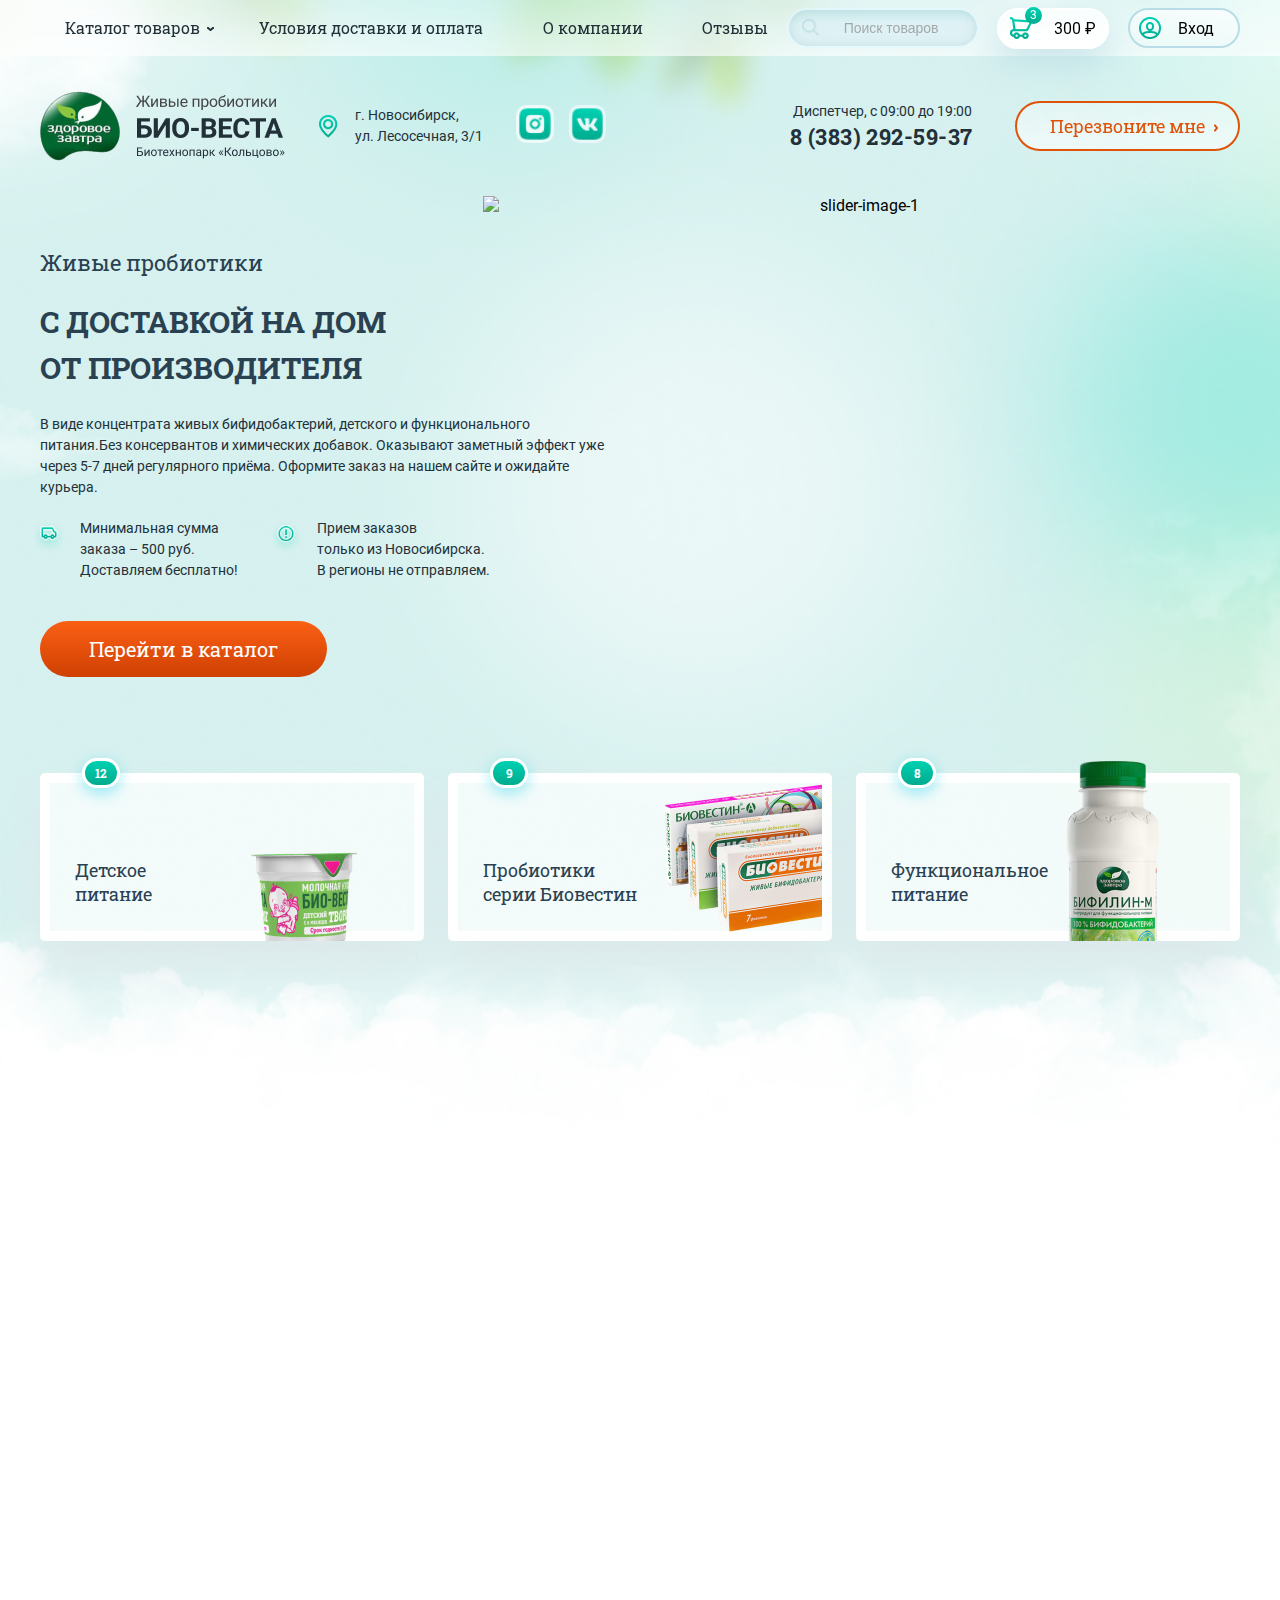
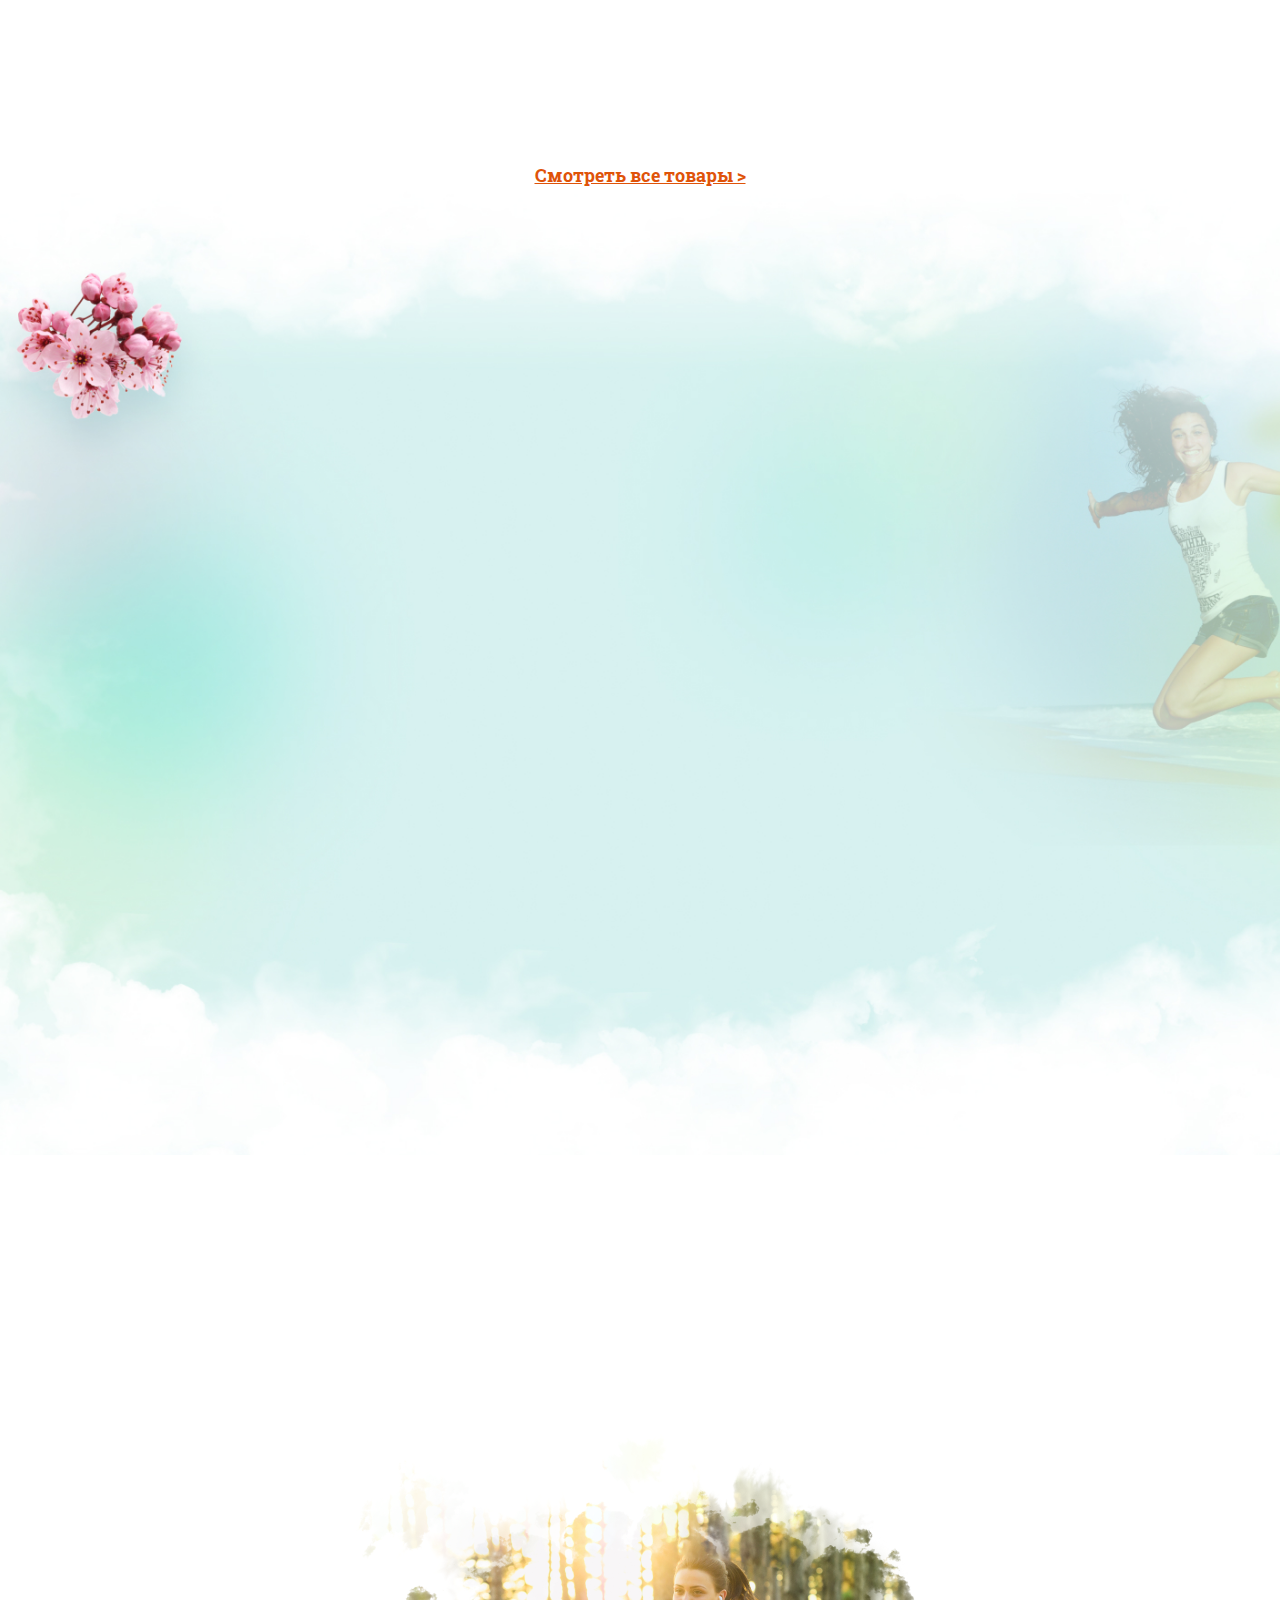
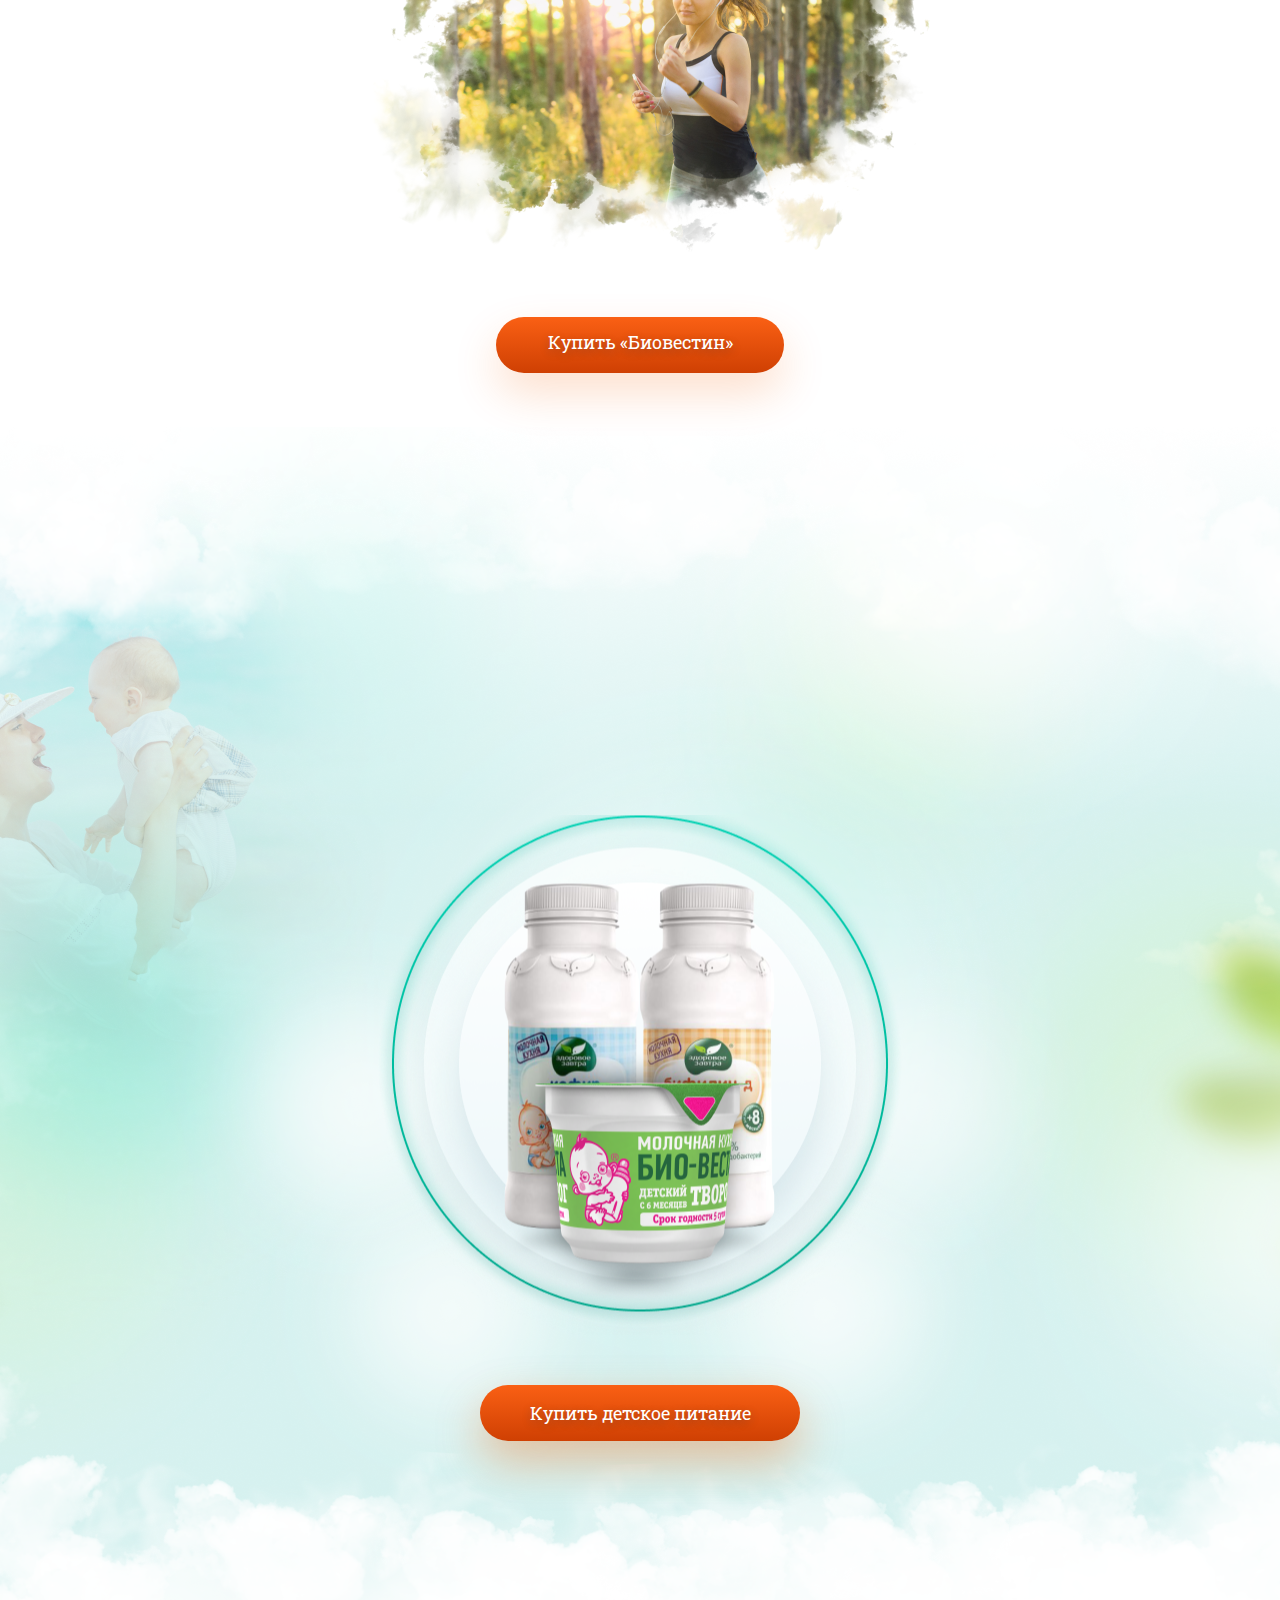
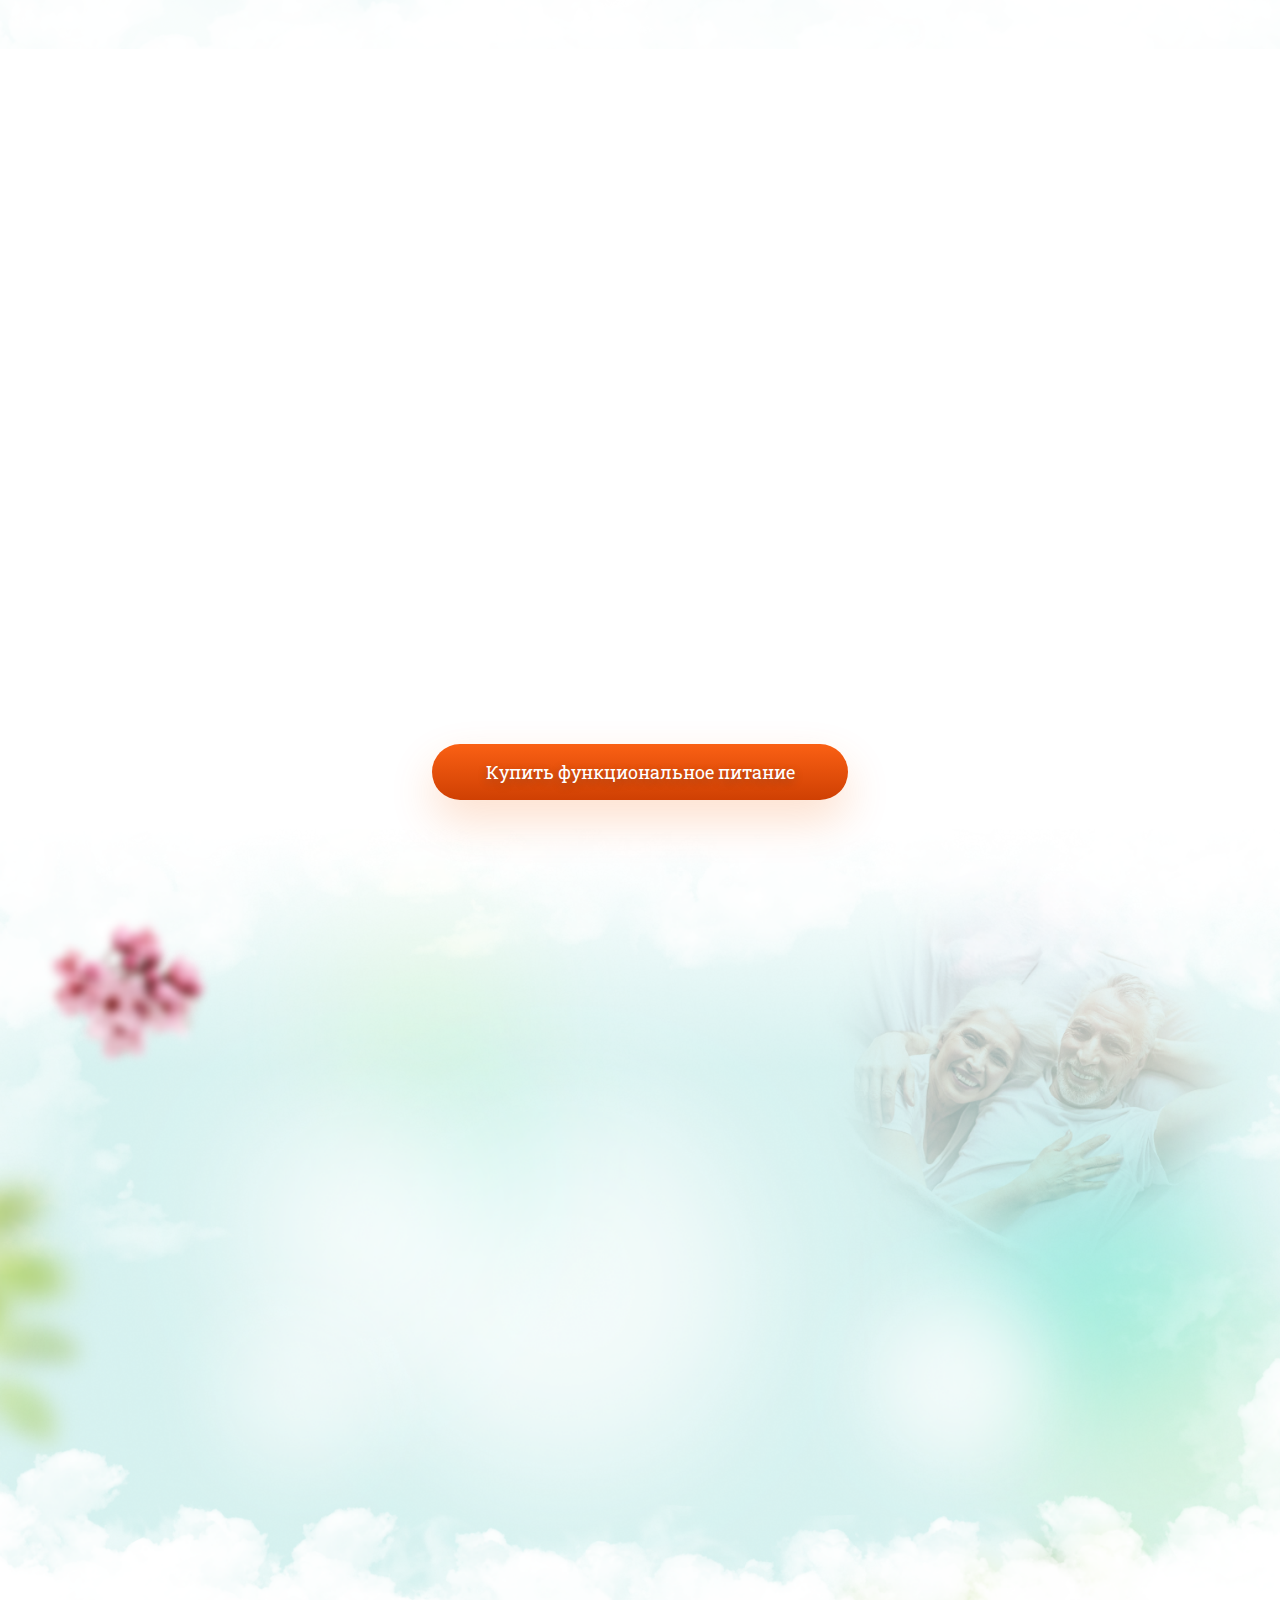
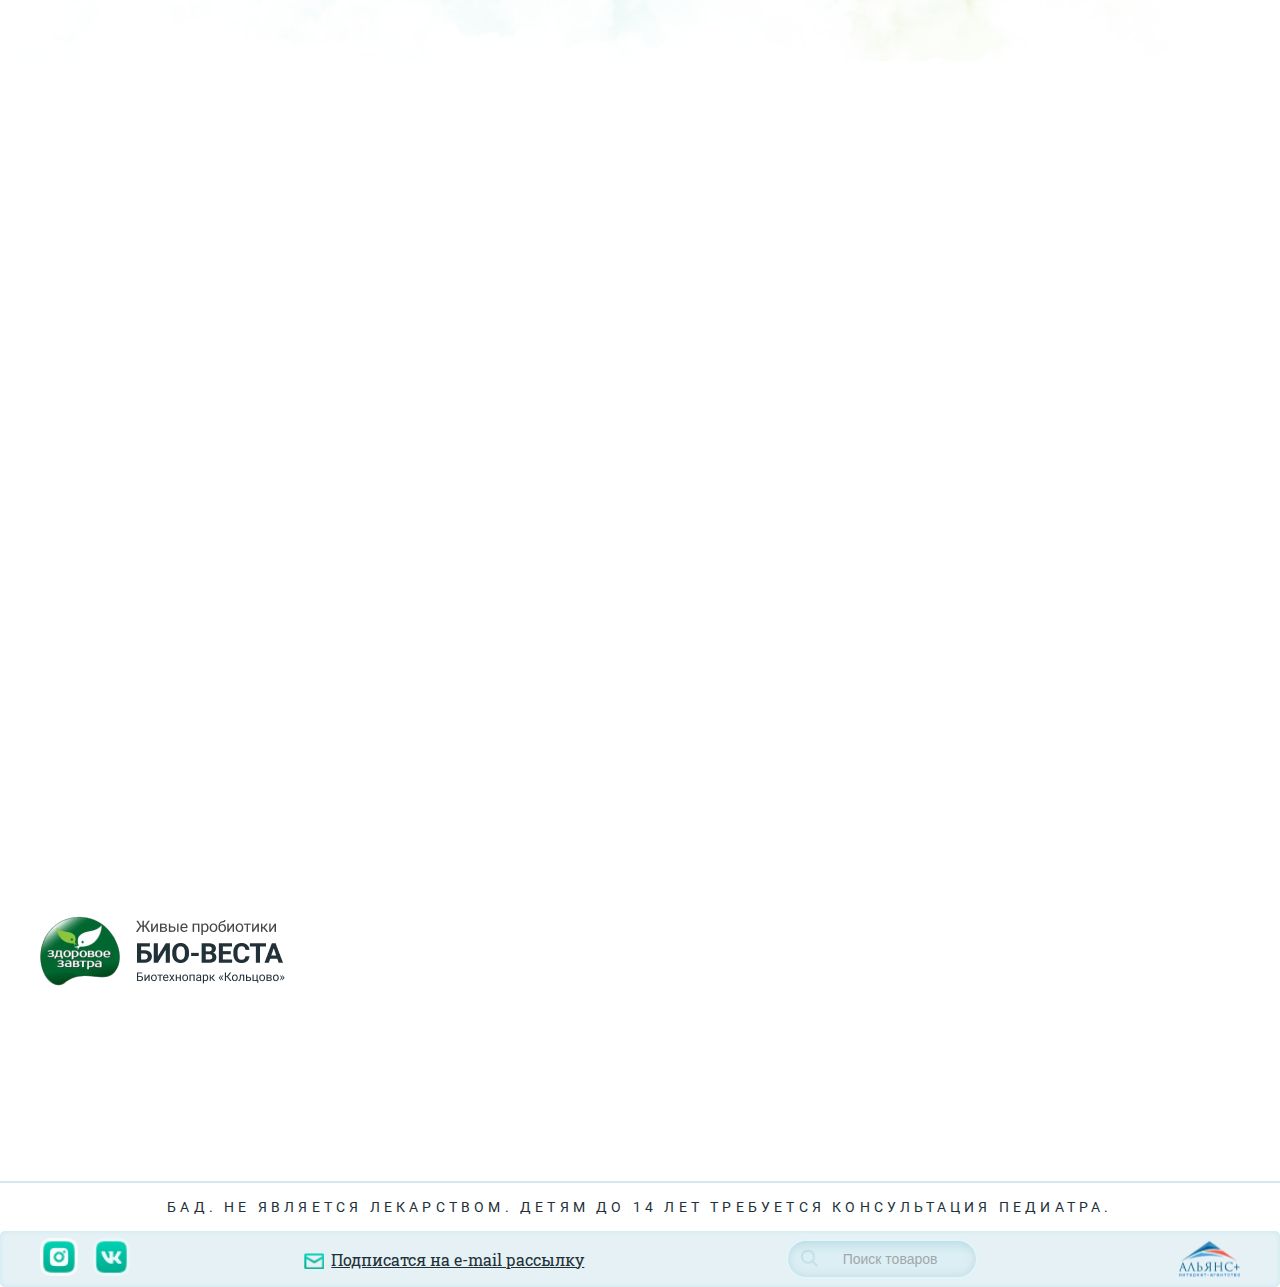
==== commit 12ad93f5: "инпуты заменены на ссылки в каталоге" ====
--- a/index.html
+++ b/index.html
@@ -71,169 +71,172 @@
             </div>
         </div>
     </div>
+    <div class="index_background">
+    </div>
+    <header>
+        <div class="h_c_w">
+            <!-- скрытая корзина -->
+            <div class="hidden_cart">
+                <div class="bridge"></div>
+                <div class="header">
+                    <div class="number">В корзине 3 товара</div>
+                    <a href="cart.html" class="order">Оформить заказ</a>
+                </div>
+                <div class="hidden_cart_item">
+                    <img src="./Images/Header/hidden_cart_image.png" alt="good">
+                    <div class="name">
+                        Тонус питьевой «Яблоко-Груша», 200 гр
+                    </div>
+                    <div class="quantity">
+                        <div src="./Images/Hits/minus.png" alt="minus" class='img minus'></div>
+                        <p class='itemsNumber'>1</p>
+                        <div src="./Images/Hits/plus.png" alt="plus" class='img plus'></div>
+                    </div>
+                    <div class="price">
+                        <div class="earlier">144 ₽</div>
+                        <div class="now">120 ₽</div>
+                    </div>
+                    <img src="./Images/Header/hidden_cart_delete.png" alt="delete" class="delete">
+                </div>
+                <hr>
+                <div class="hidden_cart_item">
+                    <img src="./Images/Header/hidden_cart_image.png" alt="good">
+                    <div class="name">
+                        Тонус питьевой «Яблоко-Груша», 200 гр
+                    </div>
+                    <div class="quantity">
+                        <div src="./Images/Hits/minus.png" alt="minus" class='img minus'></div>
+                        <p class='itemsNumber'>1</p>
+                        <div src="./Images/Hits/plus.png" alt="plus" class='img plus'></div>
+                    </div>
+                    <div class="price">
+                        <div class="earlier">144 ₽</div>
+                        <div class="now">120 ₽</div>
+                    </div>
+                    <img src="./Images/Header/hidden_cart_delete.png" alt="delete" class="delete">
+                </div>
+                <hr>
+                <div class="hidden_cart_item">
+                    <img src="./Images/Header/hidden_cart_image.png" alt="good">
+                    <div class="name">
+                        Тонус питьевой «Яблоко-Груша», 200 гр
+                    </div>
+                    <div class="quantity">
+                        <div src="./Images/Hits/minus.png" alt="minus" class='img minus'></div>
+                        <p class='itemsNumber'>1</p>
+                        <div src="./Images/Hits/plus.png" alt="plus" class='img plus'></div>
+                    </div>
+                    <div class="price">
+                        <div class="earlier">144 ₽</div>
+                        <div class="now">120 ₽</div>
+                    </div>
+                    <img src="./Images/Header/hidden_cart_delete.png" alt="delete" class="delete">
+                </div>
+                <div class="clear_cart">Очистить корзину</div>
+            </div>
+            <!-- конец скрытой корзины -->
+                        <!-- Скрытое сабменю -->
+        <ul class="sub-menu">
+            <li><a href="#" class="sub-menu_catalog">Каталог товаров<div class="arrow"></div></a></li>
+            <li><a href="#">Детское питание</a></li>
+            <li><a href="#">Пробиотики серии Биовестин</a></li>
+            <li><a href="#">Функциональное питание</a></li>
+        </ul>
+        <!-- Конец скрытого сабменю  -->
+        </div>
+        <div class="top-menu">
+            <div class="top-menu_wrapper">
+                <ul class="main-menu">
+                    <li>
+                      <a href="#" class="main-menu_catalog">Каталог товаров<div class="arrow_default"></div></a>
+                      <!-- <ul class="sub-menu">
+                        <li><a href="#" class="sub-menu_catalog">Каталог товаров<div class="arrow"></div></a></li>
+                        <li><a href="#">Детское питание</a></li>
+                        <li><a href="#">Пробиотики серии Биовестин</a></li>
+                        <li><a href="#">Функциональное питание</a></li>
+                      </ul> -->
+                    </li>
+                    <li><a href="#">Условия доставки и оплата</a></li>
+                    <li><a href="#">О компании</a></li>
+                    <li><a href="#">Отзывы</a></li>
+                </ul>
+                <div class="search_input">
+                    <img src="./Images/Header/Search_icon.png" alt="Search_icon">
+                    <input type="text" class="search" placeholder="Поиск товаров">
+                </div>
+                <div class="basket_wrapper">
+                    <div class="image">
+                        <img src="./Images/Header/Cart_icon.png" alt="cart" class="cart_icon">
+                        <p class="num_of_goods">3</p>
+                    </div>
+                    <p class="sum">300 ₽</p>
+                </div>
+                <div class="login">
+                    <img src="./Images/Header/Sign_in_icon.png" alt="sign_in_icon">
+                     <p>Вход</p>   
+                </div>
+                
+
+                </div>
+            </div>
+        </div>
+        <div class="bottom_info">
+            <div class="bottom_info_wrapper">
+                <a href="index.html" class="logo">
+                    <img src="./Images/Header/bio-vesta_logo.png" alt="logo">
+                </a>
+                <div class="city_selector">
+                    <img src="./Images/Header/Location_icon.png" alt="location">
+                    <p class="city">г. Новосибирск,<br> ул. Лесосечная, 3/1</p>
+                </div>
+                <div class="social_icons">
+                    <a href="#">
+                        <img src="./Images/Header/Instagram_icon.png" class="instagram" alt="instagram">
+                        <p class="our insta">Наш Instagram</p>
+                    </a>
+                    
+                    <a href="#">
+                        <img src="./Images/Header/VK_icon.png" class="vk" alt="vkontakte">
+                        <p class="our vkontakte">Наш Вконтакте</p>
+                    </a>
+                </div>
+                <div class="callback">
+                    <div class="descr">
+                        <p class="first">Диспетчер, с 09:00 до 19:00</p>
+                        <p class="second">8 (383) 292-59-37</p>
+                    </div>
+                    <a href="#" class="callback_button">
+                        Перезвоните мне
+                    </a>
+                </div>
+            </div>
+        </div>
+    </header>
+    <header class="hidden">
+        <a href="index.html" class="logo">
+            <img src="./Images/Header/bio-vesta_logo.png" alt="logo">
+        </a>
+        <div class="basket_wrapper">
+                <img src="./Images/Header/Cart_icon.png" alt="cart" class="cart_icon">
+                <p class="num_of_goods">3</p>
+        </div>
+        
+        <div class="burg_wrapper">
+            <svg class="ham hamRotate ham7" viewBox="0 0 100 100" width="80" height="80">
+                <path
+                    class="line top"
+                    d="m 70,33 h -40 c 0,0 -6,1.368796 -6,8.5 0,7.131204 6,8.5013 6,8.5013 l 20,-0.0013" />
+                <path
+                    class="line middle"
+                    d="m 70,50 h -40" />
+                <path
+                    class="line bottom"
+                    d="m 69.575405,67.073826 h -40 c -5.592752,0 -6.873604,-9.348582 1.371031,-9.348582 8.244634,0 19.053564,21.797129 19.053564,12.274756 l 0,-40" />
+            </svg>
+        </div>
+    </header>
     <section class="main" id="main">
-        <header>
-            <div class="h_c_w">
-                <!-- скрытая корзина -->
-                <div class="hidden_cart">
-                    <div class="bridge"></div>
-                    <div class="header">
-                        <div class="number">В корзине 3 товара</div>
-                        <a href="cart.html" class="order">Оформить заказ</a>
-                    </div>
-                    <div class="#">
-                        <img src="./Images/Header/hidden_cart_image.png" alt="good">
-                        <div class="name">
-                            Тонус питьевой «Яблоко-Груша», 200 гр
-                        </div>
-                        <div class="quantity">
-                            <div src="./Images/Hits/minus.png" alt="minus" class='img minus'></div>
-                            <p class='itemsNumber'>1</p>
-                            <div src="./Images/Hits/plus.png" alt="plus" class='img plus'></div>
-                        </div>
-                        <div class="price">
-                            <div class="earlier">144 ₽</div>
-                            <div class="now">120 ₽</div>
-                        </div>
-                        <img src="./Images/Header/hidden_cart_delete.png" alt="delete" class="delete">
-                    </div>
-                    <hr>
-                    <div class="hidden_cart_item">
-                        <img src="./Images/Header/hidden_cart_image.png" alt="good">
-                        <div class="name">
-                            Тонус питьевой «Яблоко-Груша», 200 гр
-                        </div>
-                        <div class="quantity">
-                            <div src="./Images/Hits/minus.png" alt="minus" class='img minus'></div>
-                            <p class='itemsNumber'>1</p>
-                            <div src="./Images/Hits/plus.png" alt="plus" class='img plus'></div>
-                        </div>
-                        <div class="price">
-                            <div class="earlier">144 ₽</div>
-                            <div class="now">120 ₽</div>
-                        </div>
-                        <img src="./Images/Header/hidden_cart_delete.png" alt="delete" class="delete">
-                    </div>
-                    <hr>
-                    <div class="hidden_cart_item">
-                        <img src="./Images/Header/hidden_cart_image.png" alt="good">
-                        <div class="name">
-                            Тонус питьевой «Яблоко-Груша», 200 гр
-                        </div>
-                        <div class="quantity">
-                            <div src="./Images/Hits/minus.png" alt="minus" class='img minus'></div>
-                            <p class='itemsNumber'>1</p>
-                            <div src="./Images/Hits/plus.png" alt="plus" class='img plus'></div>
-                        </div>
-                        <div class="price">
-                            <div class="earlier">144 ₽</div>
-                            <div class="now">120 ₽</div>
-                        </div>
-                        <img src="./Images/Header/hidden_cart_delete.png" alt="delete" class="delete">
-                    </div>
-                    <div class="clear_cart">Очистить корзину</div>
-                </div>
-                <!-- конец скрытой корзины -->
-                            <!-- Скрытое сабменю -->
-            <ul class="sub-menu">
-                <li><a href="#" class="sub-menu_catalog">Каталог товаров<div class="arrow"></div></a></li>
-                <li><a href="#">Детское питание</a></li>
-                <li><a href="#">Пробиотики серии Биовестин</a></li>
-                <li><a href="#">Функциональное питание</a></li>
-            </ul>
-            <!-- Конец скрытого сабменю  -->
-            </div>
-            <div class="top-menu">
-                <div class="top-menu_wrapper">
-                    <ul class="main-menu">
-                        <li>
-                          <a href="#" class="main-menu_catalog">Каталог товаров<div class="arrow_default"></div></a>
-                          <!-- <ul class="sub-menu">
-                            <li><a href="#" class="sub-menu_catalog">Каталог товаров<div class="arrow"></div></a></li>
-                            <li><a href="#">Детское питание</a></li>
-                            <li><a href="#">Пробиотики серии Биовестин</a></li>
-                            <li><a href="#">Функциональное питание</a></li>
-                          </ul> -->
-                        </li>
-                        <li><a href="#">Условия доставки и оплата</a></li>
-                        <li><a href="#">О компании</a></li>
-                        <li><a href="#">Отзывы</a></li>
-                    </ul>
-                    <div class="search_input">
-                        <img src="./Images/Header/Search_icon.png" alt="Search_icon">
-                        <input type="text" class="search" placeholder="Поиск товаров">
-                    </div>
-                    <div class="basket_wrapper">
-                        <div class="image">
-                            <img src="./Images/Header/Cart_icon.png" alt="cart" class="cart_icon">
-                            <p class="num_of_goods">3</p>
-                        </div>
-                        <p class="sum">300 ₽</p>
-                    </div>
-                    <div class="login">
-                        <img src="./Images/Header/Sign_in_icon.png" alt="sign_in_icon">
-                         <p>Вход</p>   
-                    </div>
-                    
-
-                    </div>
-                </div>
-            </div>
-            <div class="bottom_info">
-                <div class="bottom_info_wrapper">
-                    <div class="logo">
-                        <img src="./Images/Header/bio-vesta_logo.png" alt="logo">
-                    </div>
-                    <div class="city_selector">
-                        <img src="./Images/Header/Location_icon.png" alt="location">
-                        <p class="city">г. Новосибирск,<br> ул. Лесосечная, 3/1</p>
-                    </div>
-                    <div class="social_icons">
-                        <a href="#">
-                            <img src="./Images/Header/Instagram_icon.png" class="instagram" alt="instagram">
-                            <p class="our insta">Наш Instagram</p>
-                        </a>
-                        
-                        <a href="#">
-                            <img src="./Images/Header/VK_icon.png" class="vk" alt="vkontakte">
-                            <p class="our vkontakte">Наш Вконтакте</p>
-                        </a>
-                    </div>
-                    <div class="callback">
-                        <div class="descr">
-                            <p class="first">Диспетчер, с 09:00 до 19:00</p>
-                            <p class="second">8 (383) 292-59-37</p>
-                        </div>
-                        <a href="#" class="callback_button">
-                            Перезвоните мне
-                        </a>
-                    </div>
-                </div>
-            </div>
-        </header>
-        <header class="hidden">
-            <div class="logo">
-                <img src="./Images/Header/bio-vesta_logo.png" alt="logo">
-            </div>
-            <div class="basket_wrapper">
-                    <img src="./Images/Header/Cart_icon.png" alt="cart" class="cart_icon">
-                    <p class="num_of_goods">3</p>
-            </div>
-            
-            <div class="burg_wrapper">
-                <svg class="ham hamRotate ham7" viewBox="0 0 100 100" width="80" height="80">
-                    <path
-                        class="line top"
-                        d="m 70,33 h -40 c 0,0 -6,1.368796 -6,8.5 0,7.131204 6,8.5013 6,8.5013 l 20,-0.0013" />
-                    <path
-                        class="line middle"
-                        d="m 70,50 h -40" />
-                    <path
-                        class="line bottom"
-                        d="m 69.575405,67.073826 h -40 c -5.592752,0 -6.873604,-9.348582 1.371031,-9.348582 8.244634,0 19.053564,21.797129 19.053564,12.274756 l 0,-40" />
-                </svg>
-            </div>
-        </header>
+
         <div class="main_slider">
             <div class="slider_wrapper">
                 <div class="slider_item active">
@@ -351,7 +354,9 @@
             <div class="hits_slider revealator-fade revealator-duration10 revealator-once">
                 <div class="hits_slider_wrapper">
                     <div class="hits_slider_item">
+                        <div class="good_mark">
                             <div class="hit">Хит</div>
+                        </div>
                             <a href="product.html">
                                 <img class="card_image" src="./Images/Hits/slider_img_1.png" alt="1image">
                             <p class="name">Биовестин, 12 мл,</p>
@@ -372,7 +377,9 @@
                     </div>
 
                     <div class="hits_slider_item">
-                        <div class="hit">Хит</div>
+                        <div class="good_mark">
+                            <div class="hit">Хит</div>
+                        </div>
                         <a href="product.html">
                             <img class="card_image" src="./Images/Hits/slider_img_2.png" alt="1image">
                             <p class="name">Биовестин-Лакто,</p>
@@ -393,7 +400,9 @@
                         </div>
                     </div>
                     <div class="hits_slider_item">
-                        <div class="hit">Хит</div>
+                        <div class="good_mark">
+                            <div class="hit">Хит</div>
+                        </div>
                         <a href="product.html">
                             <img class="card_image" src="./Images/Hits/slider_img_3.png" alt="1image">
                             <p class="name">Бифилин-М</p>
@@ -414,7 +423,9 @@
                         </div>
                     </div>
                     <div class="hits_slider_item">
-                        <div class="hit">Хит</div>
+                        <div class="good_mark">
+                            <div class="hit">Хит</div>
+                        </div>
                         <a href="product.html">
                             <img class="card_image" src="./Images/Hits/slider_img_4.png" alt="1image">
                             <p class="name">Бифилин-М</p>
@@ -434,7 +445,9 @@
                         </div>
                     </div>
                     <div class="hits_slider_item">
-                        <div class="hit">Хит</div>
+                        <div class="good_mark">
+                            <div class="hit">Хит</div>
+                        </div>
                         <a href="#">
                             <img class="card_image" src="./Images/Hits/slider_img_1.png" alt="1image">
                             <p class="name">Биовестин, 12 мл,</p>
@@ -455,7 +468,9 @@
                         </div>
                     </div>
                     <div class="hits_slider_item">
-                        <div class="hit">Хит</div>
+                        <div class="good_mark">
+                            <div class="hit">Хит</div>
+                        </div>
                         <a href="#">
                             <img class="card_image" src="./Images/Hits/slider_img_2.png" alt="1image">
                             <p class="name">Биовестин-Лакто,</p>
@@ -476,7 +491,9 @@
                         </div>
                     </div>
                     <div class="hits_slider_item">
-                        <div class="hit">Хит</div>
+                        <div class="good_mark">
+                            <div class="hit">Хит</div>
+                        </div>
                         <a href="#">
                             <img class="card_image" src="./Images/Hits/slider_img_3.png" alt="1image">
                             <p class="name">Бифилин-М</p>
@@ -496,7 +513,9 @@
                         </div>
                     </div>
                     <div class="hits_slider_item">
-                        <div class="hit">Хит</div>
+                        <div class="good_mark">
+                            <div class="hit">Хит</div>
+                        </div>
                         <a href="#">
                                                     <img class="card_image" src="./Images/Hits/slider_img_4.png" alt="1image">
                         <p class="name">Бифилин-М</p>
@@ -1037,9 +1056,9 @@
     <footer>
         <div class="wrapper">
             <div class="top">
-                <div class="logo descr revealator-fade revealator-once revealator-duration5">
+                <a href="index.html" class="logo">
                     <img src="./Images/Header/bio-vesta_logo.png" alt="logo">
-                </div>
+                </a>
                 <div class="info column revealator-fade revealator-once revealator-duration10">
                     <div class="header">Информация</div>
                     <a href="#">Условия доставки и оплата</a>
--- a/css/style.css
+++ b/css/style.css
@@ -90,24 +90,37 @@
 
 section.main {
     width: 100%;
-    min-height: 1144px;
+    /* background: url('../Images/Main/main_background.jpg') no-repeat center center; */
+    -moz-background-size: cover;
+    -webkit-background-size: cover;
+    -o-background-size: cover;
+    background-size: cover;
+    background-size: cover;
+
+}
+
+/* Полноэкранный хэдэр */
+header {
+    width: 100%;
+    display: flex;
+    flex-wrap: wrap;
+    justify-content: space-between;
+    align-items: center;
+    margin: 0 auto;
+    position: relative;
+}
+
+.index_background {
+    position: absolute;
+    width: 100%;
+    height: 1170px;
     background: url('../Images/Main/main_background.jpg') no-repeat center center;
     -moz-background-size: cover;
     -webkit-background-size: cover;
     -o-background-size: cover;
     background-size: cover;
     background-size: cover;
-
-}
-
-/* Полноэкранный хэдэр */
-header {
-    width: 100%;
-    display: flex;
-    flex-wrap: wrap;
-    justify-content: space-between;
-    align-items: center;
-    margin: 0 auto;
+    /* box-shadow: inset 0 -20px 20px 0 white; */
 }
 
 header .h_c_w {
@@ -133,6 +146,7 @@
     z-index: 3;
     padding: 24px;
 }
+
 header .h_c_w .hidden_cart .bridge {
     width: 110px;
     height: 50px;
@@ -231,25 +245,30 @@
     text-align: center;
     color: #4C6579;
 }
+
 /* ИНъекция стилей другого раздела */
 header .h_c_w .hidden_cart .hidden_cart_item .quantity .img.minus {
     width: 18px;
     height: 28px;
     background: url('../Images/Hits/minus.png') no-repeat center center;
 }
+
 header .h_c_w .hidden_cart .hidden_cart_item .quantity .img.plus {
     width: 18px;
     height: 28px;
     background: url('../Images/Hits/plus.png') no-repeat center center;
 }
+
 header .h_c_w .hidden_cart .hidden_cart_item .quantity .img.plus:hover {
     cursor: pointer;
-    background:rgba(223, 83, 9, 0.15) url('../Images/Hits/plus.png') no-repeat center center;
-}
+    background: rgba(223, 83, 9, 0.15) url('../Images/Hits/plus.png') no-repeat center center;
+}
+
 header .h_c_w .hidden_cart .hidden_cart_item .quantity .img.minus:hover {
     cursor: pointer;
-    background:rgba(223, 83, 9, 0.15) url('../Images/Hits/minus.png') no-repeat center center;
-}
+    background: rgba(223, 83, 9, 0.15) url('../Images/Hits/minus.png') no-repeat center center;
+}
+
 /* Инъекция стилей другого раздела */
 
 header .h_c_w .hidden_cart .hidden_cart_item .price {
@@ -349,7 +368,8 @@
     z-index: 2;
     list-style: none;
 }
-header .h_c_w  .sub-menu:hover {
+
+header .h_c_w .sub-menu:hover {
     cursor: pointer;
 }
 
@@ -364,6 +384,7 @@
     line-height: 21px;
     color: #223038;
 }
+
 header .h_c_w .sub-menu li a:hover {
     cursor: pointer;
     color: #DF5309;
@@ -474,6 +495,7 @@
     align-items: flex-start;
     z-index: 2;
 }
+
 header .main-menu li .sub-menu:hover {
     cursor: pointer;
 }
@@ -496,8 +518,8 @@
 header .top-menu_wrapper .search_input input:focus {
     cursor: pointer;
     width: 210px;
-    
-    
+
+
 }
 
 
@@ -542,7 +564,7 @@
 
 header .top-menu_wrapper .basket_wrapper:hover {
     cursor: pointer;
-   
+
     animation-duration: 0.3s;
 }
 
@@ -586,7 +608,7 @@
 
 header .top-menu_wrapper .login:hover {
     cursor: pointer;
-   
+
     animation-duration: 0.3s;
 }
 
@@ -616,6 +638,10 @@
     align-items: center;
 }
 
+header .bottom_info .bottom_info_wrapper .logo:hover {
+    cursor: pointer;
+}
+
 header .bottom_info .bottom_info_wrapper .city_selector {
     width: 164px;
     height: 42px;
@@ -647,6 +673,7 @@
 .social_icons a {
     position: relative;
 }
+
 .social_icons a p.our {
     width: 120px;
     height: 20px;
@@ -984,7 +1011,7 @@
 
 .hidden_menu .menu_wrapper .top .login:hover {
     cursor: pointer;
-   
+
     animation-duration: 0.3s;
 }
 
@@ -1109,7 +1136,7 @@
 
 .hidden_menu .menu_wrapper .search_input:hover {
     cursor: pointer;
-   
+
     animation-duration: 0.3s;
 }
 
@@ -1303,6 +1330,7 @@
     align-items: center;
     margin: 0 auto;
     position: relative;
+    margin-bottom: 224px;
 }
 
 .main .goods_cards .good_card {
@@ -1417,6 +1445,7 @@
     padding: 33px 22px 22px 22px;
     position: relative;
 }
+
 .hits .wrapper .hits_slider .hits_slider_wrapper .hits_slider_item .card_image {
     width: 234px;
     height: auto;
@@ -1429,9 +1458,19 @@
     background: #E9F6FA;
 }
 
-.hits .wrapper .hits_slider .hits_slider_wrapper .hits_slider_item .hit {
-    display: block;
-    position: absolute;
+.hits .wrapper .hits_slider .hits_slider_wrapper .hits_slider_item .good_mark {
+    display: flex;
+    position: absolute;
+    top: 0;
+    left: 0;
+    width: 100%;
+    flex-wrap: wrap;
+    justify-content: flex-start;
+    align-items: center;
+}
+.hits .wrapper .hits_slider .hits_slider_wrapper .hits_slider_item .good_mark .hit {
+    display: block;
+    position: relative;
     width: 45px;
     height: 23px;
     left: 16px;
@@ -1444,6 +1483,66 @@
     line-height: 23px;
     color: #FFFFFF;
     text-align: center;
+    margin-bottom: 5px;
+    margin-right: 5px;
+}
+
+.hits .wrapper .hits_slider .hits_slider_wrapper .hits_slider_item .good_mark .natural {
+    display: block;
+    position: relative;
+    width: 122px;
+    height: 23px;
+    left: 16px;
+    top: 0px;
+    background: #B5BF6E;
+    border-radius: 12px;
+    font-style: normal;
+    font-weight: normal;
+    font-size: 12px;
+    line-height: 23px;
+    color: #FFFFFF;
+    text-align: center;
+    margin-bottom: 5px;
+    margin-right: 5px;
+}
+
+.hits .wrapper .hits_slider .hits_slider_wrapper .hits_slider_item .good_mark .sales {
+    display: block;
+    position: relative;
+    width: 59px;
+    height: 23px;
+    left: 16px;
+    top: 0px;
+    background: #F5A3B7;
+    border-radius: 12px;
+    font-style: normal;
+    font-weight: normal;
+    font-size: 12px;
+    line-height: 23px;
+    color: #FFFFFF;
+    text-align: center;
+    margin-bottom: 5px;
+    margin-right: 5px;
+}
+
+.hits .wrapper .hits_slider .hits_slider_wrapper .hits_slider_item .good_mark .new {
+    display: block;
+    position: relative;
+    width: 82px;
+    height: 23px;
+    left: 16px;
+    top: 0px;
+    background: #7CBDC9;
+    border-radius: 12px;
+    font-style: normal;
+    font-weight: normal;
+    font-size: 12px;
+    line-height: 23px;
+    color: #FFFFFF;
+    text-align: center;
+    margin-bottom: 5px;
+    margin-right: 5px;
+
 }
 
 .hits .wrapper .hits_slider .hits_slider_wrapper .hits_slider_item p.name,
@@ -1459,6 +1558,7 @@
     min-height: 33px;
     text-align: left;
 }
+
 .hits .wrapper .hits_slider .hits_slider_wrapper .hits_slider_item p.name {
     margin-top: 32px;
 }
@@ -1507,18 +1607,21 @@
     height: 28px;
     background: url('../Images/Hits/minus.png') no-repeat center center;
 }
+
 .hits .wrapper .hits_slider .hits_slider_wrapper .hits_slider_item .bottom .quantity .img.plus {
     width: 18px;
     height: 28px;
     background: url('../Images/Hits/plus.png') no-repeat center center;
 }
+
 .hits .wrapper .hits_slider .hits_slider_wrapper .hits_slider_item .bottom .quantity .img.plus:hover {
     cursor: pointer;
-    background:rgba(223, 83, 9, 0.15) url('../Images/Hits/plus.png') no-repeat center center;
-}
+    background: rgba(223, 83, 9, 0.15) url('../Images/Hits/plus.png') no-repeat center center;
+}
+
 .hits .wrapper .hits_slider .hits_slider_wrapper .hits_slider_item .bottom .quantity .img.minus:hover {
     cursor: pointer;
-    background:rgba(223, 83, 9, 0.15) url('../Images/Hits/minus.png') no-repeat center center;
+    background: rgba(223, 83, 9, 0.15) url('../Images/Hits/minus.png') no-repeat center center;
 }
 
 .hits .wrapper .hits_slider .hits_slider_wrapper .hits_slider_item .bottom .toBasket {
@@ -1608,6 +1711,7 @@
     color: #223038;
     white-space: pre-line;
 }
+
 .regular_intake .wrapper .pre_header {
     font-family: 'Roboto Slab', sans-serif;
     font-style: normal;
@@ -1618,6 +1722,7 @@
     color: #223038;
     display: none;
 }
+
 .regular_intake .wrapper .header_small {
     font-family: 'Roboto Slab', sans-serif;
     font-style: normal;
@@ -1629,7 +1734,7 @@
     color: #223038;
     display: none;
     margin-bottom: 43px;
-    
+
 }
 
 
@@ -1662,7 +1767,7 @@
 }
 
 .regular_intake .wrapper .plusses .plusses_item .img,
-.regular_intake .wrapper .plusses_hidden .plusses_item .img{
+.regular_intake .wrapper .plusses_hidden .plusses_item .img {
     width: 82px;
     height: 82px;
     position: relative;
@@ -1676,8 +1781,9 @@
     margin-right: 20px;
     margin-left: 30px;
     margin-bottom: 10px;
-    
-}
+
+}
+
 .regular_intake .wrapper .plusses .plusses_item .img::before,
 .regular_intake .wrapper .plusses_hidden .plusses_item .img::before {
     content: '';
@@ -1690,14 +1796,16 @@
     border-radius: 50%;
 
 }
+
 .regular_intake .wrapper .plusses .plusses_item .img:hover,
 .regular_intake .wrapper .plusses_hidden .plusses_item .img:hover {
     background: linear-gradient(180deg, #00D1B3 0%, #00AB8E 100%);
     cursor: pointer;
 }
+
 .regular_intake .wrapper .plusses .plusses_item .img:hover::before,
-.regular_intake .wrapper .plusses_hidden .plusses_item .img:hover::before  {
-    border: 3px solid #ffffff;  
+.regular_intake .wrapper .plusses_hidden .plusses_item .img:hover::before {
+    border: 3px solid #ffffff;
 }
 
 .regular_intake .wrapper .plusses .plusses_item .img.first::after,
@@ -1710,10 +1818,12 @@
     background: url('../Images/regular_intake/plusses1_icon.svg') no-repeat center center;
 
 }
+
 .regular_intake .wrapper .plusses .plusses_item .img.first:hover::after,
 .regular_intake .wrapper .plusses_hidden .plusses_item .img.first:hover::after {
     background: url('../Images/regular_intake/plusses1_icon_2.svg') no-repeat center center;
 }
+
 .regular_intake .wrapper .plusses .plusses_item .img.second::after,
 .regular_intake .wrapper .plusses_hidden .plusses_item .img.second::after {
     content: '';
@@ -1724,13 +1834,14 @@
     background: url('../Images/regular_intake/plusses2_icon.svg') no-repeat center center;
 
 }
+
 .regular_intake .wrapper .plusses .plusses_item .img.second:hover::after,
 .regular_intake .wrapper .plusses_hidden .plusses_item .img.second:hover::after {
     background: url('../Images/regular_intake/plusses2_icon2.svg') no-repeat center center;
 }
 
 .regular_intake .wrapper .plusses .plusses_item .img.third::after,
-.regular_intake .wrapper .plusses_hidden .plusses_item .img.third::after{
+.regular_intake .wrapper .plusses_hidden .plusses_item .img.third::after {
     content: '';
     display: block;
     width: 36.12px;
@@ -1739,6 +1850,7 @@
     background: url('../Images/regular_intake/plusses3_icon.svg') no-repeat center center;
 
 }
+
 .regular_intake .wrapper .plusses .plusses_item .img.third:hover::after,
 .regular_intake .wrapper .plusses_hidden .plusses_item .img.third:hover::after {
     background: url('../Images/regular_intake/plusses3_icon2.svg') no-repeat center center;
@@ -1754,6 +1866,7 @@
     background: url('../Images/regular_intake/plusses4_icon.svg') no-repeat center center;
 
 }
+
 .regular_intake .wrapper .plusses .plusses_item .img.fourth:hover::after,
 .regular_intake .wrapper .plusses_hidden .plusses_item .img.fourth:hover::after {
     background: url('../Images/regular_intake/plusses4_icon2.svg') no-repeat center center;
@@ -1769,6 +1882,7 @@
     background: url('../Images/regular_intake/plusses5_icon.svg') no-repeat center center;
 
 }
+
 .regular_intake .wrapper .plusses .plusses_item .img.fifth:hover::after,
 .regular_intake .wrapper .plusses_hidden .plusses_item .img.fifth:hover::after {
     background: url('../Images/regular_intake/plusses5_icon2.svg') no-repeat center center;
@@ -1784,6 +1898,7 @@
     background: url('../Images/regular_intake/plusses6_icon.svg') no-repeat center center;
 
 }
+
 .regular_intake .wrapper .plusses .plusses_item .img.sixth:hover::after,
 .regular_intake .wrapper .plusses_hidden .plusses_item .img.sixth:hover::after {
     background: url('../Images/regular_intake/plusses6_icon2.svg') no-repeat center center;
@@ -1818,6 +1933,7 @@
     justify-content: flex-start;
     align-items: center;
 }
+
 .regular_intake .wrapper .plusses_hidden .plusses_item .img {
     text-align: center;
 }
@@ -2012,6 +2128,7 @@
     justify-content: center;
     align-items: center;
 }
+
 .for .wrapper .tab_content .tab_content_item.active .feature:hover {
     transform: scale(1.1);
     cursor: pointer;
@@ -2173,59 +2290,68 @@
     justify-content: center;
     align-items: center;
 }
+
 .milk .wrapper .container .item .img {
     width: 108px;
-    height:108px;
+    height: 108px;
     position: relative;
     display: flex;
     align-items: center;
     justify-content: center;
     box-sizing: border-box;
 }
+
 .milk .wrapper .container .item .img.first {
     background: url('../Images/Milk/control1.svg') no-repeat center center;
 }
+
 .milk .wrapper .container .item .img.first:hover {
-    background: url('../Images/Milk/control2.svg')  no-repeat center center;
-    cursor: pointer;
-}
+    background: url('../Images/Milk/control2.svg') no-repeat center center;
+    cursor: pointer;
+}
+
 .milk .wrapper .container .item .img.second {
     background: url('../Images/Milk/bacteria1.svg') no-repeat center center;
 }
+
 .milk .wrapper .container .item .img.second:hover {
-    background: url('../Images/Milk/bacteria2.svg')  no-repeat center center;
+    background: url('../Images/Milk/bacteria2.svg') no-repeat center center;
     cursor: pointer;
 }
 
 .milk .wrapper .container .item .img.third {
     background: url('../Images/Milk/period1.svg') no-repeat center center;
 }
+
 .milk .wrapper .container .item .img.third:hover {
-    background: url('../Images/Milk/period2.svg')  no-repeat center center;
+    background: url('../Images/Milk/period2.svg') no-repeat center center;
     cursor: pointer;
 }
 
 .milk .wrapper .container .item .img.fourth {
     background: url('../Images/Milk/natural_milk1.svg') no-repeat center center;
 }
+
 .milk .wrapper .container .item .img.fourth:hover {
-    background: url('../Images/Milk/natural_milk2.svg')  no-repeat center center;
+    background: url('../Images/Milk/natural_milk2.svg') no-repeat center center;
     cursor: pointer;
 }
 
 .milk .wrapper .container .item .img.fifth {
     background: url('../Images/Milk/fungs1.svg') no-repeat center center;
 }
+
 .milk .wrapper .container .item .img.fifth:hover {
-    background: url('../Images/Milk/fungs2.svg')  no-repeat center center;
+    background: url('../Images/Milk/fungs2.svg') no-repeat center center;
     cursor: pointer;
 }
 
 .milk .wrapper .container .item .img.sixth {
     background: url('../Images/Milk/noconserve1.svg') no-repeat center center;
 }
+
 .milk .wrapper .container .item .img.sixth:hover {
-    background: url('../Images/Milk/noconserve2.svg')  no-repeat center center;
+    background: url('../Images/Milk/noconserve2.svg') no-repeat center center;
     cursor: pointer;
 }
 
@@ -2374,7 +2500,7 @@
 
 .functional_nutrition .wrapper .container .items_wrapper .item .img {
     width: 96px;
-    height:96px;
+    height: 96px;
     position: relative;
     display: flex;
     align-items: center;
@@ -2385,16 +2511,20 @@
     margin-left: 30px;
     margin-bottom: 10px; */
 }
+
 .functional_nutrition .wrapper .container .items_wrapper .item .img.first {
     background: url('../Images/functional_nutrition/Intestine1.svg') no-repeat center center;
 }
+
 .functional_nutrition .wrapper .container .items_wrapper .item .img.first:hover {
     background: url('../Images/functional_nutrition/Intestine2.svg') no-repeat center center;
     cursor: pointer;
 }
+
 .functional_nutrition .wrapper .container .items_wrapper .item .img.second {
     background: url('../Images/functional_nutrition/Stress1.svg') no-repeat center center;
 }
+
 .functional_nutrition .wrapper .container .items_wrapper .item .img.second:hover {
     background: url('../Images/functional_nutrition/Stress2.svg') no-repeat center center;
     cursor: pointer;
@@ -2403,6 +2533,7 @@
 .functional_nutrition .wrapper .container .items_wrapper .item .img.third {
     background: url('../Images/functional_nutrition/Immunity1.svg') no-repeat center center;
 }
+
 .functional_nutrition .wrapper .container .items_wrapper .item .img.third:hover {
     background: url('../Images/functional_nutrition/Immunity2.svg') no-repeat center center;
     cursor: pointer;
@@ -2411,6 +2542,7 @@
 .functional_nutrition .wrapper .container .items_wrapper .item .img.fourth {
     background: url('../Images/functional_nutrition/Toxins1.svg') no-repeat center center;
 }
+
 .functional_nutrition .wrapper .container .items_wrapper .item .img.fourth:hover {
     background: url('../Images/functional_nutrition/Toxins2.svg') no-repeat center center;
     cursor: pointer;
@@ -2451,13 +2583,13 @@
 }
 
 .functional_nutrition .wrapper .buy_functional_nutrition:hover {
-   
+
     animation-duration: 0.3s;
     background: #FA6014;
 }
 
 .feedback {
-    
+
     background: url('../Images/feedback/feedback_bg.png') no-repeat center center;
     -moz-background-size: cover;
     -webkit-background-size: cover;
@@ -3034,6 +3166,7 @@
     line-height: 16px;
 
 }
+
 footer .bottom .bottom_wrapper .search_input input:focus {
     width: 210px;
 }
@@ -3162,55 +3295,61 @@
     position: relative;
     display: flex;
     align-items: center;
-    width: 248px;
-    min-height: 52px;
-    padding-left: 48px;
+    width: 248px !important;
+    height: 52px;
+    padding-left: 64px;
     box-sizing: border-box;
     border-radius: 5px;
-}
-
+    font-family: 'Roboto Slab', sans-serif;
+    font-style: normal;
+    font-weight: normal;
+    font-size: 14px;
+    line-height: 20px;
+    color: #FFFFFF;
+    position: relative;
+
+}
 
 .catalog_main .wrapper .container .side_panel .side_categories hr {
-    width: 280px;
+    width: 260px;
     height: 4px;
     border: none;
-    background: url('../Images/Catalog/Divider_categories.png') no-repeat center center;
-    transform: translateX(-24px);
-}
-
-.catalog_main .wrapper .container .side_panel .side_categories input {
-    display: block;
-    opacity: 0;
-    content: '';
+    background: url(../Images/Catalog/Divider_categories.png) no-repeat center center;
+    
+}
+
+
+.catalog_main .wrapper .container .side_panel .side_categories .category_item span {
+    
     position: absolute;
     width: 20px;
     height: 20px;
-    left: 10px;
-    top: 2px;
-
-}
-
-.catalog_main .wrapper .container .side_panel .side_categories label span {
-    content: '';
-    position: absolute;
-    width: 20px;
-    height: 20px;
-    left: -30px;
-    top: 2px;
+    left: 18px;
+    top: 14px;
     background: url('../Images/Catalog/radio.png') no-repeat center center;
     border: 1px solid #FFFFFF;
     border-radius: 50%;
     box-sizing: border-box;
     box-shadow: 0px 0px 5px #FFFFFF;
-}
-
-.catalog_main .wrapper .container .side_panel .side_categories input[type="radio"]:checked+label span {
-    content: '';
+
+}
+
+.catalog_main .wrapper .container .side_panel .side_categories .category_item:hover {
+    text-decoration: underline;
+}
+.catalog_main .wrapper .container .side_panel .side_categories .category_item:active {
+    background-color: #ffffff;
+    color: #223038;
+    text-decoration: none;
+}
+
+
+.catalog_main .wrapper .container .side_panel .side_categories .category_item:active span {
     position: absolute;
     width: 20px;
     height: 20px;
-    left: -30px;
-    top: 2px;
+    left: 18px;
+    top: 14px;
     background: url('../Images/Catalog/radio_unchecked.png') no-repeat center center;
     border: 1px solid #FFFFFF;
     border-radius: 50%;
@@ -3218,21 +3357,7 @@
     box-shadow: 0px 0px 5px 2px #FFFFFF;
 }
 
-
-.catalog_main .wrapper .container .side_panel .side_categories label {
-    width: 100%;
-    font-family: 'Roboto Slab', sans-serif;
-    font-style: normal;
-    font-weight: normal;
-    font-size: 18px;
-    line-height: 26px;
-    color: #FFFFFF;
-    position: relative;
-}
-
-.catalog_main .wrapper .container .side_panel .side_categories label:hover {
-    cursor: pointer;
-}
+/* Конец скрытых категорий */
 
 .catalog_main .wrapper .container .side_panel .subscribe_side_panel {
     width: 280px;
@@ -3297,7 +3422,7 @@
     text-decoration-line: underline;
     color: #DF5309;
     position: relative;
-    
+
 }
 
 
@@ -3305,17 +3430,20 @@
     cursor: pointer;
     box-shadow: 0px 0px 5px 5px #aaaaaa;
 }
+
 .catalog_main .wrapper .container .side_panel .marks {
     width: 280px;
     display: flex;
     flex-wrap: wrap;
     justify-content: flex-start;
-    
-}
+
+}
+
 .catalog_main .wrapper .container .side_panel .marks .mark {
     margin-right: 10px;
     margin-bottom: 10px;
 }
+
 .catalog_main .wrapper .container .side_panel .marks .hit {
     width: 59px;
     height: 32px;
@@ -3329,9 +3457,11 @@
     color: #FFFFFF;
     margin-right: 15px;
 }
+
 .catalog_main .wrapper .container .side_panel .marks .hit:hover {
     cursor: pointer;
 }
+
 .catalog_main .wrapper .container .side_panel .marks .natural {
     width: 138px;
     height: 32px;
@@ -3344,6 +3474,7 @@
     color: #FFFFFF;
     text-align: center;
 }
+
 .catalog_main .wrapper .container .side_panel .marks .natural:hover {
     cursor: pointer;
 }
@@ -3360,9 +3491,11 @@
     text-align: center;
     color: #FFFFFF;
 }
+
 .catalog_main .wrapper .container .side_panel .marks .sales:hover {
     cursor: pointer;
 }
+
 .catalog_main .wrapper .container .side_panel .marks .new {
     width: 82px;
     height: 32px;
@@ -3375,13 +3508,15 @@
     text-align: center;
     color: #FFFFFF;
 }
+
 .catalog_main .wrapper .container .goods_wrapper {
     width: 100%;
     display: flex;
     justify-content: flex-start;
     align-items: flex-start;
-    flex-wrap: wrap; 
-}
+    flex-wrap: wrap;
+}
+
 /* Стилизация карточки товара */
 .catalog_main .wrapper .container .goods_wrapper .goods_item {
     margin: 0 auto;
@@ -3395,6 +3530,7 @@
     position: relative;
     margin-bottom: 32px;
 }
+
 .catalog_main .wrapper .container .goods_wrapper .goods_item .card_image {
     width: 234px;
     height: auto;
@@ -3407,9 +3543,20 @@
     background: #E9F6FA;
 }
 
+
+.catalog_main .wrapper .container .goods_wrapper .goods_item .good_mark {
+    display: flex;
+    position: absolute;
+    top: 0;
+    left: 0;
+    width: 100%;
+    flex-wrap: wrap;
+    justify-content: flex-start;
+    align-items: center;
+}
 .catalog_main .wrapper .container .goods_wrapper .goods_item .hit {
     display: block;
-    position: absolute;
+    position: relative;
     width: 45px;
     height: 23px;
     left: 16px;
@@ -3422,10 +3569,13 @@
     line-height: 23px;
     color: #FFFFFF;
     text-align: center;
-}
+    margin-bottom: 5px;
+    margin-right: 5px;
+}
+
 .catalog_main .wrapper .container .goods_wrapper .goods_item .natural {
     display: block;
-    position: absolute;
+    position: relative;
     width: 122px;
     height: 23px;
     left: 16px;
@@ -3438,10 +3588,13 @@
     line-height: 23px;
     color: #FFFFFF;
     text-align: center;
-}
+    margin-bottom: 5px;
+    margin-right: 5px;
+}
+
 .catalog_main .wrapper .container .goods_wrapper .goods_item .sales {
     display: block;
-    position: absolute;
+    position: relative;
     width: 59px;
     height: 23px;
     left: 16px;
@@ -3454,10 +3607,13 @@
     line-height: 23px;
     color: #FFFFFF;
     text-align: center;
-}
+    margin-bottom: 5px;
+    margin-right: 5px;
+}
+
 .catalog_main .wrapper .container .goods_wrapper .goods_item .new {
     display: block;
-    position: absolute;
+    position: relative;
     width: 82px;
     height: 23px;
     left: 16px;
@@ -3470,6 +3626,9 @@
     line-height: 23px;
     color: #FFFFFF;
     text-align: center;
+    margin-bottom: 5px;
+    margin-right: 5px;
+
 }
 
 .catalog_main .wrapper .container .goods_wrapper .goods_item p.name,
@@ -3485,6 +3644,7 @@
     min-height: 33px;
     text-align: left;
 }
+
 .catalog_main .wrapper .container .goods_wrapper .goods_item p.name {
     margin-top: 32px;
 }
@@ -3533,18 +3693,21 @@
     height: 28px;
     background: url('../Images/Hits/minus.png') no-repeat center center;
 }
+
 .catalog_main .wrapper .container .goods_wrapper .goods_item .bottom .quantity .img.plus {
     width: 18px;
     height: 28px;
     background: url('../Images/Hits/plus.png') no-repeat center center;
 }
+
 .catalog_main .wrapper .container .goods_wrapper .goods_item .bottom .quantity .img.plus:hover {
     cursor: pointer;
-    background:rgba(223, 83, 9, 0.15) url('../Images/Hits/plus.png') no-repeat center center;
-}
+    background: rgba(223, 83, 9, 0.15) url('../Images/Hits/plus.png') no-repeat center center;
+}
+
 .catalog_main .wrapper .container .goods_wrapper .goods_item .bottom .quantity .img.minus:hover {
     cursor: pointer;
-    background:rgba(223, 83, 9, 0.15) url('../Images/Hits/minus.png') no-repeat center center;
+    background: rgba(223, 83, 9, 0.15) url('../Images/Hits/minus.png') no-repeat center center;
 }
 
 .catalog_main .wrapper .container .goods_wrapper .goods_item .bottom .toBasket {
@@ -3584,6 +3747,7 @@
     color: #FFFFFF;
     text-shadow: 0px 3px 10px rgba(24, 47, 68, 0.3);
 }
+
 /* Конец стилизации карточки товара */
 
 .catalog_main .wrapper .container .pags {
@@ -3593,9 +3757,10 @@
     right: 13px;
     bottom: 0px;
     display: flex;
-    align-items:center;
+    align-items: center;
     justify-content: space-between;
 }
+
 .catalog_main .wrapper .container .pags .pag_item {
     width: 32px;
     height: 32px;
@@ -3606,14 +3771,17 @@
     text-align: center;
 
 }
+
 /* МОбильные категории */
 .catalog_main .wrapper .categories_mobile {
     margin-bottom: 20px;
     display: none;
 }
+
 .catalog_main .wrapper .categories_mobile:hover {
     cursor: pointer;
 }
+
 .catalog_main .wrapper .categories_mobile .category_item {
     position: relative;
     display: flex;
@@ -3641,6 +3809,7 @@
     top: 5px;
 
 }
+
 .catalog_main .wrapper .categories_mobile .category_item label {
 
     font-family: 'Roboto Slab', sans-serif;
@@ -3649,8 +3818,9 @@
     font-size: 14px;
     line-height: 40px;
     color: #FFFFFF;
-    position: relative;    
-}
+    position: relative;
+}
+
 .catalog_main .wrapper .categories_mobile .category_item .arrow {
     width: 2px;
     height: 5px;
@@ -3673,7 +3843,7 @@
     border-radius: 50%;
     box-sizing: border-box;
     box-shadow: 0px 0px 5px #FFFFFF;
-    
+
 }
 
 .catalog_main .wrapper .categories_mobile .category_item input[type="radio"]:checked+label span {
@@ -3689,12 +3859,13 @@
     box-sizing: border-box;
     box-shadow: 0px 0px 5px 2px #FFFFFF;
 }
+
 /* Конец мобильных категорий */
 /* Скрытые категории */
 .catalog_main .wrapper .categories_hidden {
     display: none;
     width: 272px;
-    height:auto;
+    height: auto;
     background: linear-gradient(180deg, #00D1B3 0%, #00AB8E 100%);
     border-radius: 19px;
     margin-left: 20px;
@@ -3703,9 +3874,11 @@
     margin-bottom: 20px;
     margin-top: 16px;
 }
+
 .catalog_main .wrapper .categories_hidden.visible {
     display: block;
 }
+
 .catalog_main .wrapper .categories_hidden .category_item {
     position: relative;
     display: flex;
@@ -3716,69 +3889,66 @@
     box-sizing: border-box;
     border-radius: 19px;
     margin-left: 10px;
-    
-}
+    font-family: 'Roboto Slab', sans-serif;
+    font-style: normal;
+    font-weight: normal;
+    font-size: 14px;
+    line-height: 20px;
+    color: #FFFFFF;
+    position: relative;
+
+}
+
 .catalog_main .wrapper .categories_hidden hr {
-    width: 280px;
+    width: 260px;
     height: 4px;
     border: none;
     background: url(../Images/Catalog/Divider_categories.png) no-repeat center center;
-    transform: translateX(-24px);
-}
-
-.catalog_main .wrapper .categories_hidden .category_item input {
-    display: block;
-    opacity: 0;
+    
+}
+
+
+
+
+
+.catalog_main .wrapper .categories_hidden .category_item span {
     content: '';
     position: absolute;
     width: 20px;
     height: 20px;
-    left: 10px;
-    top: 5px;
-
-}
-.catalog_main .wrapper .categories_hidden .category_item label {
-    width: 100%;
-    display: block;
-    font-family: 'Roboto Slab', sans-serif;
-    font-style: normal;
-    font-weight: normal;
-    font-size: 14px;
-    line-height: 20px;
-    color: #FFFFFF;
-    position: relative;    
-    cursor:pointer;
-}
-
-
-.catalog_main .wrapper .categories_hidden .category_item label span {
-    content: '';
-    position: absolute;
-    width: 20px;
-    height: 20px;
-    left: -30px;
-    top: 0px;
+    left: 18px;
+    top: 9px;
     background: url('../Images/Catalog/radio.png') no-repeat center center;
     border: 1px solid #FFFFFF;
     border-radius: 50%;
     box-sizing: border-box;
     box-shadow: 0px 0px 5px #FFFFFF;
-    
-}
-
-.catalog_main .wrapper .categories_hidden .category_item input[type="radio"]:checked+label span {
+
+}
+
+.catalog_main .wrapper .categories_hidden .category_item:hover {
+    text-decoration: underline;
+}
+.catalog_main .wrapper .categories_hidden .category_item:active {
+    background-color: #ffffff;
+    color: #223038;
+    text-decoration: none;
+}
+
+.catalog_main .wrapper .categories_hidden .category_item:active span {
     content: '';
     position: absolute;
     width: 20px;
     height: 20px;
-    left: -30px;
-    top: 0px;
+    left: 18px;
+    top: 9px;
     background: url('../Images/Catalog/radio_unchecked.png') no-repeat center center;
     border: 1px solid #FFFFFF;
     border-radius: 50%;
     box-sizing: border-box;
     box-shadow: 0px 0px 5px 2px #FFFFFF;
 }
+
 /* Конец скрытых категорий */
 /* Конец стилизации каталога */
 /* Начало карточки товара */
@@ -3814,6 +3984,7 @@
     color: #333D4D;
     margin-bottom: 50px;
 }
+
 .card_main .wrapper .back_to_catalog {
     display: none;
     width: 154.4px;
@@ -3835,11 +4006,13 @@
     margin-bottom: 23px;
     margin-left: 24px;
 }
+
 .card_main .wrapper .back_to_catalog:hover {
     cursor: pointer;
 }
+
 .card_main .wrapper .back_to_catalog::before {
-    content:'❮';
+    content: '❮';
     width: 4px;
     height: 6px;
     position: absolute;
@@ -3881,23 +4054,118 @@
     padding-bottom: 30px;
     box-sizing: border-box;
 }
+
 .card_main .wrapper .container .left {
     width: 384px;
     display: flex;
     flex-direction: column;
     justify-content: flex-start;
 }
+
 .card_main .wrapper .container .left .card_slider_wrapper {
     width: 384px;
     position: relative;
     margin-bottom: 40px;
 }
+/* Метки на товаре */
+.card_main .wrapper .container .left .card_slider_wrapper .card_image_wrapper {
+    position: relative;
+}
+.card_main .wrapper .container .left .card_slider_wrapper .card_image_wrapper .good_mark {
+    display: flex;
+    position: absolute;
+    top: 0;
+    left: 0;
+    width: 100%;
+    flex-wrap: wrap;
+    justify-content: flex-start;
+    align-items: center;
+}
+.card_main .wrapper .container .left .card_slider_wrapper .card_image_wrapper .good_mark .hit {
+    display: block;
+    position: relative;
+    width: 45px;
+    height: 23px;
+    left: 16px;
+    top: 0px;
+    background: #F5A883;
+    border-radius: 12px;
+    font-style: normal;
+    font-weight: normal;
+    font-size: 12px;
+    line-height: 23px;
+    color: #FFFFFF;
+    text-align: center;
+    margin-bottom: 5px;
+    margin-right: 5px;
+}
+
+.card_main .wrapper .container .left .card_slider_wrapper .card_image_wrapper .good_mark .natural {
+    display: block;
+    position: relative;
+    width: 122px;
+    height: 23px;
+    left: 16px;
+    top: 0px;
+    background: #B5BF6E;
+    border-radius: 12px;
+    font-style: normal;
+    font-weight: normal;
+    font-size: 12px;
+    line-height: 23px;
+    color: #FFFFFF;
+    text-align: center;
+    margin-bottom: 5px;
+    margin-right: 5px;
+}
+
+.card_main .wrapper .container .left .card_slider_wrapper .card_image_wrapper .good_mark .sales {
+    display: block;
+    position: relative;
+    width: 59px;
+    height: 23px;
+    left: 16px;
+    top: 0px;
+    background: #F5A3B7;
+    border-radius: 12px;
+    font-style: normal;
+    font-weight: normal;
+    font-size: 12px;
+    line-height: 23px;
+    color: #FFFFFF;
+    text-align: center;
+    margin-bottom: 5px;
+    margin-right: 5px;
+}
+
+.card_main .wrapper .container .left .card_slider_wrapper .card_image_wrapper .good_mark .new {
+    display: block;
+    position: relative;
+    width: 82px;
+    height: 23px;
+    left: 16px;
+    top: 0px;
+    background: #7CBDC9;
+    border-radius: 12px;
+    font-style: normal;
+    font-weight: normal;
+    font-size: 12px;
+    line-height: 23px;
+    color: #FFFFFF;
+    text-align: center;
+    margin-bottom: 5px;
+    margin-right: 5px;
+
+}
+/* Конец меток на товаре */
 .card_main .wrapper .container .left .card_slider_wrapper .slick-prev {
     left: 0;
 }
+
 .card_main .wrapper .container .left .card_slider_wrapper .slick-next {
     right: 0;
 }
+
 .card_main .wrapper .container .slick-dots li button:before {
     content: '';
     width: 12px;
@@ -3906,13 +4174,16 @@
     background-color: #ffffff;
     border-radius: 35%;
 }
+
 .card_main .wrapper .container .slick-dots li.slick-active button:before {
     background-color: #00AB8E;
 }
+
 .card_main .wrapper .container .left .card_slider_wrapper img {
     width: 286px;
     margin: 0 auto;
 }
+
 .card_main .wrapper .container .left .card_slider_wrapper .card_image_wrapper .sales {
     width: 88px;
     height: 32px;
@@ -3928,6 +4199,7 @@
     color: #FFFFFF;
     z-index: 2;
 }
+
 .card_main .wrapper .container .left .use {
     width: 384px;
     height: 168px;
@@ -3952,8 +4224,9 @@
     line-height: 24px;
     color: #223038;
     position: relative;
-    
-}
+
+}
+
 .card_main .wrapper .container .left .use .use_item::before {
     content: '';
     position: absolute;
@@ -3963,6 +4236,7 @@
     top: 4px;
     background: url('../Images/card/OK_use_item.png') no-repeat center center;
 }
+
 /* Use в правой части продукта */
 .card_main .wrapper .container .right .use {
     width: 384px;
@@ -3980,9 +4254,11 @@
     box-sizing: border-box;
     margin-bottom: 16px;
 }
+
 .card_main .wrapper .container .right .use.mobile {
     display: none;
 }
+
 .card_main .wrapper .container .right .use .use_item {
     font-style: normal;
     font-weight: normal;
@@ -3990,8 +4266,9 @@
     line-height: 24px;
     color: #223038;
     position: relative;
-    
-}
+
+}
+
 .card_main .wrapper .container .right .use .use_item::before {
     content: '';
     position: absolute;
@@ -4001,6 +4278,7 @@
     top: 4px;
     background: url('../Images/card/OK_use_item.png') no-repeat center center;
 }
+
 .card_main .wrapper .container .left .certificate {
     width: 384px;
     height: 96px;
@@ -4014,6 +4292,7 @@
     align-items: center;
     padding: 23px 60px 23px 72px;
 }
+
 .card_main .wrapper .container .left .certificate a {
     font-family: 'Roboto Slab', sans-serif;
     font-style: normal;
@@ -4024,6 +4303,7 @@
     color: #223038;
     position: relative;
 }
+
 .card_main .wrapper .container .left .certificate a::before {
     content: '';
     position: absolute;
@@ -4033,6 +4313,7 @@
     left: -30px;
     top: 5px;
 }
+
 /* Certificate_mobile */
 .card_main .wrapper .container .right .certificate.mobile {
     width: 384px;
@@ -4047,6 +4328,7 @@
     align-items: center;
     padding: 23px 60px 23px 72px;
 }
+
 .card_main .wrapper .container .right .certificate.mobile a {
     font-family: 'Roboto Slab', sans-serif;
     font-style: normal;
@@ -4057,6 +4339,7 @@
     color: #223038;
     position: relative;
 }
+
 .card_main .wrapper .container .right .certificate.mobile a::before {
     content: '';
     position: absolute;
@@ -4066,6 +4349,7 @@
     left: -30px;
     top: 5px;
 }
+
 .card_main .wrapper .container .right {
     display: flex;
     flex-direction: column;
@@ -4074,6 +4358,7 @@
     padding-left: 10px;
     box-sizing: border-box;
 }
+
 .card_main .wrapper .container .right .buy {
     font-family: 'Roboto Slab', sans-serif;
     font-style: normal;
@@ -4083,6 +4368,7 @@
     color: #223038;
     margin-top: 54px;
 }
+
 .card_main .wrapper .container .right .p_q {
     display: flex;
     justify-content: flex-start;
@@ -4090,6 +4376,7 @@
     position: relative;
     margin-bottom: 36px;
 }
+
 .card_main .wrapper .container .right .p_q .price {
     display: flex;
     justify-content: flex-start;
@@ -4098,6 +4385,7 @@
     text-align: center;
     margin-right: 20px;
 }
+
 .card_main .wrapper .container .right .p_q .price .earlier {
     text-decoration: line-through;
     font-family: 'Roboto Slab', sans-serif;
@@ -4109,6 +4397,7 @@
     color: #4C6579;
 
 }
+
 .card_main .wrapper .container .right .p_q .price .now {
     margin-right: 20px;
     font-family: 'Roboto Slab', sans-serif;
@@ -4118,6 +4407,7 @@
     line-height: 32px;
     color: #000000;
 }
+
 .card_main .wrapper .container .right .p_q .quantity {
     width: 64px;
     height: 40px;
@@ -4129,23 +4419,27 @@
     border-radius: 5px;
     margin: 0;
 }
+
 .card_main .wrapper .container .right .p_q .quantity .img.minus {
     width: 18px;
     height: 28px;
     background: url('../Images/Hits/minus.png') no-repeat center center;
 }
+
 .card_main .wrapper .container .right .p_q .quantity .img.plus {
     width: 18px;
     height: 28px;
     background: url('../Images/Hits/plus.png') no-repeat center center;
 }
+
 .card_main .wrapper .container .right .p_q .quantity .img.plus:hover {
     cursor: pointer;
-    background:rgba(223, 83, 9, 0.15) url('../Images/Hits/plus.png') no-repeat center center;
-}
+    background: rgba(223, 83, 9, 0.15) url('../Images/Hits/plus.png') no-repeat center center;
+}
+
 .card_main .wrapper .container .right .p_q .quantity .img.minus:hover {
     cursor: pointer;
-    background:rgba(223, 83, 9, 0.15) url('../Images/Hits/minus.png') no-repeat center center;
+    background: rgba(223, 83, 9, 0.15) url('../Images/Hits/minus.png') no-repeat center center;
 }
 
 .card_main .wrapper .container .right .p_q .quantity p {
@@ -4157,6 +4451,7 @@
     text-align: center;
     color: #4C6579;
 }
+
 .card_main .wrapper .container .right .toBasket {
     width: 247px;
     height: 56px;
@@ -4179,10 +4474,12 @@
     box-sizing: border-box;
     margin-bottom: 44px;
 }
+
 .card_main .wrapper .container .right .toBasket:hover {
     background: #FA6014;
     cursor: pointer;
 }
+
 .card_main .wrapper .container .right .props {
     width: 800px;
     height: 56px;
@@ -4196,6 +4493,7 @@
     align-items: center;
     margin-bottom: 32px;
 }
+
 .card_main .wrapper .container .right .props .item {
     font-family: 'Roboto', sans-serif;
     font-style: normal;
@@ -4205,6 +4503,7 @@
     color: #223038;
     position: relative;
 }
+
 .card_main .wrapper .container .right .props .line {
     position: relative;
     width: 2px;
@@ -4216,17 +4515,20 @@
     margin-right: 50px;
 
 }
+
 .card_main .wrapper .container .right .props .item span {
     font-weight: normal;
 }
+
 .card_main .wrapper .container .right .tabs {
     display: flex;
     justify-content: flex-start;
     align-items: center;
     position: relative;
-    
-    
-}
+
+
+}
+
 .card_main .wrapper .container .right .tabs .tab {
     border: 2px solid #DEEAED;
     box-sizing: border-box;
@@ -4244,26 +4546,31 @@
     padding-right: 22px;
     margin-right: 16px;
 }
+
 .card_main .wrapper .container .right .tabs .tab:hover {
     color: #FA6014;
     cursor: pointer;
 }
+
 .card_main .wrapper .container .right .tabs .tab.active {
     color: #ffffff;
     background: linear-gradient(180deg, #00DFC0 0%, #00C8A6 100%);
 }
+
 .card_main .wrapper .container .right .tabs_content .tab_content {
-font-style: normal;
-font-weight: normal;
-font-size: 14px;
-line-height: 21px;
-color: #223038;
-white-space: pre-line;
-display: none;
-}
+    font-style: normal;
+    font-weight: normal;
+    font-size: 14px;
+    line-height: 21px;
+    color: #223038;
+    white-space: pre-line;
+    display: none;
+}
+
 .card_main .wrapper .container .right .tabs_content .tab_content.active {
     display: block;
 }
+
 /* Конец карточки товара */
 /* Начало С этим товаром также покупают */
 .crossell {
@@ -4275,7 +4582,7 @@
     background-size: cover;
     padding-bottom: 180px;
     box-shadow: inset 0 -50px 50px 0px #ffffff;
-    
+
 }
 
 .crossell .wrapper {
@@ -4298,6 +4605,7 @@
     text-align: center;
     margin-bottom: 29px;
 }
+
 .crossell .wrapper .descr {
     font-style: normal;
     font-weight: normal;
@@ -4312,8 +4620,9 @@
     max-width: 1200px;
     min-height: 424px;
     position: relative;
-    
-}
+
+}
+
 .crossell .wrapper .crossell_slider .slick-next,
 .crossell .wrapper .crossell_slider .slick-prev {
     background-color: #ffffff;
@@ -4331,7 +4640,7 @@
     width: 280px !important;
     text-align: center;
     height: 424px;
-    border: 3px solid  #FFFFFF;
+    border: 3px solid #FFFFFF;
     box-sizing: border-box;
     border-radius: 5px;
     display: flex;
@@ -4342,6 +4651,7 @@
     position: relative;
     background: linear-gradient(180deg, #FFFFFF 0%, #ECF7FA 100%);
 }
+
 .crossell .wrapper .crossell_slider .crossell_slider_wrapper .crossell_slider_item .card_image {
     width: 234px;
     height: auto;
@@ -4384,6 +4694,7 @@
     min-height: 33px;
     text-align: left;
 }
+
 .crossell .wrapper .crossell_slider .crossell_slider_wrapper .crossell_slider_item p.name {
     margin-top: 32px;
 }
@@ -4432,18 +4743,21 @@
     height: 28px;
     background: url('../Images/Hits/minus.png') no-repeat center center;
 }
+
 .crossell .wrapper .crossell_slider .crossell_slider_wrapper .crossell_slider_item .bottom .quantity .img.plus {
     width: 18px;
     height: 28px;
     background: url('../Images/Hits/plus.png') no-repeat center center;
 }
+
 .crossell .wrapper .crossell_slider .crossell_slider_wrapper .crossell_slider_item .bottom .quantity .img.plus:hover {
     cursor: pointer;
-    background:rgba(223, 83, 9, 0.15) url('../Images/Hits/plus.png') no-repeat center center;
-}
+    background: rgba(223, 83, 9, 0.15) url('../Images/Hits/plus.png') no-repeat center center;
+}
+
 .crossell .wrapper .crossell_slider .crossell_slider_wrapper .crossell_slider_item .bottom .quantity .img.minus:hover {
     cursor: pointer;
-    background:rgba(223, 83, 9, 0.15) url('../Images/Hits/minus.png') no-repeat center center;
+    background: rgba(223, 83, 9, 0.15) url('../Images/Hits/minus.png') no-repeat center center;
 }
 
 .crossell .wrapper .crossell_slider .crossell_slider_wrapper .crossell_slider_item .bottom .toBasket {
@@ -4458,7 +4772,7 @@
     align-items: center;
     margin: 0;
     padding-left: 4px;
-    padding-right: 4px;
+    padding-right: 18px;
 }
 
 .crossell .wrapper .crossell_slider .crossell_slider_wrapper .crossell_slider_item .bottom .toBasket:hover {
@@ -4483,6 +4797,7 @@
     color: #FFFFFF;
     text-shadow: 0px 3px 10px rgba(24, 47, 68, 0.3);
 }
+
 .crossell .wrapper .crossell_slider .slick-dots li button:before {
     content: '';
     width: 12px;
@@ -4491,20 +4806,24 @@
     border-radius: 45%;
     opacity: 1;
 }
+
 .crossell .wrapper .crossell_slider .slick-dots {
     bottom: -45px;
 }
+
 .crossell .wrapper .crossell_slider .slick-dots li.slick-active button:before {
     background-color: #00AB8E;
 }
+
 /* Конец С этим товаром также покупают */
 /* Скрытые в селект табы */
 .card_main .wrapper .container .right .select {
     position: relative;
     width: 100%;
 }
+
 .card_main .wrapper .container .right .select .product_tabs_hidden {
-    display: block;
+    display: none;
     width: 272px;
     height: 48px;
     background: linear-gradient(180deg, #00D1B3 0%, #00AB8E 100%);
@@ -4521,15 +4840,18 @@
     margin-bottom: 30px;
     padding-left: 20px;
     text-align: left;
-    -webkit-appearance: none;/* Chrome */
-    -moz-appearance: none;/* Firefox */
-    appearance: none;/* убираем дефолнтные стрелочки */
+    -webkit-appearance: none;
+    /* Chrome */
+    -moz-appearance: none;
+    /* Firefox */
+    appearance: none;
+    /* убираем дефолнтные стрелочки */
     position: relative;
 }
 
 
 .card_main .wrapper .container .right .select::after {
-    content:'';
+    content: '';
     display: block;
     position: absolute;
     background: url('../Images/card/Arrow_for_select.png') no-repeat center center;
@@ -4542,6 +4864,7 @@
     margin-top: -3px;
     color: #ffffff;
 }
+
 .card_main .wrapper .container .right .select .product_tabs_hidden::after {
     content: '';
     background: url('../Images/card/Arrow_for_select.png') no-repeat center center;
@@ -4580,6 +4903,7 @@
     color: #DF5309;
     border: 3px solid #DF5309;
 }
+
 /* Конец скрытых в селект табов */
 /* НАчало корзины */
 .cart {
@@ -4587,6 +4911,7 @@
     position: relative;
     box-sizing: border-box;
 }
+
 .cart .background {
     position: absolute;
     width: 100%;
@@ -4611,6 +4936,7 @@
     color: #333D4D;
     margin-bottom: 50px;
 }
+
 .cart .wrapper .back_to_catalog {
     display: none;
     width: 154.4px;
@@ -4632,11 +4958,13 @@
     margin-bottom: 23px;
     margin-left: 24px;
 }
+
 .cart .wrapper .back_to_catalog:hover {
     cursor: pointer;
 }
+
 .cart .wrapper .back_to_catalog::before {
-    content:'❮';
+    content: '❮';
     width: 4px;
     height: 6px;
     position: absolute;
@@ -4678,6 +5006,7 @@
     padding-bottom: 30px;
     box-sizing: border-box;
 }
+
 .cart .wrapper .container .left {
     width: 800px;
     display: flex;
@@ -4685,6 +5014,7 @@
     align-items: center;
     justify-content: flex-start;
 }
+
 .cart .wrapper .container .left .head {
     width: 100%;
     height: 58px;
@@ -4699,6 +5029,7 @@
     padding-left: 128px;
     padding-right: 85px;
 }
+
 .cart .wrapper .container .left .head .head_item {
     display: block;
     font-style: normal;
@@ -4707,9 +5038,11 @@
     line-height: 21px;
     color: #223038;
 }
+
 .cart .wrapper .container .left .head .head_item.name {
     width: 232px;
 }
+
 .cart .wrapper .container .left .cart_item {
     width: 100%;
     display: flex;
@@ -4721,10 +5054,12 @@
     padding-bottom: 32px;
     padding-right: 23px;
 }
+
 .cart .wrapper .container .left .cart_item img.product_icon {
     width: 96px;
     display: block;
 }
+
 .cart .wrapper .container .left .cart_item .name {
     margin-left: 30px;
     width: 262px;
@@ -4735,6 +5070,7 @@
     line-height: 24px;
     color: #223038;
 }
+
 .cart .wrapper .container .left .cart_item .head_mobile {
     display: none;
     width: 100%;
@@ -4746,6 +5082,7 @@
     box-shadow: inset 0px 0px 5px #C8E6F0;
     border-radius: 5px;
 }
+
 .cart .wrapper .container .left .cart_item .head_mobile .head_item {
     font-style: normal;
     font-weight: normal;
@@ -4765,6 +5102,7 @@
     align-items: center;
     justify-content: space-between;
 }
+
 .cart .wrapper .container .left .cart_item .price .old {
     font-family: 'Roboto Slab', sans-serif;
     font-style: normal;
@@ -4774,6 +5112,7 @@
     color: #223038;
     opacity: 0.7;
 }
+
 .cart .wrapper .container .left .cart_item .price .new {
     font-family: 'Roboto Slab', sans-serif;
     font-style: normal;
@@ -4782,6 +5121,7 @@
     line-height: 26px;
     color: #223038;
 }
+
 .cart .wrapper .container .left .cart_item .quantity {
     width: 64px;
     height: 40px;
@@ -4805,24 +5145,29 @@
     text-align: center;
     color: #4C6579;
 }
+
 .cart .wrapper .container .left .cart_item .quantity .img.minus {
     width: 18px;
     height: 28px;
     background: url('../Images/Hits/minus.png') no-repeat center center;
 }
+
 .cart .wrapper .container .left .cart_item .quantity .img.plus {
     width: 18px;
     height: 28px;
     background: url('../Images/Hits/plus.png') no-repeat center center;
 }
+
 .cart .wrapper .container .left .cart_item .quantity .img.plus:hover {
     cursor: pointer;
-    background:rgba(223, 83, 9, 0.15) url('../Images/Hits/plus.png') no-repeat center center;
-}
+    background: rgba(223, 83, 9, 0.15) url('../Images/Hits/plus.png') no-repeat center center;
+}
+
 .cart .wrapper .container .left .cart_item .quantity .img.minus:hover {
     cursor: pointer;
-    background:rgba(223, 83, 9, 0.15) url('../Images/Hits/minus.png') no-repeat center center;
-}
+    background: rgba(223, 83, 9, 0.15) url('../Images/Hits/minus.png') no-repeat center center;
+}
+
 .cart .wrapper .container .left .cart_item .sum {
     width: 120px;
     font-family: 'Roboto Slab', sans-serif;
@@ -4833,27 +5178,31 @@
     color: #223038;
     text-align: center;
 }
+
 .cart .wrapper .container .left .cart_item img.remove {
     width: 10px;
     height: 10px;
     margin-left: 10px;
 }
+
 .cart .wrapper .container .left .cart_item img.remove:hover {
     cursor: pointer;
     border-radius: 50%;
     border: 1px solid lightgray;
     transform: scale(1.2);
 }
+
 .cart .wrapper .container .left hr {
     width: 100%;
     background-color: #0077AA;
     opacity: 0.2;
-    border:none;
+    border: none;
     height: 2px;
     margin: 0;
 }
+
 .cart .wrapper .container .right {
-    width:384px;
+    width: 384px;
     display: flex;
     flex-direction: column;
     align-items: center;
@@ -4861,6 +5210,7 @@
     position: relative;
     box-sizing: border-box;
 }
+
 .cart .wrapper .container .right .final {
     width: 384px;
     height: 264px;
@@ -4876,6 +5226,7 @@
     border-radius: 5px;
     margin-bottom: 16px;
 }
+
 .cart .wrapper .container .right .final .final_header {
     font-family: 'Roboto Slab', sans-serif;
     font-style: normal;
@@ -4886,13 +5237,15 @@
     color: #223038;
     margin-bottom: 0;
 }
+
 .cart .wrapper .container .right .final .price {
     width: 100%;
     display: flex;
     justify-content: center;
     align-items: center;
-    
-}
+
+}
+
 .cart .wrapper .container .right .final .price .old {
     font-family: 'Roboto Slab', sans-serif;
     font-style: normal;
@@ -4906,6 +5259,7 @@
     opacity: 0.7;
     margin-right: 10px;
 }
+
 .cart .wrapper .container .right .final .price .new {
     font-family: 'Roboto Slab', sans-serif;
     font-style: normal;
@@ -4916,6 +5270,7 @@
     text-transform: uppercase;
     color: #DF5309;
 }
+
 .cart .wrapper .container .right .final .go_to_order {
     width: 321px;
     height: 56px;
@@ -4933,10 +5288,12 @@
     text-align: center;
     color: #FFFFFF;
 }
+
 .cart .wrapper .container .right .final .go_to_order:hover {
     cursor: pointer;
     background: #fA6014;
 }
+
 .cart .wrapper .container .right .promo {
     width: 384px;
     height: 168px;
@@ -4946,6 +5303,7 @@
     border-radius: 5px;
     padding: 32px 32px 32px 32px;
 }
+
 .cart .wrapper .container .right .promo .promo_header {
     font-family: 'Roboto Slab', sans-serif;
     font-style: normal;
@@ -4956,6 +5314,7 @@
     color: #223038;
     margin-bottom: 27px;
 }
+
 .cart .wrapper .container .right .promo .input {
     height: 56px;
     background: #E5F1F5;
@@ -4967,6 +5326,7 @@
     align-items: center;
     justify-content: space-around;
 }
+
 .cart .wrapper .container .right .promo .input input {
     width: 150px;
     height: 21px;
@@ -4981,6 +5341,7 @@
     padding-left: 20px;
     box-sizing: border-box;
 }
+
 .cart .wrapper .container .right .promo .input .use_promo {
     width: 128px;
     height: 40px;
@@ -4998,6 +5359,7 @@
     box-shadow: 0px 10px 20px rgba(244, 94, 0, 0.15);
     border-radius: 32px;
 }
+
 .cart .wrapper .container .right .promo .input .use_promo:hover {
     cursor: pointer;
     background: #fA6014;
@@ -5014,6 +5376,7 @@
     border-radius: 5px;
     padding: 32px 32px 32px 32px;
 }
+
 .cart .wrapper .container .promo_mobile .promo_header {
     font-family: 'Roboto Slab', sans-serif;
     font-style: normal;
@@ -5024,6 +5387,7 @@
     color: #223038;
     margin-bottom: 27px;
 }
+
 .cart .wrapper .container .promo_mobile .input {
     height: 56px;
     background: #E5F1F5;
@@ -5035,6 +5399,7 @@
     align-items: center;
     justify-content: space-around;
 }
+
 .cart .wrapper .container .promo_mobile .input input {
     width: 150px;
     height: 21px;
@@ -5049,6 +5414,7 @@
     padding-left: 20px;
     box-sizing: border-box;
 }
+
 .cart .wrapper .container .promo_mobile .input .use_promo {
     width: 128px;
     height: 40px;
@@ -5066,11 +5432,877 @@
     box-shadow: 0px 10px 20px rgba(244, 94, 0, 0.15);
     border-radius: 32px;
 }
+
 .cart .wrapper .container .promo_mobile .input .use_promo:hover {
     cursor: pointer;
     background: #fA6014;
 }
 
-
-
-/* Конец корзины */+/* Конец корзины */
+/* Начало оформления заказа */
+.order {
+    width: 100%;
+    position: relative;
+    margin: 0 auto;
+    padding-top: 30px;
+    box-sizing: border-box;
+}
+
+.order .background {
+    position: absolute;
+    width: 100%;
+    height: 100%;
+    background-color: #ffffff;
+    z-index: -2;
+}
+
+.order .wrapper {
+    max-width: 1200px;
+    box-sizing: border-box;
+    padding-top: 0px;
+    margin: 0 auto;
+    position: relative;
+}
+
+.order .wrapper .breadcrumbs {
+    font-style: normal;
+    font-weight: normal;
+    font-size: 14px;
+    line-height: 21px;
+    color: #333D4D;
+    margin-bottom: 50px;
+}
+
+.order .wrapper .back_to_catalog {
+    display: none;
+    width: 154.4px;
+    height: 24px;
+    background: linear-gradient(180deg, #FFFFFF 0%, #ECF7FA 100%);
+    border: 2px solid #FFFFFF;
+    box-sizing: border-box;
+    border-radius: 23px;
+    font-style: normal;
+    font-weight: normal;
+    font-size: 14px;
+    line-height: 16px;
+    align-items: center;
+    justify-content: center;
+    color: #223038;
+    padding-left: 20px;
+    padding-right: 10px;
+    position: relative;
+    margin-bottom: 23px;
+    margin-left: 24px;
+}
+
+.order .wrapper .back_to_catalog:hover {
+    cursor: pointer;
+}
+
+.order .wrapper .back_to_catalog::before {
+    content: '❮';
+    width: 4px;
+    height: 6px;
+    position: absolute;
+    left: 10px;
+    top: 2px;
+    color: #00D1B3;
+}
+
+.order .wrapper .header {
+    font-family: 'Roboto Slab', sans-serif;
+    font-style: normal;
+    font-weight: bold;
+    font-size: 30px;
+    line-height: 46px;
+    text-transform: uppercase;
+    color: #333D4D;
+    text-align: left;
+    margin-left: 24px;
+    position: relative;
+    margin-bottom: 101px;
+}
+
+.order .wrapper .header::before {
+    content: "";
+    position: absolute;
+    width: 4px;
+    height: 24px;
+    background: linear-gradient(180deg, #00D1B3 0%, #00AB8E 100%);
+    border-radius: 31px;
+    left: -20px;
+    top: 10px;
+}
+
+.order .wrapper .container {
+    width: 100%;
+    display: flex;
+    justify-content: space-between;
+    align-items: flex-start;
+    background-color: #ffffff;
+    box-sizing: border-box;
+}
+
+.order .wrapper .container .left {
+    width: 696px;
+    position: relative;
+}
+
+.order .wrapper .container .left .main_order {
+    display: flex;
+    flex-direction: column;
+    align-items: flex-start;
+    justify-content: space-between;
+}
+
+.order .wrapper .container .left .main_order .customer_info {
+    display: flex;
+    flex-direction: row;
+    align-items: flex-start;
+    justify-content: flex-start;
+    flex-wrap: wrap;
+    padding-bottom: 49px;
+    position: relative;
+
+}
+
+.order .wrapper .container .left .main_order .customer_info .number {
+    width: 32px;
+    height: 32px;
+    border: 3px solid #ffffff;
+    background: linear-gradient(180deg, #00D1B3 0%, #00AB8E 100%);
+    box-shadow: 0px 5px 15px rgba(0, 194, 223, 0.3);
+    font-family: 'Roboto Slab', sans-serif;
+    font-style: normal;
+    font-weight: normal;
+    font-size: 18px;
+    line-height: 32px;
+    display: flex;
+    align-items: center;
+    justify-content: center;
+    border-radius: 50%;
+    text-align: center;
+    color: #FFFFFF;
+    position: absolute;
+    top: 0;
+    left: 0;
+}
+
+.order .wrapper .container .left .main_order .customer_info .info_header {
+    margin-top: 49px;
+    width: 100%;
+    font-family: 'Roboto Slab', sans-serif;
+    font-style: normal;
+    font-weight: normal;
+    font-size: 22px;
+    line-height: 29px;
+    display: flex;
+    align-items: center;
+    color: #223038;
+    margin-bottom: 10px;
+}
+
+.order .wrapper .container .left .main_order .customer_info input {
+    width: 100%;
+    background: #E5F1F5;
+    border: 1px solid #D3E7EE;
+    box-sizing: border-box;
+    box-shadow: inset 0px 0px 5px #C8E6F0;
+    border-radius: 5px;
+    font-style: normal;
+    font-weight: normal;
+    font-size: 14px;
+    line-height: 21px;
+    display: flex;
+    align-items: center;
+    color: #223038;
+    margin-bottom: 16px;
+    height: 48px;
+    padding-left: 20px;
+}
+
+.order .wrapper .container .left .main_order .payment {
+    width: 100%;
+    position: relative;
+    display: flex;
+    flex-direction: row;
+    align-items: flex-start;
+    justify-content: flex-start;
+    flex-wrap: wrap;
+    padding-bottom: 49px;
+    position: relative;
+}
+
+.order .wrapper .container .left .main_order .payment .number {
+    width: 32px;
+    height: 32px;
+    border: 3px solid #ffffff;
+    background: linear-gradient(180deg, #00D1B3 0%, #00AB8E 100%);
+    box-shadow: 0px 5px 15px rgba(0, 194, 223, 0.3);
+    font-family: 'Roboto Slab', sans-serif;
+    font-style: normal;
+    font-weight: normal;
+    font-size: 18px;
+    line-height: 32px;
+    display: flex;
+    align-items: center;
+    justify-content: center;
+    border-radius: 50%;
+    text-align: center;
+    color: #FFFFFF;
+    position: absolute;
+    top: 0;
+    left: 0;
+}
+
+.order .wrapper .container .left .main_order .payment .payment_header {
+    margin-top: 49px;
+    width: 100%;
+    font-family: 'Roboto Slab', sans-serif;
+    font-style: normal;
+    font-weight: normal;
+    font-size: 22px;
+    line-height: 29px;
+    display: flex;
+    align-items: center;
+    color: #223038;
+    margin-bottom: 10px;
+}
+
+.order .wrapper .container .left .main_order .payment input {
+    display: none;
+    opacity: 1;
+    position: absolute;
+}
+
+.order .wrapper .container .left .main_order .payment label {
+    display: block;
+    width: 248px;
+    height: 96px;
+    border: 3px solid #DEEAED;
+    box-sizing: border-box;
+    border-radius: 5px;
+    font-family: 'Roboto Slab', sans-serif;
+    font-style: normal;
+    font-weight: normal;
+    font-size: 16px;
+    line-height: 21px;
+    display: flex;
+    align-items: center;
+    text-align: left;
+    padding-left: 32px;
+    padding-right: 32px;
+    color: #223038;
+    margin-right: 16px;
+    position: relative;
+}
+
+.order .wrapper .container .left .main_order .payment input:checked+label {
+    border: 3px solid #00D1B3;
+}
+.order .wrapper .container .left .main_order .payment input:checked+label::after {
+    display: block;
+}
+
+.order .wrapper .container .left .main_order .payment label:hover {
+    border: 3px solid #00D1B3;
+    cursor: pointer;
+}
+
+.order .wrapper .container .left .main_order .payment label::after {
+    content: '';
+    width: 22px;
+    height: 22px;
+    border: 3px solid #ffffff;
+    box-sizing: border-box;
+    background: #00D1B3 url('../Images/order/ok_payment.svg') no-repeat center center;
+    background-position: 50% 30%;
+    top: 5px;
+    right: 5px;
+    border-radius: 50%;
+    position: absolute;
+    display: none;
+    box-shadow: 0px 3px 10px rgba(24, 47, 68, 0.3);
+}
+
+.order .wrapper .container .left .main_order .delivery_info {
+    width: 100%;
+    position: relative;
+    display: flex;
+    flex-direction: row;
+    align-items: flex-start;
+    justify-content: flex-start;
+    flex-wrap: wrap;
+    padding-bottom: 49px;
+    position: relative;
+}
+
+.order .wrapper .container .left .main_order .delivery_info .number {
+    width: 32px;
+    height: 32px;
+    border: 3px solid #ffffff;
+    background: linear-gradient(180deg, #00D1B3 0%, #00AB8E 100%);
+    box-shadow: 0px 5px 15px rgba(0, 194, 223, 0.3);
+    font-family: 'Roboto Slab', sans-serif;
+    font-style: normal;
+    font-weight: normal;
+    font-size: 18px;
+    line-height: 32px;
+    display: flex;
+    align-items: center;
+    justify-content: center;
+    border-radius: 50%;
+    text-align: center;
+    color: #FFFFFF;
+    position: absolute;
+    top: 0;
+    left: 0;
+}
+
+.order .wrapper .container .left .main_order .delivery_info .delivery_header {
+    margin-top: 49px;
+    width: 100%;
+    font-family: 'Roboto Slab', sans-serif;
+    font-style: normal;
+    font-weight: normal;
+    font-size: 22px;
+    line-height: 29px;
+    display: flex;
+    align-items: center;
+    color: #223038;
+    margin-bottom: 22px;
+}
+
+.order .wrapper .container .left .main_order .delivery_info .notice {
+    width: 100%;
+    display: flex;
+    align-items: center;
+    justify-content: flex-start;
+    position: relative;
+}
+
+.order .wrapper .container .left .main_order .delivery_info .notice .attention {
+    width: 32px;
+    height: 32px;
+    border: 2px solid #DEEAED;
+    box-sizing: border-box;
+    font-family: 'Roboto Slab', sans-serif;
+    font-style: normal;
+    font-weight: bold;
+    font-size: 18px;
+    line-height: 24px;
+    display: flex;
+    justify-content: center;
+    align-items: center;
+    text-align: center;
+    color: #EC4462;
+    border-radius: 50%;
+    margin-right: 20px;
+    position: absolute;
+    left: 0;
+    top: 5px;
+}
+
+.order .wrapper .container .left .main_order .delivery_info .notice .text {
+    margin-left: 50px;
+    font-style: normal;
+    font-weight: normal;
+    font-size: 14px;
+    line-height: 21px;
+    color: #223038;
+    margin-bottom: 26px;
+}
+
+.order .wrapper .container .left .main_order .delivery_info .notice .text a {
+    text-decoration-line: underline;
+    color: #df5309;
+}
+
+/* Стилизация селекта */
+.order .wrapper .container .left .main_order .delivery_info .select {
+    position: relative;
+    width: 100%;
+}
+
+.order .wrapper .container .left .main_order .delivery_info .select select {
+    display: block;
+    width: 100%;
+    height: 48px;
+    background: #ffffff;
+    border: 3px solid #00D1B3;
+    border-radius: 5px;
+    box-sizing: border-box;
+    font-family: 'Roboto Slab', sans-serif;
+    font-style: normal;
+    font-weight: normal;
+    font-size: 14px;
+    line-height: 16px;
+    color: #223038;
+    margin-bottom: 16px;
+    padding-left: 20px;
+    text-align: left;
+    -webkit-appearance: none;
+    /* Chrome */
+    -moz-appearance: none;
+    /* Firefox */
+    appearance: none;
+    /* убираем дефолнтные стрелочки */
+    position: relative;
+}
+
+
+.order .wrapper .container .left .main_order .delivery_info .select::after {
+    content: '';
+    display: block;
+    position: absolute;
+    background: url('../Images/order/Arrow_select.svg') no-repeat center center;
+    width: 10px;
+    height: 10px;
+    pointer-events: none;
+    position: absolute;
+    top: 23px;
+    right: 20px;
+    margin-top: -3px;
+    color: #ffffff;
+}
+
+
+.order .wrapper .container .left .main_order .delivery_info .select select option {
+    border: 3px solid #DEEAED;
+    box-sizing: border-box;
+    min-width: 303px;
+    height: 40px;
+    border-radius: 5px;
+    line-height: 34px;
+    font-family: 'Roboto Slab', sans-serif;
+    font-style: normal;
+    font-weight: normal;
+    font-size: 16px;
+    text-align: center;
+    color: #223038;
+    margin-bottom: 15px;
+    margin-left: 20px;
+    padding-left: 10px;
+    padding-right: 10px;
+    cursor: pointer;
+}
+
+.order .wrapper .container .left .main_order .delivery_info input {
+    width: 340px;
+    height: 48px;
+    box-sizing: border-box;
+    margin-bottom: 16px;
+    padding-left: 16px;
+    background: #E5F1F5;
+    border: 1px solid #D3E7EE;
+    box-sizing: border-box;
+    box-shadow: inset 0px 0px 5px #C8E6F0;
+    border-radius: 5px;
+    font-style: normal;
+    font-weight: normal;
+    font-size: 14px;
+    line-height: 21px;
+    display: flex;
+    align-items: center;
+    color: #223038;
+}
+
+.order .wrapper .container .left .main_order .delivery_info input:nth-child(2n-1) {
+    margin-right: 16px;
+}
+
+
+.order .wrapper .container .left .main_order .delivery_date {
+    width: 100%;
+    position: relative;
+    display: flex;
+    flex-direction: row;
+    align-items: flex-start;
+    justify-content: flex-start;
+    flex-wrap: wrap;
+    padding-bottom: 32px;
+    position: relative;
+}
+
+.order .wrapper .container .left .main_order .delivery_date .number {
+    width: 32px;
+    height: 32px;
+    border: 3px solid #ffffff;
+    background: linear-gradient(180deg, #00D1B3 0%, #00AB8E 100%);
+    box-shadow: 0px 5px 15px rgba(0, 194, 223, 0.3);
+    font-family: 'Roboto Slab', sans-serif;
+    font-style: normal;
+    font-weight: normal;
+    font-size: 18px;
+    line-height: 32px;
+    display: flex;
+    align-items: center;
+    justify-content: center;
+    border-radius: 50%;
+    text-align: center;
+    color: #FFFFFF;
+    position: absolute;
+    top: 0;
+    left: 0;
+}
+
+.order .wrapper .container .left .main_order .delivery_date .date_header {
+    margin-top: 49px;
+    width: 100%;
+    font-family: 'Roboto Slab', sans-serif;
+    font-style: normal;
+    font-weight: normal;
+    font-size: 22px;
+    line-height: 29px;
+    display: flex;
+    align-items: center;
+    color: #223038;
+    margin-bottom: 32px;
+}
+
+/* /* Стилизация радиокнопок */
+
+.order .wrapper .container .left .main_order .delivery_date input {
+    display: none;
+    opacity: 1;
+    position: absolute;
+}
+
+.order .wrapper .container .left .main_order .delivery_date label {
+    display: block;
+    width: 224px;
+    height: 72px;
+    border: 3px solid #DEEAED;
+    box-sizing: border-box;
+    border-radius: 5px;
+    font-family: 'Roboto Slab', sans-serif;
+    font-style: normal;
+    font-weight: normal;
+    font-size: 16px;
+    line-height: 21px;
+    display: flex;
+    align-items: center;
+    text-align: left;
+    padding-left: 32px;
+    padding-right: 32px;
+    color: #223038;
+    position: relative;
+}
+
+.order .wrapper .container .left .main_order .delivery_date .radio.one label {
+    margin-right: 10px;
+}
+
+.order .wrapper .container .left .main_order .delivery_date .radio.two label {
+    margin-right: 10px;
+}
+
+.order .wrapper .container .left .main_order .delivery_date input:checked+label {
+    border:3px solid #00D1B3
+}
+.order .wrapper .container .left .main_order .delivery_date input:checked+label::after {
+    display: block;
+}
+
+.order .wrapper .container .left .main_order .delivery_date label:hover {
+    border: 3px solid #00D1B3;
+    cursor: pointer;
+}
+
+.order .wrapper .container .left .main_order .delivery_date label::after {
+    content: '';
+    width: 22px;
+    height: 22px;
+    border: 3px solid #ffffff;
+    box-sizing: border-box;
+    background: #00D1B3 url('../Images/order/ok_payment.svg') no-repeat center center;
+    background-position: 50% 30%;
+    top: 5px;
+    right: 5px;
+    border-radius: 50%;
+    position: absolute;
+    display: none;
+    box-shadow: 0px 3px 10px rgba(24, 47, 68, 0.3);
+}
+
+.order .wrapper .container .left .main_order .delivery_date textarea {
+    width: 100%;
+    height: 168px;
+    background: #E5F1F5;
+    border: 1px solid #D3E7EE;
+    box-sizing: border-box;
+    box-shadow: inset 0px 0px 5px #C8E6F0;
+    border-radius: 5px;
+    padding: 16px;
+    font-style: normal;
+    font-weight: normal;
+    font-size: 14px;
+    line-height: 21px;
+    display: flex;
+    align-items: center;
+    color: #223038;
+    margin-top: 32px;
+}
+
+.order .wrapper .container .left .main_order input[type="submit"] {
+    border: none;
+    width: 278px;
+    height: 56px;
+    background: linear-gradient(180deg, #FA6014 0%, #CF4003 100%);
+    box-shadow: 0px 20px 45px rgba(244, 94, 0, 0.2);
+    border-radius: 32px;
+    font-family: 'Roboto Slab', sans-serif;
+    font-style: normal;
+    font-weight: normal;
+    font-size: 18px;
+    line-height: 24px;
+    display: flex;
+    align-items: center;
+    text-align: center;
+    justify-content: center;
+    color: #FFFFFF;
+    text-shadow: 0px 3px 10px rgba(24, 47, 68, 0.3);
+    margin-bottom: 57px;
+}
+
+.order .wrapper .container .left .main_order input[type="submit"]:hover {
+    cursor: pointer;
+    background: #FA6014;
+}
+
+.order .wrapper .container .left .main_order .notice_bottom {
+    font-style: normal;
+    font-weight: normal;
+    font-size: 14px;
+    line-height: 21px;
+    color: #223038;
+}
+
+.order .wrapper .container .left .main_order .notice_bottom a {
+    text-decoration-line: underline;
+    color: #FA6014;
+}
+
+.order .wrapper .container .right {
+    width: 384px;
+    display: flex;
+    flex-direction: column;
+    justify-content: space-between;
+    align-items: center;
+    padding: 23px;
+    border: 3px solid #DEEAED;
+    box-sizing: border-box;
+    border-radius: 5px;
+}
+
+.order .wrapper .container .right .top {
+    display: flex;
+    justify-content: space-between;
+    align-items: center;
+    position: relative;
+    width: 100%;
+}
+
+.order .wrapper .container .right .top .top_header {
+    font-family: 'Roboto Slab', sans-serif;
+    font-style: normal;
+    font-weight: normal;
+    font-size: 22px;
+    line-height: 29px;
+    display: flex;
+    align-items: center;
+    color: #223038;
+}
+
+.order .wrapper .container .right .top .change {
+    font-family: 'Roboto Slab', sans-serif;
+    font-style: normal;
+    font-weight: bold;
+    font-size: 16px;
+    line-height: 21px;
+    display: flex;
+    align-items: center;
+    text-decoration-line: underline;
+    color: #DF5309;
+}
+
+.order .wrapper .container .right .order_item {
+    width: 100%;
+    display: flex;
+    justify-content: space-between;
+    align-items: center;
+    margin-top: 20px;
+    margin-bottom: 20px;
+}
+
+.order .wrapper .container .right .order_item .item_image {
+    width: 48px;
+    height: 48px;
+    display: block;
+}
+
+.order .wrapper .container .right .order_item .name {
+    width: 208px;
+    font-style: normal;
+    font-weight: normal;
+    font-size: 14px;
+    line-height: 21px;
+    display: flex;
+    align-items: center;
+    color: #223038;
+}
+
+.order .wrapper .container .right .order_item .n_s {
+    display: flex;
+    flex-direction: column;
+    align-items: center;
+    min-width: 45px;
+}
+
+.order .wrapper .container .right .order_item .n_s .number {
+    background: #E5F1F5;
+    border: 1px solid #D3E7EE;
+    box-sizing: border-box;
+    box-shadow: inset 0px 0px 5px #C8E6F0;
+    border-radius: 5px;
+    font-style: normal;
+    font-weight: normal;
+    font-size: 12px;
+    line-height: 21px;
+    display: flex;
+    align-items: center;
+    text-align: center;
+    padding-left: 4px;
+    padding-right: 4px;
+    color: #223038;
+}
+
+.order .wrapper .container .right .order_item .n_s .sum {
+    font-family: 'Roboto Slab', sans-serif;
+    font-style: normal;
+    font-weight: normal;
+    font-size: 16px;
+    line-height: 21px;
+    display: flex;
+    align-items: center;
+    text-align: center;
+    color: #223038;
+}
+.order .wrapper .container .right hr {
+    width: 352px;
+    height: 2px;
+    border: none;
+    margin: 0;
+    background-color: rgba(0, 119, 170, 0.1);;
+}
+
+.order .wrapper .container .right .discount {
+    width: 100%;
+    height: 56px;
+    display: flex;
+    justify-content: space-between;
+    align-items: center;
+    padding: 16px;
+    box-sizing: border-box;
+    border: 2px solid #DEEAED;
+    box-shadow: inset 0px 0px 5px #C8E6F0;
+    border-radius: 5px;
+    margin-bottom: 8px;
+}
+.order .wrapper .container .right .discount .name {
+    font-family: 'Roboto Slab', sans-serif;
+    font-style: normal;
+    font-weight: normal;
+    font-size: 18px;
+    line-height: 24px;
+    display: flex;
+    align-items: center;
+    color: #223038;
+}
+.order .wrapper .container .right .discount .sum {
+    font-family: 'Roboto Slab', sans-serif;
+    font-style: normal;
+    font-weight: normal;
+    font-size: 18px;
+    line-height: 24px;
+    display: flex;
+    align-items: center;
+    text-align: right;
+    color: #223038;
+    
+}
+.order .wrapper .container .right .final {
+    width: 100%;
+    height: 56px;
+    display: flex;
+    justify-content: space-between;
+    align-items: center;
+    padding: 16px;
+    box-sizing: border-box;
+    background: #E5F1F5;
+    border: 3px solid #D3E7EE;
+    box-shadow: inset 0px 0px 5px #C8E6F0;
+    border-radius: 5px;
+}
+.order .wrapper .container .right .final .name {
+    font-family: 'Roboto Slab', sans-serif;
+    font-style: normal;
+    font-weight: normal;
+    font-size: 18px;
+    line-height: 24px;
+    display: flex;
+    align-items: center;
+    color: #223038;
+}
+.order .wrapper .container .right .final .sum {
+    font-family: 'Roboto Slab', sans-serif;
+    font-style: normal;
+    font-weight: bold;
+    font-size: 18px;
+    line-height: 24px;
+    display: flex;
+    align-items: center;
+    text-align: right;
+    color: #223038;
+ }
+ .order .wrapper .container .submit2 {
+    display: none;
+    border: none;
+    width: 278px;
+    height: 56px;
+    background: linear-gradient(180deg, #FA6014 0%, #CF4003 100%);
+    box-shadow: 0px 20px 45px rgba(244, 94, 0, 0.2);
+    border-radius: 32px;
+    font-family: 'Roboto Slab', sans-serif;
+    font-style: normal;
+    font-weight: normal;
+    font-size: 18px;
+    line-height: 24px;
+    align-items: center;
+    text-align: center;
+    justify-content: center;
+    color: #FFFFFF;
+    text-shadow: 0px 3px 10px rgba(24, 47, 68, 0.3);
+    margin-bottom: 40px;
+    margin-top: 32px;
+ }
+
+.order .wrapper .container .submit2:hover {
+    cursor: pointer;
+    background: #FA6014;
+}
+.order .wrapper .container .notice_bottom2 {
+    display: none;
+    font-style: normal;
+    font-weight: normal;
+    font-size: 14px;
+    line-height: 21px;
+    color: #223038;
+}
+
+.order .wrapper .container .notice_bottom2 a {
+    text-decoration-line: underline;
+    color: #FA6014;
+}
+
+/* КОнец оформления заказа */